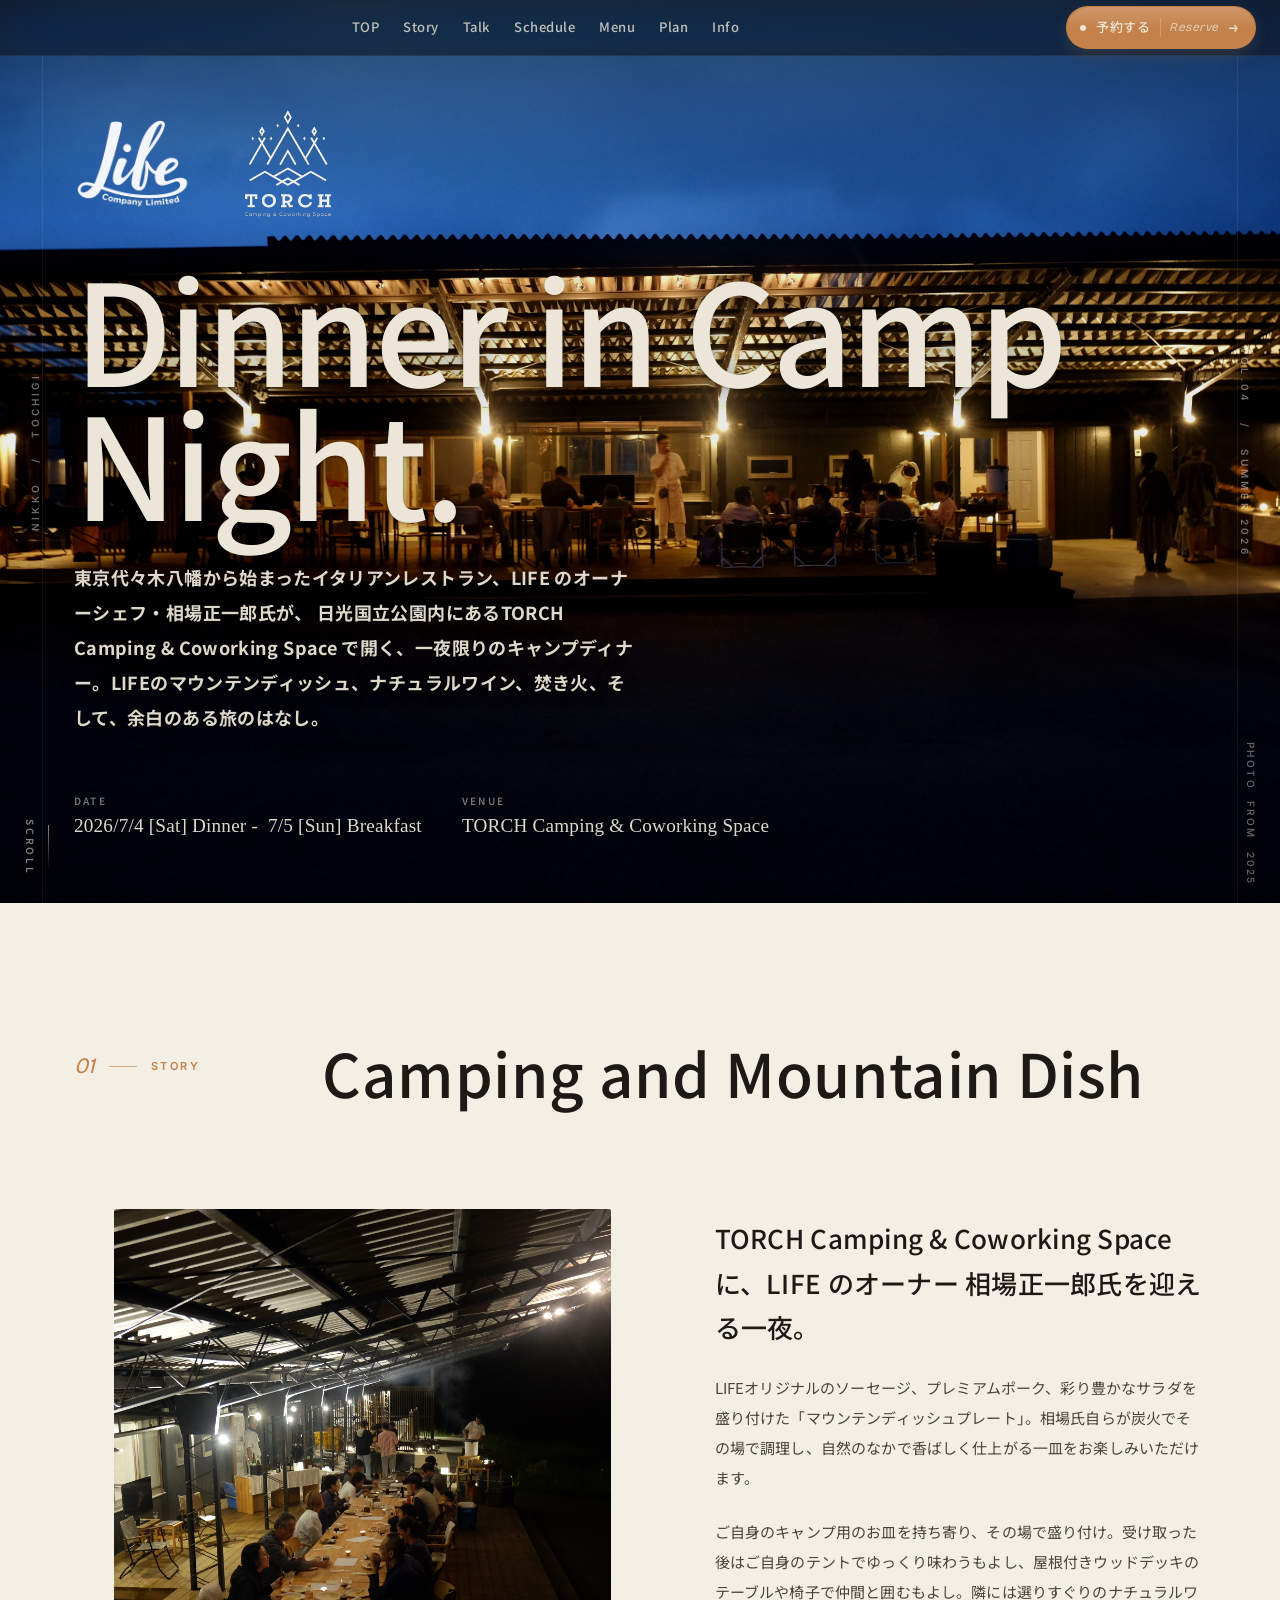
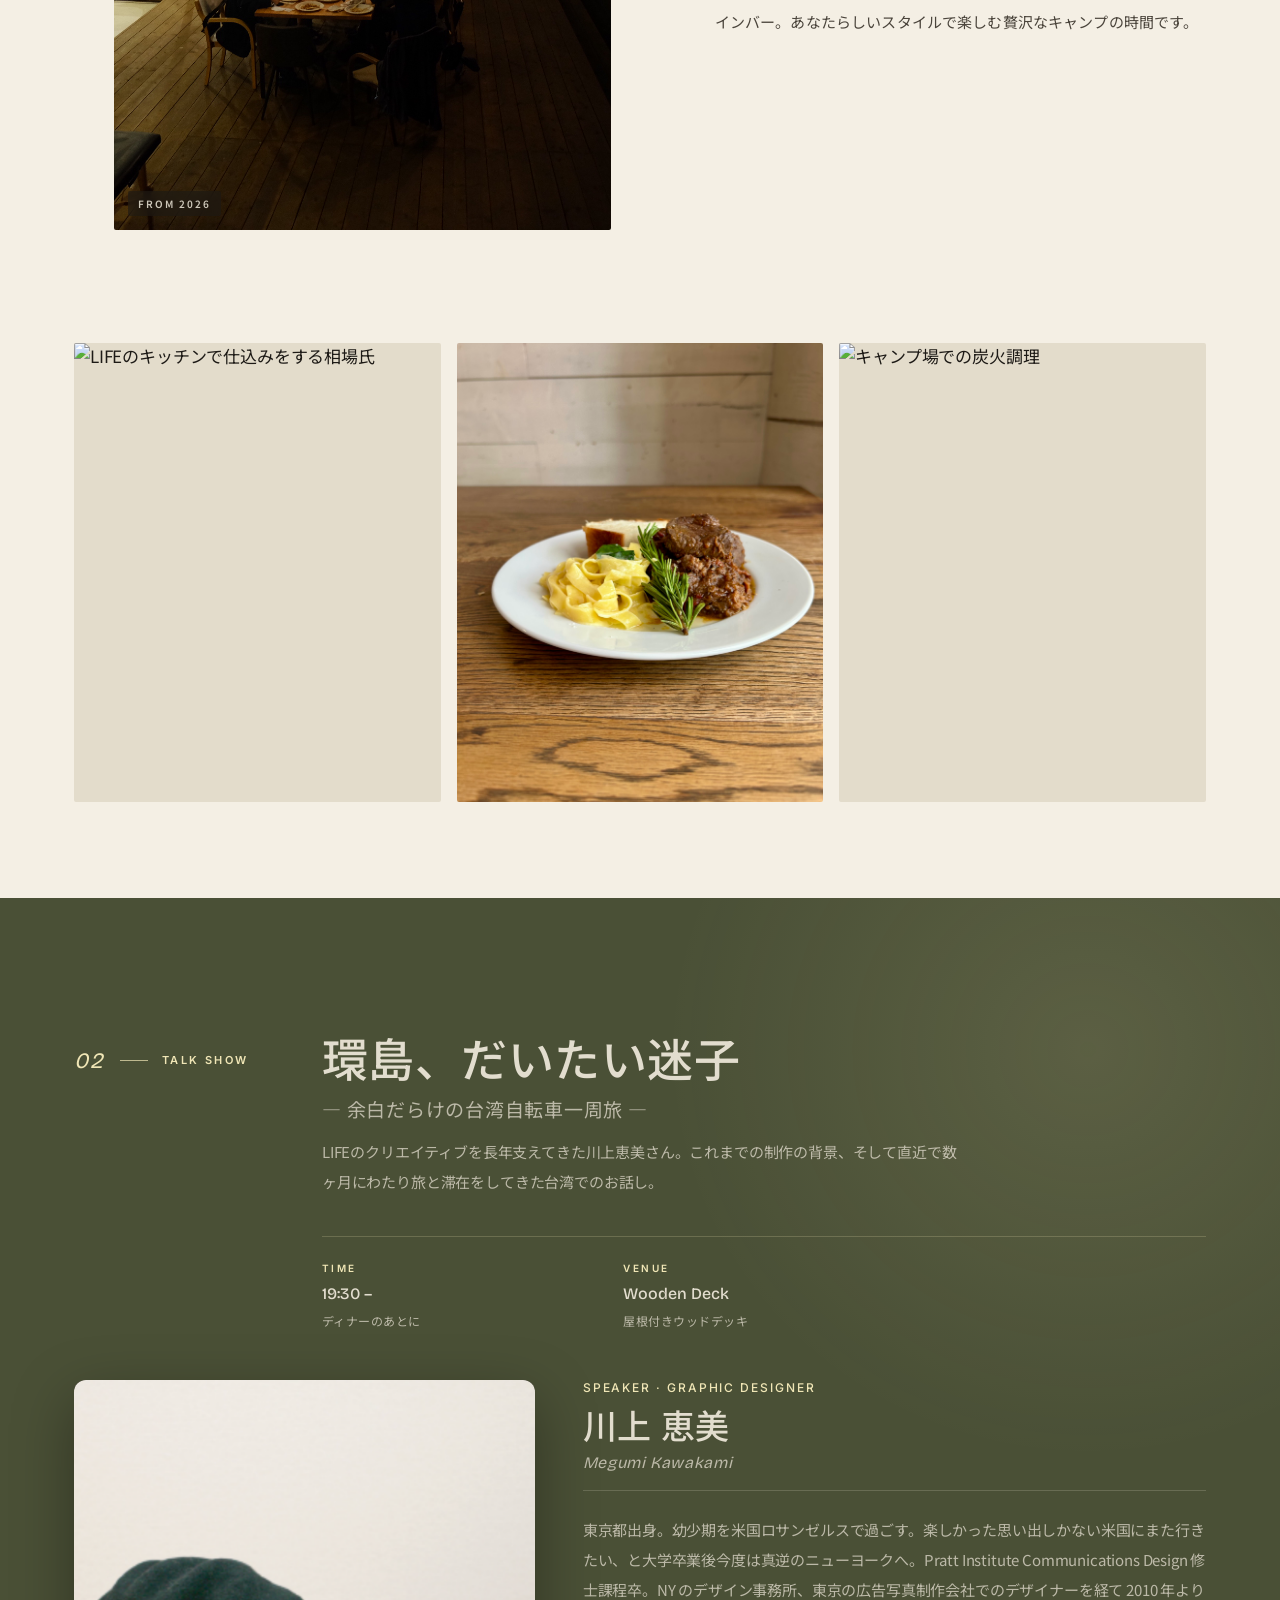
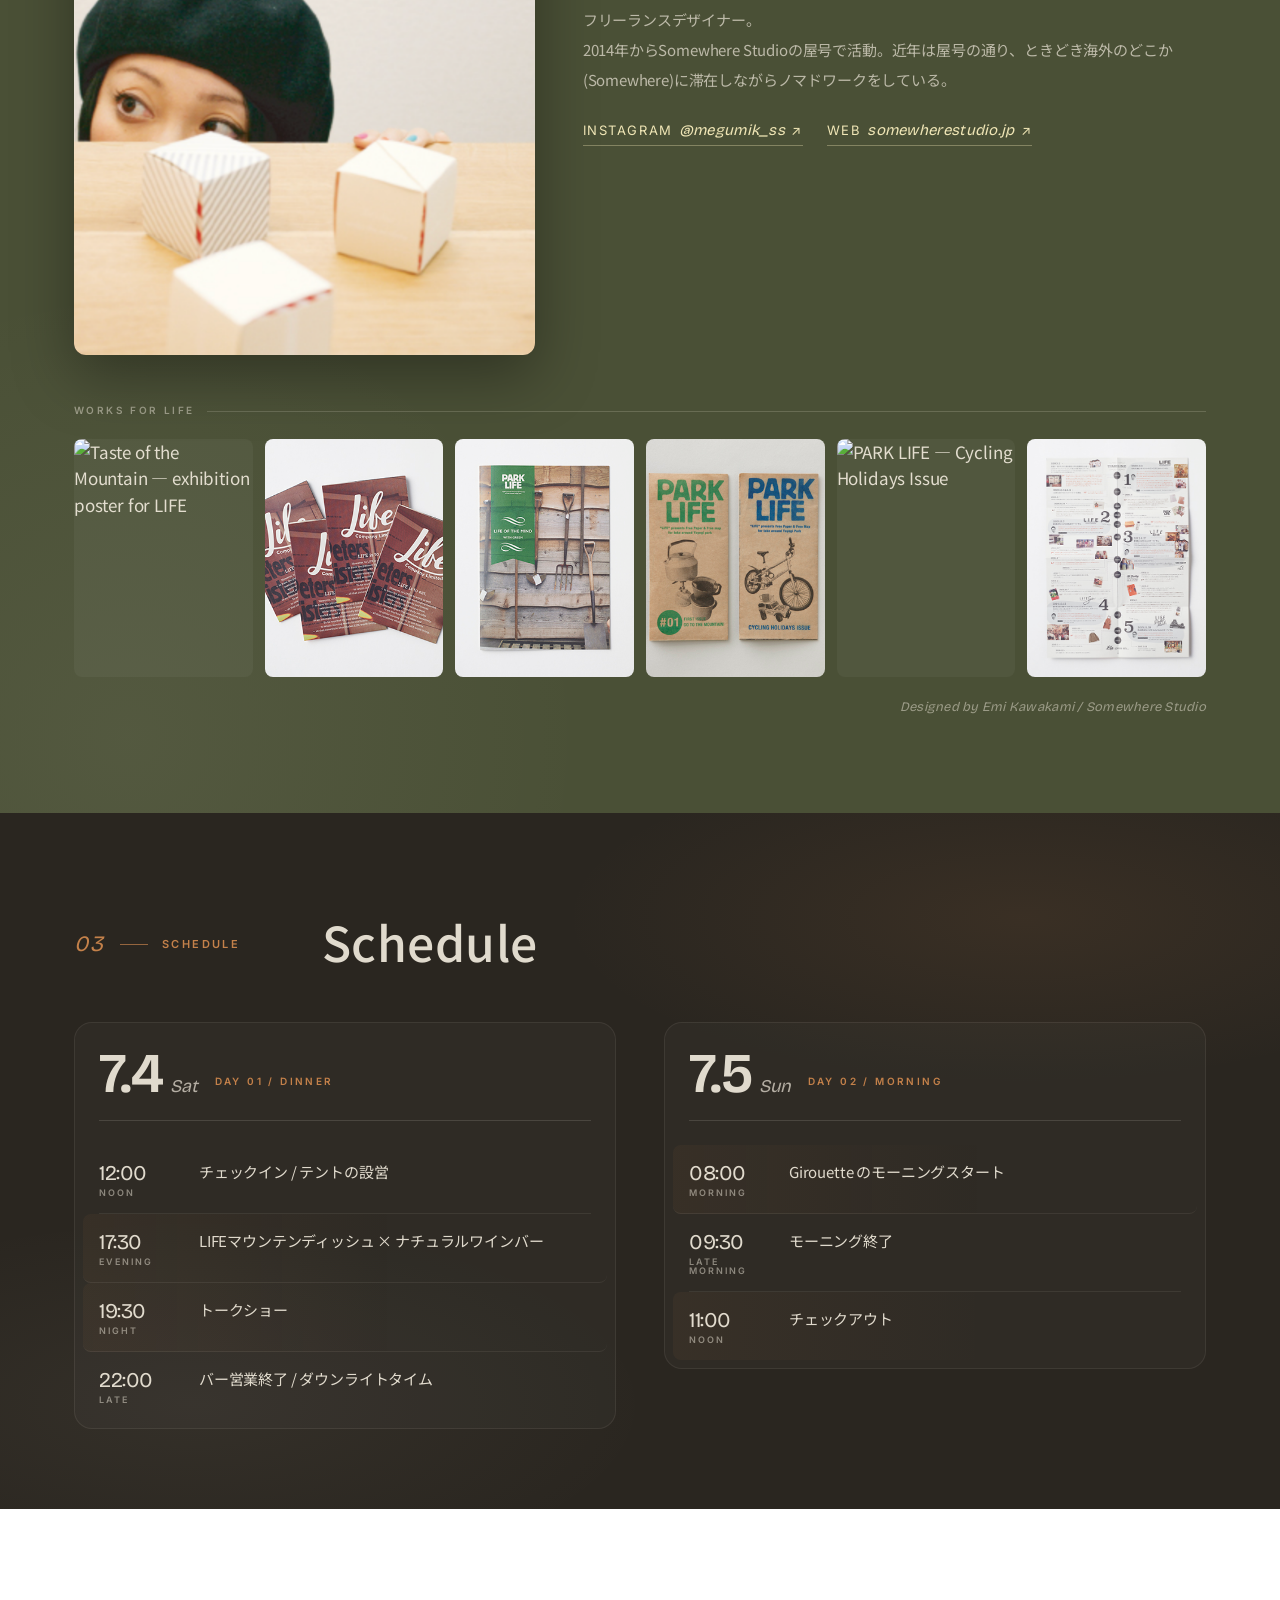
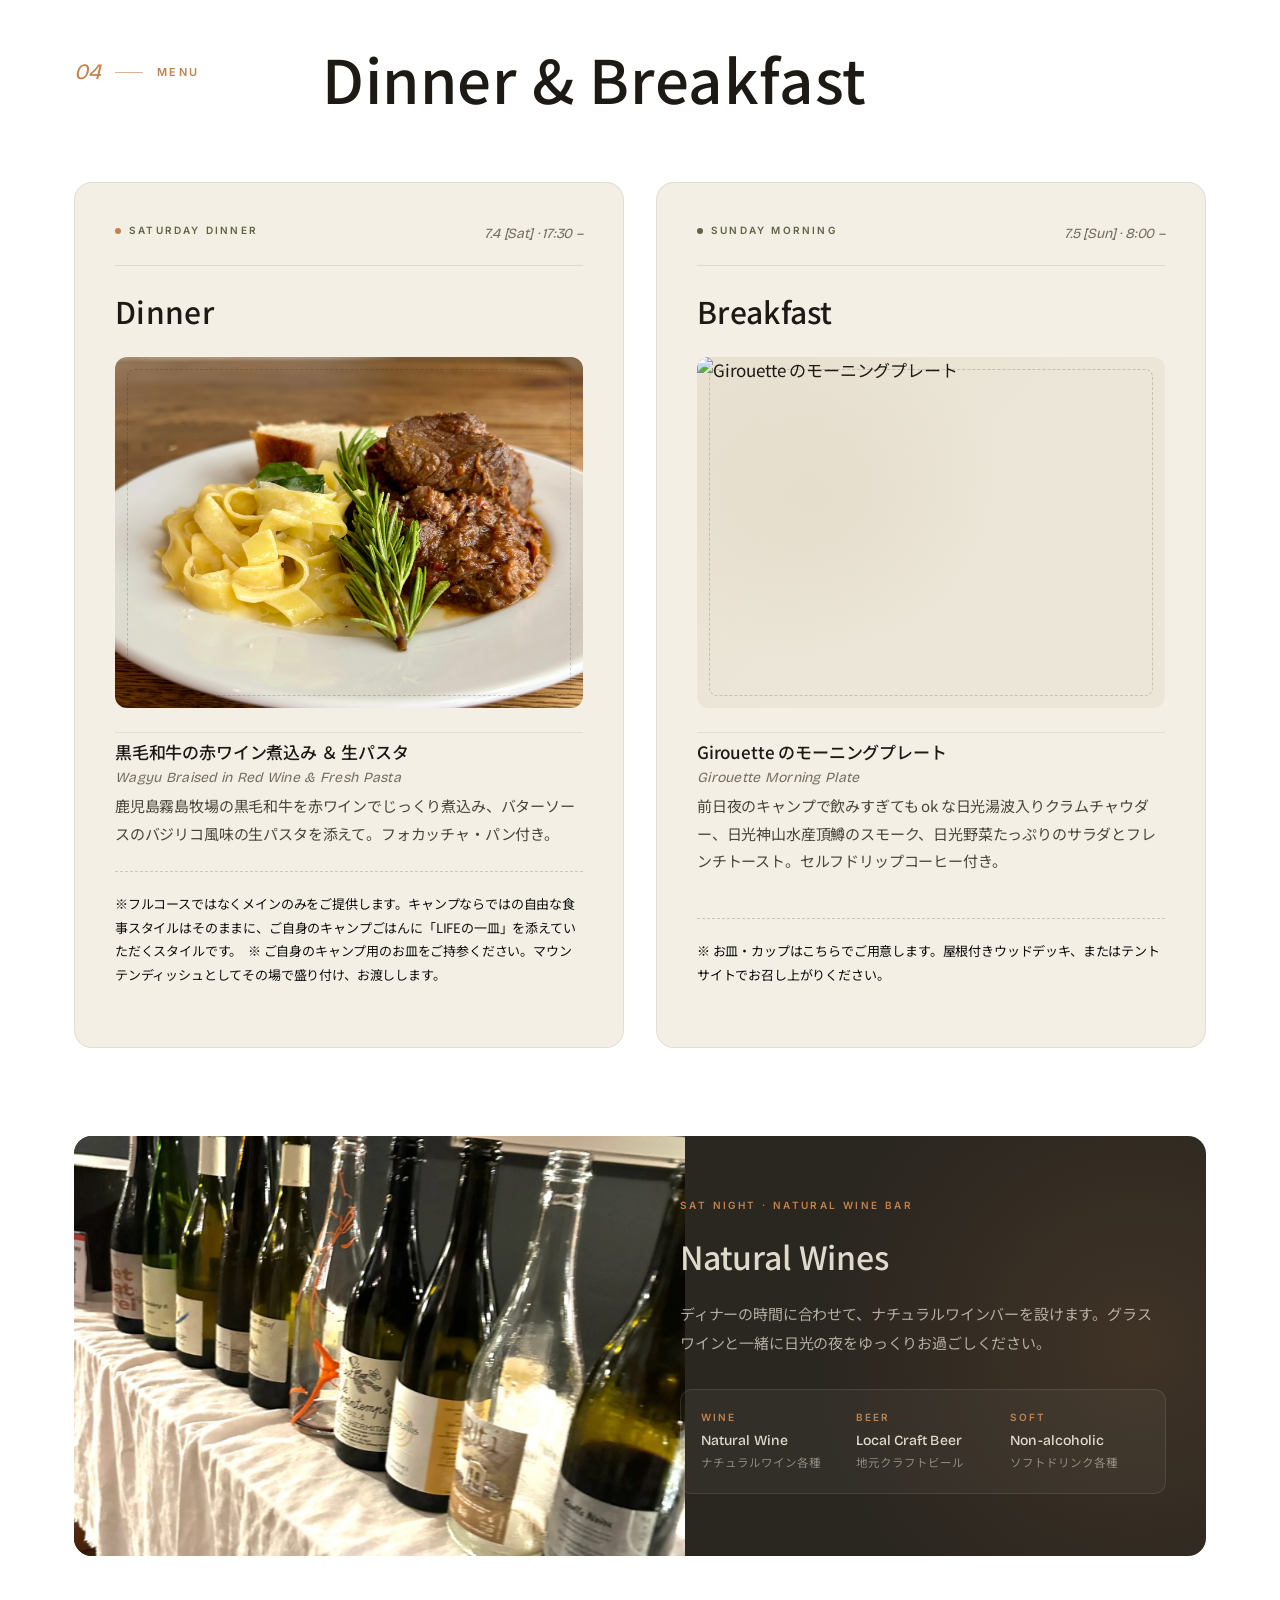
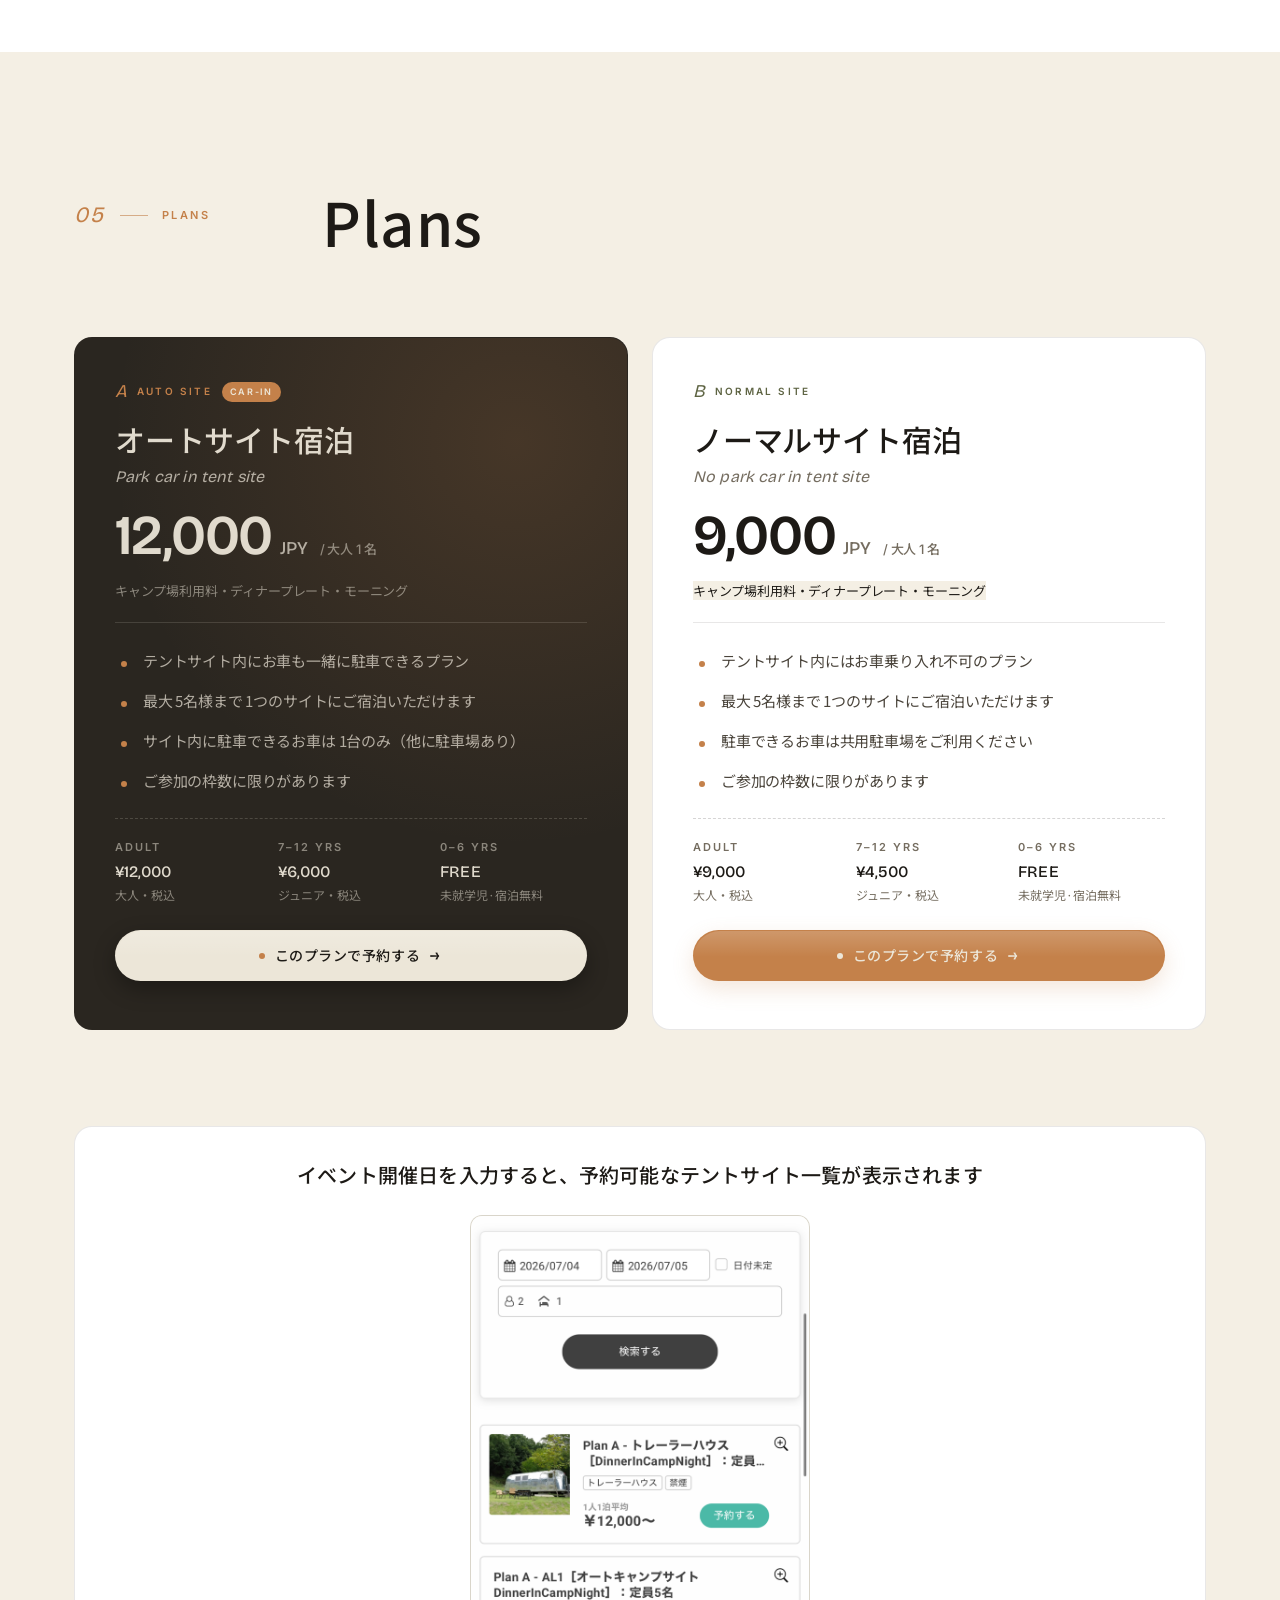
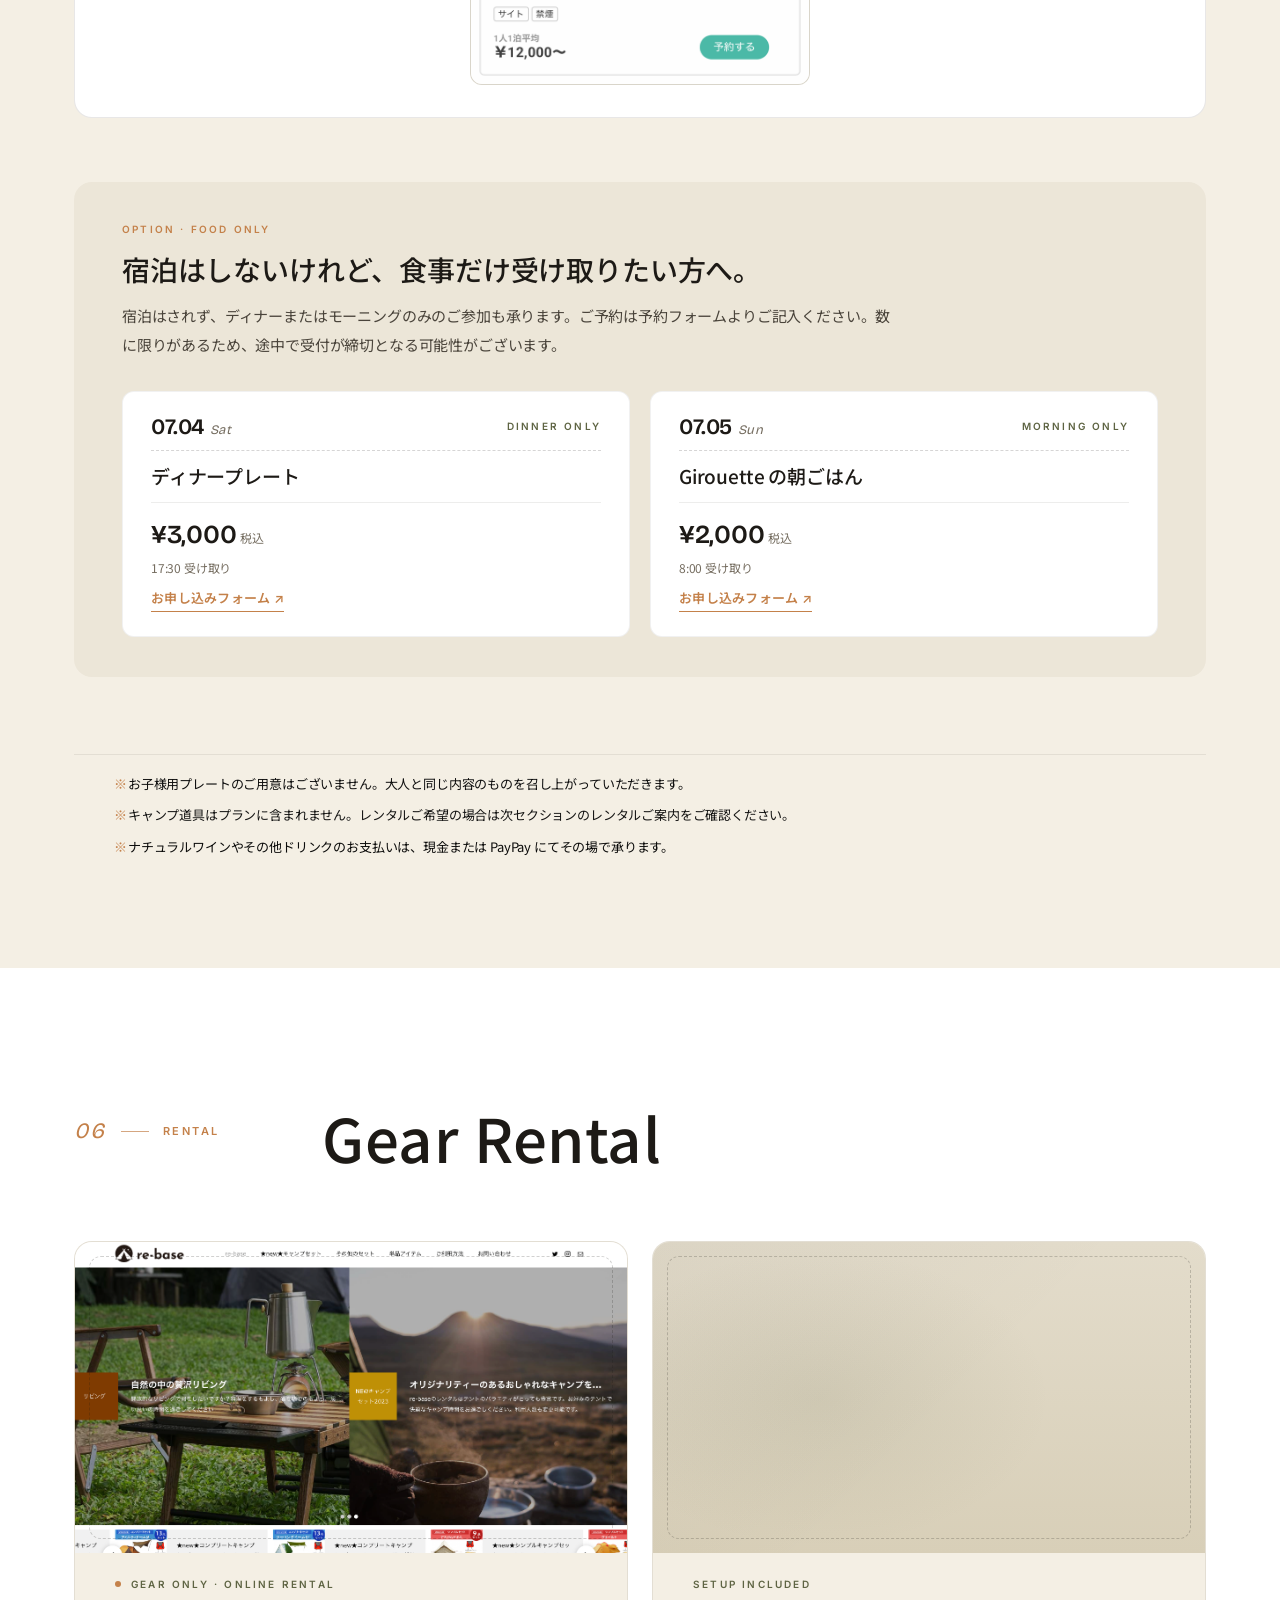
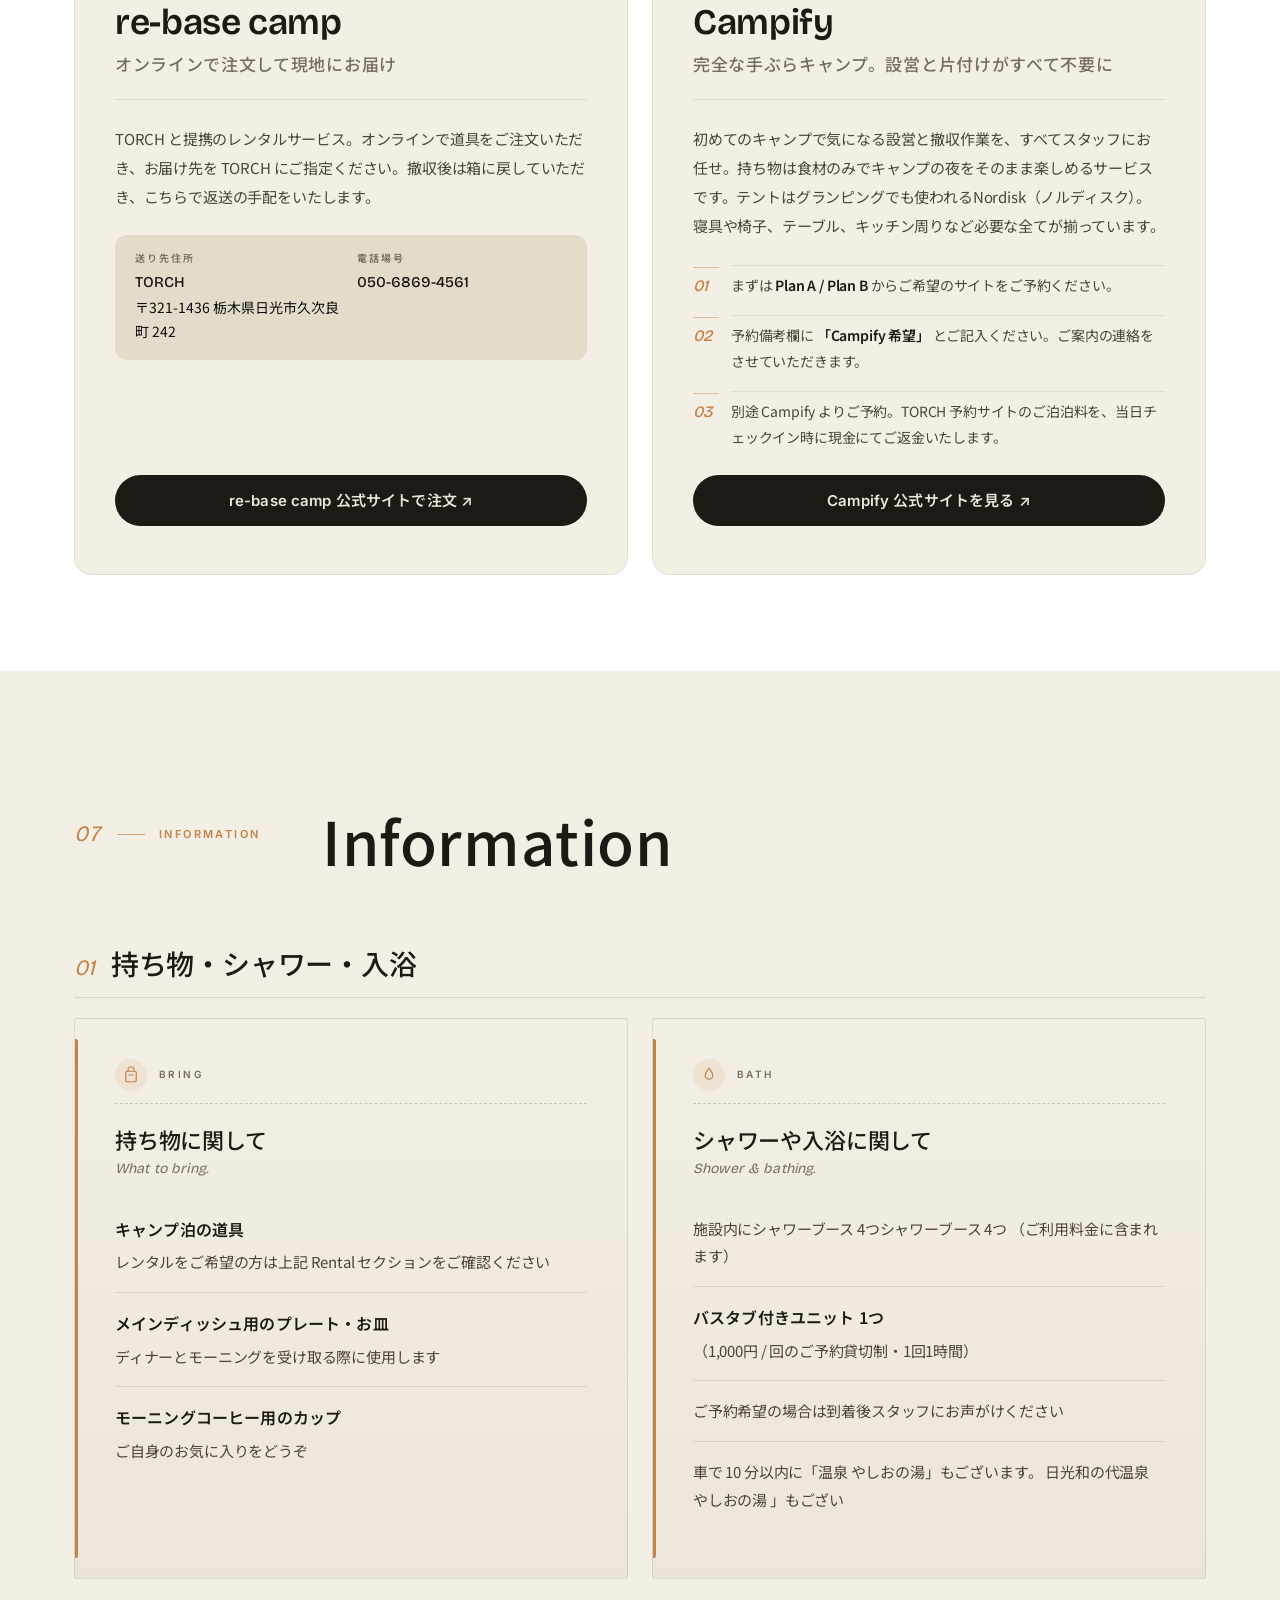
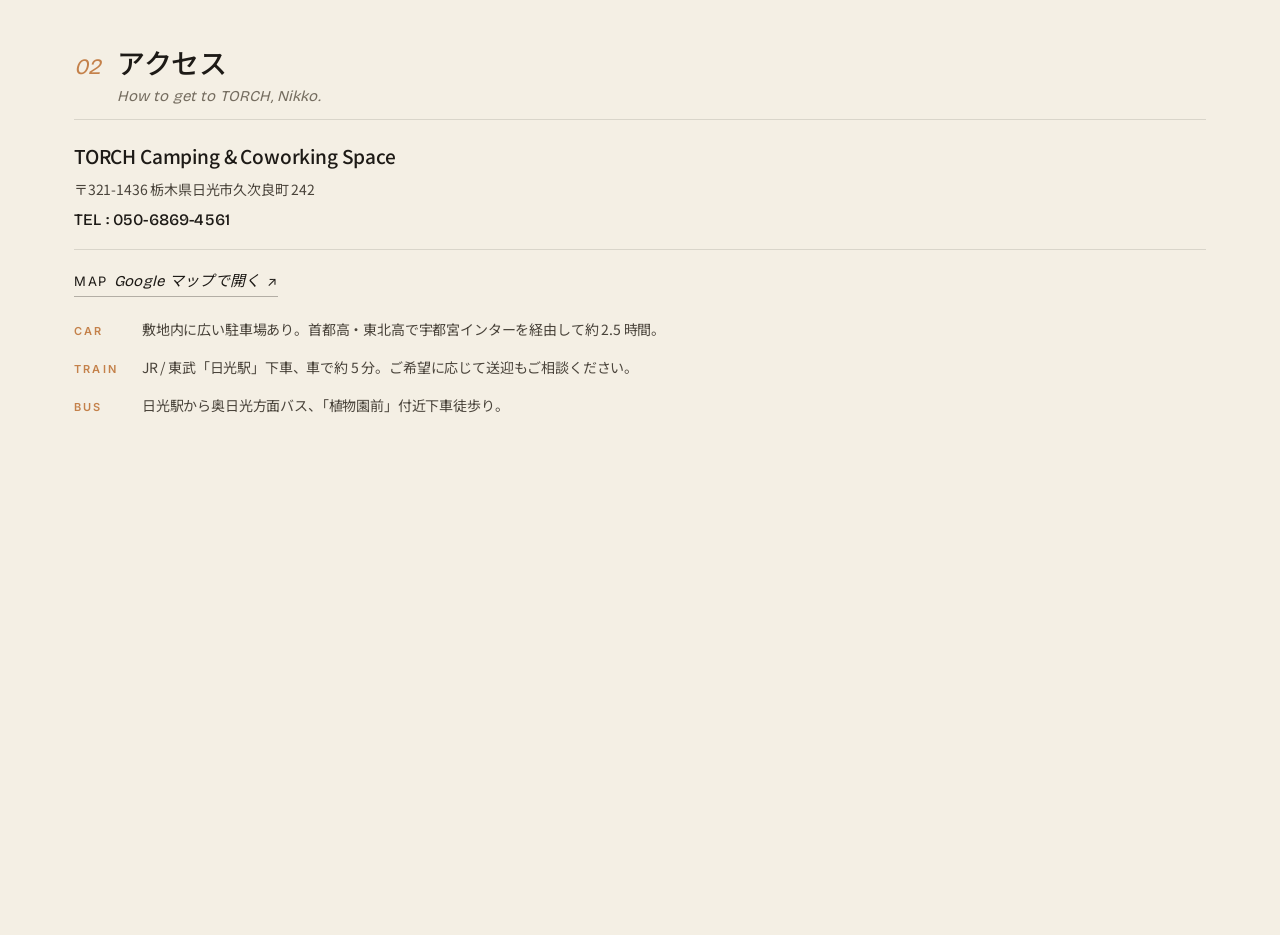
==== wix-embed.html @ 6f4ddfef "Nav: ドロワーのリンクをコンパクト化(28px→19px, 余白縮小)で全項目が収まるように Co-Authored-By: Claude Opus 4.8 <noreply@anthropic." ====
<!DOCTYPE html>
<html lang="ja">
<head>
<meta charset="UTF-8">
<meta name="viewport" content="width=device-width, initial-scale=1.0">
<title>LIFE × TORCH — Dinner in Camp Night</title>
<meta name="description" content="2026年7月4日(土)ディナー・7月5日(日)モーニング。TORCH Camping & Coworking Spaceにて、LIFE 相場正一郎氏によるイタリアンと、川上恵美氏のトークショー。">
<style>
/* ===== main.css ===== */
/* ============================================================
   LIFE × TORCH "Dinner in Camp Night" — Shared styles
   Built on Apple JP Design System, with earth-tone overlay.
   ============================================================ */

/* Bricolage Grotesque — refined-but-imperfect display sans (casual, warm).
   Zen Kaku Gothic Antique — warm humanist JP gothic (friendlier than mincho).
   Inter + Noto Sans JP — clean body. */
@import url('https://fonts.googleapis.com/css2?family=Bricolage+Grotesque:opsz,wght@10..48,300;10..48,400;10..48,500;10..48,600;10..48,700&family=Inter:wght@400;500;600;700&family=Noto+Sans+JP:wght@400;500;700&family=Zen+Kaku+Gothic+Antique:wght@400;500;700&display=swap');

:root {
  /* ---- Neutrals — pulled from LIFE interior:
         concrete, warm wood, cream wall, charcoal hardware ---- */
  --color-white:      #ffffff;
  --color-cream:      #ece6d8;          /* cream wall — warm off-white */
  --color-cream-soft: #f4efe4;          /* lighter cream, page bg */
  --color-paper:      #e3dccb;          /* warm paper accent */
  --color-concrete:   #b8b1a3;          /* the打ちっぱなし grey, slightly warm */
  --color-concrete-d: #8e887b;
  --color-charcoal:   #2a2620;          /* the pendant-lamp / frame black */
  --color-near-black: #1d1a16;          /* primary text — warm near-black */
  --color-pure-black: #000000;

  /* Warm grays for hierarchy */
  --color-gray-90: #1d1a16;
  --color-gray-70: #4a443b;
  --color-gray-50: #756d60;
  --color-gray-30: #9a9286;
  --color-gray-15: #cfc8b8;
  --color-gray-08: #e3dccb;

  --color-on-dark:           rgba(236,230,216,0.94);
  --color-on-dark-secondary: rgba(236,230,216,0.70);
  --color-on-dark-tertiary:  rgba(236,230,216,0.50);

  /* ---- Wood / firelight accents (warm earth) ---- */
  --color-wood:        #8a6a4a;         /* worn oak — chair/table tone */
  --color-wood-d:      #6b4f35;         /* darker walnut */
  --color-wood-l:      #a88562;         /* sun-on-wood */
  --color-ember:       #c4814a;         /* firelight glow */
  --color-ember-d:     #8a4f28;         /* charred ember */
  --color-olive:       #5e6443;         /* the plant-leaf green outside the window */
  --color-moss:        #767a52;
  --color-bone:        #d8cfb8;

  /* ---- Semantic surface ---- */
  --bg-canvas:      var(--color-cream-soft);
  --bg-section-alt: var(--color-cream);
  --bg-section-warm:var(--color-paper);
  --bg-hero-dark:   #1a1610;            /* warm charcoal — firelit room */

  --fg-primary:   var(--color-near-black);
  --fg-secondary: var(--color-gray-70);
  --fg-tertiary:  var(--color-gray-50);
  --fg-on-dark:   var(--color-on-dark);

  --hairline-light: 1px solid rgba(29,29,31,0.10);
  --hairline-warm:  1px solid rgba(107,58,31,0.18);
  --hairline-dark:  1px solid rgba(255,255,255,0.14);

  --bg-nav-translucent: rgba(245,241,234,0.78);
  --bg-nav-dark:        rgba(20,17,13,0.55);

  /* ---- Type ---- */
  /* Display: Bricolage Grotesque — soft, slightly imperfect, refined sans.
     JP display: Zen Kaku Gothic Antique — humanist gothic, warm and friendly.
     Body: Inter + Noto Sans JP. */
  --font-display:    "Bricolage Grotesque", "Noto Sans JP", "Inter", -apple-system, "Hiragino Kaku Gothic ProN", sans-serif;
  --font-display-jp: "Noto Sans JP", "Bricolage Grotesque", "Hiragino Kaku Gothic ProN", sans-serif;
  --font-sans:       "Inter", "Noto Sans JP", -apple-system, "Hiragino Kaku Gothic ProN", "Helvetica Neue", sans-serif;
  --font-jp:         "Noto Sans JP", "Inter", -apple-system, "Hiragino Kaku Gothic ProN", sans-serif;
  /* legacy aliases (kept so old selectors still resolve) */
  --font-serif:    var(--font-display);
  --font-serif-jp: var(--font-display-jp);

  --weight-regular: 400;
  --weight-medium:  500;
  --weight-semibold:600;
  --weight-bold:    700;

  /* ---- Spacing ---- */
  --space-1: 4px;  --space-2: 8px;  --space-3: 12px; --space-4: 16px;
  --space-5: 20px; --space-6: 24px; --space-8: 32px; --space-10: 40px;
  --space-12: 48px; --space-16: 64px; --space-20: 80px; --space-24: 96px;
  --space-32: 128px; --space-40: 160px;

  --content-max:      1180px;
  --content-max-narrow: 880px;
  --content-gutter:    24px;

  --radius-xs: 4px; --radius-sm: 8px; --radius-md: 12px;
  --radius-lg: 18px; --radius-xl: 28px; --radius-pill: 980px;

  --ease-apple: cubic-bezier(0.28, 0.11, 0.32, 1);
  --duration-fast: 150ms;
  --duration-base: 300ms;
  --duration-slow: 500ms;

  --z-nav: 100;
  --z-modal: 1000;
}

* { box-sizing: border-box; }

html, body {
  margin: 0;
  padding: 0;
  font-family: var(--font-sans);
  color: var(--fg-primary);
  background: var(--bg-canvas);
  font-size: 17px;
  line-height: 1.55;
  letter-spacing: -0.01em;
  -webkit-font-smoothing: antialiased;
  -moz-osx-font-smoothing: grayscale;
  width: 100%;
  max-width: 100%;
  overflow-x: hidden;
}

[lang="ja"], .lang-ja { font-family: var(--font-jp); line-height: 1.7; }

img { max-width: 100%; display: block; }

/* ============================================================
   NAV — fixed, translucent, switches modes via .is-on-dark
   ============================================================ */

/* ---- Hamburger button (mobile only) ---- */
.nav__burger {
  display: none;
  position: relative;
  width: 40px;
  height: 40px;
  background: transparent;
  border: 1px solid rgba(255,255,255,0.18);
  border-radius: 50%;
  padding: 0;
  cursor: pointer;
  -webkit-tap-highlight-color: transparent;
  transition: background var(--duration-fast) var(--ease-apple),
              border-color var(--duration-fast) var(--ease-apple);
}
.nav.is-light .nav__burger {
  border-color: rgba(29,26,22,0.18);
}
.nav__burger span {
  position: absolute;
  left: 50%;
  width: 16px;
  height: 1.5px;
  background: currentColor;
  border-radius: 1px;
  transform: translateX(-50%);
  transition: transform var(--duration-base) var(--ease-apple),
              opacity var(--duration-fast) var(--ease-apple),
              top var(--duration-base) var(--ease-apple);
}
.nav__burger span:nth-child(1) { top: 13px; }
.nav__burger span:nth-child(2) { top: 19px; }
.nav__burger span:nth-child(3) { top: 25px; }
.nav__burger[aria-expanded="true"] span:nth-child(1) { top: 19px; transform: translateX(-50%) rotate(45deg); }
.nav__burger[aria-expanded="true"] span:nth-child(2) { opacity: 0; }
.nav__burger[aria-expanded="true"] span:nth-child(3) { top: 19px; transform: translateX(-50%) rotate(-45deg); }

/* ---- Mobile drawer (full-screen overlay) ---- */
.nav__drawer {
  position: fixed;
  inset: 0;
  z-index: 99;
  background: #14110d;
  color: var(--color-on-dark);
  opacity: 0;
  visibility: hidden;
  transform: translateY(-8px);
  transition: opacity var(--duration-base) var(--ease-apple),
              transform var(--duration-base) var(--ease-apple),
              visibility 0s linear var(--duration-base);
  pointer-events: none;
}
.nav__drawer[aria-hidden="false"] {
  opacity: 1;
  visibility: visible;
  transform: translateY(0);
  pointer-events: auto;
  transition: opacity var(--duration-base) var(--ease-apple),
              transform var(--duration-base) var(--ease-apple),
              visibility 0s linear 0s;
}
.nav__drawer-inner {
  position: absolute;
  inset: 0;
  padding: 88px 24px 48px;
  display: flex;
  flex-direction: column;
  gap: 4px;
  align-items: flex-start;
  justify-content: flex-start;
}
.nav__drawer a {
  display: block;
  width: 100%;
  padding: 10px 4px;
  font-family: var(--font-display);
  font-size: 19px;
  font-weight: 500;
  letter-spacing: 0.02em;
  color: var(--color-cream);
  text-decoration: none;
  border-bottom: 1px solid rgba(236,230,216,0.10);
  transition: opacity var(--duration-fast) var(--ease-apple);
}
.nav__drawer a:active { opacity: 0.6; }
body.nav-drawer-open {
  overflow: hidden;
}

.nav {
  position: fixed;
  top: 0; left: 0; right: 0;
  z-index: var(--z-nav);
  height: 56px;
  display: flex;
  align-items: center;
  justify-content: space-between;
  padding: 0 var(--space-6);
  backdrop-filter: saturate(180%) blur(20px);
  -webkit-backdrop-filter: saturate(180%) blur(20px);
  background: var(--bg-nav-dark);
  color: var(--color-on-dark);
  transition: background var(--duration-base) var(--ease-apple),
              color var(--duration-base) var(--ease-apple);
  border-bottom: 1px solid rgba(255,255,255,0.06);
}
.nav.is-light {
  background: var(--bg-nav-translucent);
  color: var(--fg-primary);
  border-bottom-color: rgba(0,0,0,0.06);
}
.nav__brand {
  display: flex;
  align-items: center;
  gap: var(--space-3);
  font-family: var(--font-serif);
  font-size: 18px;
  font-weight: 500;
  letter-spacing: 0.02em;
}
.nav__brand .x {
  opacity: 0.5;
  font-style: italic;
  font-size: 14px;
  margin: 0 2px;
}
.nav__menu {
  display: flex;
  gap: var(--space-6);
  font-size: 13px;
  font-weight: 500;
  letter-spacing: 0.04em;
}
.nav__menu a {
  color: inherit;
  text-decoration: none;
  opacity: 0.85;
  transition: opacity var(--duration-fast) var(--ease-apple);
}
.nav__menu a:hover { opacity: 1; }

.nav__cta {
  position: relative;
  display: inline-flex;
  align-items: center;
  gap: 10px;
  padding: 10px 18px 10px 14px;
  border-radius: var(--radius-pill);
  background: var(--color-ember);
  color: var(--color-cream);
  font-family: var(--font-sans);
  font-size: 13px;
  font-weight: 600;
  letter-spacing: 0.02em;
  text-decoration: none;
  box-shadow: 0 6px 16px rgba(196,129,74,0.18);
  transition: transform var(--duration-fast) var(--ease-apple),
              background var(--duration-fast) var(--ease-apple),
              box-shadow var(--duration-base) var(--ease-apple);
  overflow: hidden;
}
.nav__cta::before {
  /* subtle inner highlight, top-half */
  content: "";
  position: absolute;
  inset: 1px 1px auto 1px;
  height: 50%;
  border-radius: var(--radius-pill) var(--radius-pill) 0 0;
  background: linear-gradient(180deg, rgba(255,255,255,0.18), transparent);
  pointer-events: none;
}
.nav__cta-dot {
  width: 6px;
  height: 6px;
  border-radius: 50%;
  background: var(--color-cream);
  box-shadow: 0 0 0 0 rgba(245,241,234,0.65);
  animation: navCtaPulse 2.4s ease-in-out infinite;
  position: relative;
  z-index: 1;
}
@keyframes navCtaPulse {
  0%, 100% { box-shadow: 0 0 0 0 rgba(245,241,234,0.55); }
  50%      { box-shadow: 0 0 0 6px rgba(245,241,234,0); }
}
.nav__cta-label {
  font-family: var(--font-display-jp);
  font-weight: 500;
  font-size: 13px;
  letter-spacing: 0.04em;
  position: relative;
  z-index: 1;
}
.nav__cta-en {
  font-family: var(--font-display);
  font-style: italic;
  font-weight: 400;
  font-size: 12px;
  letter-spacing: 0.04em;
  opacity: 0.75;
  padding-left: 8px;
  border-left: 1px solid rgba(245,241,234,0.32);
  position: relative;
  z-index: 1;
}
.nav__cta-arrow {
  font-family: var(--font-display);
  font-size: 14px;
  line-height: 1;
  position: relative;
  z-index: 1;
  transition: transform var(--duration-fast) var(--ease-apple);
}
.nav__cta:hover {
  background: var(--color-ember-d);
  transform: translateY(-1px);
  box-shadow: 0 10px 24px rgba(196,129,74,0.28);
}
.nav__cta:hover .nav__cta-arrow {
  transform: translateX(2px);
}
/* light nav (after hero) keeps the same ember treatment */
.nav.is-light .nav__cta { background: var(--color-ember); color: var(--color-cream); }
.nav.is-light .nav__cta:hover { background: var(--color-ember-d); }

@media (max-width: 720px) {
  .nav__cta { padding: 8px 14px 8px 12px; gap: 8px; }
  .nav__cta-en { display: none; }
}

@media (max-width: 720px) {
  .nav__menu { display: none; }
  .nav__spacer { display: none; }
  .nav__burger { display: block; }
}

/* ---- Nav "Back to top" — same style as menu links ---- */
.nav__spacer {
  /* invisible placeholder on the left, balancing the right-side CTA so the menu sits centered */
  width: 1px;
  height: 1px;
}
.nav__menu-top {
  /* same style as sibling menu links; no italic, no special styling */
}
.btn {
  display: inline-flex;
  align-items: center;
  justify-content: center;
  gap: 8px;
  padding: 14px 28px;
  border-radius: var(--radius-pill);
  font-family: var(--font-sans);
  font-size: 15px;
  font-weight: 600;
  letter-spacing: 0.005em;
  text-decoration: none;
  border: 1px solid transparent;
  cursor: pointer;
  transition: transform var(--duration-fast) var(--ease-apple),
              background var(--duration-fast) var(--ease-apple),
              opacity var(--duration-fast) var(--ease-apple);
}
.btn--primary {
  background: var(--color-near-black);
  color: var(--color-cream);
}
.btn--primary:hover { background: #000; transform: translateY(-1px); }
.btn--ghost {
  background: transparent;
  color: var(--color-on-dark);
  border-color: rgba(255,255,255,0.4);
}
.btn--ghost:hover { background: rgba(255,255,255,0.08); }
.btn--ghost-dark {
  background: transparent;
  color: var(--color-near-black);
  border-color: rgba(29,29,31,0.25);
}
.btn--ghost-dark:hover { background: rgba(29,29,31,0.05); }

/* ============================================================
   COMMON UTILITIES
   ============================================================ */
.eyebrow {
  font-size: 11px;
  font-weight: 600;
  letter-spacing: 0.18em;
  text-transform: uppercase;
  font-family: var(--font-sans);
}
.serif    { font-family: var(--font-display); }     /* legacy class — now display sans */
.serif-jp { font-family: var(--font-display-jp); }
.display    { font-family: var(--font-display); }
.display-jp { font-family: var(--font-display-jp); }
.italic   { font-style: italic; }

.divider {
  width: 32px;
  height: 1px;
  background: currentColor;
  opacity: 0.4;
  margin: 0;
}

/* fade-in on scroll (set by js) */
.reveal {
  opacity: 0;
  transform: translateY(12px);
  transition: opacity 700ms var(--ease-apple), transform 700ms var(--ease-apple);
}
.reveal.is-in { opacity: 1; transform: none; }


/* ===== hero.css ===== */
/* ============================================================
   HERO — first viewport
   Layout: full-bleed, dark, magazine-like.
   ============================================================ */

.hero {
  position: relative;
  width: 100%;
  min-height: 720px;
  background: var(--bg-hero-dark);
  color: var(--color-on-dark);
  overflow: hidden;
  isolation: isolate;
}

/* Backdrop placeholder: warm earth gradient (stand-in for real photo).
   Replace .hero__media with <img src="..." class="hero__photo"> when assets arrive. */
.hero__media {
  position: absolute;
  inset: 0;
  z-index: 0;
  background: #14110d;
  overflow: hidden;
}
.hero__photo {
  position: absolute;
  inset: 0;
  width: 100%;
  height: 100%;
  object-fit: cover;
  object-position: center 60%;
  /* gentle warm bias to harmonize with palette */
  filter: saturate(0.95) contrast(1.04) brightness(0.92);
  /* slow ken-burns drift */
  animation: heroDrift 24s ease-in-out infinite alternate;
  transform-origin: center center;
}
@keyframes heroDrift {
  0%   { transform: scale(1.04) translate(0, 0); }
  100% { transform: scale(1.10) translate(-1.5%, -1%); }
}
@media (prefers-reduced-motion: reduce) {
  .hero__photo { animation: none; transform: scale(1.04); }
}
/* Color-tone overlay — warm amber over cool blue twilight */
.hero__media::before {
  content: "";
  position: absolute; inset: 0;
  background:
    radial-gradient(ellipse 80% 60% at 50% 100%, rgba(31,24,18,0.55), transparent 60%),
    radial-gradient(ellipse 80% 60% at 50% 0%,   rgba(15,12,9,0.35),  transparent 60%);
  mix-blend-mode: multiply;
  pointer-events: none;
}
.hero__media::after {
  /* film grain via SVG, super subtle */
  content: "";
  position: absolute; inset: 0;
  background-image: url("data:image/svg+xml;utf8,<svg xmlns='http://www.w3.org/2000/svg' width='160' height='160'><filter id='n'><feTurbulence type='fractalNoise' baseFrequency='0.9' numOctaves='2' stitchTiles='stitch'/><feColorMatrix values='0 0 0 0 0  0 0 0 0 0  0 0 0 0 0  0 0 0 0.45 0'/></filter><rect width='100%' height='100%' filter='url(%23n)' opacity='0.6'/></svg>");
  opacity: 0.18;
  mix-blend-mode: overlay;
  pointer-events: none;
}
.hero__credit {
  position: absolute;
  bottom: 18px; right: 22px;
  z-index: 2;
  writing-mode: vertical-rl;
  font-family: var(--font-sans);
  font-size: 10px;
  font-weight: 500;
  letter-spacing: 0.24em;
  text-transform: uppercase;
  color: rgba(236,230,216,0.45);
}
@media (max-width: 720px) { .hero__credit { display: none; } }

/* Top scrim under nav for legibility */
.hero__scrim-top {
  position: absolute;
  top: 0; left: 0; right: 0;
  height: 220px;
  z-index: 1;
  background: linear-gradient(180deg, rgba(0,0,0,0.55), transparent);
  pointer-events: none;
}
/* Bottom scrim */
.hero__scrim-bottom {
  position: absolute;
  bottom: 0; left: 0; right: 0;
  height: 280px;
  z-index: 1;
  background: linear-gradient(0deg, rgba(0,0,0,0.55), transparent);
  pointer-events: none;
}

/* Content wrapper */
.hero__inner {
  position: relative;
  z-index: 2;
  max-width: var(--content-max);
  margin: 0 auto;
  padding: 120px var(--content-gutter) var(--space-16);
  min-height: 720px;
  display: grid;
  grid-template-rows: auto 1fr auto;
  gap: var(--space-12);
}
.hero__inner--compact {
  grid-template-rows: 1fr auto;
  gap: var(--space-10);
  padding-top: 96px;
}

/* Top bar — eyebrow + small meta */
.hero__top {
  display: flex;
  justify-content: space-between;
  align-items: center;
  gap: var(--space-6);
  color: var(--color-on-dark-secondary);
  font-size: 12px;
  letter-spacing: 0.16em;
}
.hero__eyebrow {
  display: inline-flex;
  align-items: center;
  gap: 10px;
  text-transform: uppercase;
  font-weight: 600;
}
.hero__eyebrow .dot {
  width: 6px; height: 6px; border-radius: 50%;
  background: var(--color-ember);
}
.hero__edition {
  font-family: var(--font-serif);
  font-style: italic;
  font-size: 14px;
  letter-spacing: 0.04em;
  opacity: 0.75;
  text-transform: none;
}

/* Center stack — title block */
.hero__title-block {
  align-self: center;
}
.hero__lockup {
  display: flex;
  align-items: center;
  gap: 24px;
  margin-bottom: var(--space-6);
}
.hero__lockup .x {
  font-family: var(--font-display);
  font-style: italic;
  font-weight: 300;
  font-size: 28px;
  letter-spacing: 0;
  opacity: 0.55;
  color: var(--color-on-dark);
}
.hero__logo {
  display: block;
  width: auto;
  opacity: 0.95;
}
.hero__logo--life  { height: 78px; }
.hero__logo--torch { height: 110px; }
@media (max-width: 720px) {
  .hero__lockup { gap: 14px; margin-bottom: var(--space-4); }
  .hero__lockup .x   { font-size: 21px; }
}

.hero__title {
  font-family: var(--font-display);
  font-weight: 500;
  font-size: clamp(56px, 11vw, 168px);
  line-height: 0.95;
  letter-spacing: -0.025em;
  color: var(--color-cream);
  margin: 0;
  font-variation-settings: "opsz" 48;
  text-shadow: 0 2px 30px rgba(0,0,0,0.45), 0 1px 3px rgba(0,0,0,0.35);
}
.hero__title .it {
  font-style: italic;
  font-weight: 400;
}
.hero__title .amp {
  font-style: italic;
  font-weight: 400;
  opacity: 0.62;
  margin: 0 0.06em;
  letter-spacing: -0.01em;
}
.hero__subtitle {
  font-family: var(--font-jp);
  font-weight: 700;
  font-size: clamp(15px, 1.6vw, 18px);
  letter-spacing: 0.02em;
  color: var(--color-on-dark);
  margin-top: var(--space-8);
  max-width: 560px;
  line-height: 1.95;
  text-shadow: 0 1px 2px rgba(0,0,0,0.55), 0 2px 16px rgba(0,0,0,0.5);
}

/* Bottom row — meta grid + CTAs */
.hero__bottom {
  display: grid;
  grid-template-columns: 1fr auto;
  gap: var(--space-10);
  align-items: end;
}
.hero__meta {
  display: grid;
  grid-template-columns: repeat(3, minmax(0, max-content));
  gap: var(--space-10);
}
.hero__meta-item {
  display: flex;
  flex-direction: column;
  gap: 6px;
  min-width: 0;
}
.hero__meta-label {
  font-size: 10px;
  letter-spacing: 0.22em;
  text-transform: uppercase;
  color: var(--color-on-dark-tertiary);
  font-weight: 600;
}
.hero__meta-value {
  font-family: var(--font-serif);
  font-size: clamp(17px, 1.5vw, 21px);
  line-height: 1.3;
  color: var(--color-on-dark);
  font-weight: 500;
  letter-spacing: 0.01em;
}
.hero__meta-value .small {
  font-family: var(--font-jp);
  font-style: normal;
  font-size: 13px;
  letter-spacing: 0.04em;
  opacity: 0.7;
  display: block;
  margin-top: 2px;
}

.hero__ctas {
  display: flex;
  gap: var(--space-3);
  flex-wrap: wrap;
}
.hero__cta {
  background: var(--color-cream);
  color: var(--color-near-black);
}
.hero__cta:hover { background: #fff; }

/* Scroll cue — pinned to the left side so it never overlaps meta/CTA */
.hero__cue {
  position: absolute;
  left: 22px;
  bottom: 28px;
  z-index: 3;
  display: flex;
  flex-direction: column;
  align-items: center;
  gap: 10px;
  color: rgba(236,230,216,0.55);
  font-size: 10px;
  letter-spacing: 0.28em;
  text-transform: uppercase;
  font-weight: 600;
  writing-mode: vertical-rl;
}
.hero__cue .line {
  width: 1px;
  height: 44px;
  background: linear-gradient(180deg, rgba(236,230,216,0.6), rgba(236,230,216,0));
  animation: cueLine 2.4s var(--ease-apple) infinite;
  transform-origin: top;
}
@media (max-width: 980px) {
  .hero__cue { display: none; }
}
@keyframes cueLine {
  0%   { transform: scaleY(0);   opacity: 0; }
  35%  { transform: scaleY(1);   opacity: 1; }
  100% { transform: scaleY(1);   opacity: 0; }
}

/* Decorative side rule, magazine spread feel */
.hero__rule-left,
.hero__rule-right {
  position: absolute;
  top: 56px; bottom: 0;
  z-index: 2;
  width: 1px;
  background: rgba(255,255,255,0.07);
  pointer-events: none;
}
.hero__rule-left  { left: max(28px, calc((100vw - var(--content-max))/2 - 8px)); }
.hero__rule-right { right: max(28px, calc((100vw - var(--content-max))/2 - 8px)); }

/* Vertical lockup labels along the rules */
.hero__vlabel {
  position: absolute;
  z-index: 2;
  writing-mode: vertical-rl;
  font-family: var(--font-sans);
  font-size: 10px;
  font-weight: 600;
  letter-spacing: 0.32em;
  text-transform: uppercase;
  color: rgba(255,255,255,0.42);
}
.hero__vlabel--l {
  top: 50%;
  left: max(14px, calc((100vw - var(--content-max))/2 - 22px));
  transform: translateY(-50%) rotate(180deg);
}
.hero__vlabel--r {
  top: 50%;
  right: max(14px, calc((100vw - var(--content-max))/2 - 22px));
  transform: translateY(-50%);
}

/* ---- Mobile (≤720px) ---- */
@media (max-width: 720px) {
  .hero { min-height: 600px; }
  .hero__inner {
    padding: 64px 20px 40px;
    gap: var(--space-8);
    grid-template-rows: 1fr auto;
    min-height: 600px;
  }
  /* ヘッダー直下にロゴを寄せ、余白を詰める */
  .hero__title-block { align-self: start; }

  /* Logo lockup — keep side by side, sized to read clearly */
  .hero__lockup {
    flex-direction: row;
    align-items: center;
    gap: 18px;
    margin-bottom: var(--space-5);
  }
  .hero__logo--life  { height: 64px !important; width: auto !important; }
  .hero__logo--torch { height: 84px !important; width: auto !important; }

  /* Title — 2-line wrap OK, readable size */
  .hero__title {
    font-size: clamp(44px, 13vw, 64px);
    line-height: 1.02;
    letter-spacing: -0.02em;
  }

  /* Subtitle — readable body size */
  .hero__subtitle {
    font-size: 14px;
    line-height: 1.85;
    margin-top: var(--space-5);
    letter-spacing: 0.02em;
  }

  /* Bottom row — stack meta over CTA */
  .hero__bottom {
    grid-template-columns: 1fr;
    gap: var(--space-6);
    align-items: stretch;
  }

  /* Meta — single column, breathable */
  .hero__meta {
    grid-template-columns: 1fr;
    gap: var(--space-4);
    width: 100%;
  }
  .hero__meta-label { font-size: 10px; }
  .hero__meta-value { font-size: 15px; line-height: 1.5; }

  /* CTAs — stacked, each 80% width, centered */
  .hero__ctas {
    flex-direction: column;
    align-items: center;
    gap: var(--space-3);
    width: 100%;
  }
  .hero__ctas .btn {
    width: 80%;
    flex: 0 0 auto;
    justify-content: center;
    padding: 14px 24px;
    font-size: 14px;
  }

  /* Hide editorial flourishes */
  .hero__rule-left, .hero__rule-right,
  .hero__vlabel { display: none; }
  .hero__cue { display: none; }
  .hero__credit { display: none; }
  .hero__top { font-size: 12px; }
  .hero__edition { font-size: 13px; }
}


/* ===== story.css ===== */
/* ============================================================
   STORY — concept + 川上恵美 talk show
   Light cream surface, magazine-style asymmetric spread.
   ============================================================ */

.story {
  background: var(--bg-canvas);
  color: var(--fg-primary);
  position: relative;
  overflow: hidden;
}

.story__inner {
  max-width: var(--content-max);
  margin: 0 auto;
  padding: var(--space-32) var(--content-gutter) var(--space-24);
  display: grid;
  gap: var(--space-20);
}

/* ---- Section header ---- */
.story__header {
  display: grid;
  grid-template-columns: 200px 1fr;
  gap: var(--space-12);
  align-items: start;
}
.story__eyebrow {
  display: flex;
  align-items: center;
  gap: 14px;
  font-family: var(--font-sans);
  font-size: 11px;
  font-weight: 600;
  letter-spacing: 0.22em;
  text-transform: uppercase;
  color: var(--color-ember);
  padding-top: 18px;
}
.story__eyebrow .num {
  font-family: var(--font-display);
  font-style: italic;
  font-weight: 400;
  font-size: 22px;
  letter-spacing: 0;
  color: var(--color-ember);
  text-transform: none;
}
.story__eyebrow .rule {
  width: 28px; height: 1px; background: var(--color-ember); opacity: 0.6;
}
.story__title {
  font-family: var(--font-display-jp);
  font-weight: 500;
  font-size: clamp(34px, 5vw, 60px);
  line-height: 1.35;
  letter-spacing: 0.01em;
  color: var(--color-near-black);
  margin: 0;
  max-width: 780px;
  white-space: nowrap;
}
.story__title .it {
  font-family: var(--font-display);
  font-style: italic;
  font-weight: 400;
  letter-spacing: -0.01em;
  color: var(--color-ember);
}
.story__title .br { display: block; }

/* ---- Concept block: asymmetric two-column ---- */
.story__concept {
  display: grid;
  grid-template-columns: 1.08fr 0.92fr;
  gap: var(--space-12) var(--space-16);
  align-items: start;
}
.story__media {
  position: relative;
  aspect-ratio: 4 / 5;
  background: var(--color-paper);
  border-radius: 2px;
  overflow: hidden;
}
.story__media img {
  width: 100%; height: 100%; object-fit: cover; display: block;
}
.story__media-tag {
  position: absolute;
  bottom: 14px; left: 14px;
  font-size: 10px;
  letter-spacing: 0.2em;
  text-transform: uppercase;
  color: rgba(236,230,216,0.85);
  background: rgba(29,26,22,0.55);
  backdrop-filter: blur(6px);
  padding: 5px 10px;
  border-radius: 2px;
  font-weight: 600;
}

.story__copy {
  display: flex;
  flex-direction: column;
  gap: var(--space-6);
  padding-top: var(--space-6);
  max-width: 560px;
}
.story__lead {
  font-family: var(--font-display-jp);
  font-weight: 500;
  font-size: clamp(20px, 2.2vw, 26px);
  line-height: 1.7;
  letter-spacing: 0.01em;
  color: var(--color-near-black);
  margin: 0;
}
.story__body {
  font-family: var(--font-jp);
  font-size: 15px;
  line-height: 2;
  letter-spacing: 0.01em;
  color: var(--color-gray-70);
  margin: 0;
}

/* ---- Pull quote ---- */
.story__quote {
  margin: var(--space-8) 0 0;
  padding: var(--space-8) 0 var(--space-8) var(--space-6);
  border-left: 2px solid var(--color-ember);
  font-family: var(--font-display-jp);
  font-weight: 500;
  font-size: clamp(18px, 1.7vw, 22px);
  line-height: 1.85;
  color: var(--color-near-black);
}
.story__quote-cite {
  display: block;
  margin-top: 14px;
  font-family: var(--font-sans);
  font-size: 12px;
  font-weight: 600;
  letter-spacing: 0.16em;
  text-transform: uppercase;
  color: var(--color-gray-50);
}

/* ---- Photo gallery: chef at work ---- */
.story__gallery {
  display: grid;
  grid-template-columns: repeat(3, 1fr);
  gap: var(--space-4);
  margin-top: var(--space-4);
}
.story__gallery-item {
  position: relative;
  margin: 0;
  aspect-ratio: 4 / 5;
  background: var(--color-paper);
  border-radius: 2px;
  overflow: hidden;
}
.story__gallery-item--tall {
  aspect-ratio: 4 / 5;
}
.story__gallery-item img {
  width: 100%;
  height: 100%;
  object-fit: cover;
  display: block;
  transition: transform 600ms ease;
}
.story__gallery-item:hover img {
  transform: scale(1.03);
}
.story__gallery-cap {
  position: absolute;
  bottom: 14px;
  left: 14px;
  font-family: var(--font-sans);
  font-size: 10px;
  letter-spacing: 0.2em;
  text-transform: uppercase;
  font-weight: 600;
  color: rgba(236, 230, 216, 0.92);
  background: rgba(29, 26, 22, 0.55);
  backdrop-filter: blur(6px);
  padding: 5px 10px;
  border-radius: 2px;
}

/* ---- Talk show subsection ---- */
.story__talk {
  margin-top: var(--space-12);
  padding: var(--space-16) var(--space-12);
  background: var(--color-paper);
  border-radius: var(--radius-lg);
  display: flex;
  flex-direction: column;
  gap: var(--space-10);
  align-items: stretch;
}
.story__talk-media {
  aspect-ratio: 16 / 10;
  background: linear-gradient(135deg, var(--color-bone), var(--color-concrete));
  border-radius: var(--radius-md);
  overflow: hidden;
  position: relative;
  display: flex;
  flex-direction: column;
  justify-content: space-between;
  padding: 14px;
  width: 100%;
  margin: 0 auto;
}
.story__talk-media img {
  width: 100%; height: 100%; object-fit: cover; display: block;
}
.story__talk-media-tag {
  font-family: var(--font-sans);
  font-size: 10px;
  letter-spacing: 0.2em;
  text-transform: uppercase;
  font-weight: 600;
  color: var(--color-gray-50);
  background: rgba(255,255,255,0.65);
  backdrop-filter: blur(6px);
  padding: 5px 10px;
  border-radius: 2px;
  align-self: flex-start;
}
.story__talk-media-hint {
  font-family: var(--font-jp);
  font-size: 13px;
  line-height: 1.6;
  color: var(--color-gray-50);
  text-align: right;
  align-self: flex-end;
}
.story__talk-eyebrow {
  font-family: var(--font-sans);
  font-size: 11px;
  font-weight: 600;
  letter-spacing: 0.22em;
  text-transform: uppercase;
  color: var(--color-olive);
  margin-bottom: 14px;
}
.story__talk-title {
  font-family: var(--font-display-jp);
  font-weight: 500;
  font-size: clamp(20px, 2.1vw, 27px);
  line-height: 1.45;
  color: var(--color-near-black);
  margin: 0 0 var(--space-3);
  text-wrap: balance;
}
.story__talk-subtitle {
  font-family: var(--font-display);
  font-style: italic;
  font-weight: 400;
  font-size: 17px;
  letter-spacing: 0.01em;
  color: var(--color-gray-50);
  margin: 0 0 var(--space-6);
}
.story__talk-body {
  font-family: var(--font-jp);
  font-size: 16px;
  line-height: 1.95;
  color: var(--color-gray-70);
  margin: 0 0 var(--space-6);
}
.story__talk-meta {
  display: flex;
  flex-wrap: wrap;
  gap: var(--space-4) var(--space-8);
  padding-top: var(--space-4);
  border-top: 1px solid rgba(29,26,22,0.10);
}
.story__talk-meta-item {
  display: flex;
  flex-direction: column;
  gap: 2px;
}
.story__talk-meta-item .k {
  font-size: 10px;
  letter-spacing: 0.2em;
  text-transform: uppercase;
  font-weight: 600;
  color: var(--color-gray-50);
}
.story__talk-meta-item .v {
  font-family: var(--font-display);
  font-size: 17px;
  font-weight: 500;
  color: var(--color-near-black);
}

/* ---- Mobile ---- */
@media (max-width: 860px) {
  .story__inner { padding: var(--space-20) 22px var(--space-16); gap: var(--space-12); }
  .story__header { grid-template-columns: 1fr; gap: var(--space-4); }
  .story__eyebrow { padding-top: 0; }
  .story__concept { grid-template-columns: 1fr; gap: var(--space-8); }
  .story__media { aspect-ratio: 4/5; max-height: 70vh; }
  .story__talk { grid-template-columns: 1fr; padding: var(--space-10) var(--space-6); gap: var(--space-8); }
  .story__talk-media { aspect-ratio: 4/3; }
  .story__gallery { grid-template-columns: 1fr 1fr; gap: var(--space-3); }
  .story__gallery-item { aspect-ratio: 4 / 5; }
  .story__gallery-cap { font-size: 10px; padding: 4px 8px; bottom: 10px; left: 10px; }
}

/* ---- Smartphone (≤720px) ---- */
@media (max-width: 720px) {
  .story__inner {
    padding: 64px 20px 48px;
    gap: var(--space-10);
  }

  /* Section title — single line, scaled to the viewport so it never wraps */
  .story__title {
    font-size: clamp(16px, 6vw, 38px);
    line-height: 1.4;
  }
  .story__title .br { display: inline; }

  /* Concept block */
  .story__concept { gap: var(--space-6); }
  .story__media { aspect-ratio: 4 / 5; max-height: none; }
  .story__copy { padding-top: 0; gap: var(--space-4); }
  .story__lead { font-size: 17px; line-height: 1.7; }
  .story__body { font-size: 13px; line-height: 1.95; }

  /* Photo gallery — single column for clarity */
  .story__gallery {
    grid-template-columns: 1fr;
    gap: var(--space-3);
  }
  .story__gallery-item { aspect-ratio: 4 / 3; }

  /* Sunday Morning block */
  .story__talk {
    margin-top: var(--space-6);
    padding: var(--space-6) var(--space-5);
    gap: var(--space-6);
  }
  .story__talk-media { aspect-ratio: 16 / 11; }
  .story__talk-eyebrow { font-size: 10px; letter-spacing: 0.18em; }
  .story__talk-title { font-size: 19px; line-height: 1.5; }
  .story__talk-subtitle { font-size: 14px; }
  .story__talk-body { font-size: 14.5px; line-height: 1.9; }
  .story__talk-meta { gap: var(--space-3) var(--space-5); }
  .story__talk-meta-item .v { font-size: 15px; }
}


/* ===== talk.css ===== */
/* ============================================================
   TALK — Special Talk Show by Emi Kawakami
   Editorial spread on warm dark surface — frames it as a marquee feature.
   ============================================================ */

.talk {
  background: #4a5036;
  color: var(--color-on-dark);
  position: relative;
  overflow: hidden;
}
.talk::before {
  content: "";
  position: absolute;
  inset: 0;
  background:
    radial-gradient(ellipse 55% 45% at 85% 10%, rgba(244,231,180,0.10), transparent 60%),
    radial-gradient(ellipse 60% 50% at 10% 95%, rgba(236,230,216,0.06), transparent 60%);
  pointer-events: none;
}

.talk__inner {
  position: relative;
  z-index: 1;
  max-width: var(--content-max);
  margin: 0 auto;
  padding: var(--space-32) var(--content-gutter) var(--space-24);
  display: flex;
  flex-direction: column;
  gap: var(--space-12);
}

/* ---- Section header (left-aligned, matches other sections) ---- */
.talk__header {
  display: grid;
  grid-template-columns: 200px 1fr;
  gap: var(--space-12);
  align-items: start;
}
.talk__eyebrow {
  display: flex;
  align-items: center;
  gap: 14px;
  font-family: var(--font-sans);
  font-size: 11px;
  font-weight: 600;
  letter-spacing: 0.22em;
  text-transform: uppercase;
  color: #f0e6b6;
  padding-top: 18px;
}
.talk__eyebrow .num {
  font-family: var(--font-display);
  font-style: italic;
  font-weight: 400;
  font-size: 22px;
  color: #f0e6b6;
  text-transform: none;
}
.talk__eyebrow .rule {
  width: 28px; height: 1px; background: #f0e6b6; opacity: 0.7;
}
.talk__eyebrow .pill {
  margin-left: 4px;
  font-size: 10px;
  letter-spacing: 0.2em;
  padding: 4px 10px;
  border-radius: 999px;
  background: rgba(240,230,182,0.18);
  color: #f4ebc4;
}
.talk__header-body {
  display: flex;
  flex-direction: column;
  gap: var(--space-4);
}
.talk__kicker {
  font-family: var(--font-display);
  font-style: italic;
  font-weight: 400;
  font-size: 17px;
  letter-spacing: 0.02em;
  color: #f0e6b6;
  margin: 0;
}
.talk__title {
  font-family: var(--font-display-jp);
  font-weight: 500;
  font-size: clamp(28px, 4vw, 46px);
  line-height: 1.35;
  letter-spacing: 0.01em;
  color: var(--color-on-dark);
  margin: 0;
  text-wrap: pretty;
}
.talk__title .sub {
  display: block;
  font-family: var(--font-display-jp);
  font-weight: 400;
  font-size: clamp(15px, 1.5vw, 19px);
  letter-spacing: 0.04em;
  color: var(--color-on-dark-secondary);
  margin-top: 8px;
}
.talk__intro {
  font-family: var(--font-jp);
  font-size: 15px;
  line-height: 1.95;
  color: var(--color-on-dark-secondary);
  max-width: 640px;
  margin: 0;
}

/* ---- Meta info bar — Time / Venue / Entry ---- */
.talk__meta {
  display: grid;
  grid-template-columns: repeat(3, 1fr);
  gap: var(--space-5);
  margin-top: var(--space-6);
  padding-top: var(--space-6);
  border-top: 1px solid rgba(240,230,182,0.20);
}
.talk__meta-item {
  display: flex;
  flex-direction: column;
  gap: 6px;
}
.talk__meta-item .k {
  font-family: var(--font-sans);
  font-size: 10px;
  font-weight: 600;
  letter-spacing: 0.24em;
  text-transform: uppercase;
  color: #f0e6b6;
}
.talk__meta-item .v {
  font-family: var(--font-display);
  font-weight: 500;
  font-size: 19px;
  letter-spacing: 0;
  color: var(--color-on-dark);
  display: flex;
  flex-direction: column;
  gap: 2px;
}
.talk__meta-item .v small {
  font-family: var(--font-jp);
  font-weight: 400;
  font-size: 12px;
  letter-spacing: 0.04em;
  color: var(--color-on-dark-secondary);
  margin-top: 2px;
}

/* ---- Feature: Portrait + Profile ---- */
.talk__feature {
  display: grid;
  grid-template-columns: 0.85fr 1.15fr;
  gap: var(--space-12);
  align-items: stretch;
}

.talk__portrait {
  position: relative;
  margin: 0;
  aspect-ratio: 4 / 5;
  background: var(--color-charcoal);
  border-radius: var(--radius-md);
  overflow: hidden;
  box-shadow: 0 20px 60px rgba(0,0,0,0.35);
}
.talk__portrait img {
  width: 100%;
  height: 100%;
  object-fit: cover;
  object-position: center 30%;
  display: block;
}
.talk__portrait-cap {
  position: absolute;
  bottom: 16px;
  left: 16px;
  display: inline-flex;
  flex-direction: column;
  gap: 2px;
  font-family: var(--font-sans);
  color: rgba(236,230,216,0.92);
  background: rgba(0,0,0,0.45);
  backdrop-filter: blur(8px);
  padding: 8px 14px;
  border-radius: 4px;
}
.talk__portrait-cap .ja {
  font-family: var(--font-display-jp);
  font-weight: 500;
  font-size: 15px;
  letter-spacing: 0.04em;
}
.talk__portrait-cap .en {
  font-family: var(--font-display);
  font-style: italic;
  font-weight: 400;
  font-size: 11px;
  letter-spacing: 0.06em;
  opacity: 0.7;
}

.talk__profile {
  display: flex;
  flex-direction: column;
  gap: var(--space-6);
}
.talk__profile-name {
  font-family: var(--font-display-jp);
  font-weight: 500;
  font-size: clamp(24px, 2.8vw, 34px);
  line-height: 1.3;
  letter-spacing: 0.02em;
  color: var(--color-on-dark);
  margin: 0;
  padding-bottom: var(--space-4);
  border-bottom: 1px solid rgba(236,230,216,0.18);
}
.talk__profile-name .role {
  display: block;
  font-family: var(--font-sans);
  font-weight: 500;
  font-size: 12px;
  letter-spacing: 0.16em;
  text-transform: uppercase;
  color: #f0e6b6;
  margin-bottom: 8px;
}
.talk__profile-name .en {
  display: block;
  font-family: var(--font-display);
  font-style: italic;
  font-weight: 400;
  font-size: 16px;
  letter-spacing: 0.04em;
  color: var(--color-on-dark-secondary);
  margin-top: 6px;
}
.talk__profile-bio {
  font-family: var(--font-jp);
  font-size: 14px;
  line-height: 2;
  color: var(--color-on-dark-secondary);
  margin: 0;
}
.talk__profile-links {
  display: flex;
  flex-wrap: wrap;
  gap: var(--space-4) var(--space-6);
}
.talk__profile-link {
  display: inline-flex;
  align-items: baseline;
  gap: 6px;
  font-family: var(--font-sans);
  font-size: 13px;
  letter-spacing: 0.12em;
  text-transform: uppercase;
  color: #f0e6b6;
  text-decoration: none;
  border-bottom: 1px solid rgba(240,230,182,0.35);
  padding-bottom: 3px;
  transition: opacity .2s ease, border-color .2s ease;
}
.talk__profile-link span {
  font-family: var(--font-display);
  font-style: italic;
  font-size: 15px;
  letter-spacing: 0.02em;
  text-transform: none;
}
.talk__profile-link:hover {
  opacity: 0.82;
  border-bottom-color: #f0e6b6;
}

/* ---- Works gallery ---- */
.talk__works {
  display: flex;
  flex-direction: column;
  gap: var(--space-5);
}
.talk__works-label {
  display: flex;
  align-items: center;
  gap: 12px;
  font-family: var(--font-sans);
  font-size: 10px;
  font-weight: 600;
  letter-spacing: 0.24em;
  text-transform: uppercase;
  color: var(--color-on-dark-tertiary);
}
.talk__works-label .rule {
  flex: 1;
  height: 1px;
  background: rgba(236,230,216,0.18);
}
.talk__works-grid {
  display: grid;
  grid-template-columns: repeat(6, 1fr);
  gap: var(--space-3);
}
.talk__works-item {
  margin: 0;
  position: relative;
  aspect-ratio: 3 / 4;
  background: rgba(255,255,255,0.04);
  border-radius: var(--radius-sm);
  overflow: hidden;
}
.talk__works-item img {
  width: 100%;
  height: 100%;
  object-fit: cover;
  display: block;
}
.talk__works-credit {
  font-family: var(--font-display);
  font-style: italic;
  font-weight: 400;
  font-size: 13px;
  color: var(--color-on-dark-tertiary);
  letter-spacing: 0.02em;
  margin: 0;
  text-align: right;
}

/* ---- Mobile ---- */
@media (max-width: 860px) {
  .talk__inner { padding: var(--space-20) 22px var(--space-16); gap: var(--space-8); }
  .talk__header { grid-template-columns: 1fr; gap: var(--space-4); }
  .talk__eyebrow { padding-top: 0; }
  .talk__feature { grid-template-columns: 1fr; gap: var(--space-8); }
  .talk__portrait { aspect-ratio: 4 / 3; }
  .talk__portrait img { object-position: center 25%; }
  .talk__works-grid { grid-template-columns: 1fr 1fr; gap: var(--space-3); }
  .talk__works-item { aspect-ratio: 4 / 5; }
  .talk__meta { grid-template-columns: 1fr; gap: var(--space-4); }
}

/* ---- Smartphone (≤720px) ---- */
@media (max-width: 720px) {
  .talk__inner {
    padding: 64px 20px 48px;
    gap: var(--space-8);
  }

  /* Header */
  .talk__title {
    font-size: clamp(24px, 6.5vw, 32px);
    line-height: 1.4;
  }
  .talk__title .sub {
    font-size: 14px;
    margin-top: 6px;
    letter-spacing: 0.02em;
  }
  .talk__kicker {
    font-size: 14px;
  }

  /* Meta (Time / Venue / Entry) — stack, with tighter spacing */
  .talk__meta {
    gap: var(--space-3);
    padding-top: var(--space-4);
    margin-top: var(--space-4);
  }
  .talk__meta-item {
    flex-direction: row;
    align-items: baseline;
    gap: var(--space-3);
    padding: var(--space-2) 0;
    border-bottom: 1px solid rgba(240,230,182,0.10);
  }
  .talk__meta-item:last-child { border-bottom: none; }
  .talk__meta-item .k {
    min-width: 60px;
    font-size: 10px;
  }
  .talk__meta-item .v {
    font-size: 15px;
    flex-direction: row;
    align-items: baseline;
    gap: 8px;
    flex-wrap: wrap;
  }
  .talk__meta-item .v small {
    font-size: 12px;
    margin-top: 0;
  }

  /* Portrait + Profile */
  .talk__feature {
    gap: var(--space-6);
  }
  .talk__portrait {
    aspect-ratio: 4 / 5;
  }
  .talk__portrait img {
    object-position: center 30%;
  }
  .talk__profile {
    gap: var(--space-5);
  }
  .talk__profile-name {
    font-size: 24px;
    line-height: 1.35;
    padding-bottom: var(--space-3);
  }
  .talk__profile-name .role {
    font-size: 11px;
    letter-spacing: 0.14em;
    margin-bottom: 6px;
  }
  .talk__profile-name .en {
    font-size: 14px;
    margin-top: 4px;
  }
  .talk__profile-bio {
    font-size: 14px;
    line-height: 1.95;
  }

  /* Works gallery — 2-column grid stays readable */
  .talk__works {
    gap: var(--space-4);
  }
  .talk__works-label {
    font-size: 10px;
    letter-spacing: 0.2em;
  }
  .talk__works-grid {
    grid-template-columns: 1fr 1fr;
    gap: var(--space-2);
  }
  .talk__works-item {
    aspect-ratio: 3 / 4;
  }
  .talk__works-credit {
    font-size: 12px;
    text-align: left;
  }
}


/* === 説明文サイズ統一: PC 15px / SP 13px (Storyと統一) === */
.talk__intro, .talk__profile-bio { font-size: 15px !important; }
@media (max-width: 720px) { .talk__intro, .talk__profile-bio { font-size: 13px !important; } }


/* ===== menu.css ===== */
/* ============================================================
   MENU — Dinner (LIFE) + Morning (HUT) + Natural Wine Bar
   Editorial menu card spread on warm paper surface.
   ============================================================ */

.menu {
  background: var(--color-white);
  color: var(--fg-primary);
  position: relative;
  overflow: hidden;
}

.menu__inner {
  max-width: var(--content-max);
  margin: 0 auto;
  padding: var(--space-32) var(--content-gutter) var(--space-24);
  display: grid;
  gap: var(--space-16);
}

/* ---- Section header (parity with Story) ---- */
.menu__header {
  display: grid;
  grid-template-columns: 200px 1fr;
  gap: var(--space-12);
  align-items: start;
}
.menu__eyebrow {
  display: flex;
  align-items: center;
  gap: 14px;
  font-family: var(--font-sans);
  font-size: 11px;
  font-weight: 600;
  letter-spacing: 0.22em;
  text-transform: uppercase;
  color: var(--color-ember);
  padding-top: 18px;
}
.menu__eyebrow .num {
  font-family: var(--font-display);
  font-style: italic;
  font-weight: 400;
  font-size: 22px;
  letter-spacing: 0;
  color: var(--color-ember);
  text-transform: none;
}
.menu__eyebrow .rule {
  width: 28px; height: 1px; background: var(--color-ember); opacity: 0.6;
}
.menu__title {
  font-family: var(--font-display-jp);
  font-weight: 500;
  font-size: clamp(34px, 5vw, 60px);
  line-height: 1.35;
  letter-spacing: 0.01em;
  color: var(--color-near-black);
  margin: 0;
  max-width: 820px;
  text-wrap: pretty;
}
.menu__title .it {
  font-family: var(--font-display);
  font-style: italic;
  font-weight: 400;
  color: var(--color-ember);
}

/* ---- Two-up card layout ---- */
.menu__pair {
  display: grid;
  grid-template-columns: 1fr 1fr;
  gap: var(--space-8);
  align-items: stretch;
}

/* ---- Menu card ---- */
.menu__card {
  background: var(--color-cream-soft);
  border: 1px solid rgba(29,26,22,0.08);
  border-radius: var(--radius-lg);
  padding: var(--space-10) var(--space-10) var(--space-12);
  display: flex;
  flex-direction: column;
  gap: var(--space-6);
  position: relative;
  overflow: hidden;
}

.menu__card-head {
  display: flex;
  align-items: flex-start;
  justify-content: space-between;
  gap: var(--space-4);
  padding-bottom: var(--space-5);
  border-bottom: 1px solid rgba(29,26,22,0.10);
}
.menu__card-tag {
  font-family: var(--font-sans);
  font-size: 10px;
  font-weight: 600;
  letter-spacing: 0.22em;
  text-transform: uppercase;
  color: var(--color-olive);
  display: inline-flex;
  align-items: center;
  gap: 8px;
}
.menu__card-tag .dot {
  width: 6px; height: 6px;
  border-radius: 50%;
  background: var(--color-ember);
}
.menu--morning .menu__card-tag .dot { background: var(--color-olive); }

.menu__card-when {
  font-family: var(--font-display);
  font-style: italic;
  font-weight: 400;
  font-size: 14px;
  color: var(--color-gray-50);
  white-space: nowrap;
}

.menu__card-title {
  font-family: var(--font-display-jp);
  font-weight: 500;
  font-size: clamp(24px, 2.6vw, 30px);
  line-height: 1.45;
  letter-spacing: 0.01em;
  color: var(--color-near-black);
  margin: 0;
  text-wrap: pretty;
}
.menu__card-subtitle {
  font-family: var(--font-display);
  font-style: italic;
  font-weight: 400;
  font-size: 16px;
  color: var(--color-gray-50);
  margin: -2px 0 0;
}
.menu__card-by {
  font-family: var(--font-sans);
  font-size: 13px;
  font-weight: 600;
  letter-spacing: 0.16em;
  text-transform: uppercase;
  color: var(--color-wood-d);
  margin: 0;
}

/* ---- Dish photo placeholder ---- */
.menu__card-media {
  position: relative;
  margin: 0;
  aspect-ratio: 4 / 3;
  background:
    linear-gradient(135deg, rgba(196,129,74,0.08), transparent 55%),
    radial-gradient(ellipse 70% 80% at 75% 60%, rgba(196,129,74,0.10), transparent 60%),
    var(--color-paper);
  border-radius: var(--radius-md);
  overflow: hidden;
  isolation: isolate;
}
.menu__card-media--morning {
  background:
    linear-gradient(135deg, rgba(216,207,184,0.20), transparent 55%),
    radial-gradient(ellipse 70% 80% at 25% 40%, rgba(216,207,184,0.32), transparent 60%),
    var(--color-cream);
}
.menu__card-media::before {
  content: "";
  position: absolute;
  inset: 12px;
  border: 1px dashed rgba(29,26,22,0.18);
  border-radius: var(--radius-sm);
  pointer-events: none;
}
.menu__card-media img {
  width: 100%;
  height: 100%;
  object-fit: cover;
  display: block;
}
.menu__card-media-tag {
  position: absolute;
  top: 18px;
  left: 18px;
  font-family: var(--font-sans);
  font-size: 10px;
  font-weight: 600;
  letter-spacing: 0.22em;
  text-transform: uppercase;
  color: rgba(29,26,22,0.55);
  background: rgba(255,255,255,0.65);
  backdrop-filter: blur(6px);
  padding: 5px 10px;
  border-radius: 999px;
}
.menu__card-media-hint {
  position: absolute;
  inset: 0;
  display: grid;
  place-items: center;
  text-align: center;
  font-family: var(--font-display-jp);
  font-weight: 400;
  font-size: 13px;
  line-height: 1.85;
  color: rgba(29,26,22,0.40);
  letter-spacing: 0.02em;
  padding: 24px;
}

/* ---- Dish list ---- */
.menu__list {
  list-style: none;
  margin: 0;
  padding: 0;
  display: flex;
  flex-direction: column;
  gap: var(--space-5);
}
.menu__item {
  display: grid;
  grid-template-columns: 38px 1fr;
  gap: var(--space-4);
  align-items: baseline;
}
.menu__item--solo {
  grid-template-columns: 1fr;
}
.menu__item-num {
  font-family: var(--font-display);
  font-style: italic;
  font-weight: 400;
  font-size: 16px;
  color: var(--color-ember);
  letter-spacing: 0.02em;
  border-top: 1px solid rgba(196,129,74,0.45);
  padding-top: 6px;
}
.menu__item-body {
  border-top: 1px solid rgba(29,26,22,0.08);
  padding-top: 6px;
}
.menu__item-name {
  font-family: var(--font-display-jp);
  font-weight: 500;
  font-size: 17px;
  line-height: 1.5;
  color: var(--color-near-black);
  margin: 0 0 4px;
}
.menu__item-name .en {
  display: block;
  font-family: var(--font-display);
  font-style: italic;
  font-weight: 400;
  font-size: 14px;
  letter-spacing: 0.02em;
  color: var(--color-gray-50);
  margin-top: 2px;
}
.menu__item-desc {
  font-family: var(--font-jp);
  font-size: 13.5px;
  line-height: 1.85;
  color: var(--color-gray-70);
  margin: 0;
}

/* ---- Footnote inside card ---- */
.menu__card-note {
  margin-top: auto;
  padding-top: var(--space-5);
  border-top: 1px dashed rgba(29,26,22,0.18);
  font-family: var(--font-jp);
  font-size: 13px;
  line-height: 1.8;
  color: var(--color-gray-50);
}

/* ---- Natural Wine Bar — full-width strip with photo placeholder ---- */
.menu__wine {
  margin-top: var(--space-6);
  padding: 0;
  background: var(--color-charcoal);
  color: var(--color-on-dark);
  border-radius: var(--radius-lg);
  display: grid;
  grid-template-columns: 1fr 1fr;
  gap: 0;
  align-items: stretch;
  position: relative;
  overflow: hidden;
}

/* Long-table photo placeholder (cloth + bottles + cooler + glasses)
   16:10 panel; replace inner contents with <img> once asset arrives. */
.menu__wine-media {
  position: relative;
  margin: 0;
  min-height: 420px;
  aspect-ratio: 16 / 11;
  background:
    /* highlight on the cloth, slightly warm */
    linear-gradient(135deg, rgba(236,230,216,0.06), transparent 55%),
    /* table cloth tone */
    repeating-linear-gradient(45deg, rgba(255,255,255,0.018) 0 6px, transparent 6px 12px),
    radial-gradient(ellipse at 65% 70%, rgba(196,129,74,0.18), transparent 60%),
    linear-gradient(180deg, #221c14 0%, #14110d 100%);
  overflow: hidden;
  isolation: isolate;
}
.menu__wine-media::before {
  /* dashed inset to read as "placeholder" until photo arrives */
  content: "";
  position: absolute;
  inset: 14px;
  border: 1px dashed rgba(236,230,216,0.18);
  border-radius: var(--radius-md);
  pointer-events: none;
}
/* Real photo in place — drop the placeholder styling and fill the frame */
.menu__wine-media--live { background: none; }
.menu__wine-media--live::before { display: none; }
.menu__wine-media img {
  position: absolute;
  inset: 0;
  width: 100%;
  height: 100%;
  object-fit: cover;
  display: block;
}
.menu__wine-media-tag {
  position: absolute;
  top: 22px; left: 22px;
  font-family: var(--font-sans);
  font-size: 10px;
  font-weight: 600;
  letter-spacing: 0.22em;
  text-transform: uppercase;
  color: rgba(236,230,216,0.55);
  background: rgba(0,0,0,0.3);
  padding: 5px 10px;
  border-radius: 999px;
}
.menu__wine-media-hint {
  position: absolute;
  inset: 0;
  display: grid;
  place-items: center;
  text-align: center;
  font-family: var(--font-display-jp);
  font-weight: 400;
  font-size: 14px;
  line-height: 1.85;
  color: rgba(236,230,216,0.45);
  padding: 24px;
  letter-spacing: 0.02em;
}

.menu__wine-body-wrap {
  position: relative;
  padding: var(--space-12) var(--space-10);
  display: flex;
  flex-direction: column;
  gap: var(--space-5);
  justify-content: center;
}
.menu__wine-body-wrap::before {
  /* subtle warm vignette to evoke firelight */
  content: "";
  position: absolute;
  inset: 0;
  background: radial-gradient(circle at 88% 50%, rgba(196,129,74,0.14), transparent 60%);
  pointer-events: none;
}
.menu__wine-body-wrap > * { position: relative; z-index: 1; }

.menu__wine-tag {
  font-family: var(--font-sans);
  font-size: 10px;
  font-weight: 600;
  letter-spacing: 0.24em;
  text-transform: uppercase;
  color: var(--color-ember);
  margin: 0;
}
.menu__wine-title {
  font-family: var(--font-display-jp);
  font-weight: 500;
  font-size: clamp(24px, 2.6vw, 32px);
  line-height: 1.4;
  color: var(--color-on-dark);
  margin: 0;
  text-wrap: pretty;
}
.menu__wine-title .en {
  display: block;
  font-family: var(--font-display);
  font-style: italic;
  font-weight: 400;
  font-size: 17px;
  color: var(--color-on-dark-secondary);
  margin-top: 6px;
  letter-spacing: 0.01em;
}
.menu__wine-body {
  font-family: var(--font-jp);
  font-size: 15px;
  line-height: 1.95;
  color: var(--color-on-dark-secondary);
  margin: 0;
}

.menu__wine-list {
  display: grid;
  grid-template-columns: repeat(3, 1fr);
  gap: var(--space-3) var(--space-5);
  padding: var(--space-5);
  background: rgba(255,255,255,0.04);
  border: 1px solid rgba(255,255,255,0.10);
  border-radius: var(--radius-md);
  margin-top: var(--space-3);
}
.menu__wine-item {
  display: flex;
  flex-direction: column;
  gap: 4px;
}
.menu__wine-item .k {
  font-family: var(--font-sans);
  font-size: 10px;
  font-weight: 600;
  letter-spacing: 0.2em;
  text-transform: uppercase;
  color: var(--color-ember);
}
.menu__wine-item .v {
  font-family: var(--font-display);
  font-weight: 500;
  font-size: 15px;
  color: var(--color-on-dark);
  letter-spacing: 0.005em;
}
.menu__wine-item .v small {
  display: block;
  font-family: var(--font-jp);
  font-weight: 400;
  font-size: 11.5px;
  color: var(--color-on-dark-tertiary);
  letter-spacing: 0;
  margin-top: 2px;
}

/* ---- Mobile (≤860px) ---- */
@media (max-width: 860px) {
  .menu__inner { padding: var(--space-20) 22px var(--space-16); gap: var(--space-10); }
  .menu__header { grid-template-columns: 1fr; gap: var(--space-4); }
  .menu__eyebrow { padding-top: 0; }
  .menu__pair { grid-template-columns: 1fr; gap: var(--space-6); }
  .menu__card { padding: var(--space-8); }
  .menu__wine { grid-template-columns: 1fr; }
  .menu__wine-media { min-height: 280px; aspect-ratio: 4/3; }
  .menu__wine-body-wrap { padding: var(--space-8); gap: var(--space-4); }
  .menu__wine-list { grid-template-columns: 1fr; padding: var(--space-5); }
}

/* ---- Smartphone (≤720px) ---- */
@media (max-width: 720px) {
  .menu__inner {
    padding: 64px 20px 48px;
    gap: var(--space-8);
  }

  /* Section title */
  .menu__title {
    font-size: clamp(28px, 7vw, 38px);
    line-height: 1.4;
  }

  /* Dinner & Morning cards */
  .menu__pair { gap: var(--space-5); }
  .menu__card {
    padding: var(--space-6);
    gap: var(--space-5);
    border-radius: var(--radius-md);
  }
  .menu__card-head {
    flex-direction: column;
    align-items: flex-start;
    gap: 8px;
  }
  .menu__card-tag {
    font-size: 10px;
    letter-spacing: 0.18em;
  }
  .menu__card-when {
    font-size: 14px;
  }
  .menu__card-title {
    font-size: 21px;
    line-height: 1.45;
  }
  .menu__card-subtitle {
    font-size: 14px;
  }
  .menu__card-by {
    font-size: 11px;
    letter-spacing: 0.12em;
  }

  /* Items list */
  .menu__list { gap: var(--space-3); }
  .menu__item {
    grid-template-columns: 32px 1fr;
    gap: var(--space-3);
    padding: var(--space-3) 0;
  }
  /* Solo items have no number column — keep them full-width so the
     text doesn't get squeezed into the 32px column on mobile. */
  .menu__item--solo {
    grid-template-columns: 1fr;
  }
  .menu__item-num {
    font-size: 15px;
  }
  .menu__item-name {
    font-size: 16px;
    line-height: 1.45;
  }
  .menu__item-name .en {
    display: block;
    margin-top: 2px;
    font-size: 12px;
    letter-spacing: 0.01em;
  }
  .menu__item-desc {
    font-size: 13.5px !important;
    line-height: 1.85;
  }

  .menu__card-note {
    font-size: 12px;
    line-height: 1.85;
    padding-top: var(--space-3);
  }

  /* Wine bar — single column, full bleed */
  .menu__wine {
    border-radius: var(--radius-md);
  }
  .menu__wine-media {
    min-height: 200px;
    aspect-ratio: 4 / 3;
  }
  .menu__wine-media-tag {
    font-size: 9px;
    padding: 5px 9px;
  }
  .menu__wine-media-hint {
    font-size: 13px;
  }
  .menu__wine-body-wrap {
    padding: var(--space-6);
    gap: var(--space-4);
  }
  .menu__wine-tag {
    font-size: 10px;
  }
  .menu__wine-title {
    font-size: 22px;
    line-height: 1.5;
  }
  .menu__wine-title .en {
    font-size: 14px;
    margin-top: 6px;
  }
  .menu__wine-body {
    font-size: 14.5px;
    line-height: 1.9;
  }
  .menu__wine-list {
    padding: var(--space-4);
    gap: var(--space-3);
  }
  .menu__wine-item {
    flex-direction: row;
    align-items: baseline;
    gap: var(--space-3);
  }
  .menu__wine-item .k {
    min-width: 50px;
  }
  .menu__wine-item .v {
    flex: 1;
    font-size: 14px;
  }
  .menu__wine-item .v small {
    display: block;
    font-size: 12px;
    margin-top: 2px;
  }
}


/* === 説明文サイズ統一: PC 15px / SP 13px (Storyと統一) === */
.menu__item-desc, .menu__wine-body { font-size: 15px !important; }
@media (max-width: 720px) { .menu__item-desc, .menu__wine-body { font-size: 13px !important; } }


/* ===== plans.css ===== */
/* ============================================================
   PLANS — Plan A / Plan B + food-only add-ons
   Editorial pricing cards on warm canvas.
   ============================================================ */

.plans {
  background: var(--bg-canvas);
  color: var(--fg-primary);
  position: relative;
  overflow: hidden;
  scroll-margin-top: 64px;
}

.plans__inner {
  max-width: var(--content-max);
  margin: 0 auto;
  padding: var(--space-32) var(--content-gutter) var(--space-24);
  display: grid;
  gap: var(--space-16);
}

/* ---- Section header ---- */
.plans__header {
  display: grid;
  grid-template-columns: 200px 1fr;
  gap: var(--space-12);
  align-items: start;
}
.plans__eyebrow {
  display: flex;
  align-items: center;
  gap: 14px;
  font-family: var(--font-sans);
  font-size: 11px;
  font-weight: 600;
  letter-spacing: 0.22em;
  text-transform: uppercase;
  color: var(--color-ember);
  padding-top: 18px;
}
.plans__eyebrow .num {
  font-family: var(--font-display);
  font-style: italic;
  font-weight: 400;
  font-size: 22px;
  color: var(--color-ember);
  text-transform: none;
}
.plans__eyebrow .rule {
  width: 28px; height: 1px; background: var(--color-ember); opacity: 0.6;
}
.plans__title {
  font-family: var(--font-display-jp);
  font-weight: 500;
  font-size: clamp(34px, 5vw, 60px);
  line-height: 1.35;
  letter-spacing: 0.01em;
  color: var(--color-near-black);
  margin: 0 0 var(--space-3);
  max-width: 820px;
  text-wrap: pretty;
}
.plans__title .it {
  font-family: var(--font-display);
  font-style: italic;
  font-weight: 400;
  color: var(--color-ember);
}
.plans__lead {
  font-family: var(--font-jp);
  font-size: 16px;
  line-height: 1.95;
  color: var(--color-gray-70);
  margin: 0;
  max-width: 720px;
}

/* ---- Plan card pair ---- */
.plans__pair {
  display: grid;
  grid-template-columns: 1fr 1fr;
  gap: var(--space-6);
  align-items: stretch;
}

.plan {
  position: relative;
  background: var(--color-white);
  border: 1px solid rgba(29,26,22,0.10);
  border-radius: var(--radius-lg);
  padding: var(--space-10) var(--space-10) var(--space-12);
  display: flex;
  flex-direction: column;
  gap: var(--space-6);
  overflow: hidden;
}
.plan--featured {
  background: var(--color-charcoal);
  color: var(--color-on-dark);
  border-color: transparent;
}
.plan--featured::before {
  content: "";
  position: absolute;
  inset: 0;
  background: radial-gradient(circle at 80% 15%, rgba(196,129,74,0.18), transparent 55%);
  pointer-events: none;
}
.plan > * { position: relative; z-index: 1; }

/* Plan header — code + title + price */
.plan__head {
  display: flex;
  flex-direction: column;
  gap: var(--space-3);
  padding-bottom: var(--space-5);
  border-bottom: 1px solid rgba(29,26,22,0.10);
}
.plan--featured .plan__head { border-bottom-color: rgba(236,230,216,0.14); }

.plan__code {
  display: inline-flex;
  align-items: center;
  gap: 10px;
  font-family: var(--font-sans);
  font-size: 10px;
  font-weight: 600;
  letter-spacing: 0.22em;
  text-transform: uppercase;
  color: var(--color-olive);
}
.plan--featured .plan__code { color: var(--color-ember); }
.plan__code .num {
  font-family: var(--font-display);
  font-style: italic;
  font-size: 18px;
  font-weight: 400;
  letter-spacing: 0;
  text-transform: none;
}
.plan__code .badge {
  font-size: 9px;
  font-weight: 600;
  letter-spacing: 0.18em;
  background: var(--color-ember);
  color: var(--color-cream);
  padding: 3px 8px;
  border-radius: 999px;
}

.plan__title {
  font-family: var(--font-display-jp);
  font-weight: 500;
  font-size: clamp(24px, 2.4vw, 30px);
  line-height: 1.4;
  color: var(--color-near-black);
  margin: 0;
}
.plan--featured .plan__title { color: var(--color-on-dark); }
.plan__title .en {
  display: block;
  font-family: var(--font-display);
  font-style: italic;
  font-weight: 400;
  font-size: 16px;
  letter-spacing: 0.01em;
  color: var(--color-gray-50);
  margin-top: 6px;
}
.plan--featured .plan__title .en { color: var(--color-on-dark-secondary); }

/* Price block */
.plan__price {
  display: flex;
  align-items: baseline;
  gap: 8px;
  margin-top: var(--space-2);
}
.plan__price-amount {
  font-family: var(--font-display);
  font-weight: 600;
  font-size: clamp(40px, 4.6vw, 56px);
  line-height: 1;
  letter-spacing: -0.02em;
  color: var(--color-near-black);
}
.plan--featured .plan__price-amount { color: var(--color-on-dark); }
.plan__price-currency {
  font-family: var(--font-display);
  font-weight: 500;
  font-size: 18px;
  color: var(--color-gray-50);
}
.plan--featured .plan__price-currency { color: var(--color-on-dark-secondary); }
.plan__price-unit {
  font-family: var(--font-sans);
  font-size: 13px;
  font-weight: 500;
  color: var(--color-gray-50);
  margin-left: 4px;
}
.plan--featured .plan__price-unit { color: var(--color-on-dark-tertiary); }
.plan__price-note {
  font-family: var(--font-jp);
  font-size: 13px;
  color: var(--color-gray-50);
  margin: 4px 0 0;
}
.plan--featured .plan__price-note { color: var(--color-on-dark-tertiary); }

/* Feature list */
.plan__features {
  list-style: none;
  margin: 0;
  padding: 0;
  display: flex;
  flex-direction: column;
  gap: var(--space-3);
}
.plan__features li {
  display: grid;
  grid-template-columns: 18px 1fr;
  gap: 10px;
  align-items: baseline;
  font-family: var(--font-jp);
  font-size: 15px;
  line-height: 1.85;
  color: var(--color-gray-70);
}
.plan--featured .plan__features li { color: var(--color-on-dark-secondary); }
.plan__features li::before {
  content: "";
  width: 6px;
  height: 6px;
  margin-top: 9px;
  background: var(--color-ember);
  border-radius: 50%;
  display: block;
  justify-self: center;
}

/* Pricing detail (adult / child) */
.plan__pricing {
  margin-top: auto;
  padding-top: var(--space-5);
  border-top: 1px dashed rgba(29,26,22,0.18);
  display: grid;
  grid-template-columns: 1fr 1fr 1fr;
  gap: var(--space-4);
}
.plan--featured .plan__pricing { border-top-color: rgba(236,230,216,0.18); }
.plan__pricing-item {
  display: flex;
  flex-direction: column;
  gap: 4px;
}
.plan__pricing-item .k {
  font-family: var(--font-sans);
  font-size: 11px;
  font-weight: 600;
  letter-spacing: 0.18em;
  text-transform: uppercase;
  color: var(--color-gray-50);
}
.plan--featured .plan__pricing-item .k { color: var(--color-on-dark-tertiary); }
.plan__pricing-item .v {
  font-family: var(--font-display);
  font-weight: 500;
  font-size: 17px;
  color: var(--color-near-black);
  letter-spacing: 0.005em;
}
.plan--featured .plan__pricing-item .v { color: var(--color-on-dark); }
.plan__pricing-item .v small {
  display: block;
  font-family: var(--font-jp);
  font-size: 12px;
  font-weight: 400;
  color: var(--color-gray-50);
  letter-spacing: 0;
}
.plan--featured .plan__pricing-item .v small { color: var(--color-on-dark-tertiary); }

/* CTA */
.plan__cta {
  display: inline-flex;
  align-items: center;
  justify-content: center;
  gap: 8px;
  padding: 14px 24px;
  border-radius: var(--radius-pill);
  font-family: var(--font-sans);
  font-size: 15px;
  font-weight: 600;
  letter-spacing: 0.01em;
  background: var(--color-near-black);
  color: var(--color-cream);
  text-decoration: none;
  border: 1px solid transparent;
  margin-top: var(--space-3);
  transition: transform var(--duration-fast) var(--ease-apple),
              background var(--duration-fast) var(--ease-apple);
}
.plan__cta:hover { transform: translateY(-1px); background: #000; }
.plan--featured .plan__cta {
  background: var(--color-cream);
  color: var(--color-near-black);
}
.plan--featured .plan__cta:hover { background: #fff; }

/* ---- In-card reservation CTA (each plan has its own) ---- */
.plan__cta-card {
  position: relative;
  display: inline-flex;
  align-items: center;
  justify-content: center;
  gap: 10px;
  margin-top: auto;
  padding: 14px 22px 14px 18px;
  border-radius: var(--radius-pill);
  background: var(--color-ember);
  color: var(--color-cream);
  font-family: var(--font-sans);
  font-size: 14px;
  font-weight: 600;
  letter-spacing: 0.02em;
  text-decoration: none;
  box-shadow: 0 8px 22px rgba(196,129,74,0.20);
  transition: transform var(--duration-fast) var(--ease-apple),
              background var(--duration-fast) var(--ease-apple),
              box-shadow var(--duration-base) var(--ease-apple);
  overflow: hidden;
  align-self: stretch;
}
.plan__cta-card::before {
  content: "";
  position: absolute;
  inset: 1px 1px auto 1px;
  height: 50%;
  border-radius: var(--radius-pill) var(--radius-pill) 0 0;
  background: linear-gradient(180deg, rgba(255,255,255,0.18), transparent);
  pointer-events: none;
}
.plan__cta-card-dot {
  width: 6px;
  height: 6px;
  border-radius: 50%;
  background: var(--color-cream);
  position: relative;
  z-index: 1;
}
.plan__cta-card-label {
  font-family: var(--font-display-jp);
  font-weight: 500;
  font-size: 14px;
  letter-spacing: 0.04em;
  position: relative;
  z-index: 1;
}
.plan__cta-card-arrow {
  font-family: var(--font-display);
  font-size: 15px;
  line-height: 1;
  position: relative;
  z-index: 1;
  transition: transform var(--duration-fast) var(--ease-apple);
}
.plan__cta-card:hover {
  background: var(--color-ember-d);
  transform: translateY(-1px);
  box-shadow: 0 12px 28px rgba(196,129,74,0.32);
}
.plan__cta-card:hover .plan__cta-card-arrow {
  transform: translateX(2px);
}
/* Featured (Plan A / dark card) variant — cream button against dark */
.plan--featured .plan__cta-card {
  background: var(--color-cream);
  color: var(--color-near-black);
  box-shadow: 0 8px 22px rgba(0,0,0,0.32);
}
.plan--featured .plan__cta-card-dot {
  background: var(--color-ember);
}
.plan--featured .plan__cta-card:hover {
  background: #fff;
  box-shadow: 0 12px 28px rgba(0,0,0,0.42);
}

/* ---- Unified Reserva CTA — single entry to external reservation system ---- */
.plans__reserve {
  margin-top: var(--space-4);
  background: #6b4f35;
  color: var(--color-on-dark);
  border-radius: var(--radius-lg);
  padding: var(--space-10) var(--space-12);
  display: grid;
  grid-template-columns: 1.4fr auto;
  gap: var(--space-10);
  align-items: center;
  position: relative;
  overflow: hidden;
}
.plans__reserve::before {
  content: "";
  position: absolute;
  inset: 0;
  background: radial-gradient(circle at 85% 50%, rgba(196,129,74,0.18), transparent 60%);
  pointer-events: none;
}
.plans__reserve > * { position: relative; z-index: 1; }

.plans__reserve-copy {
  display: flex;
  flex-direction: column;
  gap: var(--space-3);
  max-width: 560px;
}
.plans__reserve-tag {
  font-family: var(--font-sans);
  font-size: 10px;
  font-weight: 600;
  letter-spacing: 0.24em;
  text-transform: uppercase;
  color: var(--color-ember);
}
.plans__reserve-title {
  font-family: var(--font-display-jp);
  font-weight: 500;
  font-size: clamp(22px, 2.4vw, 28px);
  line-height: 1.45;
  color: var(--color-on-dark);
  margin: 0;
  text-wrap: pretty;
}
.plans__reserve-body {
  font-family: var(--font-jp);
  font-size: 15px;
  line-height: 1.95;
  color: var(--color-on-dark-secondary);
  margin: 0;
}

.plans__reserve-cta {
  position: relative;
  display: inline-flex;
  align-items: center;
  gap: 14px;
  padding: 18px 28px 18px 22px;
  border-radius: var(--radius-pill);
  background: var(--color-ember);
  color: var(--color-cream);
  text-decoration: none;
  font-family: var(--font-sans);
  letter-spacing: 0.02em;
  box-shadow: 0 10px 24px rgba(196,129,74,0.28);
  transition: transform var(--duration-fast) var(--ease-apple),
              background var(--duration-fast) var(--ease-apple),
              box-shadow var(--duration-base) var(--ease-apple);
  overflow: hidden;
}
.plans__reserve-cta::before {
  /* same top highlight as nav__cta */
  content: "";
  position: absolute;
  inset: 1px 1px auto 1px;
  height: 50%;
  border-radius: var(--radius-pill) var(--radius-pill) 0 0;
  background: linear-gradient(180deg, rgba(255,255,255,0.18), transparent);
  pointer-events: none;
}
.plans__reserve-cta-dot {
  position: relative;
  z-index: 1;
  width: 8px;
  height: 8px;
  border-radius: 50%;
  background: var(--color-cream);
  box-shadow: 0 0 0 0 rgba(245,241,234,0.65);
  animation: navCtaPulse 2.4s ease-in-out infinite;
}
.plans__reserve-cta-label {
  position: relative;
  z-index: 1;
  font-family: var(--font-display-jp);
  font-weight: 500;
  font-size: 17px;
  letter-spacing: 0.04em;
}
.plans__reserve-cta-en {
  position: relative;
  z-index: 1;
  font-family: var(--font-display);
  font-style: italic;
  font-weight: 400;
  font-size: 14px;
  letter-spacing: 0.04em;
  opacity: 0.75;
  padding-left: 12px;
  border-left: 1px solid rgba(245,241,234,0.32);
}
.plans__reserve-cta-arrow {
  position: relative;
  z-index: 1;
  font-family: var(--font-display);
  font-size: 17px;
  line-height: 1;
  transition: transform var(--duration-fast) var(--ease-apple);
}
.plans__reserve-cta:hover {
  background: var(--color-ember-d);
  transform: translateY(-2px);
  box-shadow: 0 14px 32px rgba(196,129,74,0.36);
}
.plans__reserve-cta:hover .plans__reserve-cta-arrow {
  transform: translateX(2px);
}

/* ---- Food-only add-on strip ---- */
.plans__addon {
  background: var(--color-cream);
  border-radius: var(--radius-lg);
  padding: var(--space-10) var(--space-12);
  display: flex;
  flex-direction: column;
  gap: var(--space-8);
}
.plans__addon-head {
  max-width: 780px;
}
.plans__addon-tag {
  font-family: var(--font-sans);
  font-size: 10px;
  font-weight: 600;
  letter-spacing: 0.22em;
  text-transform: uppercase;
  color: var(--color-ember);
  margin-bottom: var(--space-3);
}
.plans__addon-title {
  font-family: var(--font-display-jp);
  font-weight: 500;
  font-size: clamp(22px, 2.4vw, 28px);
  line-height: 1.45;
  color: var(--color-near-black);
  margin: 0 0 var(--space-3);
  text-wrap: pretty;
}
.plans__addon-body {
  font-family: var(--font-jp);
  font-size: 13.5px;
  line-height: 1.9;
  color: var(--color-gray-70);
  margin: 0;
}
.plans__addon-list {
  display: grid;
  grid-template-columns: 1fr 1fr;
  gap: var(--space-5);
}
.plans__addon-item {
  background: var(--color-white);
  border-radius: var(--radius-md);
  padding: var(--space-6) var(--space-7, 28px);
  display: flex;
  flex-direction: column;
  gap: var(--space-3);
  border: 1px solid rgba(29,26,22,0.06);
}
.plans__addon-item-head {
  display: flex;
  align-items: center;
  gap: var(--space-4);
  padding-bottom: var(--space-3);
  border-bottom: 1px dashed rgba(29,26,22,0.18);
}
.plans__addon-item .day {
  font-family: var(--font-display);
  font-weight: 600;
  font-size: 22px;
  letter-spacing: -0.02em;
  color: var(--color-near-black);
  line-height: 1;
  display: inline-flex;
  align-items: baseline;
  gap: 6px;
}
.plans__addon-item .day small {
  font-family: var(--font-display);
  font-style: italic;
  font-weight: 400;
  font-size: 13px;
  color: var(--color-gray-50);
  letter-spacing: 0.04em;
}
.plans__addon-item .k {
  font-family: var(--font-sans);
  font-size: 10px;
  font-weight: 600;
  letter-spacing: 0.22em;
  text-transform: uppercase;
  color: var(--color-olive);
  margin-left: auto;
}
.plans__addon-item .v {
  font-family: var(--font-display-jp);
  font-weight: 500;
  font-size: 19px;
  color: var(--color-near-black);
  line-height: 1.4;
}
.plans__addon-item-desc {
  font-family: var(--font-jp);
  font-size: 13px;
  line-height: 1.75;
  color: var(--color-gray-70);
  margin: 0;
}
.plans__addon-item-foot {
  display: flex;
  flex-direction: column;
  align-items: flex-start;
  gap: 4px;
  margin-top: auto;
  padding-top: var(--space-3);
  border-top: 1px solid rgba(29,26,22,0.08);
}
.plans__addon-item .price {
  font-family: var(--font-display);
  font-weight: 600;
  font-size: 26px;
  color: var(--color-near-black);
  letter-spacing: -0.01em;
}
.plans__addon-item .price small {
  font-family: var(--font-jp);
  font-weight: 400;
  font-size: 12px;
  color: var(--color-gray-50);
  margin-left: 4px;
  letter-spacing: 0;
}
.plans__addon-item .when {
  font-family: var(--font-jp);
  font-size: 12px;
  line-height: 1.5;
  color: var(--color-gray-50);
  text-align: left;
}

/* CTA for Food Only — same family as plans__reserve-cta but a touch lighter */
.plans__addon-cta {
  position: relative;
  display: inline-flex;
  align-self: flex-start;
  align-items: center;
  gap: 12px;
  padding: 14px 24px 14px 20px;
  border-radius: var(--radius-pill);
  background: var(--color-near-black);
  color: var(--color-cream);
  font-family: var(--font-sans);
  font-size: 14px;
  font-weight: 600;
  letter-spacing: 0.02em;
  text-decoration: none;
  box-shadow: 0 8px 22px rgba(29,26,22,0.18);
  transition: transform var(--duration-fast) var(--ease-apple),
              background var(--duration-fast) var(--ease-apple),
              box-shadow var(--duration-base) var(--ease-apple);
  overflow: hidden;
}
.plans__addon-cta::before {
  content: "";
  position: absolute;
  inset: 1px 1px auto 1px;
  height: 50%;
  border-radius: var(--radius-pill) var(--radius-pill) 0 0;
  background: linear-gradient(180deg, rgba(255,255,255,0.10), transparent);
  pointer-events: none;
}
.plans__addon-cta-dot {
  width: 6px;
  height: 6px;
  border-radius: 50%;
  background: var(--color-ember);
  position: relative;
  z-index: 1;
}
.plans__addon-cta-label {
  font-family: var(--font-display-jp);
  font-weight: 500;
  font-size: 14px;
  letter-spacing: 0.04em;
  position: relative;
  z-index: 1;
}
.plans__addon-cta-en {
  font-family: var(--font-display);
  font-style: italic;
  font-weight: 400;
  font-size: 13px;
  letter-spacing: 0.04em;
  opacity: 0.7;
  padding-left: 10px;
  border-left: 1px solid rgba(245,241,234,0.32);
  position: relative;
  z-index: 1;
}
.plans__addon-cta-arrow {
  font-family: var(--font-display);
  font-size: 15px;
  line-height: 1;
  position: relative;
  z-index: 1;
  transition: transform var(--duration-fast) var(--ease-apple);
}
.plans__addon-cta:hover {
  background: #000;
  transform: translateY(-1px);
  box-shadow: 0 12px 28px rgba(29,26,22,0.28);
}
.plans__addon-cta:hover .plans__addon-cta-arrow {
  transform: translateX(2px);
}

/* ---- Notes ---- */
.plans__notes {
  font-family: var(--font-jp);
  font-size: 13px;
  line-height: 1.95;
  color: var(--color-gray-50);
  display: flex;
  flex-direction: column;
  gap: 6px;
  padding-top: var(--space-4);
  border-top: 1px solid rgba(29,26,22,0.08);
}
.plans__notes li {
  list-style: none;
  padding-left: 14px;
  position: relative;
}
.plans__notes li::before {
  content: "※";
  position: absolute;
  left: 0;
  top: 0;
  color: var(--color-ember);
}

/* ---- Mobile ---- */
@media (max-width: 860px) {
  .plans__inner { padding: var(--space-20) 22px var(--space-16); gap: var(--space-10); }
  .plans__header { grid-template-columns: 1fr; gap: var(--space-4); }
  .plans__eyebrow { padding-top: 0; }
  .plans__pair { grid-template-columns: 1fr; gap: var(--space-5); }
  .plan { padding: var(--space-8); }
  .plan__pricing { grid-template-columns: 1fr; gap: var(--space-3); }
  .plans__reserve {
    grid-template-columns: 1fr;
    padding: var(--space-8);
    gap: var(--space-6);
    text-align: left;
  }
  .plans__reserve-cta {
    width: 100%;
    justify-content: center;
    padding: 16px 22px;
  }
  .plans__reserve-cta-en { display: none; }
  .plans__addon { padding: var(--space-8); gap: var(--space-6); }
  .plans__addon-list { grid-template-columns: 1fr; gap: var(--space-4); }
  .plans__addon-item { padding: var(--space-5); }
  .plans__addon-cta { align-self: stretch; justify-content: center; padding: 14px 20px; }
  .plans__addon-cta-en { display: none; }
}

/* ---- Smartphone (≤720px) ---- */
@media (max-width: 720px) {
  .plans__inner {
    padding: 64px 20px 48px;
    gap: var(--space-8);
  }

  /* Section title */
  .plans__title {
    font-size: clamp(28px, 7vw, 38px);
    line-height: 1.4;
  }
  .plans__lead {
    font-size: 14px;
    line-height: 1.9;
  }

  /* Plan A / B cards */
  .plans__pair { gap: var(--space-4); }
  .plan {
    padding: var(--space-6);
    gap: var(--space-5);
    border-radius: var(--radius-md);
  }
  .plan__code {
    font-size: 11px;
    gap: 8px;
  }
  .plan__code .num {
    font-size: 22px;
  }
  .plan__title {
    font-size: 21px;
    line-height: 1.45;
  }
  .plan__title .en {
    font-size: 13px;
    margin-top: 4px;
  }
  .plan__price-amount {
    font-size: 38px;
  }
  .plan__price-currency {
    font-size: 14px;
  }
  .plan__price-unit {
    font-size: 12px;
  }
  .plan__price-note {
    font-size: 12px;
    line-height: 1.6;
  }
  .plan__features {
    font-size: 14px;
    line-height: 1.85;
  }
  .plan__features li { padding-left: 22px; }
  /* コンパクト表示: ラベル｜金額｜注記 を1行に */
  .plan__pricing { grid-template-columns: 1fr; gap: 0; }
  .plan__pricing-item {
    display: grid;
    grid-template-columns: 76px 1fr;
    align-items: baseline;
    gap: 10px;
    padding: 9px 0;
    border-bottom: 1px solid rgba(29,26,22,0.10);
  }
  .plan--featured .plan__pricing-item { border-bottom-color: rgba(236,230,216,0.14); }
  .plan__pricing-item .k { padding-top: 0; }
  .plan__pricing-item .v {
    font-size: 16px;
  }
  .plan__pricing-item .v small {
    display: inline;
    margin-left: 8px;
    font-size: 11px;
  }

  /* Reservation CTA */
  .plans__reserve {
    padding: var(--space-6);
    gap: var(--space-5);
  }
  .plans__reserve-title {
    font-size: 21px;
    line-height: 1.5;
  }
  .plans__reserve-body {
    font-size: 14px;
    line-height: 1.85;
  }
  .plans__reserve-cta-label {
    font-size: 14px;
  }

  /* Food-only add-on */
  .plans__addon {
    padding: var(--space-6);
    gap: var(--space-5);
  }
  .plans__addon-title {
    font-size: 22px;
    line-height: 1.5;
  }
  .plans__addon-body {
    font-size: 13.5px !important;
    line-height: 1.85;
  }
  .plans__addon-item {
    padding: var(--space-5);
    gap: var(--space-3);
  }
  .plans__addon-item-head {
    gap: var(--space-3);
    padding-bottom: var(--space-2);
  }
  .plans__addon-item .day {
    font-size: 19px;
  }
  .plans__addon-item .day small {
    font-size: 12px;
  }
  .plans__addon-item .k {
    font-size: 9px;
    letter-spacing: 0.18em;
  }
  .plans__addon-item .v {
    font-size: 17px;
  }
  .plans__addon-item-desc {
    font-size: 13px !important;
    line-height: 1.75;
  }
  .plans__addon-item .price {
    font-size: 22px;
  }
  .plans__addon-item .when {
    font-size: 12px;
  }
  .plans__addon-cta-label {
    font-size: 14px;
  }

  /* Notes */
  .plans__notes {
    font-size: 12.5px;
    line-height: 1.85;
    gap: var(--space-2);
  }
}


/* === 説明文サイズ統一: PC 15px / SP 13px (Storyと統一) === */
.plans__lead, .plans__reserve-body, .plans__addon-body,
.plan__features li { font-size: 15px !important; }
@media (max-width: 720px) {
  .plans__lead, .plans__reserve-body, .plans__addon-body,
  .plan__features li { font-size: 13px !important; }
}


/* === How to reserve（予約システムの使い方） === */
.plans__howto {
  margin-top: var(--space-8);
  padding: var(--space-8);
  background: var(--color-white);
  border: 1px solid rgba(29,26,22,0.10);
  border-radius: var(--radius-lg);
}
.plans__howto-title {
  font-family: var(--font-display-jp);
  font-weight: 500;
  font-size: clamp(16px, 1.7vw, 20px);
  line-height: 1.6;
  letter-spacing: 0.01em;
  color: var(--color-near-black);
  margin: 0 0 var(--space-6);
  text-align: center;
}
.plans__howto-grid {
  display: grid;
  grid-template-columns: 290px 1fr;
  gap: var(--space-8);
  align-items: start;
}
.plans__howto-media {
  margin: 0 auto;
  max-width: 340px;
  border-radius: var(--radius-md);
  overflow: hidden;
  border: 1px solid rgba(29,26,22,0.12);
  background: var(--color-cream-soft);
}
.plans__howto-media img { width: 100%; height: auto; display: block; }
.plans__howto-steps {
  list-style: none;
  margin: 0;
  padding: 0;
  display: flex;
  flex-direction: column;
  gap: var(--space-5);
}
.plans__howto-steps li {
  display: grid;
  grid-template-columns: 28px 1fr;
  gap: var(--space-3);
  align-items: start;
}
.plans__howto-steps .n {
  width: 26px; height: 26px;
  border-radius: 50%;
  background: var(--color-ember);
  color: #fff;
  font-family: var(--font-display);
  font-size: 13px;
  font-weight: 600;
  display: grid;
  place-items: center;
}
.plans__howto-steps div {
  font-family: var(--font-jp);
  font-size: 15px;
  line-height: 1.7;
  color: var(--color-gray-70);
}
.plans__howto-steps strong {
  display: block;
  font-weight: 700;
  color: var(--color-near-black);
  margin-bottom: 2px;
}
@media (max-width: 720px) {
  .plans__howto { padding: var(--space-5); }
  .plans__howto-title { font-size: 16px; line-height: 1.6; margin-bottom: var(--space-4); text-align: left; }
  .plans__howto-grid { grid-template-columns: 1fr; gap: var(--space-5); }
  .plans__howto-media { max-width: 260px; margin: 0 auto; }
  .plans__howto-steps div { font-size: 13px; }
}


/* === Food Only 各アイテムの申し込みテキストリンク === */
.plans__addon-item-link {
  display: inline-flex;
  align-items: center;
  gap: 5px;
  align-self: flex-start;
  margin-top: 6px;
  font-family: var(--font-sans);
  font-size: 13px;
  font-weight: 600;
  letter-spacing: 0.02em;
  color: var(--color-ember);
  text-decoration: none;
  border-bottom: 1px solid currentColor;
  padding-bottom: 2px;
  transition: opacity .2s ease;
}
.plans__addon-item-link:hover { opacity: 0.7; }


/* ===== schedule.css ===== */
/* ============================================================
   SCHEDULE — Compact two-column timeline
   Day 01 (Sat / Dinner) | Day 02 (Sun / Morning) side-by-side.
   ============================================================ */

.schedule {
  background: var(--color-charcoal);
  color: var(--color-on-dark);
  position: relative;
  overflow: hidden;
}
.schedule::before {
  content: "";
  position: absolute;
  inset: 0;
  background:
    radial-gradient(ellipse 60% 40% at 80% 15%,  rgba(196,129,74,0.10), transparent 60%),
    radial-gradient(ellipse 60% 45% at 15% 85%,  rgba(216,207,184,0.06), transparent 60%);
  pointer-events: none;
}

.schedule__inner {
  position: relative;
  z-index: 1;
  max-width: var(--content-max);
  margin: 0 auto;
  padding: var(--space-24) var(--content-gutter) var(--space-20);
  display: flex;
  flex-direction: column;
  gap: var(--space-12);
}

/* ---- Section header (left-aligned, matches other sections) ---- */
.schedule__header {
  display: grid;
  grid-template-columns: 200px 1fr;
  gap: var(--space-12);
  align-items: start;
  text-align: left;
}
.schedule__eyebrow {
  display: flex;
  align-items: center;
  gap: 14px;
  font-family: var(--font-sans);
  font-size: 11px;
  font-weight: 600;
  letter-spacing: 0.22em;
  text-transform: uppercase;
  color: var(--color-ember);
  padding-top: 18px;
}
.schedule__eyebrow .num {
  font-family: var(--font-display);
  font-style: italic;
  font-weight: 400;
  font-size: 22px;
  color: var(--color-ember);
  text-transform: none;
}
.schedule__eyebrow .rule {
  width: 28px; height: 1px; background: var(--color-ember); opacity: 0.7;
}
.schedule__title {
  font-family: var(--font-display-jp);
  font-weight: 500;
  font-size: clamp(28px, 4vw, 48px);
  line-height: 1.35;
  letter-spacing: 0.01em;
  color: var(--color-on-dark);
  margin: 0;
  text-wrap: pretty;
}
.schedule__title .it {
  font-family: var(--font-display);
  font-style: italic;
  font-weight: 400;
  color: var(--color-ember);
}

/* ---- Two-column day grid ---- */
.schedule__days {
  display: grid;
  grid-template-columns: 1fr 1fr;
  gap: var(--space-12);
  align-items: start;
}

/* Subtle vertical divider between days on desktop */
.schedule__days::before {
  content: "";
  grid-column: 1 / -1;
  grid-row: 1 / -1;
  display: none;
}

.schedule__day {
  display: flex;
  flex-direction: column;
  gap: var(--space-6);
  padding: var(--space-6) var(--space-6) var(--space-2);
  background: rgba(255,255,255,0.025);
  border: 1px solid rgba(236,230,216,0.08);
  border-radius: var(--radius-lg);
}

/* ---- Day header — compact horizontal layout ---- */
.schedule__day-head {
  display: grid;
  grid-template-columns: auto 1fr;
  gap: var(--space-4);
  align-items: center;
  padding-bottom: var(--space-5);
  border-bottom: 1px solid rgba(236,230,216,0.14);
}
.schedule__day-date {
  font-family: var(--font-display);
  font-weight: 600;
  font-size: clamp(40px, 4.4vw, 56px);
  line-height: 0.95;
  letter-spacing: -0.03em;
  color: var(--color-on-dark);
  margin: 0;
  display: flex;
  align-items: baseline;
  gap: 8px;
  grid-row: 1 / span 2;
}
.schedule__day-date .sub {
  font-family: var(--font-display);
  font-style: italic;
  font-weight: 400;
  font-size: clamp(15px, 1.4vw, 18px);
  letter-spacing: 0.01em;
  color: var(--color-on-dark-secondary);
}
.schedule__day-tagline {
  font-family: var(--font-display-jp);
  font-weight: 400;
  font-size: 15px;
  color: var(--color-on-dark-secondary);
  letter-spacing: 0.04em;
  align-self: end;
}
.schedule__day-label {
  font-family: var(--font-sans);
  font-size: 10px;
  font-weight: 600;
  letter-spacing: 0.24em;
  text-transform: uppercase;
  color: var(--color-ember);
  align-self: start;
}

/* Hide the day media placeholders entirely — saves vertical space */
.schedule__day-media { display: none; }

/* ---- Items list ---- */
.schedule__items {
  list-style: none;
  margin: 0;
  padding: 0;
  display: flex;
  flex-direction: column;
}

.schedule__item {
  display: grid;
  grid-template-columns: 84px 1fr;
  gap: var(--space-4);
  padding: var(--space-4) 0;
  align-items: start;
  border-bottom: 1px solid rgba(236,230,216,0.08);
}
.schedule__item:last-child { border-bottom: none; }

.schedule__item-time {
  font-family: var(--font-display);
  font-weight: 400;
  font-size: clamp(17px, 1.7vw, 21px);
  line-height: 1;
  letter-spacing: -0.02em;
  color: var(--color-on-dark);
  display: flex;
  flex-direction: column;
  gap: 4px;
  padding-top: 2px;
}
.schedule__item-time .ampm {
  font-family: var(--font-sans);
  font-size: 9px;
  font-weight: 600;
  letter-spacing: 0.22em;
  text-transform: uppercase;
  color: var(--color-on-dark-tertiary);
}

.schedule__item-body {
  display: flex;
  flex-direction: column;
  gap: 4px;
}
.schedule__item-title {
  font-family: var(--font-display-jp);
  font-weight: 400;
  font-size: clamp(13px, 1.2vw, 15px);
  line-height: 1.45;
  color: var(--color-on-dark);
  margin: 0;
  text-wrap: pretty;
}
.schedule__item-en {
  font-family: var(--font-display);
  font-style: italic;
  font-weight: 400;
  font-size: 13px;
  color: var(--color-on-dark-secondary);
  letter-spacing: 0.01em;
  margin: 0;
}
.schedule__item-desc {
  font-family: var(--font-jp);
  font-size: 12.5px;
  line-height: 1.75;
  color: var(--color-on-dark-tertiary);
  margin: 2px 0 0;
}

/* Featured row — slightly more prominent */
.schedule__item--key .schedule__item-title {
  color: var(--color-on-dark);
}
.schedule__item--key {
  background:
    linear-gradient(90deg, rgba(196,129,74,0.06), transparent 60%);
  margin: 0 calc(-1 * var(--space-4));
  padding-left: var(--space-4);
  padding-right: var(--space-4);
  border-radius: var(--radius-sm);
}

/* Spacer no longer needed */
.schedule__gap { display: none; }

/* ---- Footnote at bottom ---- */
.schedule__footnote {
  margin-top: 0;
  padding: var(--space-5) var(--space-6);
  background: rgba(255,255,255,0.04);
  border: 1px solid rgba(255,255,255,0.10);
  border-radius: var(--radius-md);
  font-family: var(--font-jp);
  font-size: 12.5px;
  line-height: 1.85;
  color: var(--color-on-dark-secondary);
  display: grid;
  grid-template-columns: auto 1fr;
  gap: var(--space-5);
  align-items: start;
}
.schedule__footnote-label {
  font-family: var(--font-sans);
  font-size: 10px;
  font-weight: 600;
  letter-spacing: 0.22em;
  text-transform: uppercase;
  color: var(--color-ember);
  padding-top: 3px;
}

/* ---- Mobile ---- */
@media (max-width: 860px) {
  .schedule__inner { padding: var(--space-20) 22px var(--space-16); gap: var(--space-8); }
  .schedule__header { grid-template-columns: 1fr; gap: var(--space-4); }
  .schedule__eyebrow { padding-top: 0; }
  .schedule__days { grid-template-columns: 1fr; gap: var(--space-6); }
  .schedule__day { padding: var(--space-5); }
  .schedule__day-head {
    grid-template-columns: auto 1fr;
    gap: var(--space-3);
    padding-bottom: var(--space-4);
  }
  .schedule__item {
    grid-template-columns: 72px 1fr;
    gap: var(--space-3);
    padding: var(--space-3) 0;
  }
  .schedule__item-time { font-size: 18px; }
  .schedule__item--key {
    margin: 0 calc(-1 * var(--space-3));
    padding: var(--space-3);
  }
  .schedule__footnote { grid-template-columns: 1fr; gap: var(--space-2); padding: var(--space-5); }
}

/* ---- Smartphone (≤720px) ---- */
@media (max-width: 720px) {
  .schedule__inner {
    padding: 64px 20px 48px;
    gap: var(--space-6);
  }

  /* Section title */
  .schedule__title {
    font-size: clamp(28px, 7vw, 38px);
    line-height: 1.4;
  }

  /* Day card */
  .schedule__days { gap: var(--space-5); }
  .schedule__day {
    padding: var(--space-5) var(--space-4);
    gap: var(--space-4);
    border-radius: var(--radius-md);
  }

  /* Day header */
  .schedule__day-head {
    grid-template-columns: auto 1fr;
    grid-template-rows: auto auto;
    column-gap: var(--space-3);
    row-gap: 4px;
    padding-bottom: var(--space-3);
  }
  .schedule__day-date {
    font-size: 36px;
    grid-row: 1 / span 2;
  }
  .schedule__day-date .sub {
    font-size: 13px;
  }
  .schedule__day-tagline {
    font-size: 13px;
    align-self: end;
  }
  .schedule__day-label {
    font-size: 9px;
    letter-spacing: 0.2em;
  }

  /* Timeline items */
  .schedule__item {
    grid-template-columns: 64px 1fr;
    gap: var(--space-3);
    padding: var(--space-3) 0;
  }
  .schedule__item-time {
    font-size: 17px;
  }
  .schedule__item-time .ampm {
    font-size: 9px;
    letter-spacing: 0.18em;
  }
  .schedule__item-title {
    font-size: 13px;
    line-height: 1.5;
  }
  .schedule__item-en {
    font-size: 11.5px;
  }
  .schedule__item-desc {
    font-size: 13px !important;
    line-height: 1.85;
  }

  .schedule__item--key {
    margin: 0 calc(-1 * var(--space-3));
    padding: var(--space-3);
  }
}


/* ===== rental.css ===== */
/* ============================================================
   RENTAL — re-base camp + Campify
   Two service cards on warm canvas.
   ============================================================ */

.rental {
  background: var(--color-white);
  color: var(--fg-primary);
  position: relative;
  overflow: hidden;
}

.rental__inner {
  max-width: var(--content-max);
  margin: 0 auto;
  padding: var(--space-32) var(--content-gutter) var(--space-24);
  display: flex;
  flex-direction: column;
  gap: var(--space-16);
}

/* ---- Section header (left-aligned, matches other sections) ---- */
.rental__header {
  display: grid;
  grid-template-columns: 200px 1fr;
  gap: var(--space-12);
  align-items: start;
  text-align: left;
  max-width: none;
  margin: 0;
}
.rental__eyebrow {
  display: flex;
  align-items: center;
  gap: 14px;
  font-family: var(--font-sans);
  font-size: 11px;
  font-weight: 600;
  letter-spacing: 0.22em;
  text-transform: uppercase;
  color: var(--color-ember);
  padding-top: 18px;
}
.rental__eyebrow .num {
  font-family: var(--font-display);
  font-style: italic;
  font-weight: 400;
  font-size: 22px;
  color: var(--color-ember);
  text-transform: none;
}
.rental__eyebrow .rule {
  width: 28px; height: 1px; background: var(--color-ember); opacity: 0.7;
}
.rental__title {
  font-family: var(--font-display-jp);
  font-weight: 500;
  font-size: clamp(34px, 5vw, 60px);
  line-height: 1.35;
  letter-spacing: 0.01em;
  color: var(--color-near-black);
  margin: 0;
  text-wrap: pretty;
}
.rental__title .it {
  font-family: var(--font-display);
  font-style: italic;
  font-weight: 400;
  color: var(--color-ember);
}
.rental__header-body {
  display: flex;
  flex-direction: column;
  gap: var(--space-6);
}
.rental__lead {
  font-family: var(--font-jp);
  font-size: 15px;
  line-height: 1.95;
  color: var(--color-gray-70);
  margin: 0;
  display: flex;
  flex-direction: column;
  gap: var(--space-4);
}
.rental__lead p {
  margin: 0;
}
.rental__lead-bullets {
  list-style: none;
  margin: 0;
  padding: 0;
  display: grid;
  grid-template-columns: 1fr 1fr;
  gap: var(--space-3) var(--space-6);
}
.rental__lead-bullets li {
  padding: var(--space-4) var(--space-5);
  background: rgba(196,129,74,0.06);
  border-left: 2px solid var(--color-ember);
  border-radius: var(--radius-sm);
  font-size: 14px;
  line-height: 1.7;
  color: var(--color-gray-70);
}
.rental__lead-bullets strong {
  display: block;
  font-family: var(--font-display-jp);
  font-weight: 600;
  font-size: 15px;
  color: var(--color-near-black);
  margin-bottom: 2px;
  letter-spacing: 0.01em;
}

/* ---- Service card pair ---- */
.rental__pair {
  display: grid;
  grid-template-columns: 1fr 1fr;
  gap: var(--space-6);
  align-items: stretch;
}

.rental-card {
  position: relative;
  background: var(--color-cream-soft);
  border: 1px solid rgba(29,26,22,0.08);
  border-radius: var(--radius-lg);
  padding: var(--space-10) var(--space-10) var(--space-12);
  display: flex;
  flex-direction: column;
  gap: var(--space-6);
  overflow: hidden;
}

/* Photo placeholder at top of card */
.rental-card__media {
  position: relative;
  margin: calc(-1 * var(--space-10)) calc(-1 * var(--space-10)) 0;
  aspect-ratio: 16 / 9;
  background:
    linear-gradient(135deg, rgba(29,26,22,0.04), transparent 55%),
    radial-gradient(ellipse 70% 80% at 70% 60%, rgba(196,129,74,0.10), transparent 60%),
    linear-gradient(180deg, var(--color-bone) 0%, var(--color-paper) 100%);
  isolation: isolate;
  overflow: hidden;
}
.rental-card__media--alt {
  background:
    linear-gradient(135deg, rgba(29,26,22,0.04), transparent 55%),
    radial-gradient(ellipse 70% 80% at 30% 50%, rgba(94,100,67,0.10), transparent 60%),
    linear-gradient(180deg, var(--color-paper) 0%, var(--color-bone) 100%);
}
.rental-card__media::before {
  content: "";
  position: absolute;
  inset: 14px;
  border: 1px dashed rgba(29,26,22,0.20);
  border-radius: var(--radius-md);
  pointer-events: none;
}
.rental-card__media-tag {
  position: absolute;
  top: 22px; left: 22px;
  font-family: var(--font-sans);
  font-size: 10px;
  font-weight: 600;
  letter-spacing: 0.22em;
  text-transform: uppercase;
  color: var(--color-gray-50);
  background: rgba(255,255,255,0.55);
  padding: 5px 10px;
  border-radius: 999px;
}
.rental-card__media-hint {
  position: absolute;
  inset: 0;
  display: grid;
  place-items: center;
  text-align: center;
  font-family: var(--font-display-jp);
  font-weight: 400;
  font-size: 14px;
  line-height: 1.85;
  color: var(--color-gray-50);
  letter-spacing: 0.02em;
  padding: 24px;
}

.rental-card__head {
  display: flex;
  flex-direction: column;
  gap: var(--space-3);
  padding-bottom: var(--space-5);
  border-bottom: 1px solid rgba(29,26,22,0.10);
}

.rental-card__tag {
  display: inline-flex;
  align-items: center;
  gap: 10px;
  font-family: var(--font-sans);
  font-size: 10px;
  font-weight: 600;
  letter-spacing: 0.22em;
  text-transform: uppercase;
  color: var(--color-olive);
}
.rental-card__tag .dot {
  width: 6px; height: 6px; border-radius: 50%;
  background: var(--color-ember);
}

.rental-card__brand {
  font-family: var(--font-display);
  font-weight: 600;
  font-size: clamp(28px, 3vw, 36px);
  line-height: 1.05;
  letter-spacing: -0.01em;
  color: var(--color-near-black);
  margin: 0;
}
.rental-card__brand .ja {
  display: block;
  font-family: var(--font-display-jp);
  font-weight: 500;
  font-size: 17px;
  color: var(--color-gray-50);
  letter-spacing: 0.04em;
  margin-top: 8px;
}

/* Body */
.rental-card__body {
  font-family: var(--font-jp);
  font-size: 15px;
  line-height: 1.95;
  color: var(--color-gray-70);
  margin: 0;
}

/* Steps list */
.rental-card__steps {
  list-style: none;
  margin: 0;
  padding: 0;
  display: flex;
  flex-direction: column;
  gap: var(--space-4);
}
.rental-card__step {
  display: grid;
  grid-template-columns: 26px 1fr;
  gap: var(--space-3);
  align-items: baseline;
}
.rental-card__step-num {
  font-family: var(--font-display);
  font-style: italic;
  font-weight: 500;
  font-size: 16px;
  color: var(--color-ember);
  border-top: 1px solid rgba(196,129,74,0.45);
  padding-top: 6px;
}
.rental-card__step-body {
  font-family: var(--font-jp);
  font-size: 13.5px;
  line-height: 1.9;
  color: var(--color-gray-70);
  border-top: 1px solid rgba(29,26,22,0.08);
  padding-top: 6px;
}
.rental-card__step-body strong {
  font-weight: 600;
  color: var(--color-near-black);
}

/* Address / contact block (re-base only) */
.rental-card__addr {
  background: var(--color-paper);
  border-radius: var(--radius-md);
  padding: var(--space-4) var(--space-5);
  display: grid;
  grid-template-columns: 1fr 1fr;
  gap: var(--space-3);
}
.rental-card__addr-item {
  display: flex;
  flex-direction: column;
  gap: 4px;
}
.rental-card__addr-item .k {
  font-family: var(--font-sans);
  font-size: 10px;
  font-weight: 600;
  letter-spacing: 0.2em;
  text-transform: uppercase;
  color: var(--color-gray-50);
}
.rental-card__addr-item .v {
  font-family: var(--font-display);
  font-weight: 500;
  font-size: 15px;
  color: var(--color-near-black);
  letter-spacing: 0;
}
.rental-card__addr-item .v small {
  display: block;
  font-family: var(--font-jp);
  font-weight: 400;
  font-size: 11.5px;
  color: var(--color-gray-50);
  margin-top: 2px;
}

/* CTA */
.rental-card__cta {
  display: inline-flex;
  align-items: center;
  justify-content: center;
  gap: 8px;
  margin-top: auto;
  padding: 14px 24px;
  border-radius: var(--radius-pill);
  font-family: var(--font-sans);
  font-size: 15px;
  font-weight: 600;
  letter-spacing: 0.01em;
  background: var(--color-near-black);
  color: var(--color-cream);
  text-decoration: none;
  transition: transform var(--duration-fast) var(--ease-apple),
              background var(--duration-fast) var(--ease-apple);
}
.rental-card__cta:hover { transform: translateY(-1px); background: #000; }
.rental-card__cta--ghost {
  background: transparent;
  color: var(--color-near-black);
  border: 1px solid rgba(29,26,22,0.25);
}
.rental-card__cta--ghost:hover {
  background: rgba(29,26,22,0.05);
}

/* ---- Notes ---- */
.rental__notes {
  font-family: var(--font-jp);
  font-size: 13px;
  line-height: 1.95;
  color: var(--color-gray-50);
  display: flex;
  flex-direction: column;
  gap: 6px;
  padding-top: var(--space-4);
  border-top: 1px solid rgba(29,26,22,0.08);
}
.rental__notes li {
  list-style: none;
  padding-left: 14px;
  position: relative;
}
.rental__notes li::before {
  content: "※";
  position: absolute;
  left: 0;
  top: 0;
  color: var(--color-ember);
}

/* ---- Mobile ---- */
@media (max-width: 860px) {
  .rental__inner { padding: var(--space-20) 22px var(--space-16); gap: var(--space-10); }
  .rental__header { grid-template-columns: 1fr; gap: var(--space-4); }
  .rental__eyebrow { padding-top: 0; }
  .rental__pair { grid-template-columns: 1fr; gap: var(--space-5); }
  .rental-card { padding: var(--space-8); }
  .rental-card__media {
    margin: calc(-1 * var(--space-8)) calc(-1 * var(--space-8)) 0;
    aspect-ratio: 4 / 3;
  }
  .rental-card__addr { grid-template-columns: 1fr; gap: var(--space-3); }
}

/* ---- Smartphone (≤720px) ---- */
@media (max-width: 720px) {
  .rental__inner {
    padding: 64px 20px 48px;
    gap: var(--space-6);
  }

  /* Section title */
  .rental__title {
    font-size: clamp(28px, 7vw, 38px);
    line-height: 1.4;
  }

  /* Service cards */
  .rental__pair { gap: var(--space-5); }
  .rental-card {
    padding: var(--space-6);
    gap: var(--space-5);
    border-radius: var(--radius-md);
  }
  .rental-card__media {
    margin: calc(-1 * var(--space-6)) calc(-1 * var(--space-6)) 0;
    aspect-ratio: 4 / 3;
    min-height: 0;
  }
  .rental-card__media-tag {
    font-size: 9px;
    padding: 5px 9px;
  }
  .rental-card__media-hint {
    font-size: 13px;
  }
  .rental-card__tag {
    font-size: 10px;
    letter-spacing: 0.18em;
  }
  .rental-card__brand {
    font-size: 24px;
    line-height: 1.3;
  }
  .rental-card__brand .ja {
    font-size: 14px;
    line-height: 1.6;
    margin-top: 4px;
  }
  .rental-card__body {
    font-size: 14px;
    line-height: 1.9;
  }

  /* Steps */
  .rental-card__steps { gap: var(--space-3); }
  .rental-card__step {
    grid-template-columns: 28px 1fr;
    gap: var(--space-3);
    padding: var(--space-3) 0;
  }
  .rental-card__step-num {
    font-size: 13px;
  }
  .rental-card__step-body {
    font-size: 13.5px !important;
    line-height: 1.85;
  }

  /* Address block */
  .rental-card__addr { gap: var(--space-3); }
  .rental-card__addr-item {
    flex-direction: row;
    align-items: baseline;
    gap: var(--space-3);
  }
  .rental-card__addr-item .k {
    min-width: 64px;
    font-size: 10px;
  }
  .rental-card__addr-item .v {
    flex: 1;
    font-size: 14px;
  }
  .rental-card__addr-item .v small {
    display: block;
    margin-top: 2px;
  }

  /* CTA */
  .rental-card__cta {
    padding: 14px 22px;
    font-size: 14px;
    text-align: center;
    justify-content: center;
  }
}


/* === 説明文サイズ統一: PC 15px / SP 13px (Storyと統一) === */
.rental__lead, .rental-card__body { font-size: 15px !important; }
@media (max-width: 720px) { .rental__lead, .rental-card__body { font-size: 13px !important; } }


/* ===== info.css ===== */
/* ============================================================
   INFO — Bring / Shower / awesometoday / Access / Cancellation
   ============================================================ */

.info {
  background: var(--bg-canvas);
  color: var(--fg-primary);
  position: relative;
  overflow: hidden;
}

.info__inner {
  max-width: var(--content-max);
  margin: 0 auto;
  padding: var(--space-32) var(--content-gutter) var(--space-24);
  display: flex;
  flex-direction: column;
  gap: var(--space-16);
}

/* ---- Section header (left-aligned, matches other sections) ---- */
.info__header {
  display: grid;
  grid-template-columns: 200px 1fr;
  gap: var(--space-12);
  align-items: start;
  text-align: left;
  max-width: none;
  margin: 0;
}
.info__eyebrow {
  display: flex;
  align-items: center;
  gap: 14px;
  font-family: var(--font-sans);
  font-size: 11px;
  font-weight: 600;
  letter-spacing: 0.22em;
  text-transform: uppercase;
  color: var(--color-ember);
  padding-top: 18px;
}
.info__eyebrow .num {
  font-family: var(--font-display);
  font-style: italic;
  font-weight: 400;
  font-size: 22px;
  color: var(--color-ember);
  text-transform: none;
}
.info__eyebrow .rule {
  width: 28px; height: 1px; background: var(--color-ember); opacity: 0.7;
}
.info__title {
  font-family: var(--font-display-jp);
  font-weight: 500;
  font-size: clamp(34px, 5vw, 60px);
  line-height: 1.35;
  letter-spacing: 0.01em;
  color: var(--color-near-black);
  margin: 0;
  text-wrap: pretty;
}
.info__title .it {
  font-family: var(--font-display);
  font-style: italic;
  font-weight: 400;
  color: var(--color-ember);
}

/* ---- Subsection title ---- */
.info-block {
  display: flex;
  flex-direction: column;
  gap: var(--space-5);
}
.info-block__head {
  display: flex;
  align-items: baseline;
  gap: var(--space-4);
  padding-bottom: var(--space-3);
  border-bottom: 1px solid rgba(29,26,22,0.12);
}
.info-block__num {
  font-family: var(--font-display);
  font-style: italic;
  font-weight: 400;
  font-size: 22px;
  color: var(--color-ember);
}
.info-block__title {
  font-family: var(--font-display-jp);
  font-weight: 500;
  font-size: clamp(22px, 2.2vw, 28px);
  line-height: 1.4;
  color: var(--color-near-black);
  margin: 0;
  text-wrap: pretty;
}
.info-block__title .en {
  display: block;
  font-family: var(--font-display);
  font-style: italic;
  font-weight: 400;
  font-size: 15px;
  letter-spacing: 0.01em;
  color: var(--color-gray-50);
  margin-top: 4px;
}

/* ---- Bring + Shower: two-column on warm paper ---- */
.info__essentials {
  display: grid;
  grid-template-columns: 1fr 1fr;
  gap: var(--space-6);
}
.info-card {
  position: relative;
  background:
    linear-gradient(180deg, var(--color-cream-soft) 0%, var(--color-cream) 100%);
  border: 1px solid rgba(29,26,22,0.10);
  border-radius: 2px;
  padding: var(--space-10) var(--space-10) var(--space-12);
  display: flex;
  flex-direction: column;
  gap: var(--space-5);
}
.info-card::before {
  /* left accent rail — like a notebook spine */
  content: "";
  position: absolute;
  top: var(--space-5);
  bottom: var(--space-5);
  left: 0;
  width: 3px;
  background: var(--color-ember);
  border-radius: 0 2px 2px 0;
}
.info-card__kicker {
  display: flex;
  align-items: center;
  gap: 12px;
  padding-bottom: var(--space-3);
  border-bottom: 1px dashed rgba(29,26,22,0.20);
}
.info-card__icon {
  display: inline-flex;
  align-items: center;
  justify-content: center;
  width: 32px;
  height: 32px;
  border-radius: 50%;
  background: rgba(196,129,74,0.10);
  color: var(--color-ember);
  flex-shrink: 0;
}
.info-card__icon svg {
  width: 18px;
  height: 18px;
}
.info-card__kicker .num {
  font-family: var(--font-display);
  font-style: italic;
  font-weight: 500;
  font-size: 26px;
  letter-spacing: -0.01em;
  color: var(--color-ember);
  line-height: 1;
}
.info-card__kicker .label {
  font-family: var(--font-sans);
  font-size: 10px;
  font-weight: 600;
  letter-spacing: 0.24em;
  text-transform: uppercase;
  color: var(--color-gray-50);
}
.info-card__title {
  font-family: var(--font-display-jp);
  font-weight: 500;
  font-size: 22px;
  line-height: 1.4;
  color: var(--color-near-black);
  margin: 0;
}
.info-card__title .en {
  display: block;
  font-family: var(--font-display);
  font-style: italic;
  font-weight: 400;
  font-size: 14px;
  letter-spacing: 0.01em;
  color: var(--color-gray-50);
  margin-top: 4px;
}

/* Plain editorial list */
.info-checklist {
  list-style: none;
  margin: 0;
  padding: 0;
  display: flex;
  flex-direction: column;
}
.info-checklist li {
  padding: var(--space-4) 0;
  border-bottom: 1px solid rgba(29,26,22,0.10);
  font-family: var(--font-jp);
  font-size: 15px;
  line-height: 1.85;
  color: var(--color-gray-70);
}
.info-checklist li:last-child { border-bottom: none; }
.info-checklist li strong:first-child {
  display: block;
  font-family: var(--font-display-jp);
  font-weight: 600;
  font-size: 16px;
  color: var(--color-near-black);
  margin-bottom: 4px;
  letter-spacing: 0.01em;
}

.info-card__note {
  margin-top: auto;
  padding: var(--space-4) var(--space-5);
  background: rgba(196,129,74,0.08);
  border-radius: var(--radius-sm);
  font-family: var(--font-jp);
  font-size: 13px;
  line-height: 1.85;
  color: var(--color-gray-70);
  border-left: 2px solid var(--color-ember);
}

/* ---- awesometoday — feature row ---- */
.info-feature {
  display: flex;
  flex-direction: column;
  gap: var(--space-8);
  padding: var(--space-12);
  background: var(--color-paper);
  border-radius: var(--radius-lg);
}
.info-feature__media {
  position: relative;
  aspect-ratio: 16 / 10;
  border-radius: var(--radius-md);
  overflow: hidden;
  background:
    linear-gradient(135deg, rgba(94,100,67,0.18), transparent 55%),
    radial-gradient(ellipse 70% 80% at 30% 60%, rgba(216,207,184,0.4), transparent 60%),
    var(--color-bone);
  isolation: isolate;
}
.info-feature__media::before {
  content: "";
  position: absolute;
  inset: 14px;
  border: 1px dashed rgba(29,26,22,0.20);
  border-radius: var(--radius-sm);
}
.info-feature__media-tag {
  position: absolute;
  top: 22px; left: 22px;
  font-family: var(--font-sans);
  font-size: 10px;
  font-weight: 600;
  letter-spacing: 0.22em;
  text-transform: uppercase;
  color: var(--color-gray-50);
  background: rgba(255,255,255,0.55);
  padding: 5px 10px;
  border-radius: 999px;
}
.info-feature__media-hint {
  position: absolute;
  inset: 0;
  display: grid;
  place-items: center;
  text-align: center;
  font-family: var(--font-display-jp);
  font-size: 14px;
  color: var(--color-gray-50);
  letter-spacing: 0.02em;
  padding: 24px;
}
.info-feature__copy {
  display: flex;
  flex-direction: column;
  gap: var(--space-4);
}
.info-feature__tag {
  font-family: var(--font-sans);
  font-size: 10px;
  font-weight: 600;
  letter-spacing: 0.22em;
  text-transform: uppercase;
  color: var(--color-olive);
}
.info-feature__brand {
  font-family: var(--font-display);
  font-weight: 600;
  font-size: clamp(36px, 4vw, 48px);
  line-height: 1;
  letter-spacing: -0.02em;
  color: var(--color-near-black);
  margin: 0;
}
.info-feature__sub {
  font-family: var(--font-display);
  font-style: italic;
  font-weight: 400;
  font-size: 16px;
  color: var(--color-gray-50);
  margin: 0;
}
.info-feature__body {
  font-family: var(--font-jp);
  font-size: 15px;
  line-height: 1.95;
  color: var(--color-gray-70);
  margin: 0;
}
.info-feature__addr {
  font-family: var(--font-display);
  font-size: 15px;
  letter-spacing: 0.005em;
  color: var(--color-near-black);
  padding-top: var(--space-3);
  border-top: 1px solid rgba(29,26,22,0.12);
}
.info-feature__addr small {
  display: block;
  font-family: var(--font-jp);
  font-size: 13px;
  color: var(--color-gray-50);
  margin-top: 4px;
  letter-spacing: 0;
}
.info-feature__links {
  display: flex;
  gap: var(--space-3);
  flex-wrap: wrap;
}
.info-feature__link {
  font-family: var(--font-sans);
  font-size: 14px;
  font-weight: 600;
  letter-spacing: 0.04em;
  color: var(--color-near-black);
  text-decoration: none;
  padding: 8px 14px;
  border-radius: var(--radius-pill);
  border: 1px solid rgba(29,26,22,0.2);
  transition: background var(--duration-fast) var(--ease-apple);
}
.info-feature__link:hover { background: rgba(29,26,22,0.05); }

/* ---- Access ---- */
.info-access {
  display: flex;
  flex-direction: column;
  gap: var(--space-8);
}
.info-access__map {
  position: relative;
  aspect-ratio: 16 / 10;
  border-radius: var(--radius-lg);
  overflow: hidden;
  background:
    /* faux topo lines */
    repeating-linear-gradient(45deg, rgba(29,26,22,0.04) 0 1px, transparent 1px 8px),
    radial-gradient(ellipse 60% 50% at 50% 50%, rgba(94,100,67,0.18), transparent 65%),
    var(--color-bone);
  border: 1px solid rgba(29,26,22,0.10);
}
.info-access__map::before {
  content: "";
  position: absolute;
  inset: 14px;
  border: 1px dashed rgba(29,26,22,0.18);
  border-radius: var(--radius-md);
}
/* Live embedded map: fill the frame, drop the faux placeholder styling */
.info-access__map--live {
  background: none;
}
.info-access__map--live::before { display: none; }
.info-access__map iframe {
  position: absolute;
  inset: 0;
  width: 100%;
  height: 100%;
  border: 0;
  display: block;
}
.info-access__map-tag {
  position: absolute;
  top: 22px; left: 22px;
  font-family: var(--font-sans);
  font-size: 10px;
  font-weight: 600;
  letter-spacing: 0.22em;
  text-transform: uppercase;
  color: var(--color-gray-50);
  background: rgba(255,255,255,0.7);
  padding: 5px 10px;
  border-radius: 999px;
}
.info-access__pin {
  position: absolute;
  top: 50%; left: 50%;
  transform: translate(-50%, -50%);
  display: flex;
  flex-direction: column;
  align-items: center;
  gap: 8px;
}
.info-access__pin-dot {
  width: 14px; height: 14px;
  border-radius: 50%;
  background: var(--color-ember);
  box-shadow: 0 0 0 5px rgba(196,129,74,0.18),
              0 6px 14px rgba(0,0,0,0.18);
}
.info-access__pin-label {
  font-family: var(--font-display);
  font-weight: 600;
  font-size: 15px;
  letter-spacing: 0.01em;
  color: var(--color-near-black);
  background: rgba(255,255,255,0.85);
  padding: 6px 14px;
  border-radius: 999px;
  backdrop-filter: blur(6px);
}
.info-access__details {
  display: flex;
  flex-direction: column;
  gap: var(--space-5);
}
.info-access__addr {
  display: flex;
  flex-direction: column;
  gap: 6px;
  padding-bottom: var(--space-4);
  border-bottom: 1px solid rgba(29,26,22,0.12);
}
.info-access__addr .name {
  font-family: var(--font-display-jp);
  font-weight: 500;
  font-size: 19px;
  color: var(--color-near-black);
}
.info-access__addr .line {
  font-family: var(--font-jp);
  font-size: 13.5px;
  line-height: 1.7;
  color: var(--color-gray-70);
}
.info-access__addr .tel {
  font-family: var(--font-display);
  font-size: 16px;
  font-weight: 500;
  color: var(--color-near-black);
  letter-spacing: 0.01em;
}
/* Map text link — mirrors the Talk-section profile links (dark variant) */
.info-access__links {
  display: flex;
  flex-wrap: wrap;
  gap: var(--space-4) var(--space-6);
}
.info-access__link {
  display: inline-flex;
  align-items: baseline;
  gap: 6px;
  font-family: var(--font-sans);
  font-size: 13px;
  letter-spacing: 0.12em;
  text-transform: uppercase;
  color: var(--color-near-black);
  text-decoration: none;
  border-bottom: 1px solid rgba(29,26,22,0.30);
  padding-bottom: 3px;
  transition: opacity .2s ease, border-color .2s ease;
}
.info-access__link span {
  font-family: var(--font-display);
  font-style: italic;
  font-size: 15px;
  letter-spacing: 0.02em;
  text-transform: none;
}
.info-access__link:hover {
  opacity: 0.72;
  border-bottom-color: var(--color-near-black);
}
.info-access__transport {
  display: flex;
  flex-direction: column;
  gap: var(--space-3);
}
.info-access__transport-item {
  display: grid;
  grid-template-columns: 56px 1fr;
  gap: var(--space-3);
  align-items: baseline;
}
.info-access__transport-item .k {
  font-family: var(--font-sans);
  font-size: 11px;
  font-weight: 600;
  letter-spacing: 0.2em;
  text-transform: uppercase;
  color: var(--color-ember);
}
.info-access__transport-item .v {
  font-family: var(--font-jp);
  font-size: 13.5px;
  line-height: 1.85;
  color: var(--color-gray-70);
}
.info-access__transport-item .v strong {
  font-weight: 600;
  color: var(--color-near-black);
}

/* ---- Cancellation policy — plain text ---- */
.info-cancel {
  display: flex;
  flex-direction: column;
  gap: var(--space-5);
  max-width: 760px;
  font-family: var(--font-jp);
  font-size: 15px;
  line-height: 1.9;
  color: var(--color-gray-70);
}
.info-cancel__text {
  margin: 0;
}
.info-cancel__dl {
  margin: 0;
  padding: 0;
}
.info-cancel__dl-row {
  display: flex;
  gap: var(--space-4);
  padding: 4px 0;
}
.info-cancel__dl-row dt,
.info-cancel__dl-row dd {
  margin: 0;
  padding: 0;
  line-height: 1.5;
  font-size: 15px;
  color: var(--color-gray-70);
}
.info-cancel__dl-row dt {
  flex: 0 0 220px;
}
.info-cancel__dl-row dd {
  flex: 1;
}
@media (max-width: 720px) {
  .info-cancel__dl-row dt { flex: 0 0 auto; }
}

/* ---- Mobile ---- */
@media (max-width: 860px) {
  .info__inner { padding: var(--space-20) 22px var(--space-16); gap: var(--space-12); }
  .info__header { grid-template-columns: 1fr; gap: var(--space-4); }
  .info__eyebrow { padding-top: 0; }
  .info__essentials { grid-template-columns: 1fr; gap: var(--space-5); }
  .info-card { padding: var(--space-8); }
  .info-feature { padding: var(--space-8); gap: var(--space-6); }
  .info-feature__media { aspect-ratio: 4/3; }
  .info-access__map { aspect-ratio: 4/3; }
}

/* ---- Smartphone (≤720px) ---- */
@media (max-width: 720px) {
  .info__inner {
    padding: 64px 20px 48px;
    gap: var(--space-8);
  }

  /* Section title */
  .info__title {
    font-size: clamp(26px, 6.5vw, 34px);
    line-height: 1.4;
  }

  /* Block headers (01 持ち物… / 02 アクセス / 03 キャンセル) */
  .info-block { gap: var(--space-5); }
  .info-block__head {
    gap: var(--space-3);
    padding-bottom: var(--space-3);
  }
  .info-block__num {
    font-size: 19px;
  }
  .info-block__title {
    font-size: 19px;
    line-height: 1.45;
  }
  .info-block__title .en {
    font-size: 13px;
    margin-top: 4px;
  }

  /* Bring / Bath cards */
  .info__essentials { gap: var(--space-4); }
  .info-card {
    padding: var(--space-5);
    gap: var(--space-4);
    border-radius: var(--radius-md);
  }
  .info-card__kicker {
    padding-bottom: var(--space-3);
  }
  .info-card__icon {
    width: 28px;
    height: 28px;
  }
  .info-card__icon svg {
    width: 16px;
    height: 16px;
  }
  .info-card__title {
    font-size: 18px;
    line-height: 1.45;
  }
  .info-card__title .en {
    font-size: 12.5px;
    margin-top: 4px;
  }

  /* Checklist items */
  .info-checklist li {
    padding: var(--space-3) 0;
    font-size: 13.5px;
    line-height: 1.85;
  }
  .info-checklist li strong:first-child {
    font-size: 15px;
    margin-bottom: 4px;
  }

  /* Bring/Bath note */
  .info-card__note {
    padding: var(--space-3) var(--space-4);
    font-size: 12.5px !important;
    line-height: 1.85;
  }

  /* Access */
  .info-access { gap: var(--space-5); }
  .info-access__map {
    aspect-ratio: 4 / 3;
    min-height: 0;
  }
  .info-access__map-tag {
    font-size: 9px;
    padding: 5px 9px;
  }
  .info-access__pin-label {
    font-size: 13px;
  }
  .info-access__details { gap: var(--space-5); }
  .info-access__addr .name {
    font-size: 16px;
  }
  .info-access__addr .line {
    font-size: 14px !important;
  }
  .info-access__addr .tel {
    font-size: 14px;
  }
  .info-access__transport-item {
    flex-direction: row;
    align-items: baseline;
    gap: var(--space-3);
    padding: var(--space-3) 0;
  }
  .info-access__transport-item .k {
    min-width: 52px;
    font-size: 10px;
  }
  .info-access__transport-item .v {
    flex: 1;
    font-size: 14px !important;
    line-height: 1.85;
  }

  /* Cancellation Policy */
  .info-cancel { gap: var(--space-4); }
  .info-cancel__text {
    font-size: 13.5px;
    line-height: 1.9;
  }
  .info-cancel__dl {
    padding: var(--space-4) var(--space-5);
    border-radius: var(--radius-md);
  }
  .info-cancel__dl-row {
    padding: 5px 0;
    gap: var(--space-3);
  }
  .info-cancel__dl-row dt {
    font-size: 13.5px;
  }
  .info-cancel__dl-row dd {
    font-size: 15px;
  }
}


/* === 説明文サイズ統一: PC 15px / SP 13px (Storyと統一) === */
.info-cancel__text { font-size: 15px !important; }
@media (max-width: 720px) { .info-cancel__text { font-size: 13px !important; } }

</style>
</head>
<body style="font-family: &quot;Noto Sans JP&quot;">

<!-- =========================================================
     NAV
     ========================================================= -->
<nav class="nav" id="nav">
  <button class="nav__burger" id="nav-burger" aria-label="メニューを開く" aria-expanded="false" aria-controls="nav-drawer">
    <span aria-hidden="true"></span>
    <span aria-hidden="true"></span>
    <span aria-hidden="true"></span>
  </button>
  <span class="nav__spacer" aria-hidden="true"></span>
  <div class="nav__menu">
    <a href="#top" class="nav__menu-top" aria-label="ページの最上段へ戻る">TOP</a>
    <a href="#story">Story</a>
    <a href="#talk">Talk</a>
    <a href="#schedule">Schedule</a>
    <a href="#menu">Menu</a>
    <a href="#plan">Plan</a>
    <a href="#info">Info</a>
  </div>
  <a href="#plan" class="nav__cta">
    <span class="nav__cta-dot" aria-hidden="true"></span>
    <span class="nav__cta-label" lang="ja">予約する</span>
    <span class="nav__cta-en">Reserve</span>
    <span class="nav__cta-arrow" aria-hidden="true">→</span>
  </a>
</nav>

<!-- Mobile drawer -->
<div class="nav__drawer" id="nav-drawer" aria-hidden="true">
  <div class="nav__drawer-inner">
    <a href="#top">TOP</a>
    <a href="#story">Story</a>
    <a href="#talk">Talk</a>
    <a href="#schedule">Schedule</a>
    <a href="#menu">Menu</a>
    <a href="#plan">Plan</a>
    <a href="#rental">Rental</a>
    <a href="#info">Info</a>
  </div>
</div>

<!-- =========================================================
     HERO
     ========================================================= -->
<header class="hero" id="top">

  <div class="hero__media" aria-hidden="true">
    <img class="hero__photo" src="https://daisukehukuda.github.io/life_evnet_2026/assets/hero-twilight.jpg" alt="" loading="eager" decoding="async">
  </div>
  <span class="hero__credit">PHOTO  FROM　2025</span>
  <div class="hero__scrim-top"  aria-hidden="true"></div>
  <div class="hero__scrim-bottom" aria-hidden="true"></div>

  <span class="hero__rule-left"  aria-hidden="true"></span>
  <span class="hero__rule-right" aria-hidden="true"></span>
  <span class="hero__vlabel hero__vlabel--l">NIKKO &nbsp; / &nbsp; TOCHIGI</span>
  <span class="hero__vlabel hero__vlabel--r">VOL.04   /   SUMMER 2026</span>

  <div class="hero__inner hero__inner--compact">

    <!-- center title block -->
    <div class="hero__title-block">
      <div class="hero__lockup">
        <img class="hero__logo hero__logo--life"  src="https://daisukehukuda.github.io/life_evnet_2026/assets/logo-life-white.png"  alt="LIFE" style="width: 120px; height: 120px">
        <img class="hero__logo hero__logo--torch" src="https://daisukehukuda.github.io/life_evnet_2026/assets/logo-torch-white.png" alt="TORCH Camping & Coworking Space" style="height: 140px; width: 140px">
      </div>

      <h1 class="hero__title" style="font-family: &quot;Noto Sans JP&quot;">Dinner
in Camp
Night.</h1>

      <p class="hero__subtitle" lang="ja">東京代々木八幡から始まったイタリアンレストラン、LIFE のオーナーシェフ・相場正一郎氏が、 日光国立公園内にあるTORCH Camping &amp; Coworking Space で開く、一夜限りのキャンプディナー。LIFEのマウンテンディッシュ、ナチュラルワイン、焚き火、そして、余白のある旅のはなし。</p>
    </div>

    <!-- bottom row -->
    <div class="hero__bottom">
      <div class="hero__meta">
        <div class="hero__meta-item">
          <span class="hero__meta-label">Date</span>
          <span class="hero__meta-value" style="font-family: &quot;Helvetica Neue&quot;">2026/7/4 [Sat] Dinner -  7/5 [Sun] Breakfast</span>
        </div>
        <div class="hero__meta-item">
          <span class="hero__meta-label">Venue</span>
          <span class="hero__meta-value" style="font-family: &quot;Helvetica Neue&quot;">TORCH Camping &amp; Coworking Space</span>
        </div>
      </div>

    </div>

  </div><!-- /.hero__inner -->

  <div class="hero__cue" aria-hidden="true">
    <span class="line"></span>
    <span>Scroll</span>
  </div>
</header>

<!-- =========================================================
     ② STORY
     ========================================================= -->
<section class="story" id="story" style="color: rgb(29, 26, 22)">
  <div class="story__inner">

    <!-- Section header -->
    <header class="story__header reveal">
      <div class="story__eyebrow">
        <span class="num">01</span>
        <span class="rule"></span>
        <span>Story</span>
      </div>
      <h2 class="story__title" lang="ja"><span style="color: rgb(29, 26, 22)">Camping and Mountain Dish</span></h2>
    </header>

    <!-- Concept: image + copy -->
    <div class="story__concept reveal">
      <figure class="story__media">
        <img src="https://daisukehukuda.github.io/life_evnet_2026/assets/hero-table.jpg" alt="" loading="lazy" decoding="async">
        <figcaption class="story__media-tag">FROM 2026</figcaption>
      </figure>
      <div class="story__copy">
        <p class="story__lead" lang="ja">TORCH Camping &amp; Coworking Spaceに、LIFE のオーナー 相場正一郎氏を迎える一夜。</p>
        <p class="story__body" lang="ja">
          LIFEオリジナルのソーセージ、プレミアムポーク、彩り豊かなサラダを盛り付けた「マウンテンディッシュプレート」。相場氏自らが炭火でその場で調理し、自然のなかで香ばしく仕上がる一皿をお楽しみいただけます。
        </p>
        <p class="story__body" lang="ja">ご自身のキャンプ用のお皿を持ち寄り、その場で盛り付け。受け取った後はご自身のテントでゆっくり味わうもよし、屋根付きウッドデッキのテーブルや椅子で仲間と囲むもよし。隣には選りすぐりのナチュラルワインバー。あなたらしいスタイルで楽しむ贅沢なキャンプの時間です。</p>
      </div>
    </div>

    <!-- Photo gallery: chef at work -->
    <div class="story__gallery reveal" aria-label="Chef Aiba at work">
      <figure class="story__gallery-item">
        <img src="https://daisukehukuda.github.io/life_evnet_2026/assets/story-prep.jpg" alt="LIFEのキッチンで仕込みをする相場氏" loading="lazy" decoding="async">
      </figure>
      <figure class="story__gallery-item">
        <img src="https://daisukehukuda.github.io/life_evnet_2026/assets/story-plate.jpg" alt="LIFE Mountain Dish" loading="lazy" decoding="async">
      </figure>
      <figure class="story__gallery-item">
        <img src="https://daisukehukuda.github.io/life_evnet_2026/assets/story-camp.jpg" alt="キャンプ場での炭火調理" loading="lazy" decoding="async">
      </figure>
    </div>

    <!-- Sunday morning subsection -->

  </div>
</section>

<!-- =========================================================
     TALK SHOW — by Emi Kawakami
     ========================================================= -->
<section class="talk" id="talk">
  <div class="talk__inner">

    <header class="talk__header reveal">
      <div class="talk__eyebrow">
        <span class="num">02</span>
        <span class="rule"></span>
        <span>Talk Show</span>
      </div>
      <div class="talk__header-body">
        <h2 class="talk__title" lang="ja">環島、だいたい迷子<span class="sub">— 余白だらけの台湾自転車一周旅 —</span></h2>

        <p class="talk__intro" lang="ja">LIFEのクリエイティブを長年支えてきた川上恵美さん。これまでの制作の背景、そして直近で数ヶ月にわたり旅と滞在をしてきた台湾でのお話し。</p>

        <div class="talk__meta" aria-label="開催情報">
          <div class="talk__meta-item">
            <span class="k">Time</span>
            <span class="v" style="font-size: 16px">19:30 –<small lang="ja">ディナーのあとに</small></span>
          </div>
          <div class="talk__meta-item">
            <span class="k">Venue</span>
            <span class="v" style="font-size: 16px">Wooden Deck<small lang="ja">屋根付きウッドデッキ</small></span>
          </div>
        </div>
      </div>
    </header>

    <!-- Portrait + profile -->
    <div class="talk__feature reveal">
      <figure class="talk__portrait">
        <img src="https://daisukehukuda.github.io/life_evnet_2026/assets/talk-kawakami.png" alt="川上恵美 ポートレート" loading="lazy" decoding="async">
      </figure>

      <div class="talk__profile">
        <h3 class="talk__profile-name" lang="ja">
          <span class="role">Speaker · Graphic Designer</span>
          川上 恵美
          <span class="en">Megumi Kawakami</span>
        </h3>
        <p class="talk__profile-bio" lang="ja">東京都出身。幼少期を米国ロサンゼルスで過ごす。楽しかった思い出しかない米国にまた行きたい、と大学卒業後今度は真逆のニューヨークへ。Pratt Institute Communications Design 修士課程卒。NY のデザイン事務所、東京の広告写真制作会社でのデザイナーを経て 2010 年よりフリーランスデザイナー。<br>2014年からSomewhere Studioの屋号で活動。近年は屋号の通り、ときどき海外のどこか(Somewhere)に滞在しながらノマドワークをしている。</p>
        <div class="talk__profile-links">
          <a href="https://www.instagram.com/megumik_ss/" target="_blank" rel="noopener" class="talk__profile-link">Instagram <span>@megumik_ss</span> ↗</a>
          <a href="http://somewherestudio.jp/" target="_blank" rel="noopener" class="talk__profile-link">Web <span>somewherestudio.jp</span> ↗</a>
        </div>
      </div>
    </div>

    <!-- Works gallery -->
    <div class="talk__works reveal">
      <div class="talk__works-label">
        <span>WORKS FOR LIFE</span>
        <span class="rule" aria-hidden="true"></span>
      </div>
      <div class="talk__works-grid">
        <figure class="talk__works-item">
          <img src="https://daisukehukuda.github.io/life_evnet_2026/assets/talk-poster.png" alt="Taste of the Mountain — exhibition poster for LIFE" loading="lazy" decoding="async">
        </figure>
        <figure class="talk__works-item">
          <img src="https://daisukehukuda.github.io/life_evnet_2026/assets/talk-work-01.jpg" alt="LIFE 年表ブックレット" loading="lazy" decoding="async">
        </figure>
        <figure class="talk__works-item">
          <img src="https://daisukehukuda.github.io/life_evnet_2026/assets/talk-work-02.jpg" alt="PARK LIFE — Life of the Mind with Green" loading="lazy" decoding="async">
        </figure>
        <figure class="talk__works-item">
          <img src="https://daisukehukuda.github.io/life_evnet_2026/assets/talk-work-03.jpg" alt="LIFE Company Limited papers" loading="lazy" decoding="async">
        </figure>
        <figure class="talk__works-item">
          <img src="https://daisukehukuda.github.io/life_evnet_2026/assets/talk-work-04.png" alt="PARK LIFE — Cycling Holidays Issue" loading="lazy" decoding="async">
        </figure>
        <figure class="talk__works-item">
          <img src="https://daisukehukuda.github.io/life_evnet_2026/assets/talk-work-05.jpg" alt="LIFE Timeline — 年表" loading="lazy" decoding="async">
        </figure>
      </div>
      <p class="talk__works-credit">Designed by Emi Kawakami / Somewhere Studio</p>
    </div>

  </div>
</section>

<!-- =========================================================
     ③ SCHEDULE
     ========================================================= -->
<section class="schedule" id="schedule">
  <div class="schedule__inner">

    <header class="schedule__header reveal">
      <div class="schedule__eyebrow">
        <span class="num">03</span>
        <span class="rule"></span>
        <span>Schedule</span>
      </div>
      <h2 class="schedule__title" lang="ja">Schedule</h2>
    </header>

    <div class="schedule__days">

    <!-- ===== Day 1 — 7.4 Saturday / Dinner ===== -->
    <article class="schedule__day reveal">
      <header class="schedule__day-head">
        <h3 class="schedule__day-date">7.4<span class="sub">Sat</span></h3>
        <span class="schedule__day-tagline" lang="ja">
</span>
        <span class="schedule__day-label">Day 01 / Dinner</span>
      </header>

      <figure class="schedule__day-media" aria-label="Day 1 photo — to be supplied">
        <span class="schedule__day-media-tag">Photo · 2025 / Day 1</span>
        <span class="schedule__day-media-hint" lang="ja">7.4 ディナーの写真<br>後日差し替え</span>
      </figure>

      <ol class="schedule__items">

        <li class="schedule__item">
          <div class="schedule__item-time">12:00<span class="ampm">Noon</span></div>
          <div class="schedule__item-body">
            <h4 class="schedule__item-title" lang="ja">チェックイン / テントの設営</h4>
          </div>
        </li>

        <li class="schedule__item schedule__item--key">
          <div class="schedule__item-time">17:30<span class="ampm">Evening</span></div>
          <div class="schedule__item-body">
            <h4 class="schedule__item-title" lang="ja">LIFEマウンテンディッシュ × ナチュラルワインバー</h4>
          </div>
        </li>

        <li class="schedule__item schedule__item--key">
          <div class="schedule__item-time">19:30<span class="ampm">Night</span></div>
          <div class="schedule__item-body">
            <h4 class="schedule__item-title" lang="ja">トークショー</h4>
          </div>
        </li>

        <li class="schedule__item">
          <div class="schedule__item-time">22:00<span class="ampm">Late</span></div>
          <div class="schedule__item-body">
            <h4 class="schedule__item-title" lang="ja">バー営業終了 / ダウンライトタイム</h4>
          </div>
        </li>

      </ol>
    </article>

    <div class="schedule__gap" aria-hidden="true"></div>

    <!-- ===== Day 2 — 7.5 Sunday / Morning ===== -->
    <article class="schedule__day reveal">
      <header class="schedule__day-head">
        <h3 class="schedule__day-date">7.5<span class="sub">Sun</span></h3>
        <span class="schedule__day-tagline" lang="ja">
</span>
        <span class="schedule__day-label">Day 02 / Morning</span>
      </header>

      <figure class="schedule__day-media schedule__day-media--morning" aria-label="Day 2 photo — to be supplied">
        <span class="schedule__day-media-tag">Photo · 2025 / Day 2</span>
        <span class="schedule__day-media-hint" lang="ja">7.5 モーニングの写真<br>後日差し替え</span>
      </figure>

      <ol class="schedule__items">

        <li class="schedule__item schedule__item--key">
          <div class="schedule__item-time">08:00<span class="ampm">Morning</span></div>
          <div class="schedule__item-body">
            <h4 class="schedule__item-title" lang="ja">Girouette のモーニングスタート</h4>
          </div>
        </li>

        <li class="schedule__item">
          <div class="schedule__item-time">09:30<span class="ampm">Late Morning</span></div>
          <div class="schedule__item-body">
            <h4 class="schedule__item-title" lang="ja">モーニング終了</h4>
          </div>
        </li>

        <li class="schedule__item schedule__item--key">
          <div class="schedule__item-time">11:00<span class="ampm">Noon</span></div>
          <div class="schedule__item-body">
            <h4 class="schedule__item-title" lang="ja">チェックアウト</h4>
          </div>
        </li>

      </ol>
    </article>

    </div><!-- /.schedule__days -->

  </div>
</section>

<!-- =========================================================
     ④ MENU
     ========================================================= -->
<section class="menu" id="menu">
  <div class="menu__inner">

    <!-- Section header -->
    <header class="menu__header reveal">
      <div class="menu__eyebrow">
        <span class="num">04</span>
        <span class="rule"></span>
        <span>Menu</span>
      </div>
      <h2 class="menu__title" lang="ja">Dinner &amp; Breakfast</h2>
    </header>

    <!-- Pair of cards: Dinner + Morning -->
    <div class="menu__pair reveal">

      <!-- DINNER — LIFE -->
      <article class="menu__card menu--dinner">
        <div class="menu__card-head">
          <span class="menu__card-tag"><span class="dot"></span>Saturday Dinner</span>
          <span class="menu__card-when">7.4 [Sat] · 17:30 –</span>
        </div>

        <div>
          <h3 class="menu__card-title" lang="ja">Dinner</h3>
          <p class="menu__card-by">
</p>
        </div>

        <figure class="menu__card-media" aria-label="鹿児島霧島牧場 黒毛和牛の赤ワイン煮込み＆生パスタ">
          <img src="https://daisukehukuda.github.io/life_evnet_2026/assets/menu-dinner.jpg" alt="黒毛和牛の赤ワイン煮込みと生パスタ" loading="lazy" decoding="async">
        </figure>

        <ol class="menu__list">
          <li class="menu__item menu__item--solo">
            <div class="menu__item-body">
              <p class="menu__item-name" lang="ja">黒毛和牛の赤ワイン煮込み ＆ 生パスタ<span class="en">Wagyu Braised in Red Wine &amp; Fresh Pasta</span></p>
              <p class="menu__item-desc" lang="ja">鹿児島霧島牧場の黒毛和牛を赤ワインでじっくり煮込み、バターソースのバジリコ風味の生パスタを添えて。フォカッチャ・パン付き。</p>
            </div>
          </li>
        </ol>

        <p class="menu__card-note" lang="ja"><span style="color: rgb(15, 15, 15)">※フルコースではなくメインのみをご提供します。キャンプならではの自由な食事スタイルはそのままに、ご自身のキャンプごはんに「LIFEの一皿」を添えていただくスタイルです。

 ※ ご自身のキャンプ用のお皿をご持参ください。マウンテンディッシュとしてその場で盛り付け、お渡しします。</span></p>
      </article>

      <!-- MORNING — Girouette -->
      <article class="menu__card menu--morning">
        <div class="menu__card-head">
          <span class="menu__card-tag"><span class="dot"></span>Sunday Morning</span>
          <span class="menu__card-when">7.5 [Sun] · 8:00 –</span>
        </div>

        <div>
          <h3 class="menu__card-title" lang="ja">Breakfast</h3>
          <p class="menu__card-by">
</p>
        </div>

        <figure class="menu__card-media menu__card-media--morning" aria-label="Girouette のモーニングプレート">
          <img src="https://daisukehukuda.github.io/life_evnet_2026/assets/menu-morning.jpg" alt="Girouette のモーニングプレート" loading="lazy" decoding="async">
        </figure>

        <ol class="menu__list">
          <li class="menu__item menu__item--solo">
            <div class="menu__item-body">
              <p class="menu__item-name" lang="ja">Girouette のモーニングプレート<span class="en">Girouette Morning Plate</span></p>
              <p class="menu__item-desc" lang="ja">前日夜のキャンプで飲みすぎても ok な日光湯波入りクラムチャウダー、日光神山水産頂鱒のスモーク、日光野菜たっぷりのサラダとフレンチトースト。セルフドリップコーヒー付き。</p>
            </div>
          </li>
        </ol>

        <p class="menu__card-note" lang="ja"><span style="color: rgb(10, 10, 9)">※ お皿・カップはこちらでご用意します。屋根付きウッドデッキ、またはテントサイトでお召し上がりください。</span></p>
      </article>

    </div>

    <!-- Natural Wine Bar — full-width strip -->
    <aside class="menu__wine reveal">
      <figure class="menu__wine-media menu__wine-media--live" aria-label="Natural Wine Bar — クロスをかけた長テーブルに並んだナチュラルワインのボトル">
        <img src="https://daisukehukuda.github.io/life_evnet_2026/assets/menu-wine.jpg" alt="長テーブルに並んだナチュラルワインのボトル" loading="lazy" decoding="async">
      </figure>
      <div class="menu__wine-body-wrap">
        <div class="menu__wine-tag">Sat Night · Natural Wine Bar</div>
        <h3 class="menu__wine-title" lang="ja">Natural Wines</h3>
        <p class="menu__wine-body" lang="ja">ディナーの時間に合わせて、ナチュラルワインバーを設けます。グラスワインと一緒に日光の夜をゆっくりお過ごしください。</p>

        <div class="menu__wine-list">
          <div class="menu__wine-item">
            <span class="k">Wine</span>
            <span class="v" style="font-size: 14px">Natural Wine<small lang="ja">ナチュラルワイン各種</small></span>
          </div>
          <div class="menu__wine-item">
            <span class="k">Beer</span>
            <span class="v" style="font-size: 14px">Local Craft Beer<small lang="ja">地元クラフトビール</small></span>
          </div>
          <div class="menu__wine-item">
            <span class="k">Soft</span>
            <span class="v" style="font-size: 14px">Non-alcoholic<small lang="ja">ソフトドリンク各種</small></span>
          </div>
        </div>
      </div>
    </aside>

  </div>
</section>

<!-- =========================================================
     ⑤ PLANS
     ========================================================= -->
<section class="plans" id="plan">
  <div class="plans__inner">

    <header class="plans__header reveal">
      <div class="plans__eyebrow">
        <span class="num">05</span>
        <span class="rule"></span>
        <span>Plans</span>
      </div>
      <div>
        <h2 class="plans__title" lang="ja">Plans</h2>
      </div>
    </header>

    <!-- Plan A & B -->
    <div class="plans__pair reveal">

      <!-- Plan A — featured (with car) -->
      <article class="plan plan--featured">
        <div class="plan__head">
          <span class="plan__code">
            <span class="num">A</span>
            <span>Auto Site</span>
            <span class="badge">Car-In</span>
          </span>
          <h3 class="plan__title" lang="ja">オートサイト宿泊<span class="en">Park car in tent site</span></h3>
          <div class="plan__price">
            <span class="plan__price-amount">12,000</span>
            <span class="plan__price-currency">JPY</span>
            <span class="plan__price-unit">/ 大人 1 名</span>
          </div>
          <p class="plan__price-note" lang="ja">キャンプ場利用料・ディナープレート・モーニング</p>
        </div>

        <ul class="plan__features" lang="ja">
          <li>テントサイト内にお車も一緒に駐車できるプラン</li>
          <li>最大 5名様まで 1つのサイトにご宿泊いただけます</li>
          <li>サイト内に駐車できるお車は 1台のみ（他に駐車場あり）</li>
          <li>ご参加の枠数に限りがあります</li>
        </ul>

        <div class="plan__pricing">
          <div class="plan__pricing-item">
            <span class="k">Adult</span>
            <span class="v" style="font-size: 16px">¥12,000<small lang="ja">大人・税込</small></span>
          </div>
          <div class="plan__pricing-item">
            <span class="k">7–12 yrs</span>
            <span class="v" style="font-size: 16px">¥6,000<small lang="ja">ジュニア・税込</small></span>
          </div>
          <div class="plan__pricing-item">
            <span class="k">0–6 yrs</span>
            <span class="v" style="font-size: 16px">FREE<small lang="ja">未就学児·宿泊無料</small></span>
          </div>
        </div>

        <a href="https://reserva.be/torchnikko" target="_blank" rel="noopener" class="plan__cta-card">
          <span class="plan__cta-card-dot" aria-hidden="true"></span>
          <span class="plan__cta-card-label" lang="ja">このプランで予約する</span>
          <span class="plan__cta-card-arrow" aria-hidden="true">→</span>
        </a>

      </article>

      <!-- Plan B — standard -->
      <article class="plan">
        <div class="plan__head">
          <span class="plan__code">
            <span class="num">B</span>
            <span>Normal Site</span>
          </span>
          <h3 class="plan__title" lang="ja">ノーマルサイト宿泊<span class="en">No park car in tent site</span></h3>
          <div class="plan__price">
            <span class="plan__price-amount">9,000</span>
            <span class="plan__price-currency">JPY</span>
            <span class="plan__price-unit">/ 大人 1 名</span>
          </div>
          <p class="plan__price-note" lang="ja"><span style="color: #1d1a16; background-color: rgb(244, 239, 228)">キャンプ場利用料・ディナープレート・モーニング</span></p>
        </div>

        <ul class="plan__features" lang="ja">
          <li style="font-size: 14px">テントサイト内にはお車乗り入れ不可のプラン</li>
          <li>最大 5名様まで 1つのサイトにご宿泊いただけます</li>
          <li>駐車できるお車は共用駐車場をご利用ください</li>
          <li>ご参加の枠数に限りがあります</li>
        </ul>

        <div class="plan__pricing">
          <div class="plan__pricing-item">
            <span class="k">Adult</span>
            <span class="v" style="font-size: 16px">¥9,000<small lang="ja">大人・税込</small></span>
          </div>
          <div class="plan__pricing-item">
            <span class="k">7–12 yrs</span>
            <span class="v" style="font-size: 16px">¥4,500<small lang="ja">ジュニア・税込</small></span>
          </div>
          <div class="plan__pricing-item">
            <span class="k">0–6 yrs</span>
            <span class="v" style="font-size: 16px">FREE<small lang="ja">未就学児·宿泊無料</small></span>
          </div>
        </div>

        <a href="https://reserva.be/torchnikko" target="_blank" rel="noopener" class="plan__cta-card">
          <span class="plan__cta-card-dot" aria-hidden="true"></span>
          <span class="plan__cta-card-label" lang="ja">このプランで予約する</span>
          <span class="plan__cta-card-arrow" aria-hidden="true">→</span>
        </a>

      </article>

    </div>

    <!-- How to reserve -->
    <div class="plans__howto reveal">
      <h3 class="plans__howto-title" lang="ja">イベント開催日を入力すると、予約可能なテントサイト一覧が表示されます</h3>
      <figure class="plans__howto-media">
        <img src="https://daisukehukuda.github.io/life_evnet_2026/assets/reserve-howto.png" alt="予約システムの入力画面の例" loading="lazy" decoding="async">
      </figure>
    </div>

    <!-- Food-only add-on -->
    <aside class="plans__addon reveal">
      <div class="plans__addon-head">
        <div class="plans__addon-tag">Option · Food Only</div>
        <h3 class="plans__addon-title" lang="ja">宿泊はしないけれど、食事だけ受け取りたい方へ。</h3>
        <p class="plans__addon-body" lang="ja">宿泊はされず、ディナーまたはモーニングのみのご参加も承ります。ご予約は予約フォームよりご記入ください。数に限りがあるため、途中で受付が締切となる可能性がございます。</p>
      </div>

      <div class="plans__addon-list">
        <div class="plans__addon-item">
          <div class="plans__addon-item-head">
            <span class="day">07.04<small>Sat</small></span>
            <span class="k">Dinner Only</span>
          </div>
          <span class="v" lang="ja">ディナープレート</span>
          <div class="plans__addon-item-foot">
            <span class="price">¥3,000<small lang="ja">税込</small></span>
            <span class="when" lang="ja">17:30 受け取り</span>
            <a href="https://forms.gle/6qfE3vmEtVgUuPUp7" target="_blank" rel="noopener" class="plans__addon-item-link" lang="ja">お申し込みフォーム ↗</a>
          </div>
        </div>
        <div class="plans__addon-item">
          <div class="plans__addon-item-head">
            <span class="day">07.05<small>Sun</small></span>
            <span class="k">Morning Only</span>
          </div>
          <span class="v" lang="ja">Girouette の朝ごはん</span>
          <div class="plans__addon-item-foot">
            <span class="price">¥2,000<small lang="ja">税込</small></span>
            <span class="when" lang="ja">8:00 受け取り</span>
            <a href="https://forms.gle/VkYroSUvP9fGx7og8" target="_blank" rel="noopener" class="plans__addon-item-link" lang="ja">お申し込みフォーム ↗</a>
          </div>
        </div>
      </div>

    </aside>

    <!-- Notes -->
    <ul class="plans__notes" lang="ja">
      <li style="color: rgb(15, 15, 15)">お子様用プレートのご用意はございません。大人と同じ内容のものを召し上がっていただきます。</li>
      <li style="color: rgb(21, 21, 20)">キャンプ道具はプランに含まれません。レンタルご希望の場合は次セクションのレンタルご案内をご確認ください。</li>
      <li style="color: rgb(12, 12, 11)">ナチュラルワインやその他ドリンクのお支払いは、現金または PayPay にてその場で承ります。</li>
    </ul>

  </div>
</section>

<!-- =========================================================
     ⑦ RENTAL
     ========================================================= -->
<section class="rental" id="rental">
  <div class="rental__inner">

    <header class="rental__header reveal">
      <div class="rental__eyebrow">
        <span class="num">06</span>
        <span class="rule"></span>
        <span>Rental</span>
      </div>
      <div class="rental__header-body">
        <h2 class="rental__title" lang="ja">Gear Rental</h2>
      </div>
    </header>

    <!-- Service pair -->
    <div class="rental__pair reveal">

      <!-- re-base camp -->
      <article class="rental-card">
        <figure class="rental-card__media" aria-label="re-base camp レンタル道具">
          <img src="https://daisukehukuda.github.io/life_evnet_2026/assets/rental-rebase.jpg" alt="re-base camp のレンタル道具" loading="lazy" decoding="async">
        </figure>

        <div class="rental-card__head">
          <span class="rental-card__tag"><span class="dot"></span>Gear Only · Online Rental</span>
          <h3 class="rental-card__brand">re-base camp<span class="ja" lang="ja">オンラインで注文して現地にお届け</span></h3>
        </div>

        <p class="rental-card__body" lang="ja">TORCH と提携のレンタルサービス。オンラインで道具をご注文いただき、お届け先を TORCH にご指定ください。撤収後は箱に戻していただき、こちらで返送の手配をいたします。

</p>

        <div class="rental-card__addr">
          <div class="rental-card__addr-item">
            <span class="k">送り先住所</span>
            <span class="v">TORCH<small lang="ja" style="font-size: 14px"><span style="color: rgb(12, 12, 11)">〒321-1436 栃木県日光市久次良町 242</span></small></span>
          </div>
          <div class="rental-card__addr-item">
            <span class="k">電話場号</span>
            <span class="v">050-6869-4561<small lang="ja" style="font-size: 14px">
</small></span>
          </div>
        </div>

        <a href="https://www.re-base.camp/" target="_blank" rel="noopener" class="rental-card__cta">re-base camp 公式サイトで注文 ↗</a>
      </article>

      <!-- Campify -->
      <article class="rental-card">
        <figure class="rental-card__media rental-card__media--alt" aria-label="Campify 手ぶらキャンプ">
          <img src="https://daisukehukuda.github.io/life_evnet_2026/assets/rental-campify.jpg" alt="Campify の手ぶらキャンプ" loading="lazy" decoding="async">
        </figure>

        <div class="rental-card__head">
          <span class="rental-card__tag">SETUP INCLUDED</span>
          <h3 class="rental-card__brand">Campify<span class="ja" lang="ja">完全な手ぶらキャンプ。設営と片付けがすべて不要に</span></h3>
        </div>

        <p class="rental-card__body" lang="ja">初めてのキャンプで気になる設営と撤収作業を、すべてスタッフにお任せ。持ち物は食材のみでキャンプの夜をそのまま楽しめるサービスです。テントはグランピングでも使われるNordisk（ノルディスク）。寝具や椅子、テーブル、キッチン周りなど必要な全てが揃っています。</p>

        <ol class="rental-card__steps">
          <li class="rental-card__step">
            <span class="rental-card__step-num">01</span>
            <div class="rental-card__step-body" lang="ja" style="font-size: 14px">まずは <strong>Plan A / Plan B</strong> からご希望のサイトをご予約ください。</div>
          </li>
          <li class="rental-card__step">
            <span class="rental-card__step-num">02</span>
            <div class="rental-card__step-body" lang="ja" style="font-size: 14px">予約備考欄に <strong>「Campify 希望」</strong> とご記入ください。ご案内の連絡をさせていただきます。</div>
          </li>
          <li class="rental-card__step">
            <span class="rental-card__step-num">03</span>
            <div class="rental-card__step-body" lang="ja" style="font-size: 14px">別途 Campify よりご予約。TORCH 予約サイトのご泊泊料を、当日チェックイン時に現金にてご返金いたします。</div>
          </li>
        </ol>

        <a href="https://campify.jp/" target="_blank" rel="noopener" class="rental-card__cta">Campify 公式サイトを見る ↗</a>
      </article>

    </div>

    <!-- Notes removed -->

  </div>
</section>


<!-- =========================================================
     ⑦ INFO — Bring / Shower / Access / Cancellation
     ========================================================= -->
<section class="info" id="info">
  <div class="info__inner">

    <header class="info__header reveal">
      <div class="info__eyebrow">
        <span class="num">07</span>
        <span class="rule"></span>
        <span>Information</span>
      </div>
      <h2 class="info__title" lang="ja">Information</h2>
    </header>

    <!-- ===== Bring + Shower ===== -->
    <div class="info-block reveal">
      <header class="info-block__head">
        <span class="info-block__num">01</span>
        <h3 class="info-block__title" lang="ja">持ち物・シャワー・入浴</h3>
      </header>

      <div class="info__essentials">
        <!-- Bring -->
        <article class="info-card">
          <div class="info-card__kicker">
            <span class="info-card__icon" aria-hidden="true">
              <svg viewBox="0 0 24 24" fill="none" stroke="currentColor" stroke-width="1.6" stroke-linecap="round" stroke-linejoin="round"><path d="M8 7V5a4 4 0 0 1 8 0v2"/><rect x="5" y="7" width="14" height="14" rx="2"/><path d="M9 12h6"/></svg>
            </span>
            <span class="label">Bring</span>
          </div>
          <h4 class="info-card__title" lang="ja">持ち物に関して<span class="en">What to bring.</span></h4>
          <ul class="info-checklist" lang="ja">
            <li><span><strong>キャンプ泊の道具</strong>レンタルをご希望の方は上記 Rental セクションをご確認ください</span></li>
            <li><span><strong>メインディッシュ用のプレート・お皿</strong>ディナーとモーニングを受け取る際に使用します</span></li>
            <li><span><strong>モーニングコーヒー用のカップ</strong>ご自身のお気に入りをどうぞ</span></li>
          </ul>
        </article>

        <!-- Shower -->
        <article class="info-card">
          <div class="info-card__kicker">
            <span class="info-card__icon" aria-hidden="true">
              <svg viewBox="0 0 24 24" fill="none" stroke="currentColor" stroke-width="1.6" stroke-linecap="round" stroke-linejoin="round"><path d="M12 3c-3 4-5 6.5-5 9.5a5 5 0 0 0 10 0C17 9.5 15 7 12 3z"/></svg>
            </span>
            <span class="label">Bath</span>
          </div>
          <h4 class="info-card__title" lang="ja">シャワーや入浴に関して<span class="en">Shower & bathing.</span></h4>
          <ul class="info-checklist" lang="ja">
            <li><span>施設内にシャワーブース 4つシャワーブース 4つ
（ご利用料金に含まれます）</span></li>
            <li><span><strong>バスタブ付きユニット 1つ</strong>（1,000円 / 回のご予約貸切制・1回1時間）</span></li>
            <li><span>ご予約希望の場合は到着後スタッフにお声がけください</span></li>
            <li><span>車で 10 分以内に「温泉 やしおの湯」もございます。
日光和の代温泉 やしおの湯
」もござい</span></li>
          </ul>
        </article>
      </div>
    </div>

    <!-- ===== Access ===== -->
    <div class="info-block reveal">
      <header class="info-block__head">
        <span class="info-block__num">02</span>
        <h3 class="info-block__title" lang="ja">アクセス<span class="en">How to get to TORCH, Nikko.</span></h3>
      </header>

      <div class="info-access">
        <div class="info-access__details">
          <div class="info-access__addr">
            <span class="name" lang="ja">TORCH Camping &amp; Coworking Space</span>
            <span class="line" lang="ja" style="font-size: 14px">〒321-1436 栃木県日光市久次良町 242</span>
            <span class="tel">TEL : 050-6869-4561</span>
          </div>

          <div class="info-access__links">
            <a href="https://share.google/9shxoOkYMCzBehPVC" target="_blank" rel="noopener" class="info-access__link">Map <span>Google マップで開く</span> ↗</a>
          </div>
          <div class="info-access__transport">
            <div class="info-access__transport-item">
              <span class="k">Car</span>
              <span class="v" lang="ja" style="font-size: 14px">敷地内に広い駐車場あり。首都高・東北高で宇都宮インターを経由して約 2.5 時間。</span>
            </div>
            <div class="info-access__transport-item">
              <span class="k">Train</span>
              <span class="v" lang="ja" style="font-size: 14px">JR / 東武「日光駅」下車、車で約 5 分。ご希望に応じて送迎もご相談ください。</span>
            </div>
            <div class="info-access__transport-item">
              <span class="k">Bus</span>
              <span class="v" lang="ja" style="font-size: 14px">日光駅から奥日光方面バス、「植物園前」付近下車徒歩り。</span>
            </div>
          </div>
        </div>
      </div>
    </div>

    <!-- ===== Cancellation Policy ===== -->
    <div class="info-block reveal">
      <header class="info-block__head">
        <span class="info-block__num">03</span>
        <h3 class="info-block__title" lang="ja">キャンセルポリシー<span class="en">Cancellation policy.</span></h3>
      </header>

      <div class="info-cancel">
        <p class="info-cancel__text" lang="ja">Dinner in Camp Night のご予約をキャンセルされる場合、下記のキャンセル料金が発生いたします。雨天の場合もキャンセル料は発生いたしますのでご注意ください。</p>

        <dl class="info-cancel__dl" lang="ja">
          <div class="info-cancel__dl-row">
            <dt>ご利用日の 3 日前から</dt>
            <dd>料金の 30%</dd>
          </div>
          <div class="info-cancel__dl-row">
            <dt>ご利用日の前日</dt>
            <dd>料金の 50%</dd>
          </div>
          <div class="info-cancel__dl-row">
            <dt>ご利用日の当日</dt>
            <dd>料金の 100%</dd>
          </div>
        </dl>

        <p class="info-cancel__text" lang="ja">ただし、台風や警報発令時など、安全にご利用いただけないと判断した場合はキャンセル料は発生いたしません。気象状況の影響が心配される場合は、7月1日 15:00 までに実施の可否、及びキャンセル料の有無を判断させていただきます。</p>
      </div>
    </div>

  </div>
</section>

<!-- =========================================================
     SCRIPTS
     ========================================================= -->
<script>
  // Nav: stays dark over the hero, switches to light when scrolled past it.
  (function () {
    const nav  = document.getElementById('nav');
    const hero = document.querySelector('.hero');
    if (!nav || !hero) return;

    const onScroll = () => {
      const heroBottom = hero.getBoundingClientRect().bottom;
      // switch to light when the hero is mostly out of view
      if (heroBottom < 80) nav.classList.add('is-light');
      else nav.classList.remove('is-light');
    };
    window.addEventListener('scroll', onScroll, { passive: true });
    onScroll();
  })();

  // Mobile drawer (hamburger)
  (function () {
    const burger = document.getElementById('nav-burger');
    const drawer = document.getElementById('nav-drawer');
    if (!burger || !drawer) return;

    const close = () => {
      burger.setAttribute('aria-expanded', 'false');
      burger.setAttribute('aria-label', 'メニューを開く');
      drawer.setAttribute('aria-hidden', 'true');
      document.body.classList.remove('nav-drawer-open');
    };
    const open = () => {
      burger.setAttribute('aria-expanded', 'true');
      burger.setAttribute('aria-label', 'メニューを閉じる');
      drawer.setAttribute('aria-hidden', 'false');
      document.body.classList.add('nav-drawer-open');
    };

    burger.addEventListener('click', () => {
      const expanded = burger.getAttribute('aria-expanded') === 'true';
      if (expanded) close(); else open();
    });

    // Close when any drawer link is clicked
    drawer.querySelectorAll('a').forEach(a => {
      a.addEventListener('click', close);
    });

    // Close on Escape
    document.addEventListener('keydown', (e) => {
      if (e.key === 'Escape') close();
    });
  })();

  // Reveal on scroll
  (function () {
    const els = document.querySelectorAll('.reveal');
    if (!('IntersectionObserver' in window) || !els.length) {
      els.forEach(e => e.classList.add('is-in'));
      return;
    }
    const io = new IntersectionObserver((entries) => {
      entries.forEach(e => {
        if (e.isIntersecting) {
          e.target.classList.add('is-in');
          io.unobserve(e.target);
        }
      });
    }, { threshold: 0.15 });
    els.forEach(e => io.observe(e));
  })();
</script>

</body>
</html>
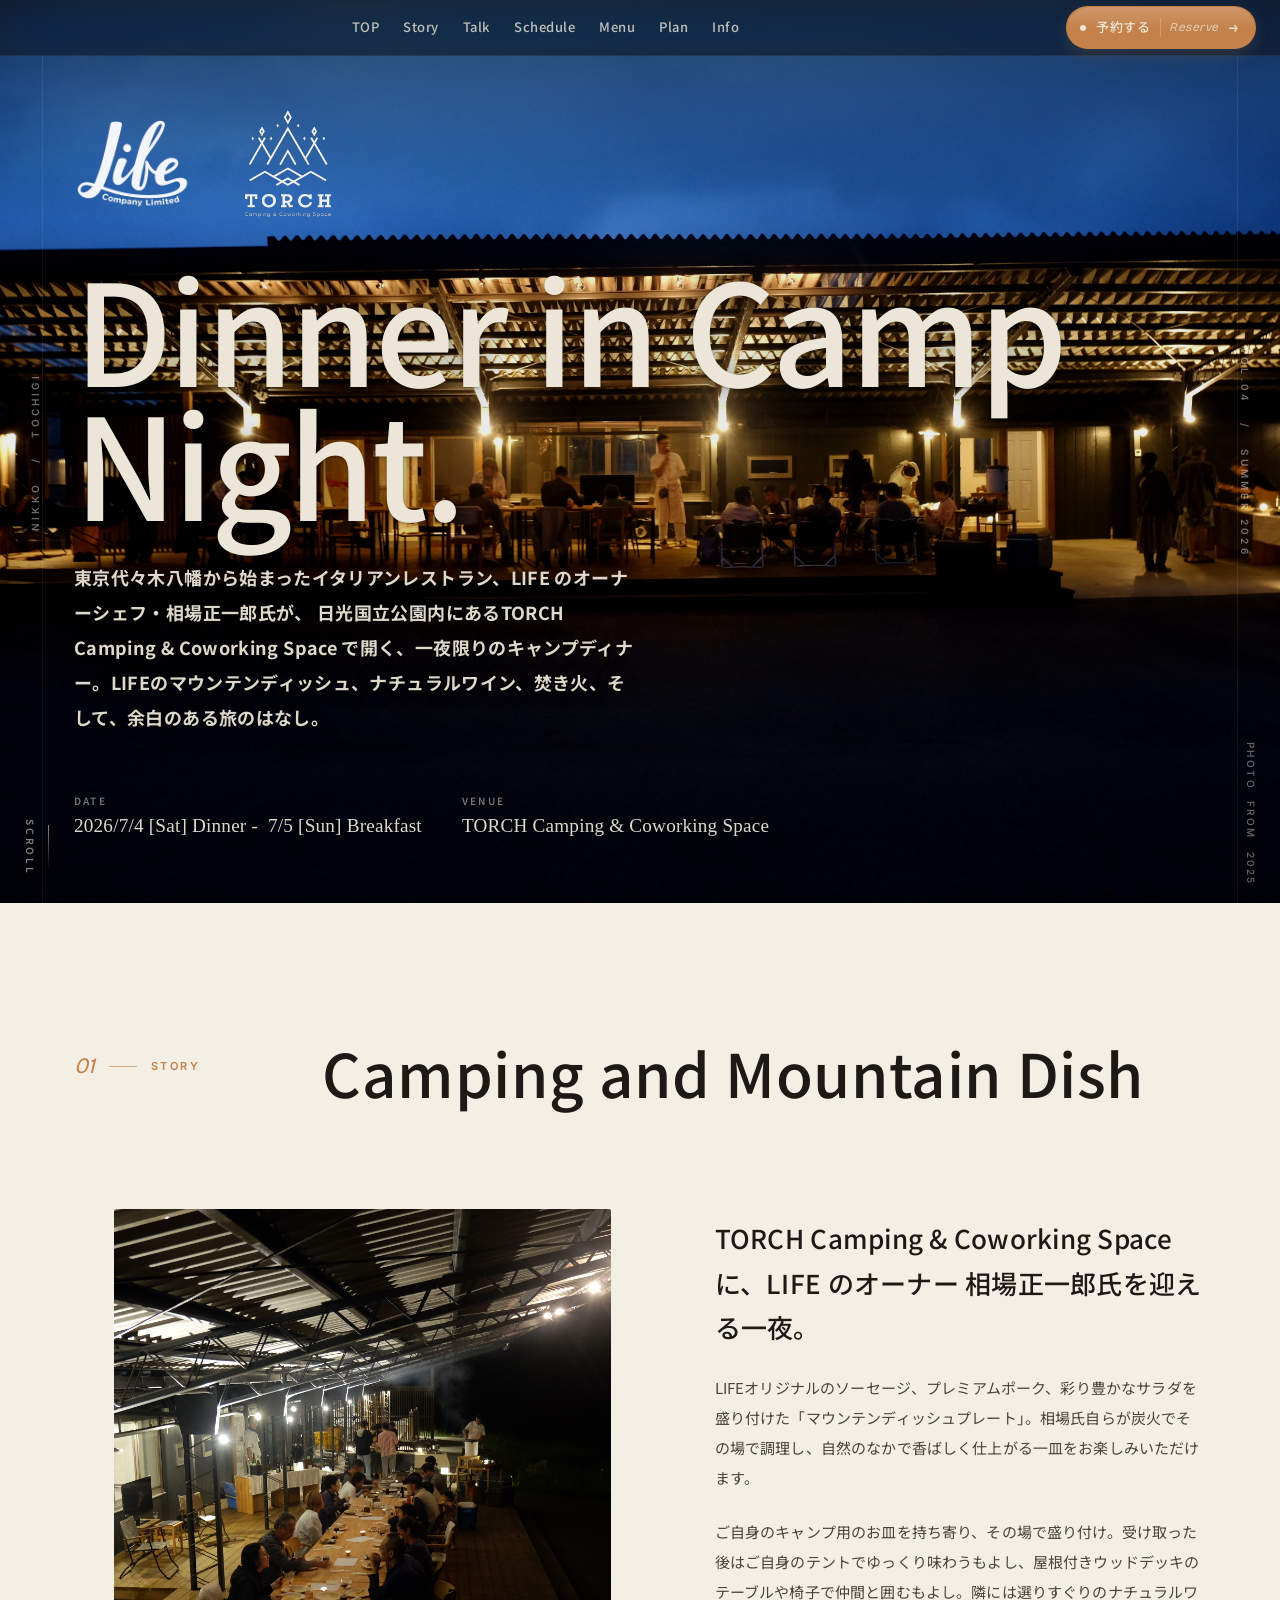
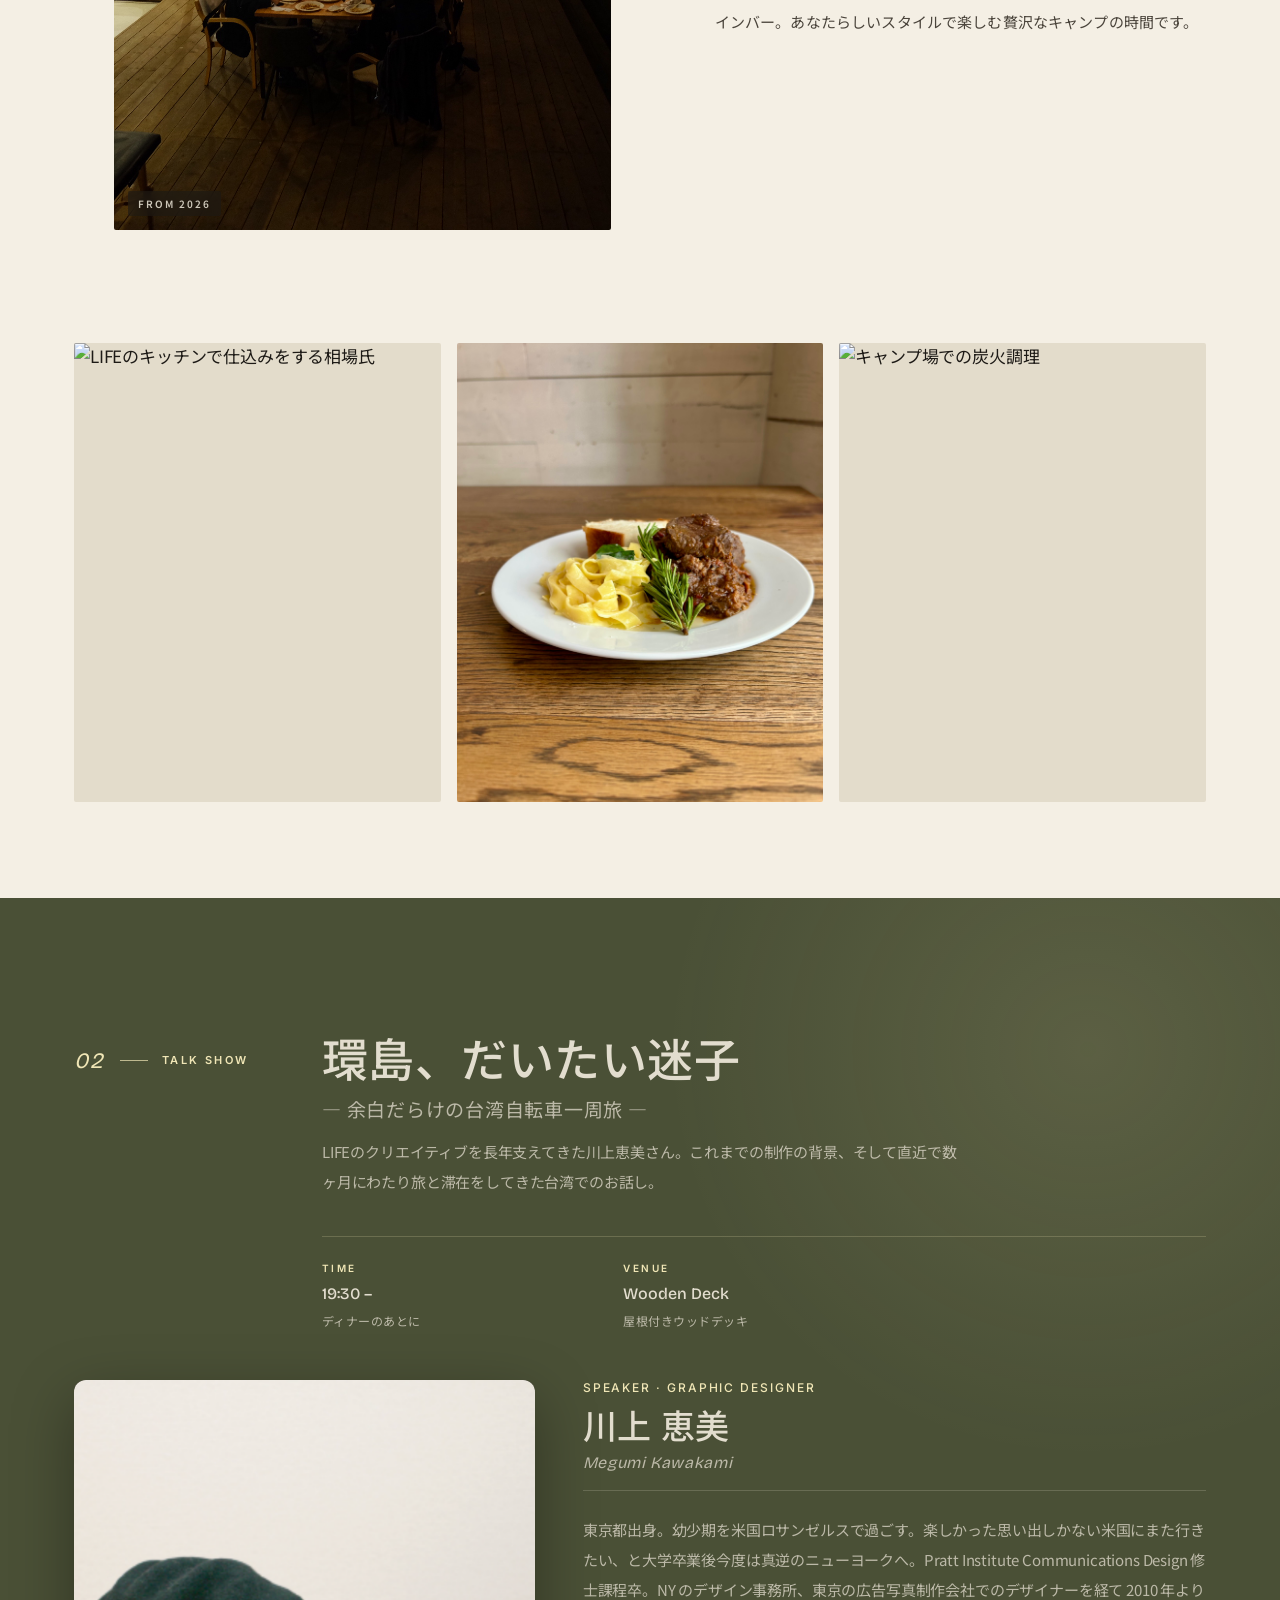
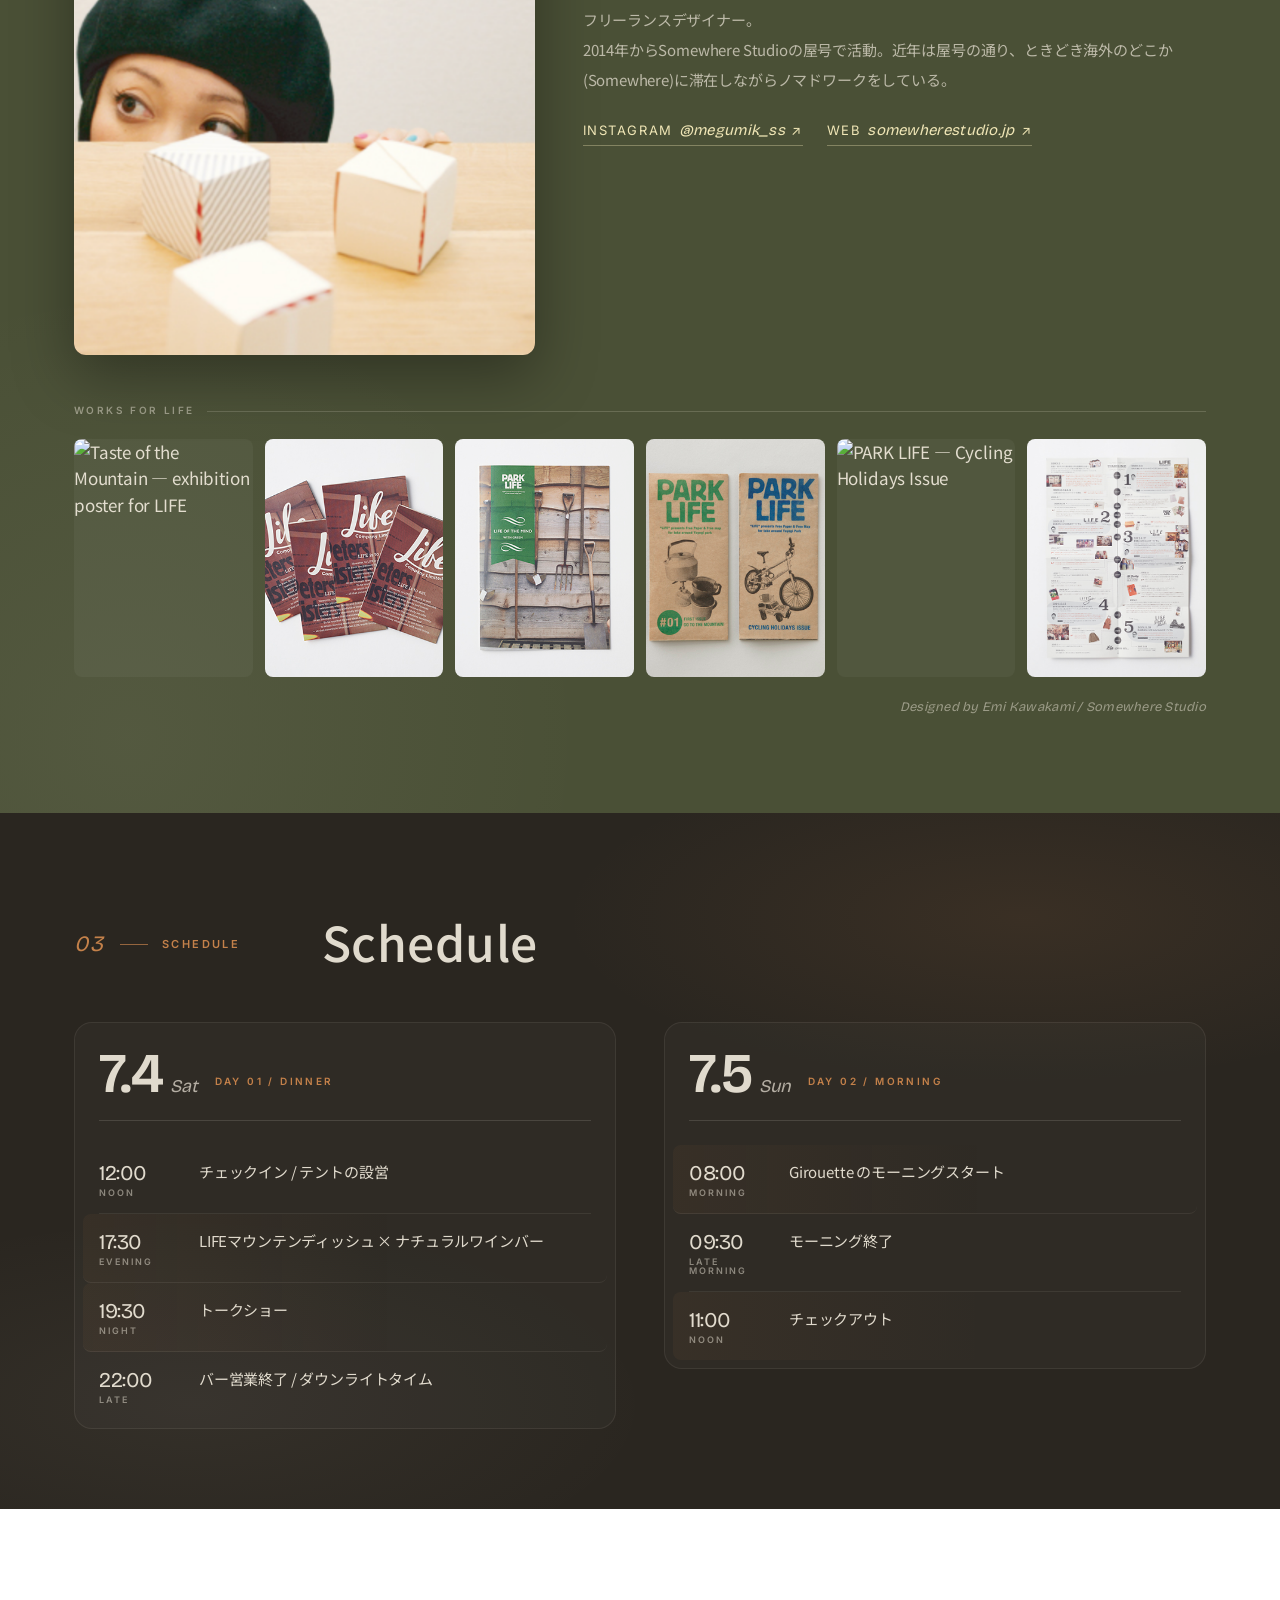
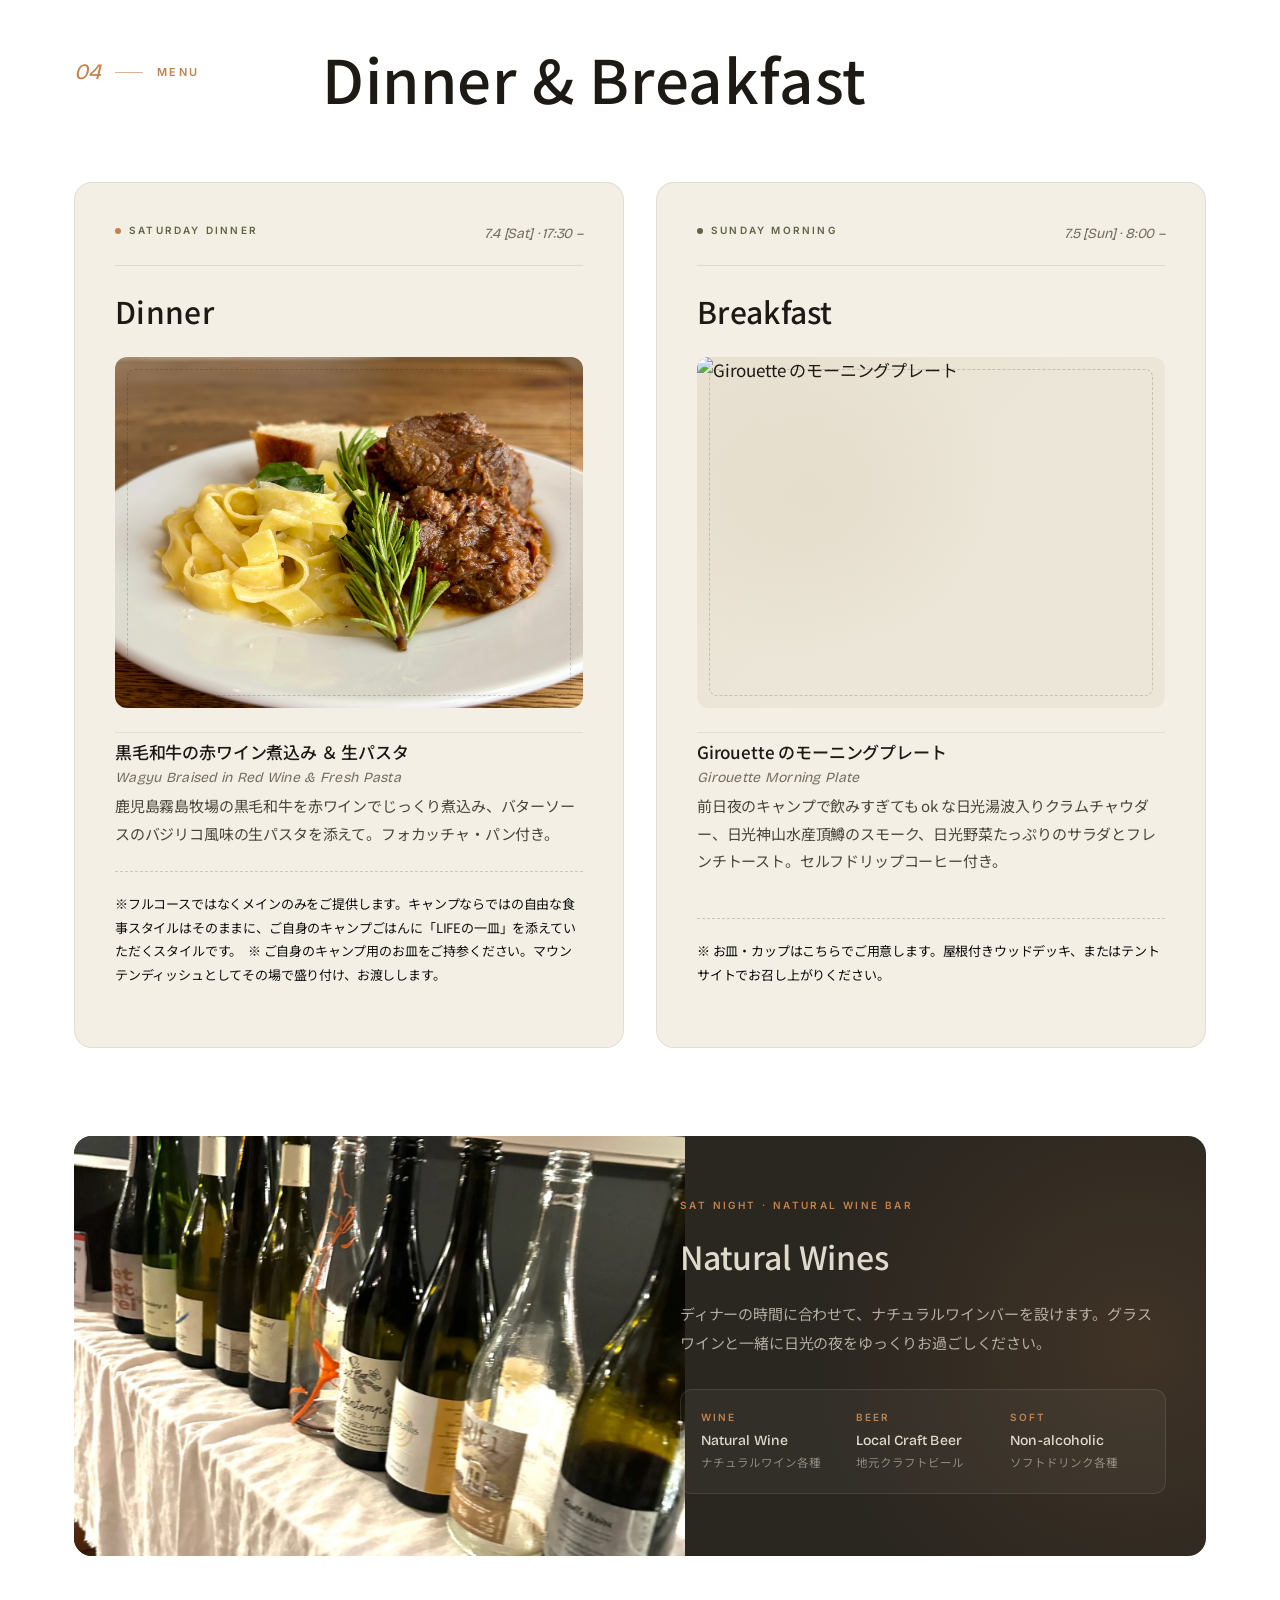
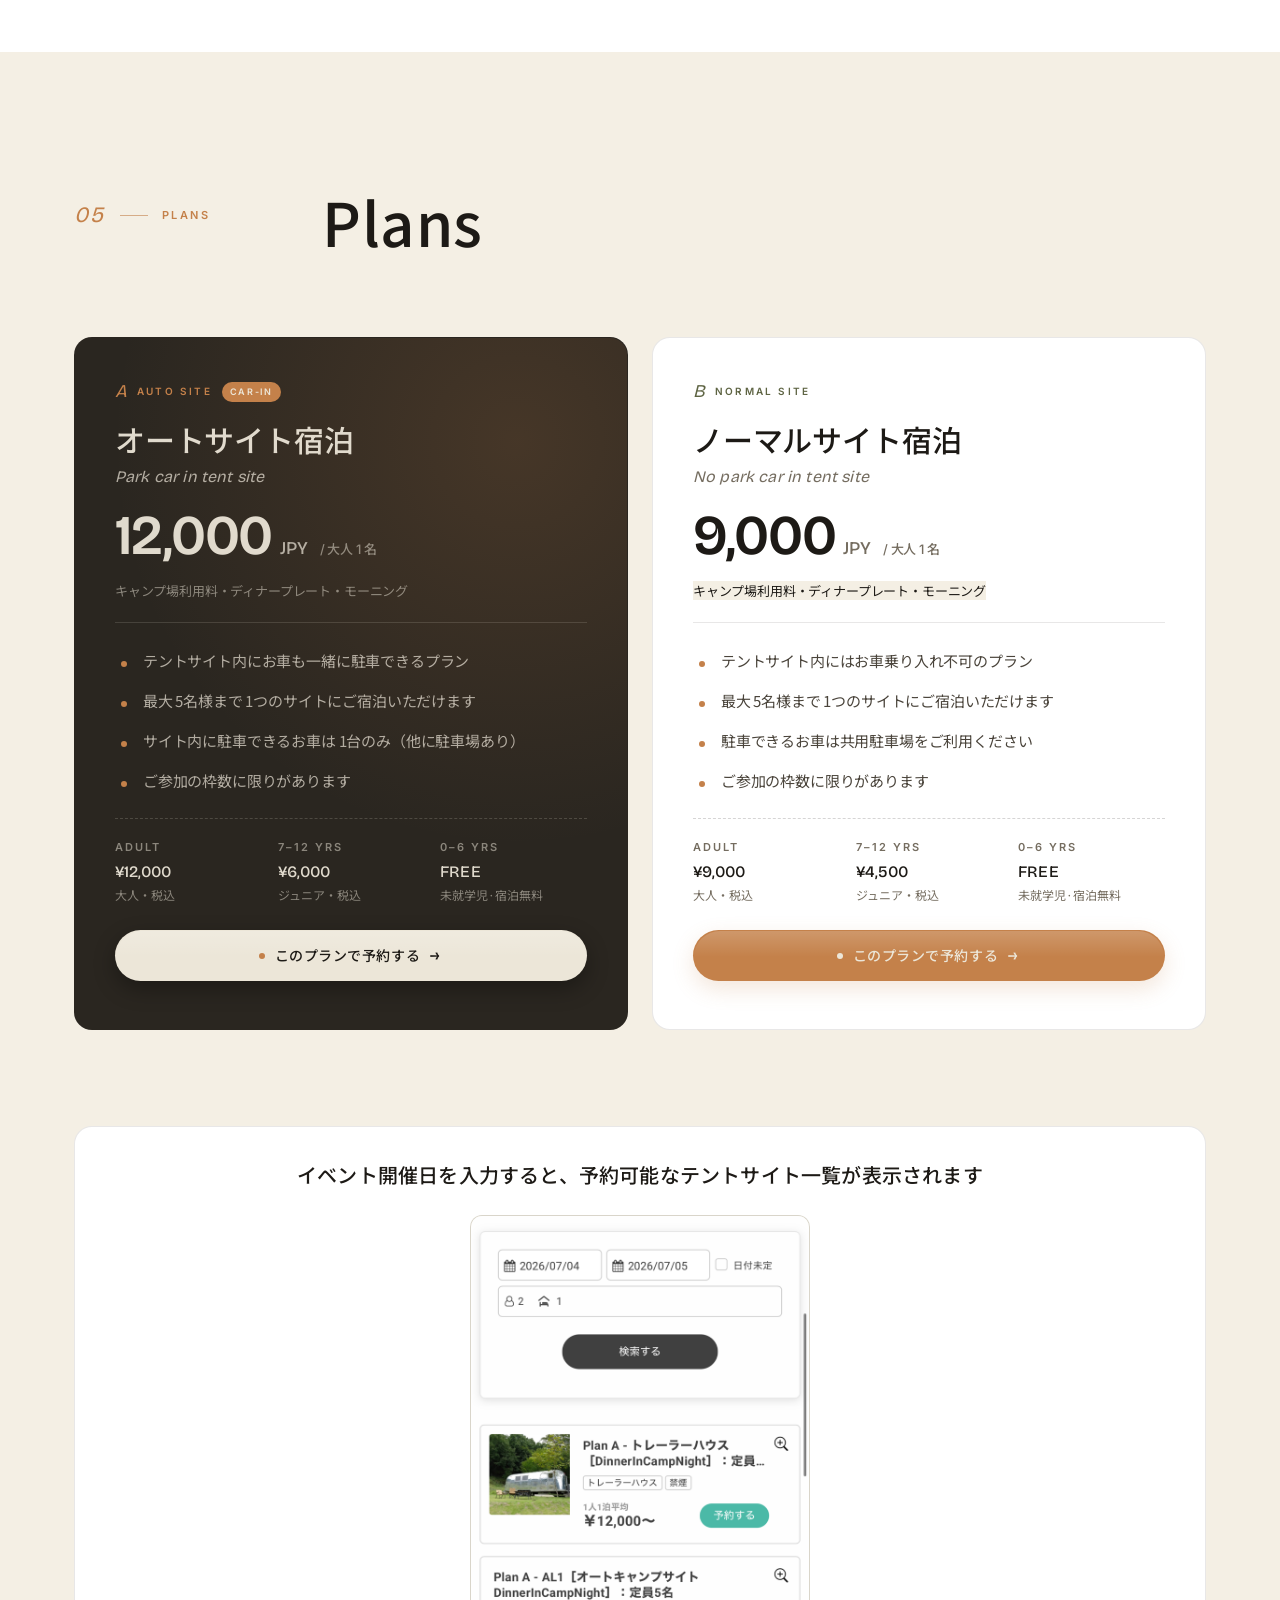
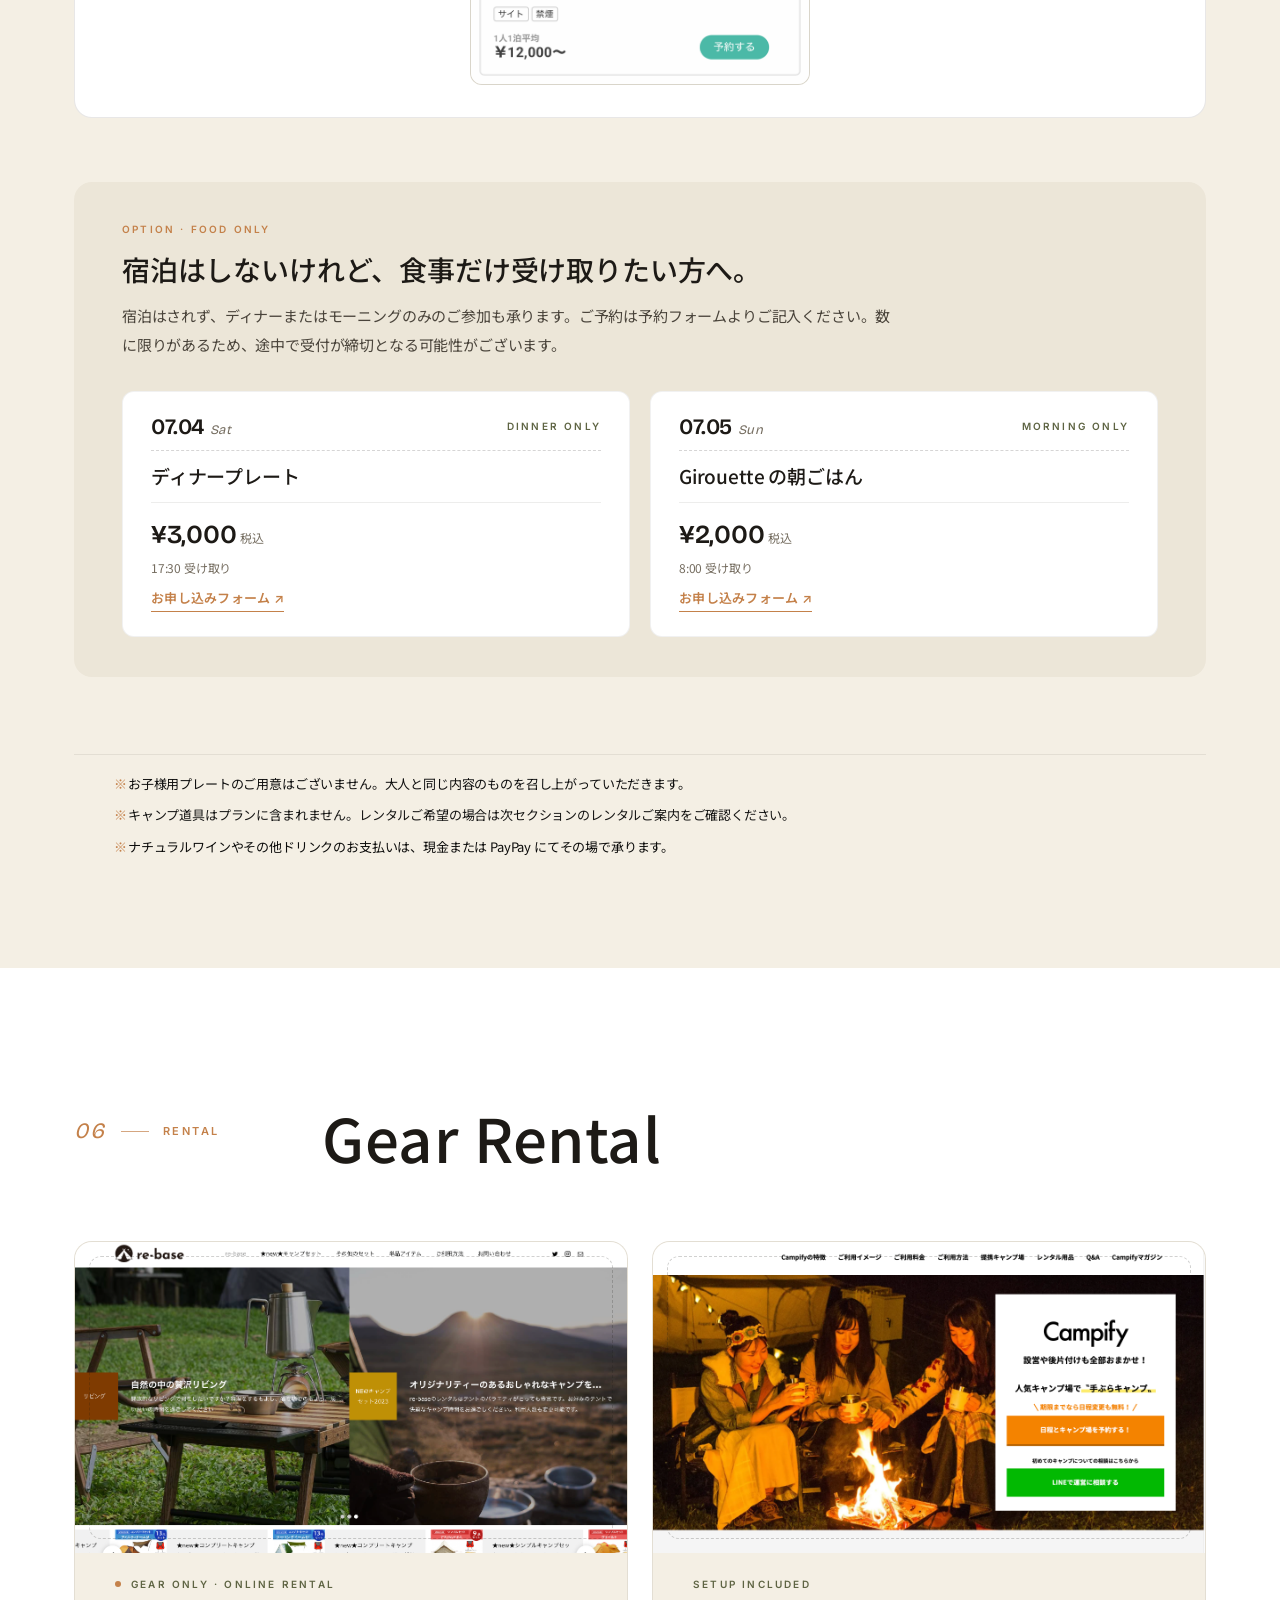
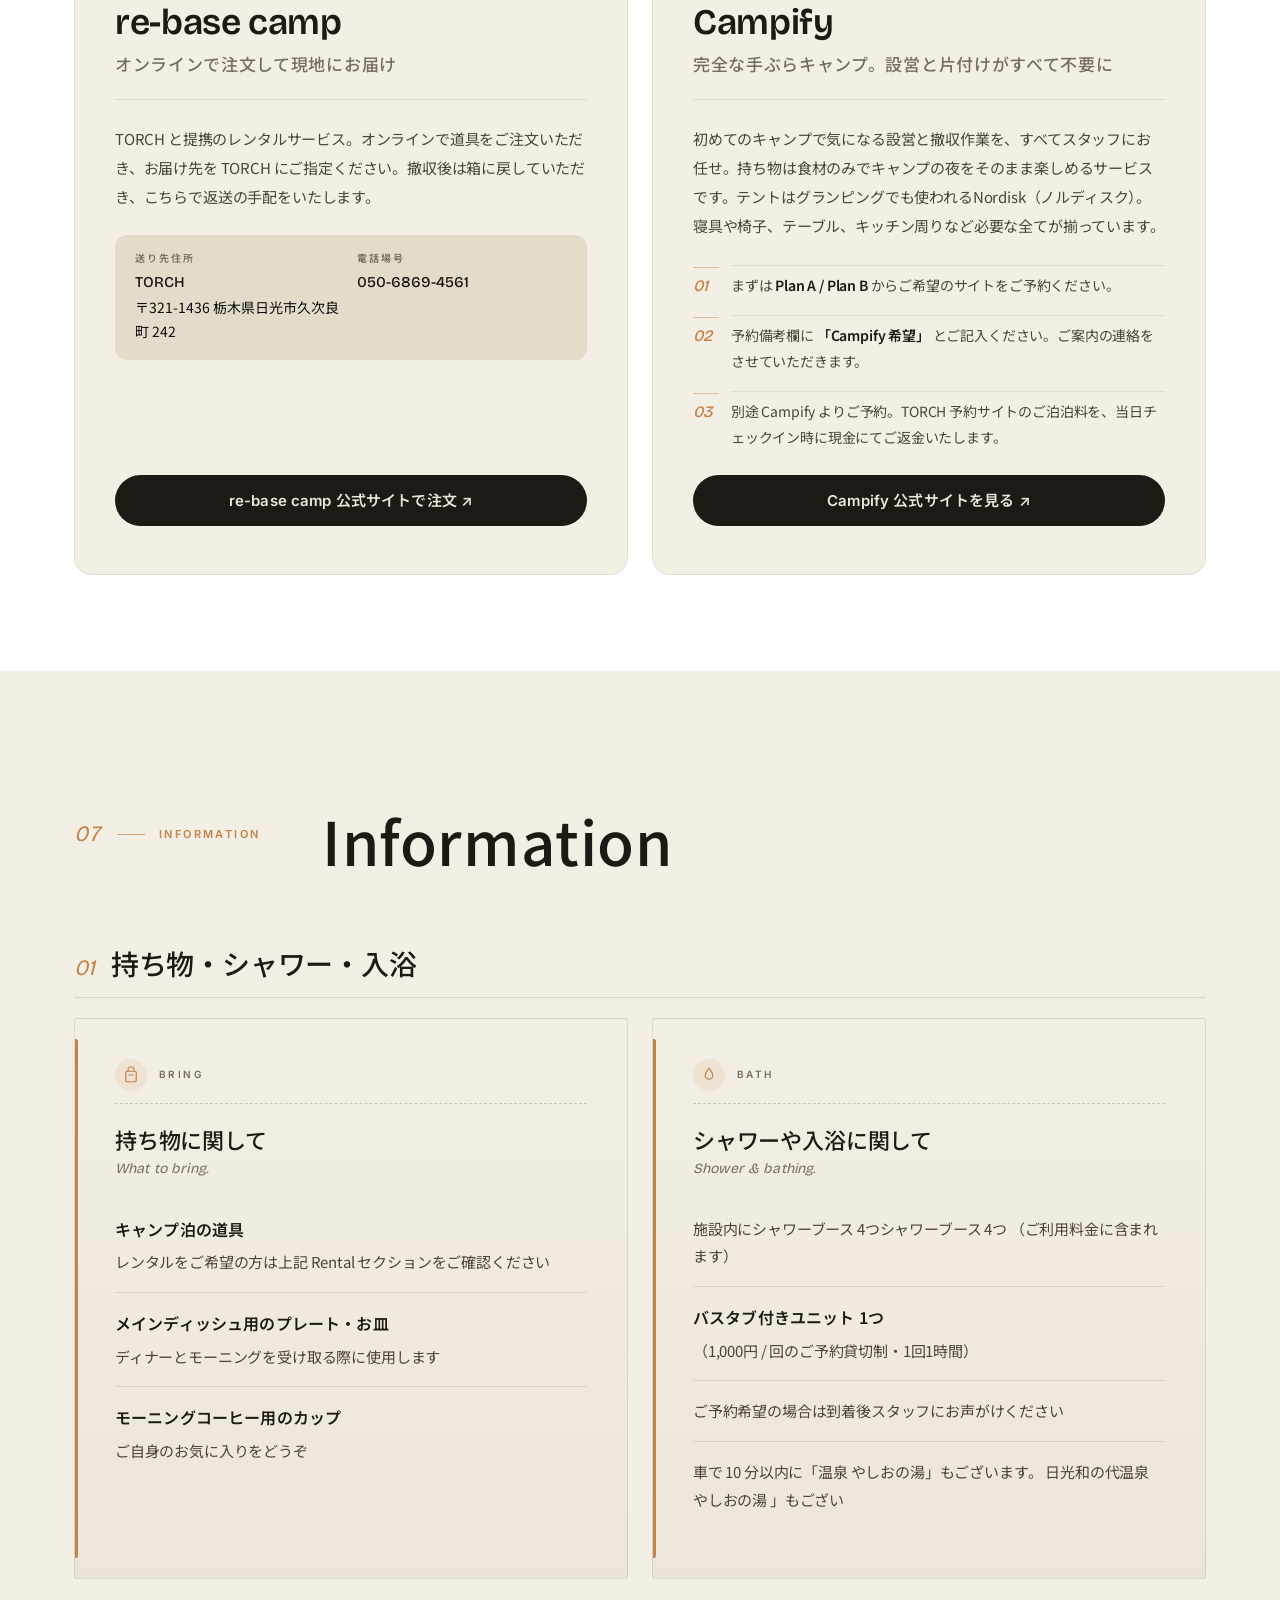
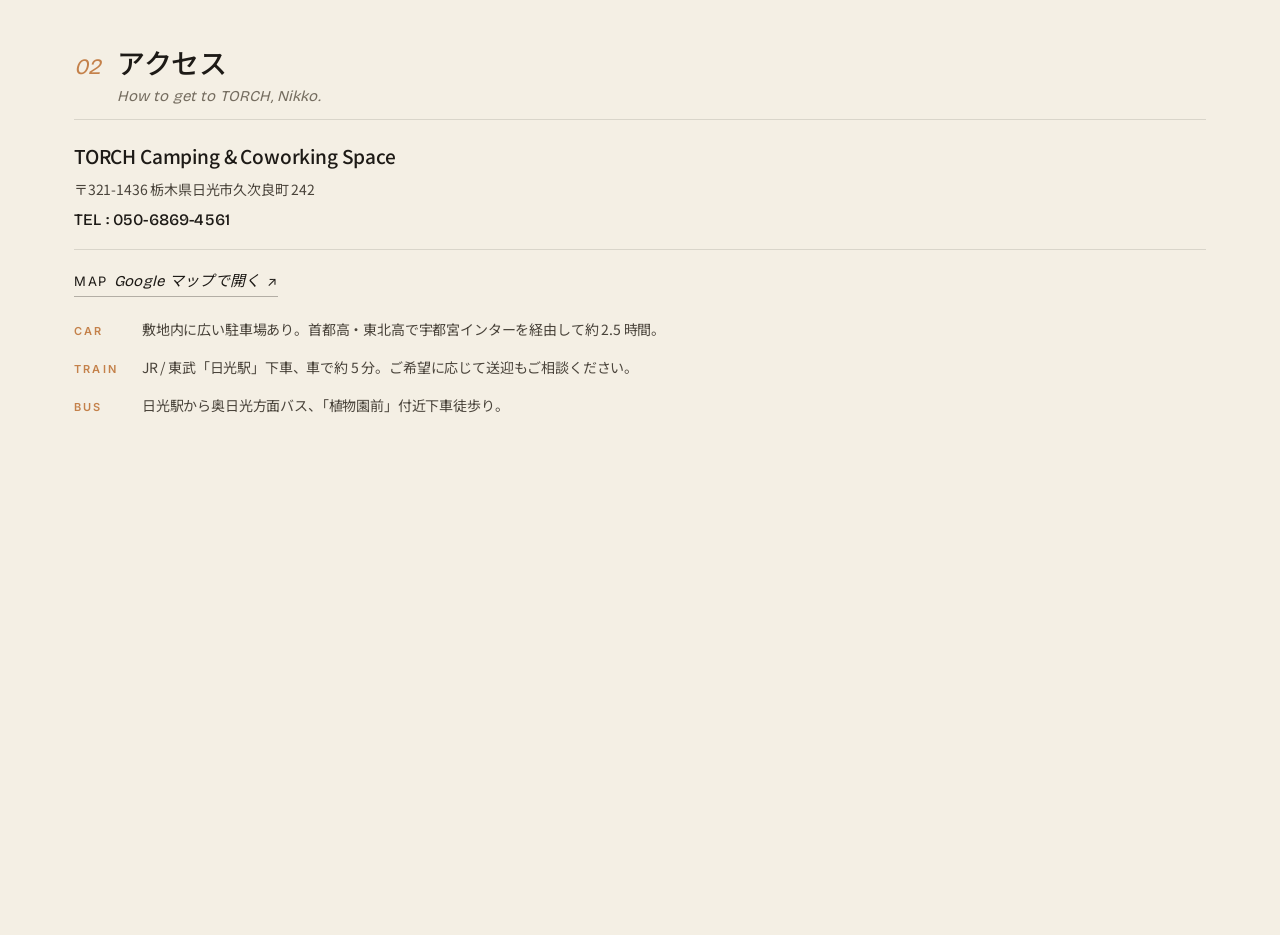
==== commit 3b2389a8: "Nav: ドロワーのリンクをさらに小さく(19px→15px, 余白さらに縮小) Co-Authored-By: Claude Opus 4.8 <noreply@anthropic.com>" ====
--- a/wix-embed.html
+++ b/wix-embed.html
@@ -209,9 +209,9 @@
 .nav__drawer a {
   display: block;
   width: 100%;
-  padding: 10px 4px;
-  font-family: var(--font-display);
-  font-size: 19px;
+  padding: 6px 4px;
+  font-family: var(--font-display);
+  font-size: 15px;
   font-weight: 500;
   letter-spacing: 0.02em;
   color: var(--color-cream);
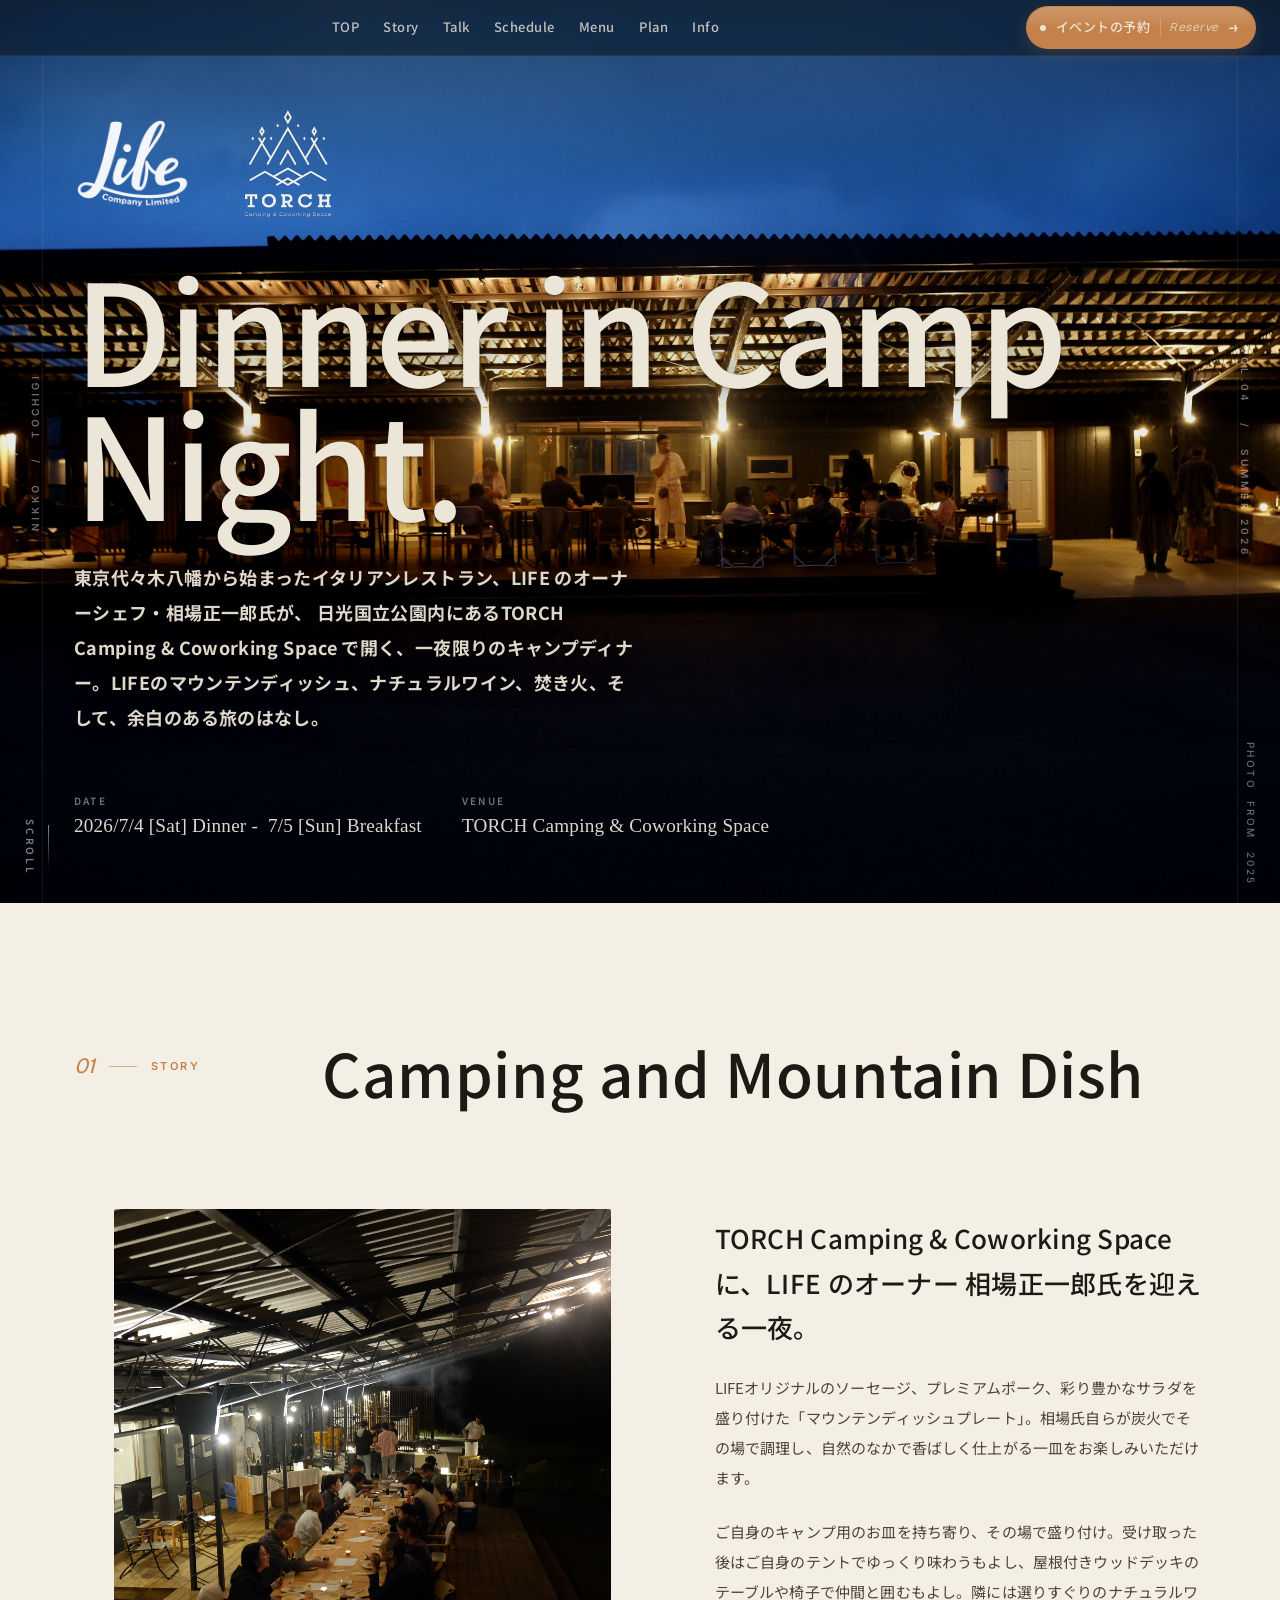
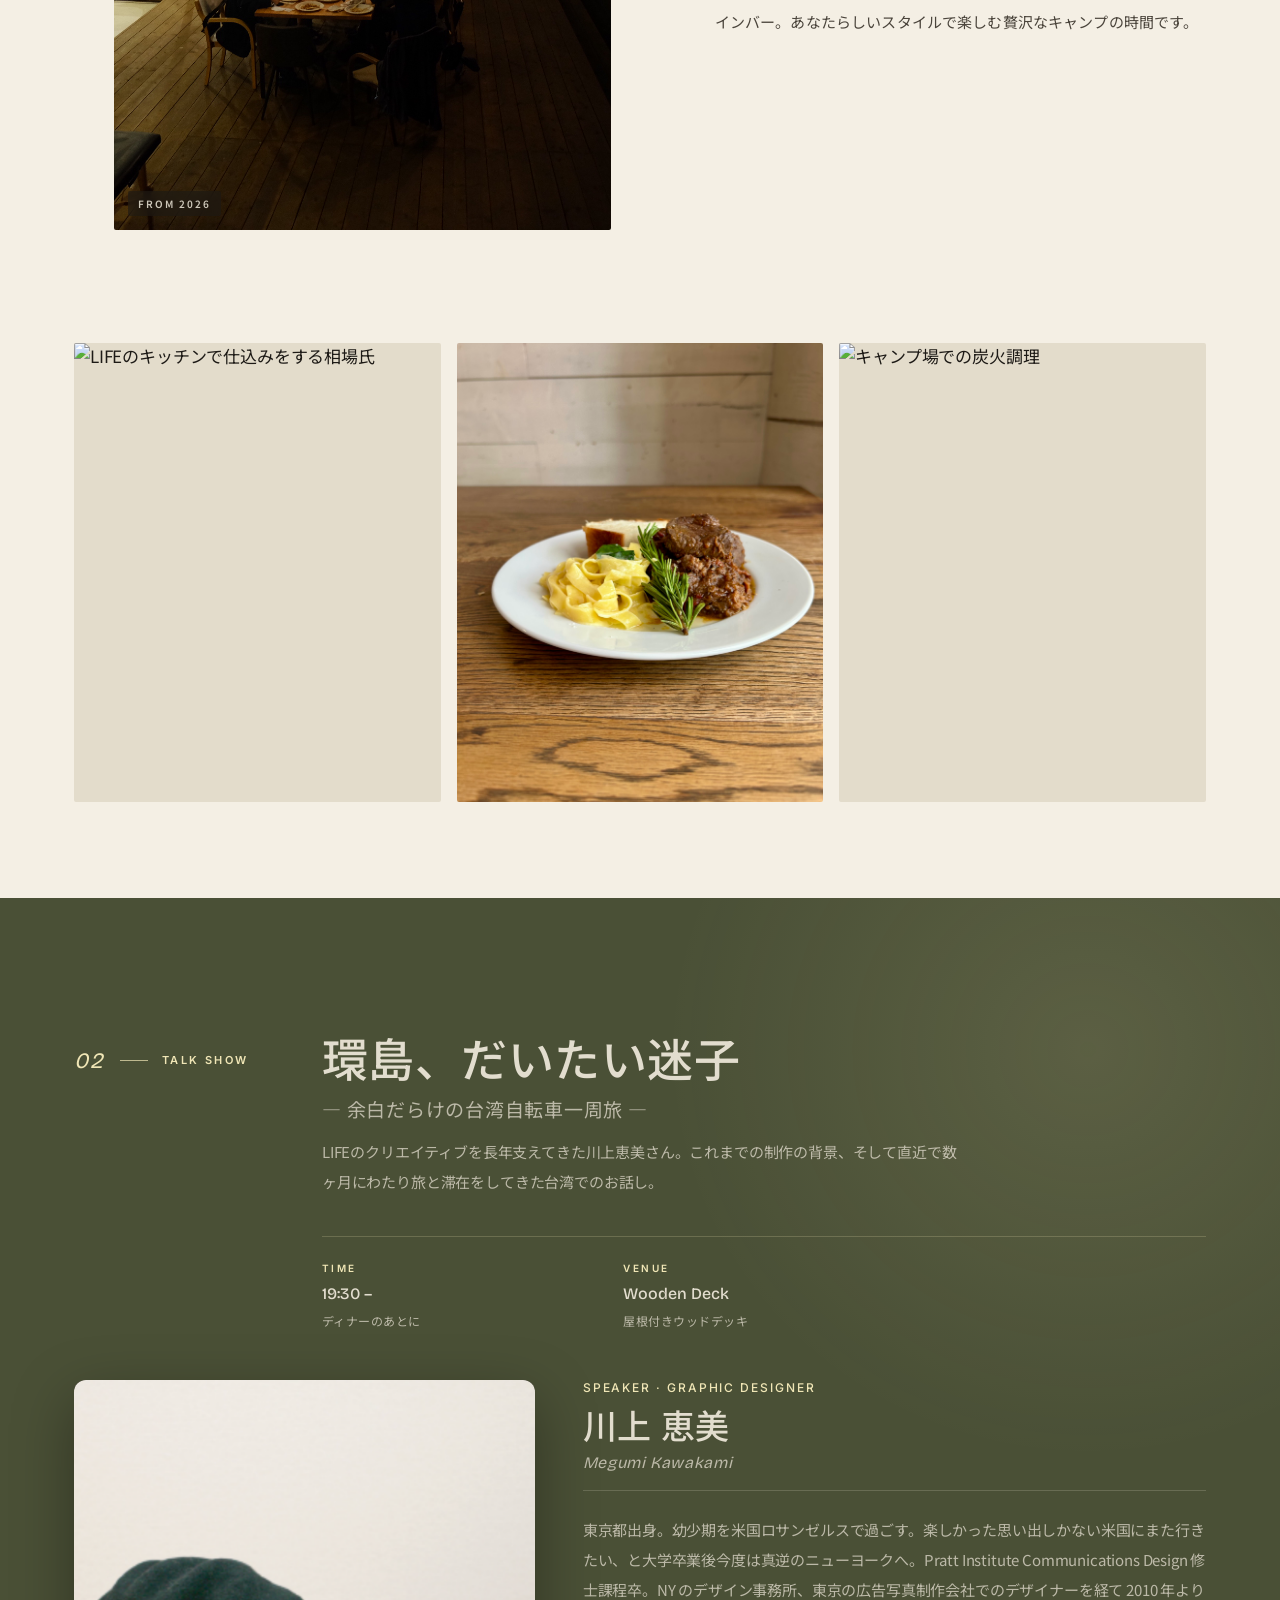
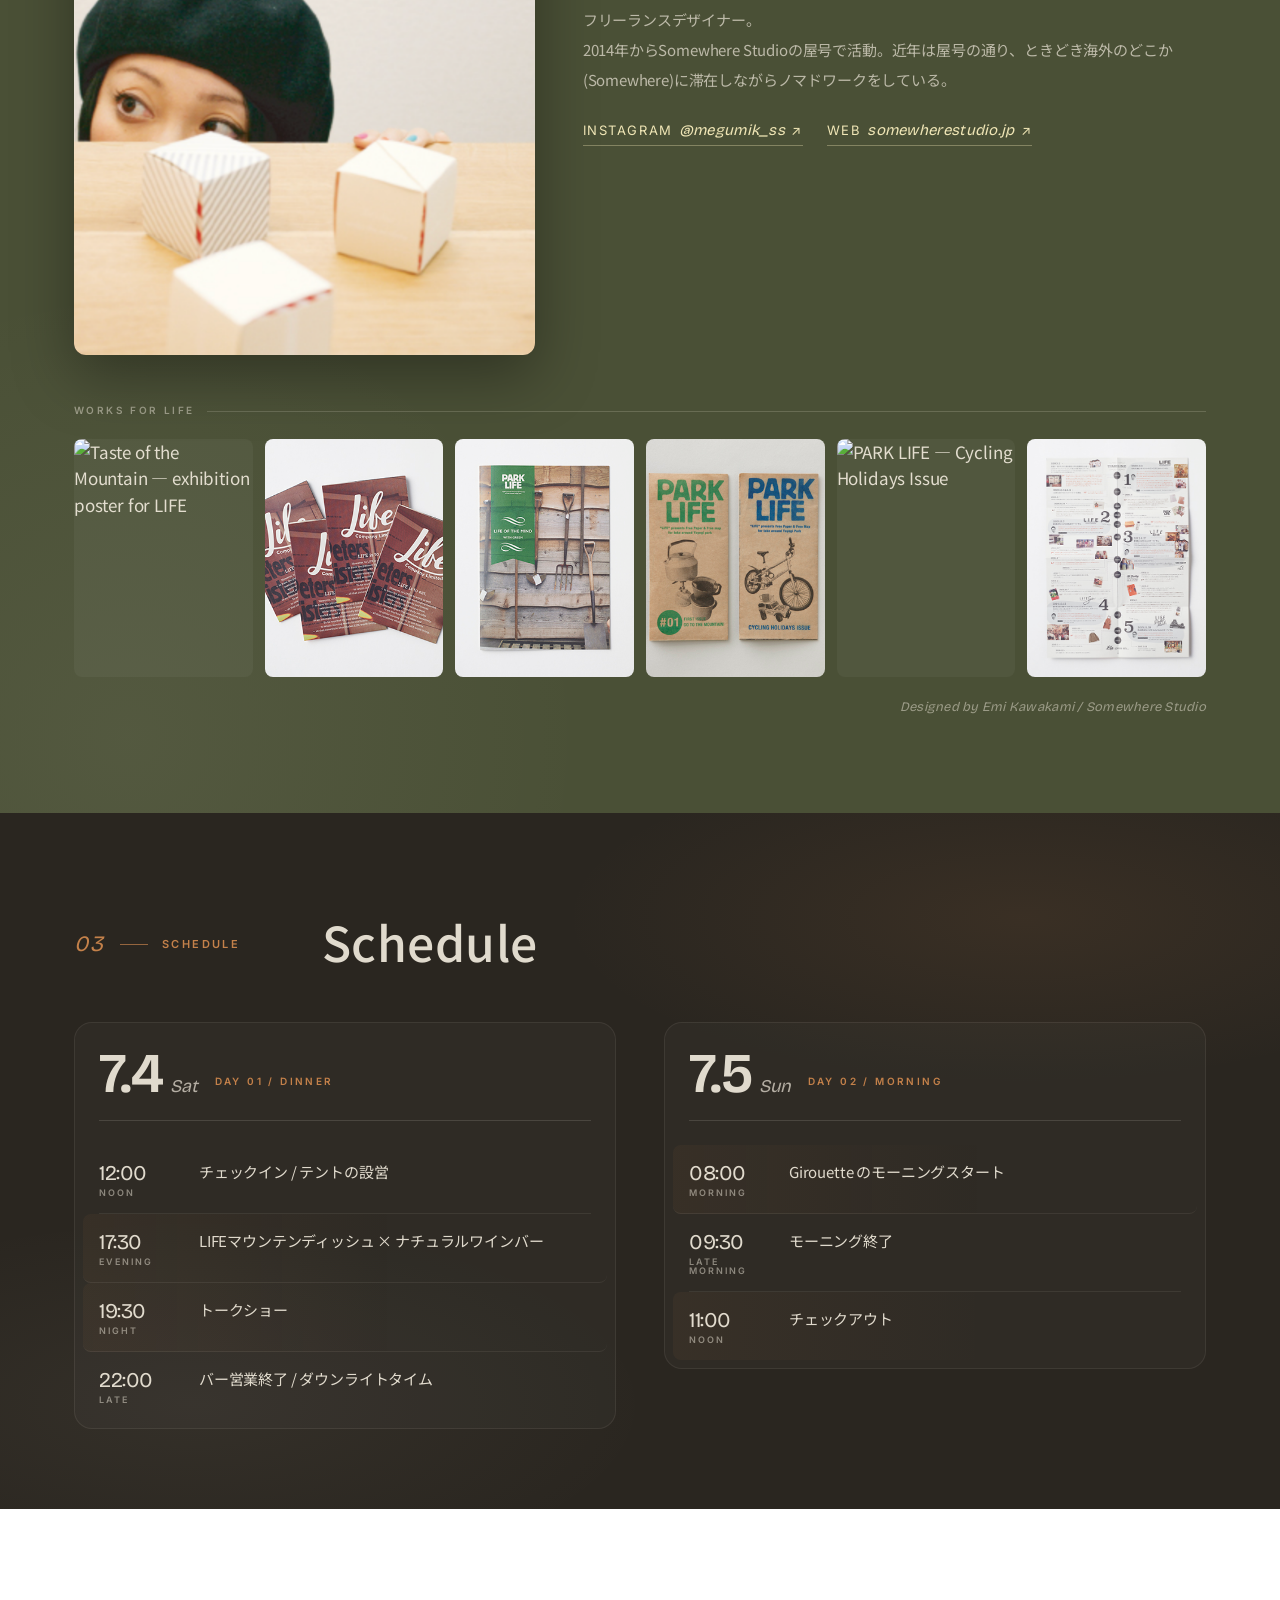
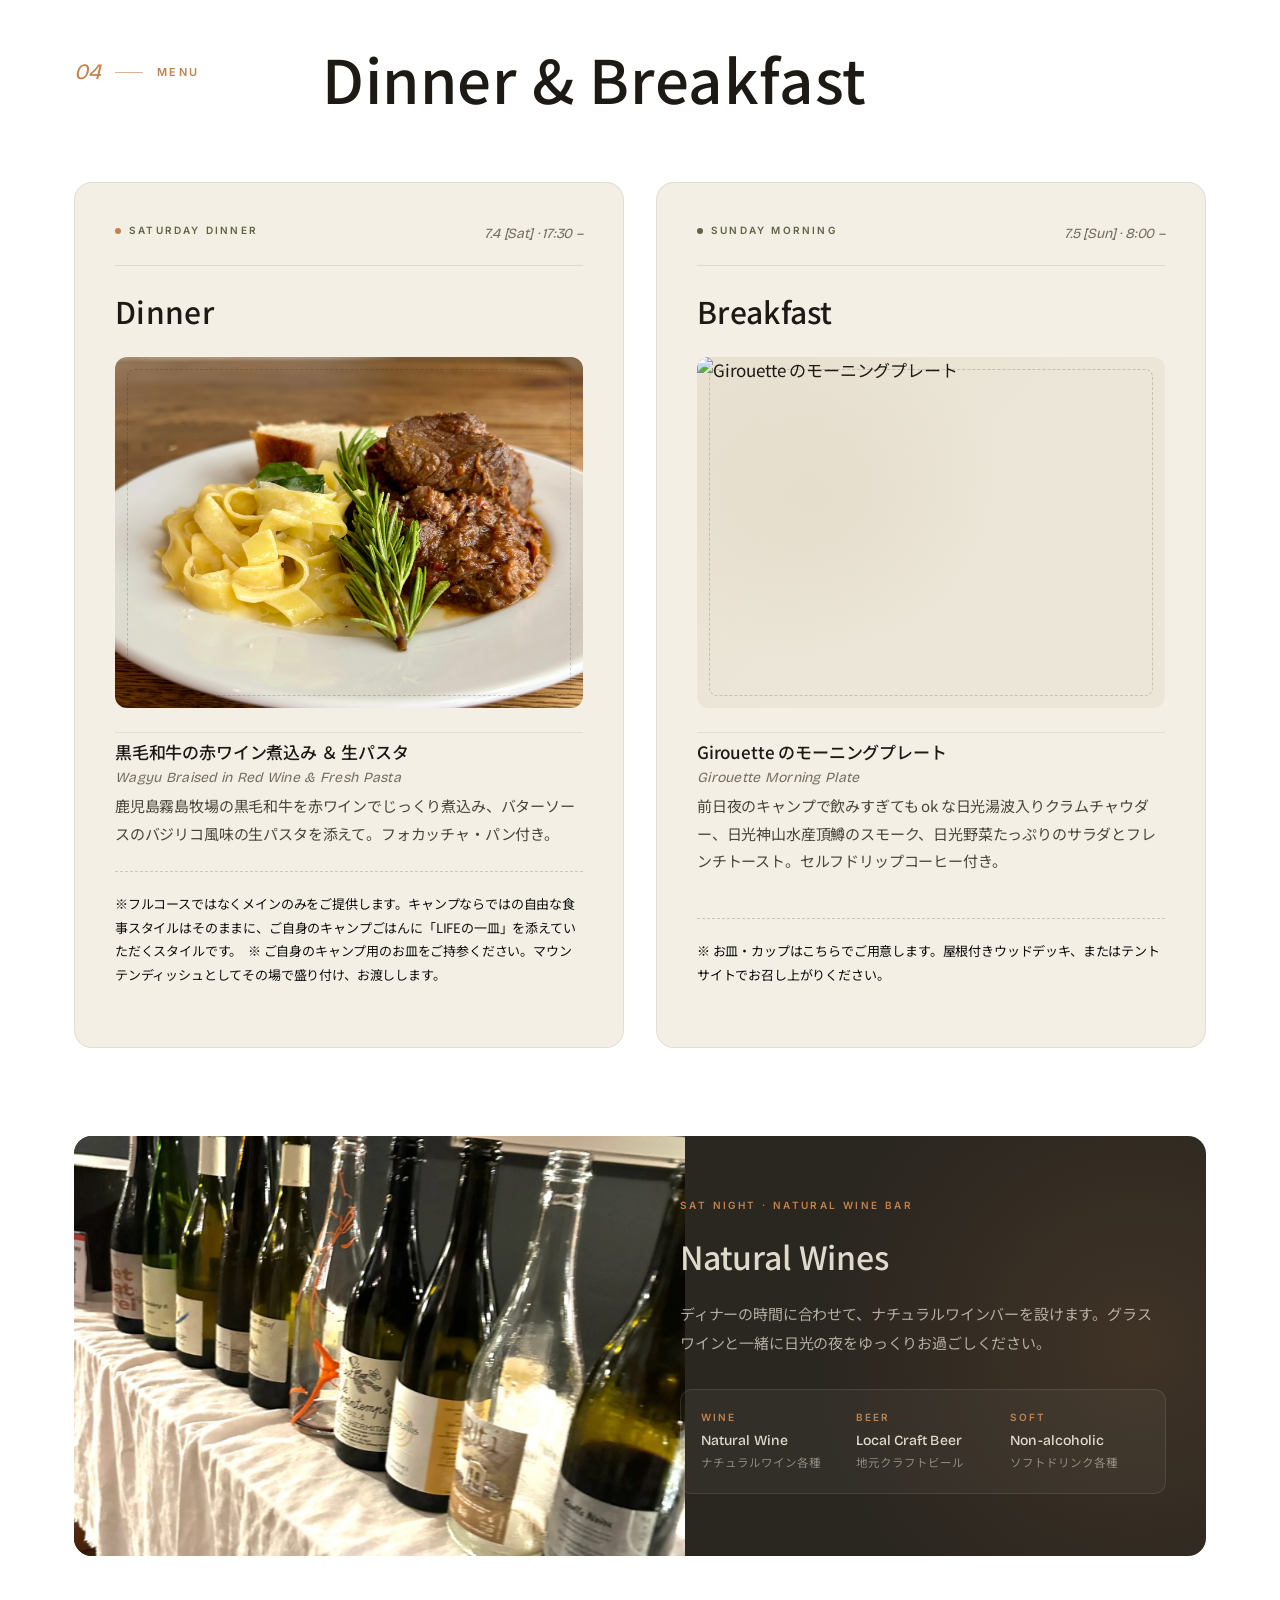
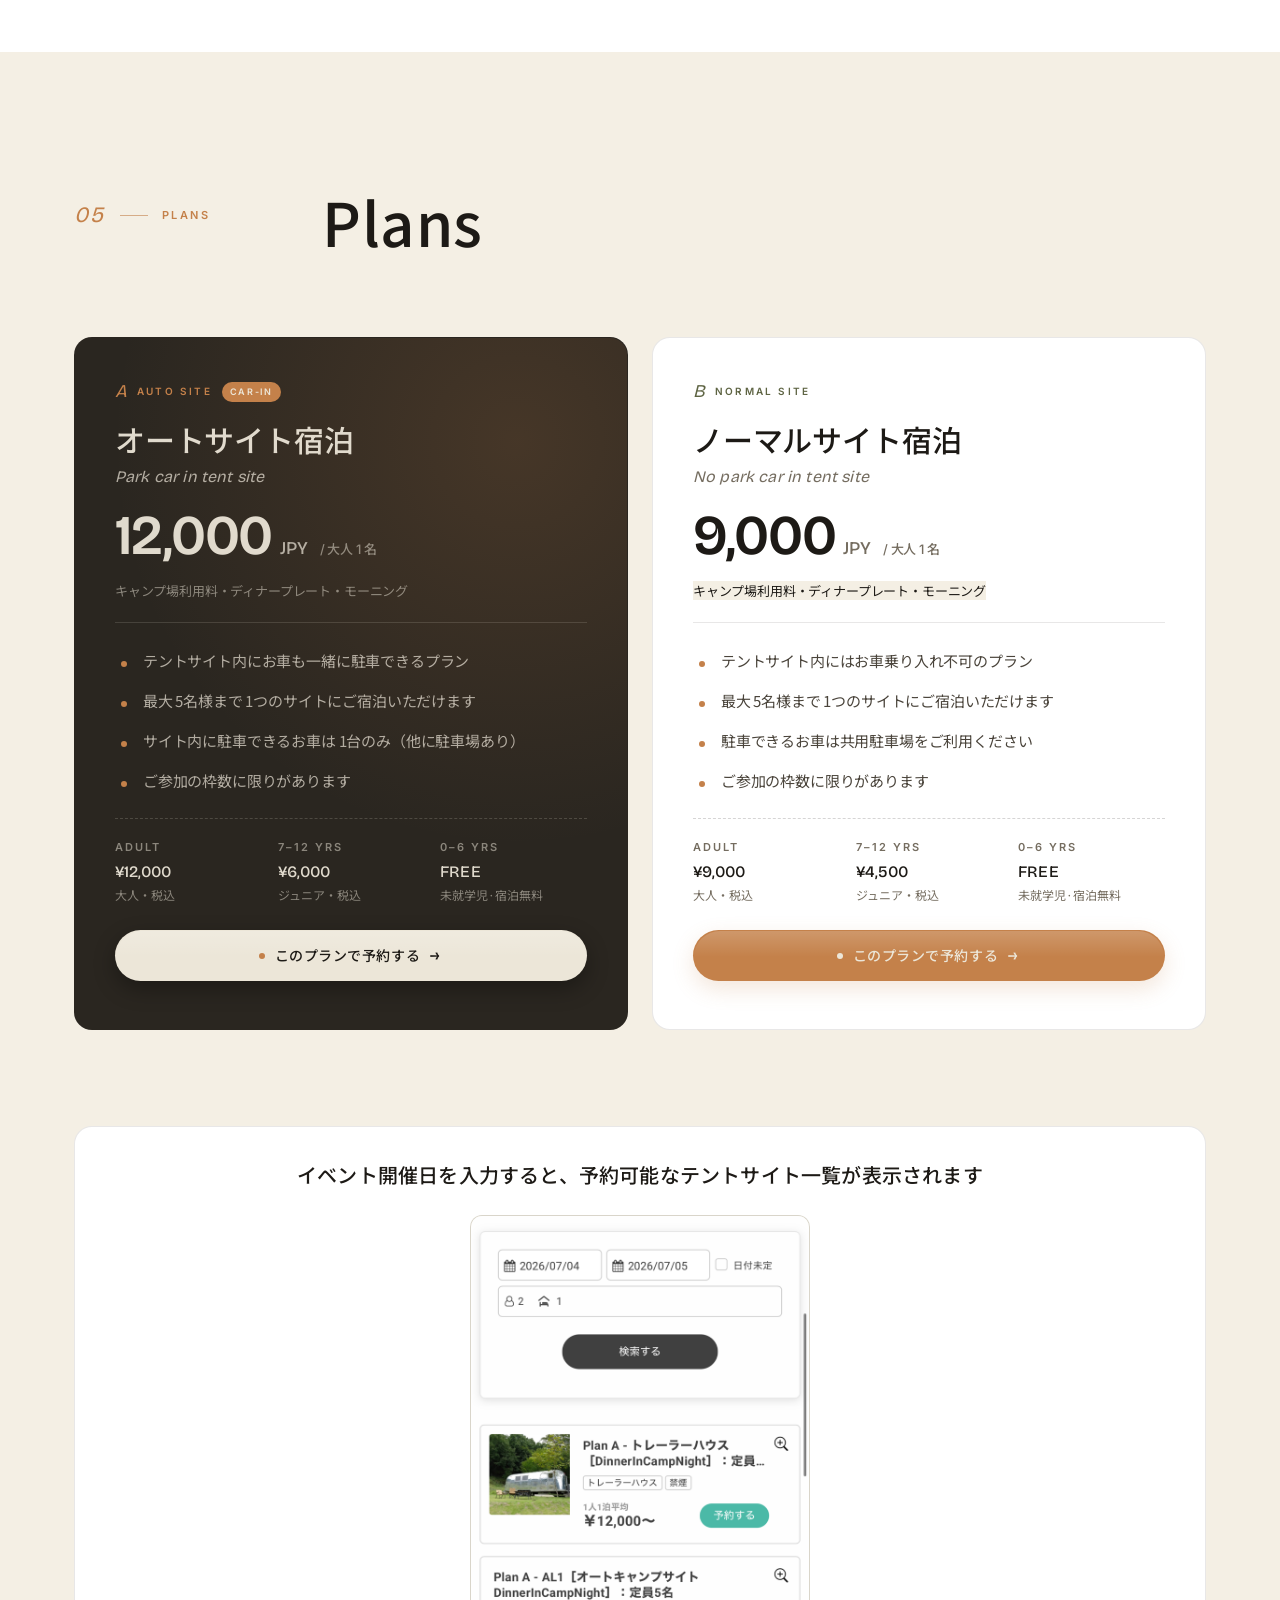
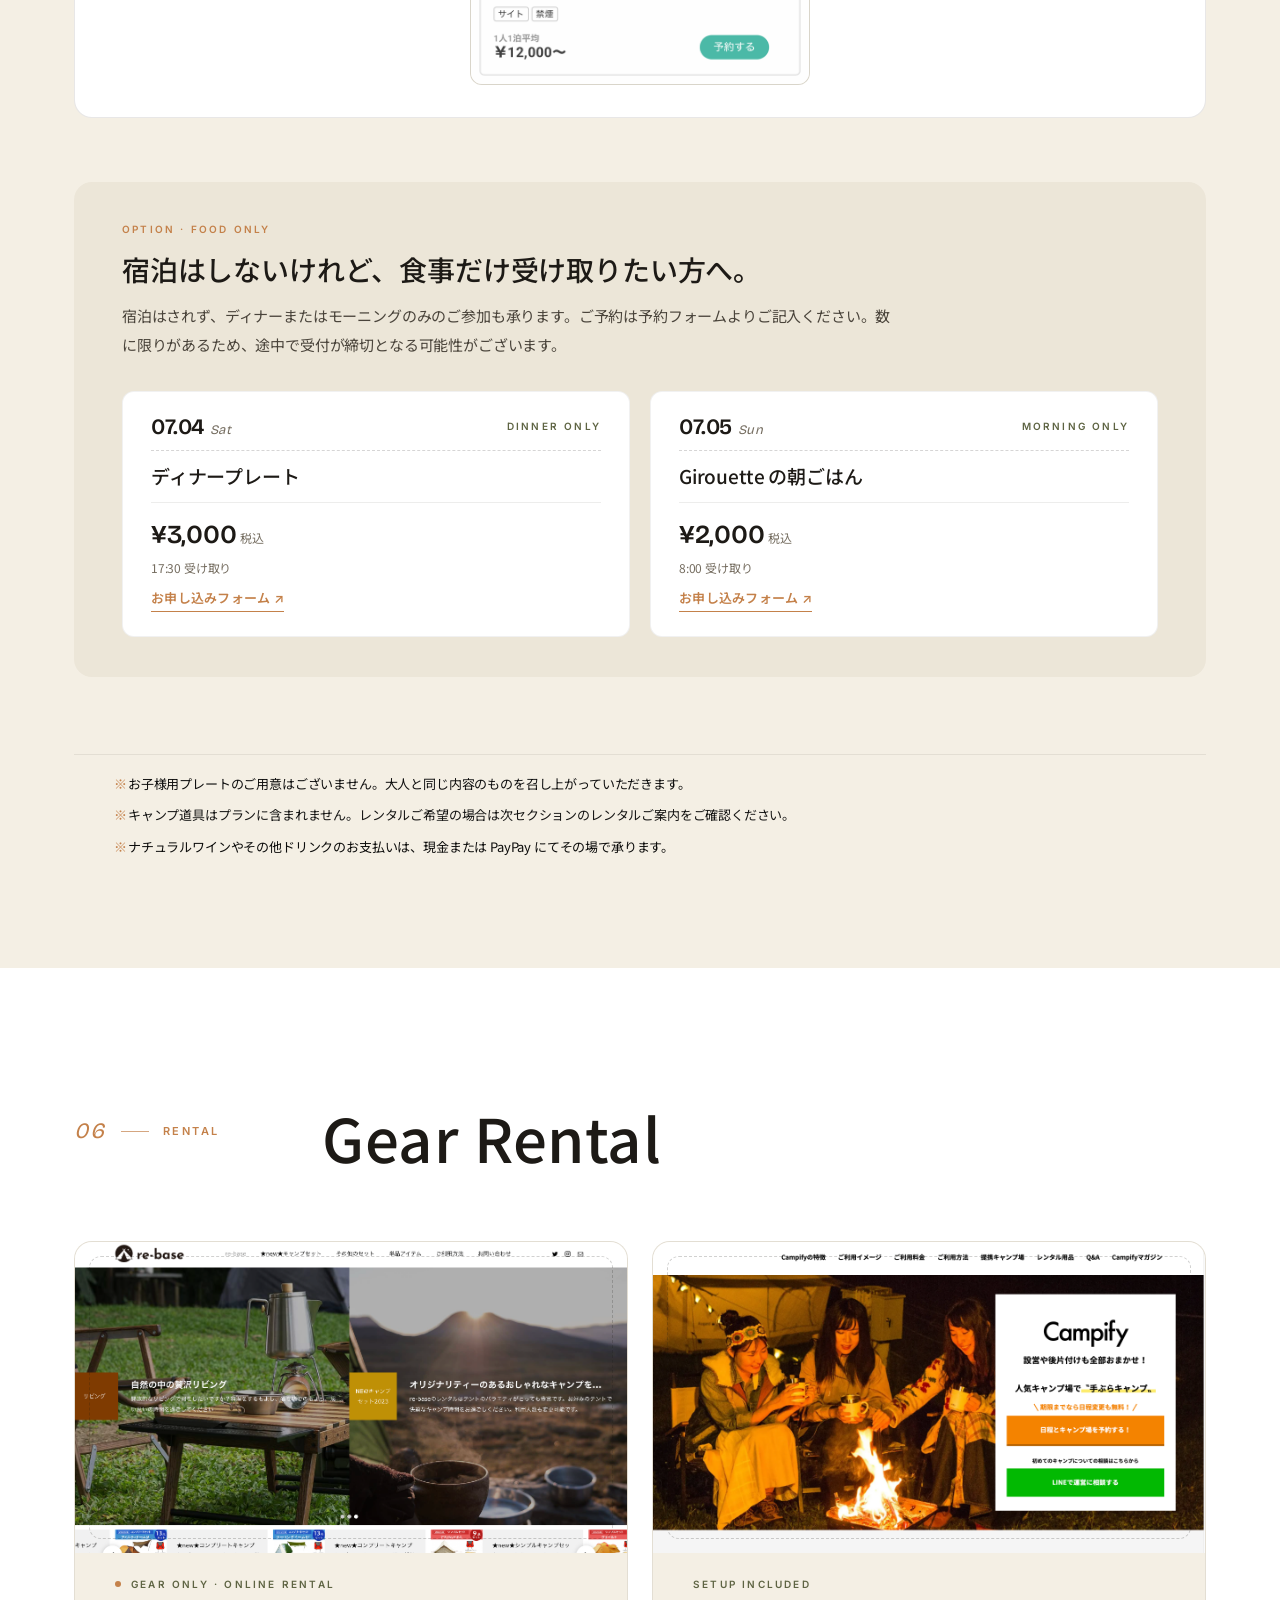
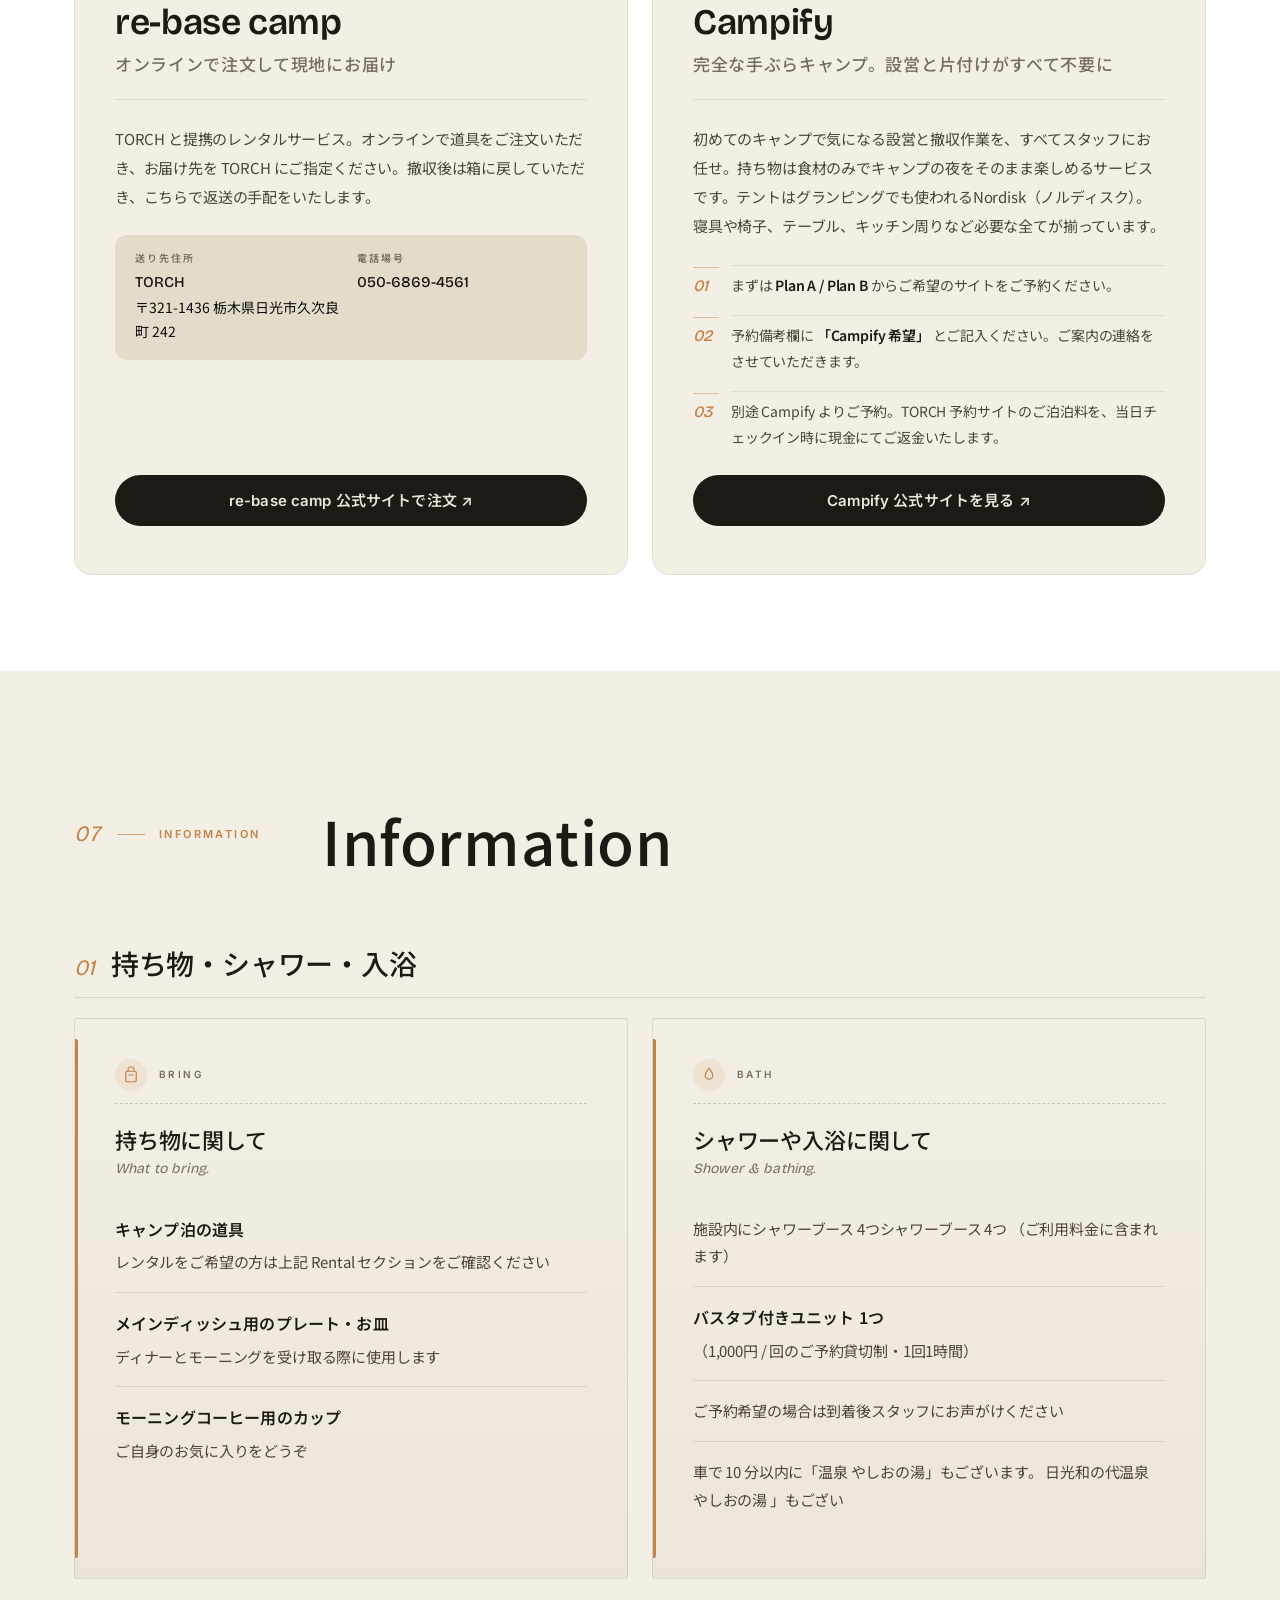
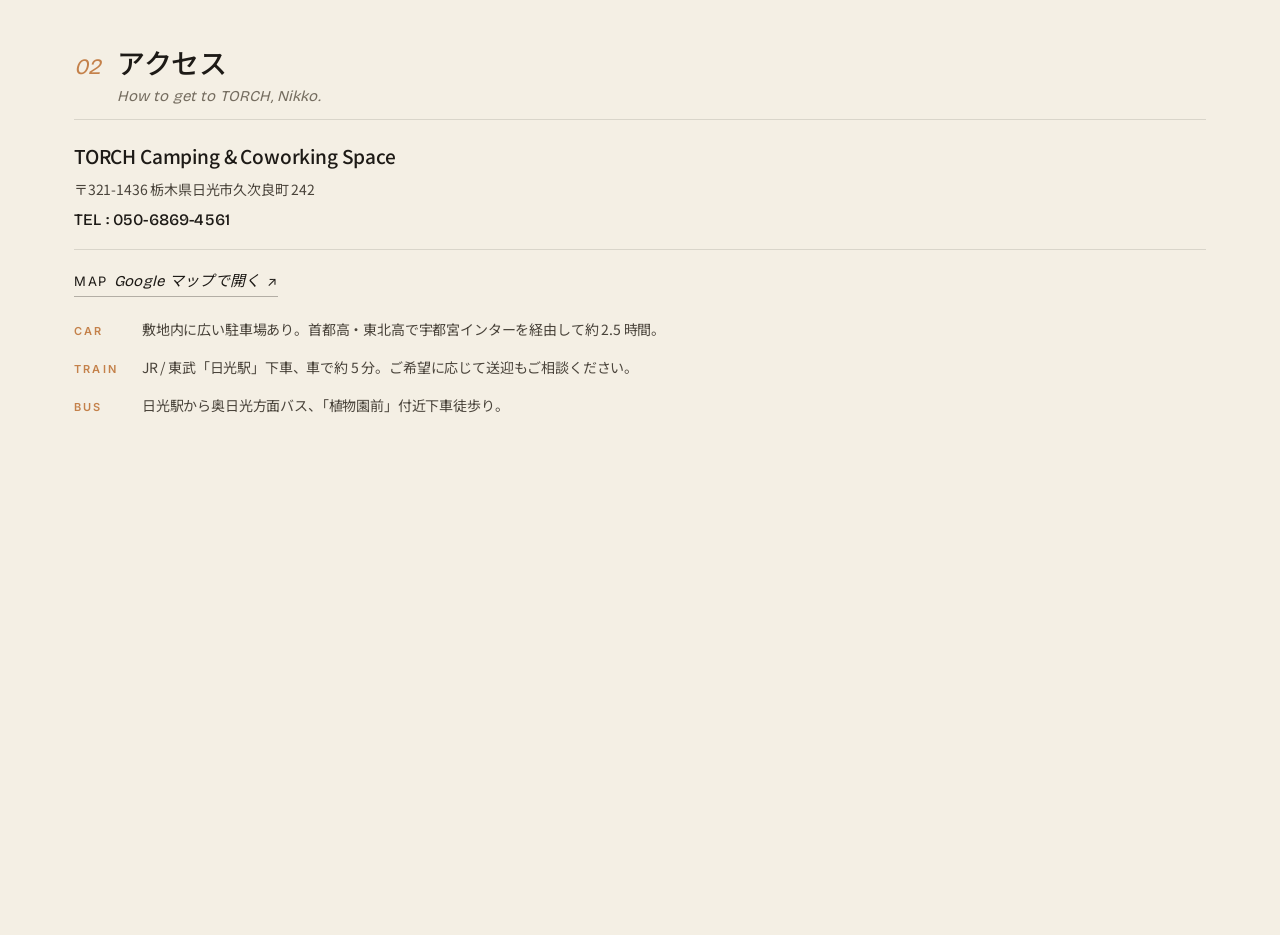
==== commit ca6047a9: "Nav予約ボタン: 予約URL設定(新規タブ)・ドット点滅アニメ削除・文言を「イベントの予約」に変更 Co-Authored-By: Claude Opus 4.8 <noreply@anthropi" ====
--- a/wix-embed.html
+++ b/wix-embed.html
@@ -311,8 +311,6 @@
   height: 6px;
   border-radius: 50%;
   background: var(--color-cream);
-  box-shadow: 0 0 0 0 rgba(245,241,234,0.65);
-  animation: navCtaPulse 2.4s ease-in-out infinite;
   position: relative;
   z-index: 1;
 }
@@ -4938,9 +4936,9 @@
     <a href="#plan">Plan</a>
     <a href="#info">Info</a>
   </div>
-  <a href="#plan" class="nav__cta">
+  <a href="https://reserva.be/torchnikko" target="_blank" rel="noopener" class="nav__cta">
     <span class="nav__cta-dot" aria-hidden="true"></span>
-    <span class="nav__cta-label" lang="ja">予約する</span>
+    <span class="nav__cta-label" lang="ja">イベントの予約</span>
     <span class="nav__cta-en">Reserve</span>
     <span class="nav__cta-arrow" aria-hidden="true">→</span>
   </a>
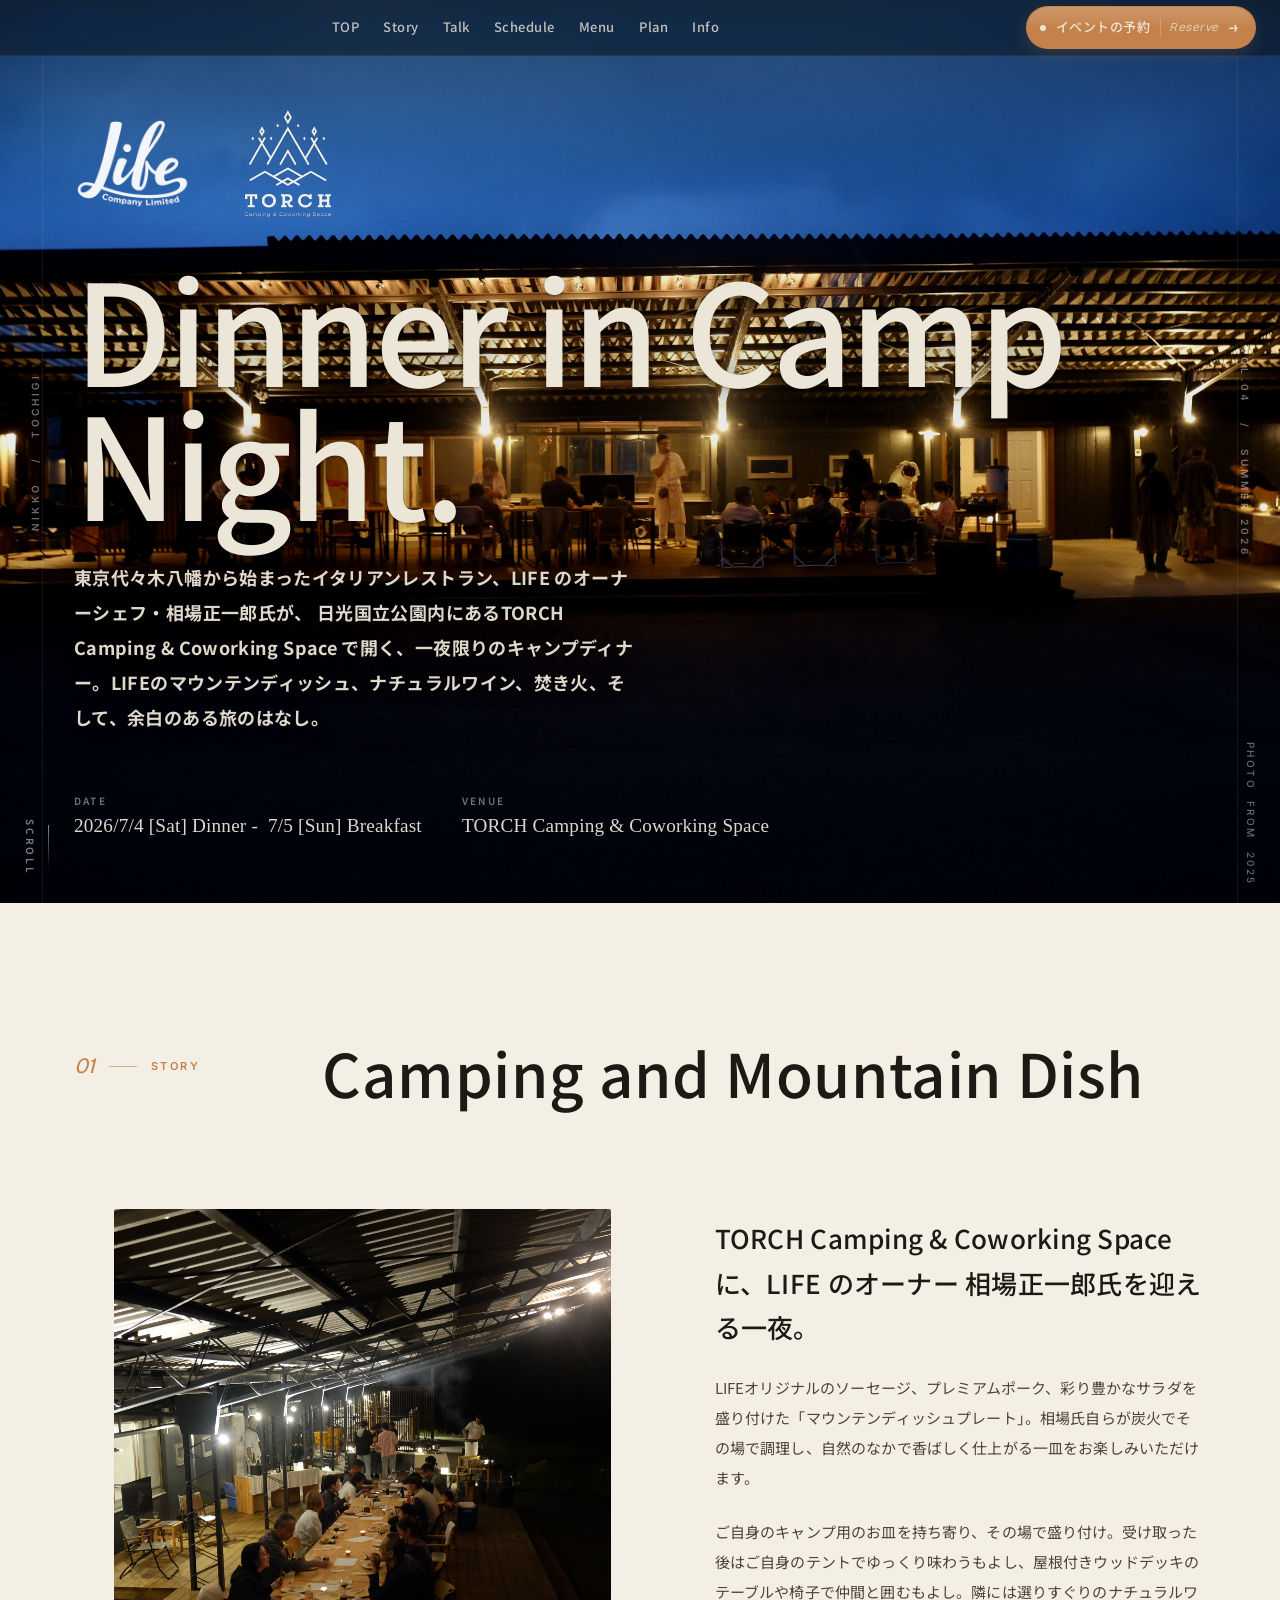
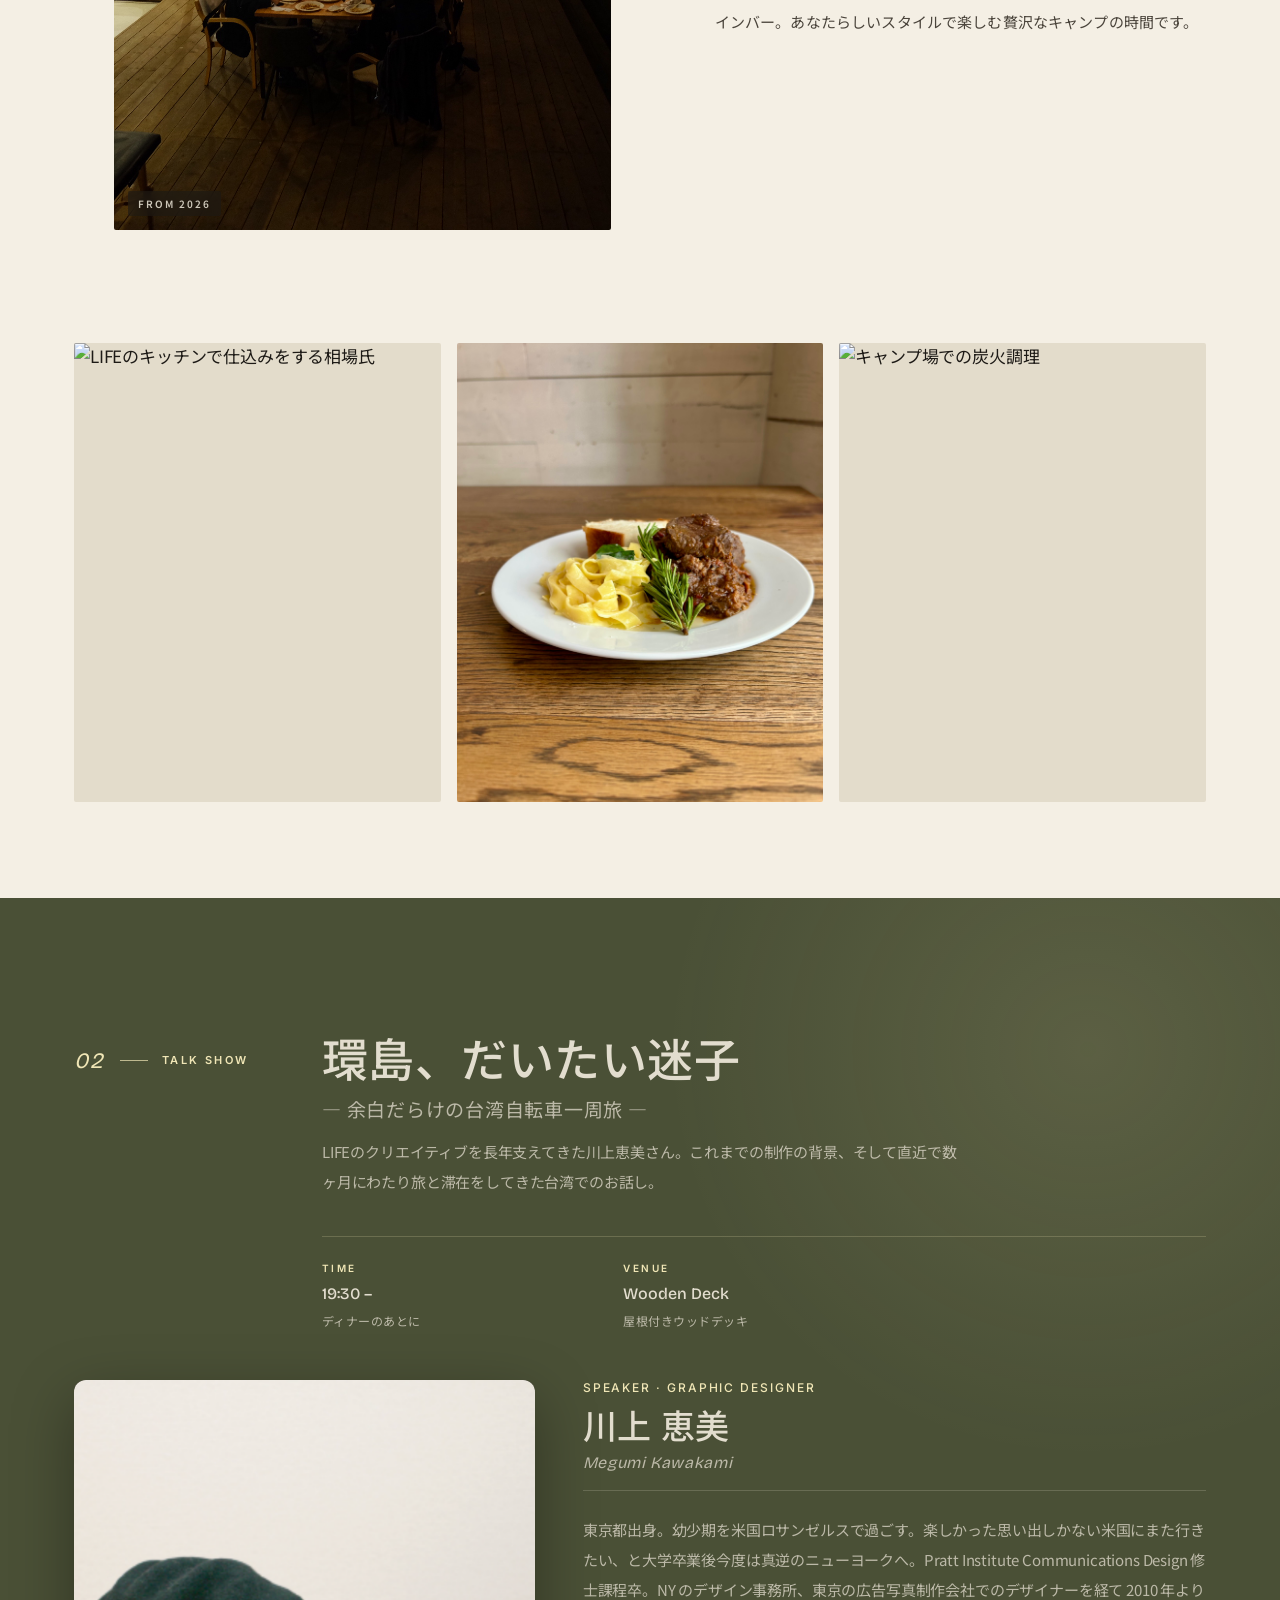
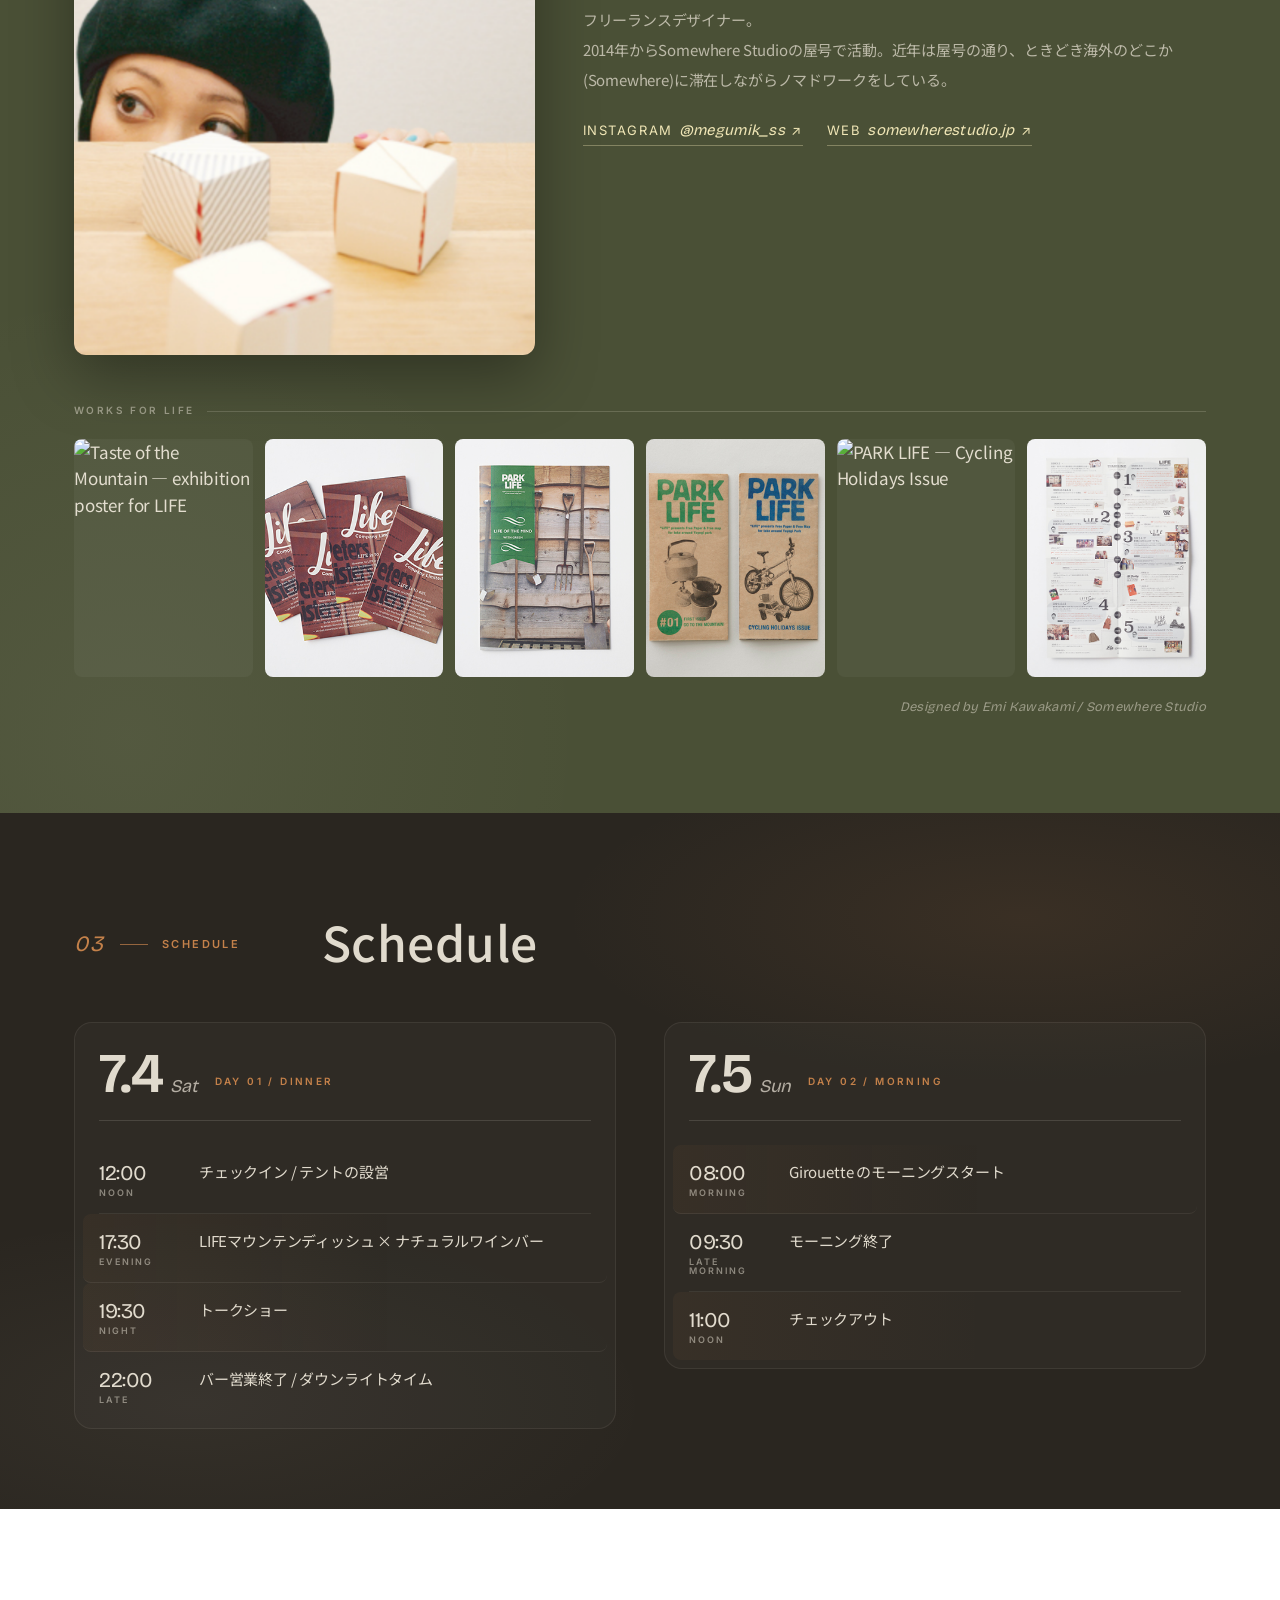
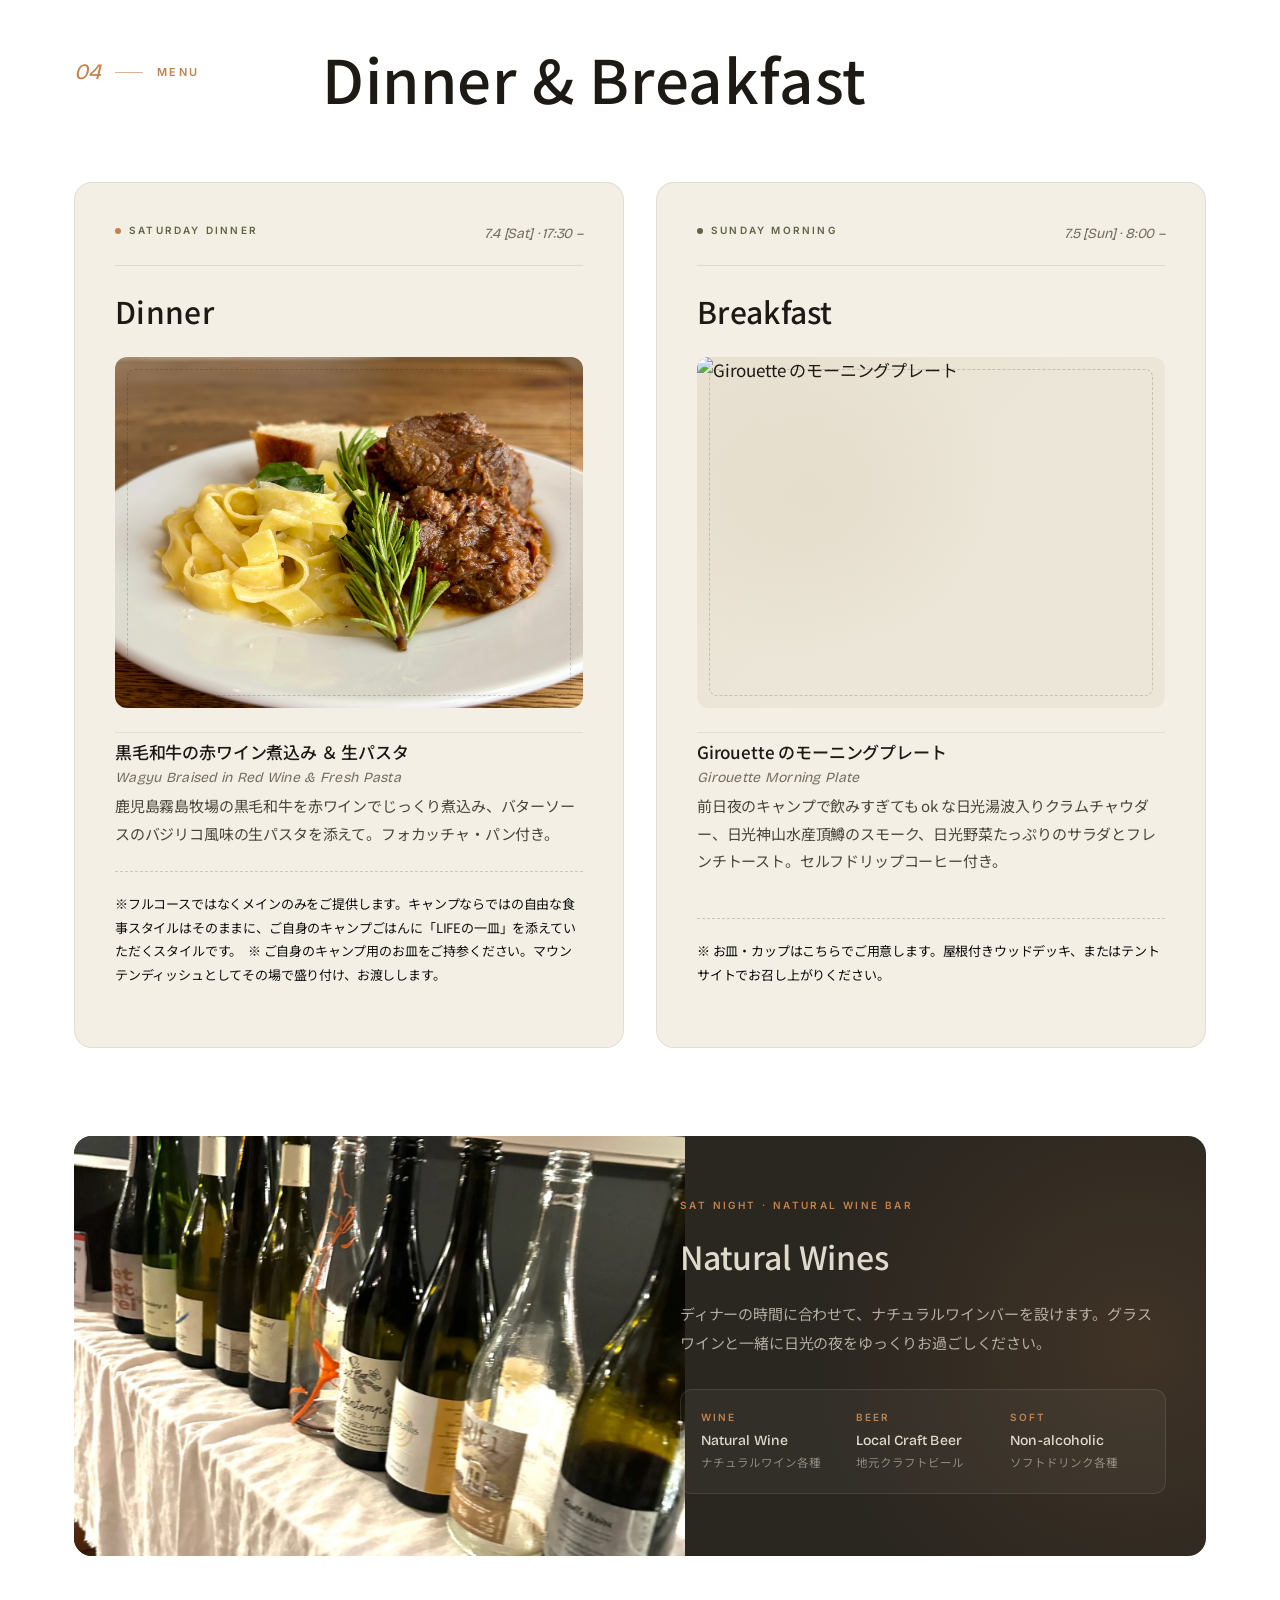
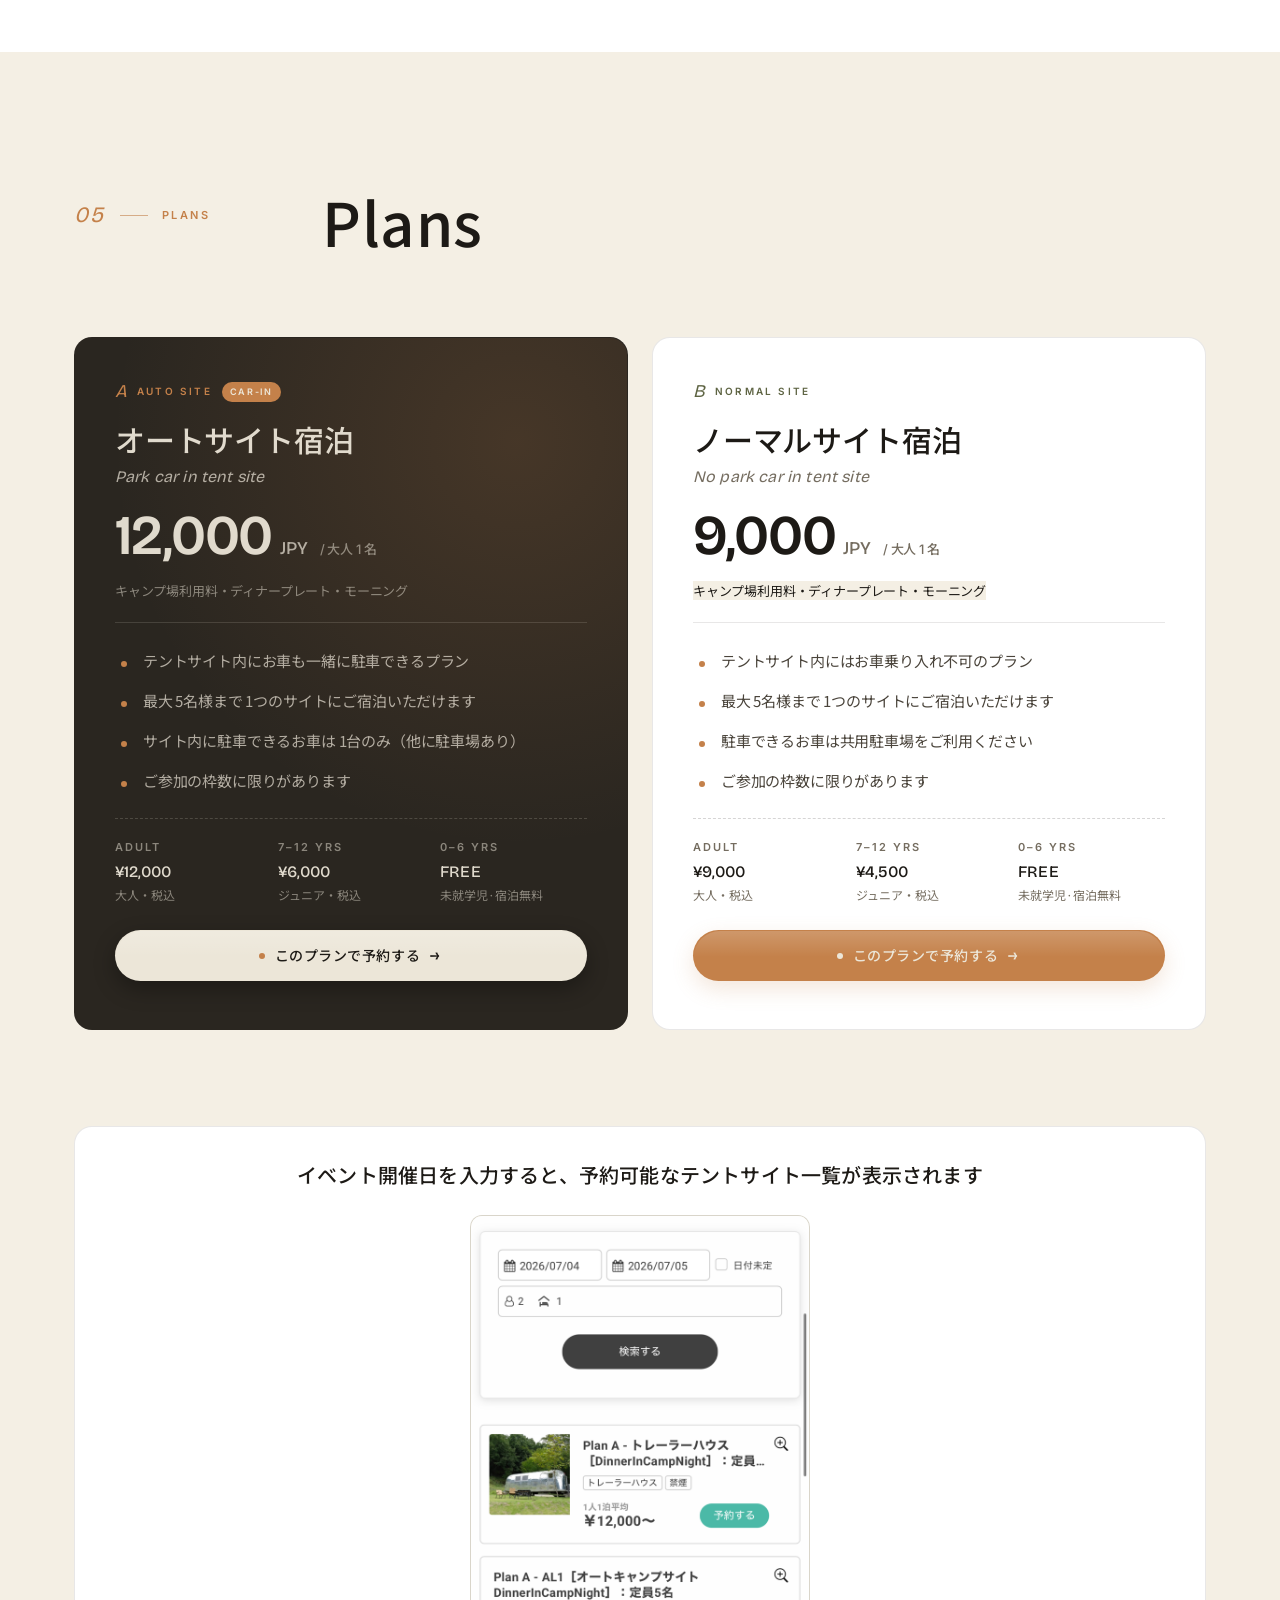
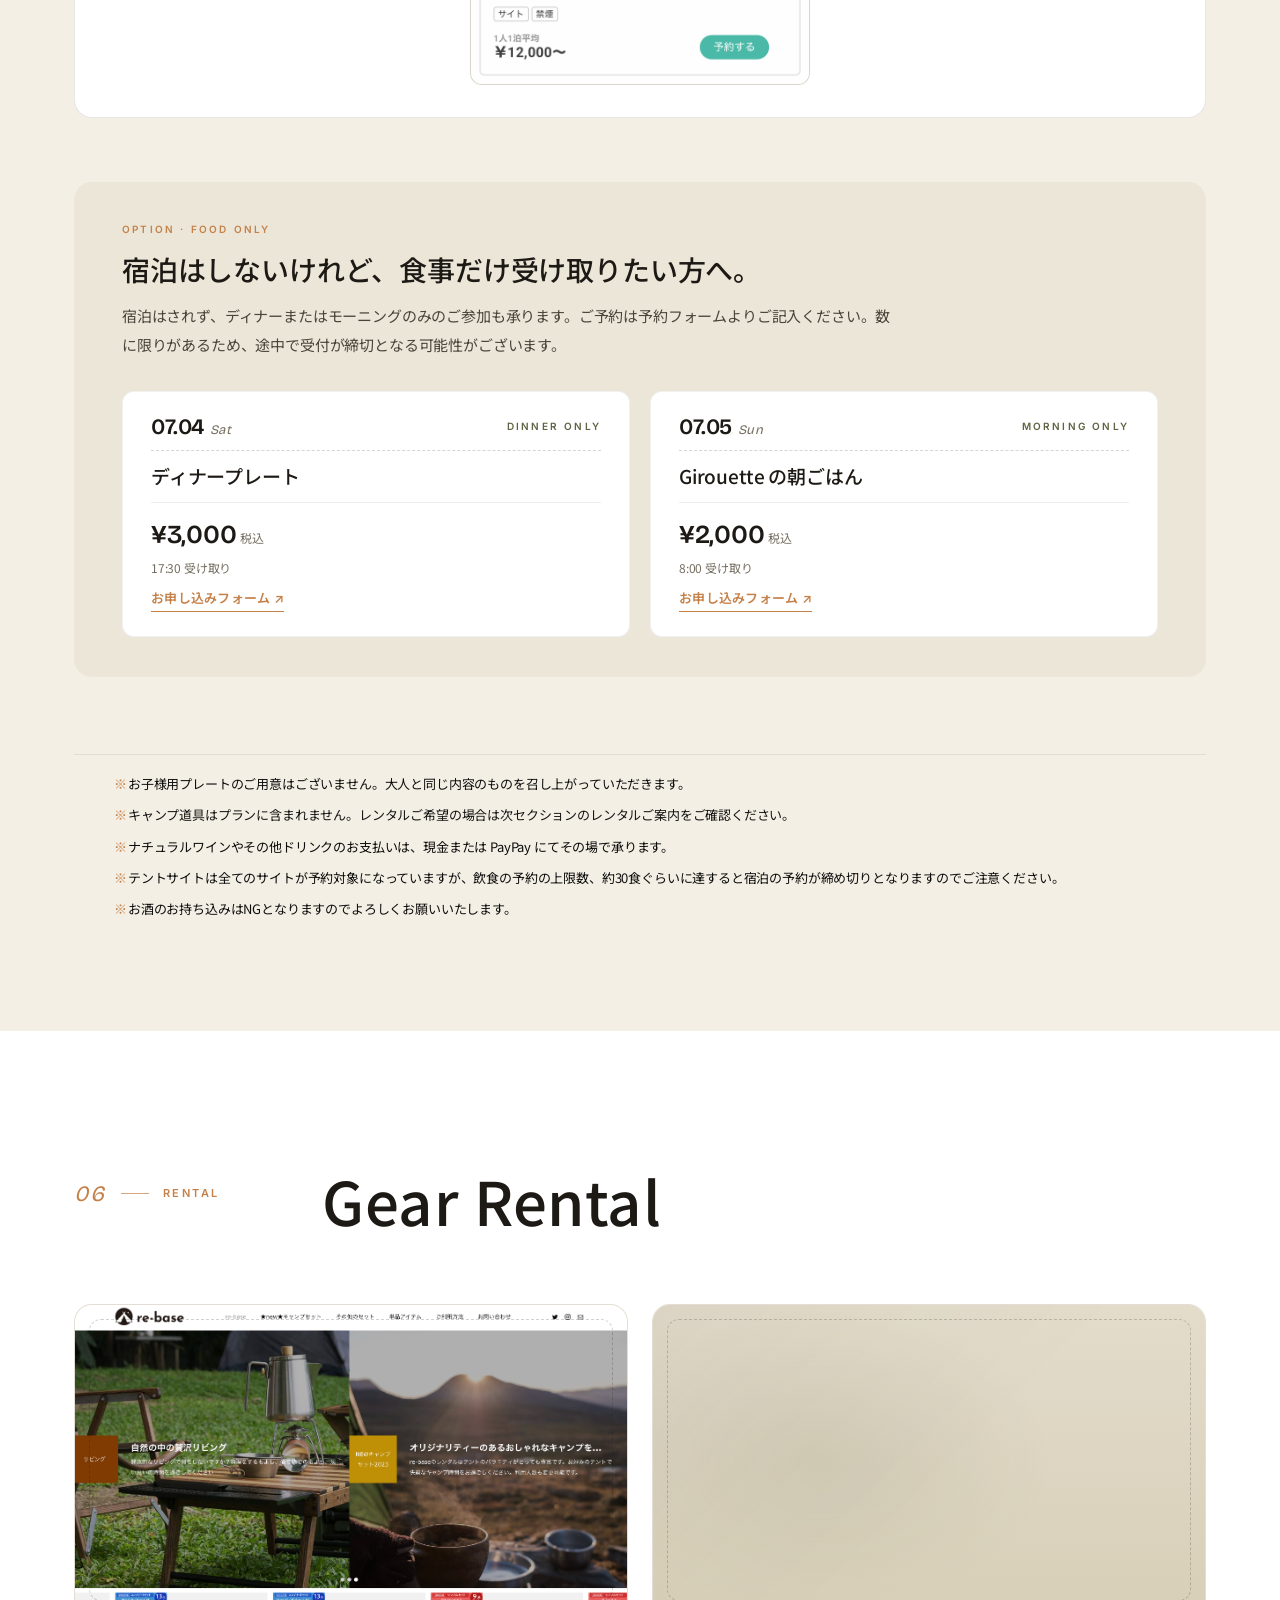
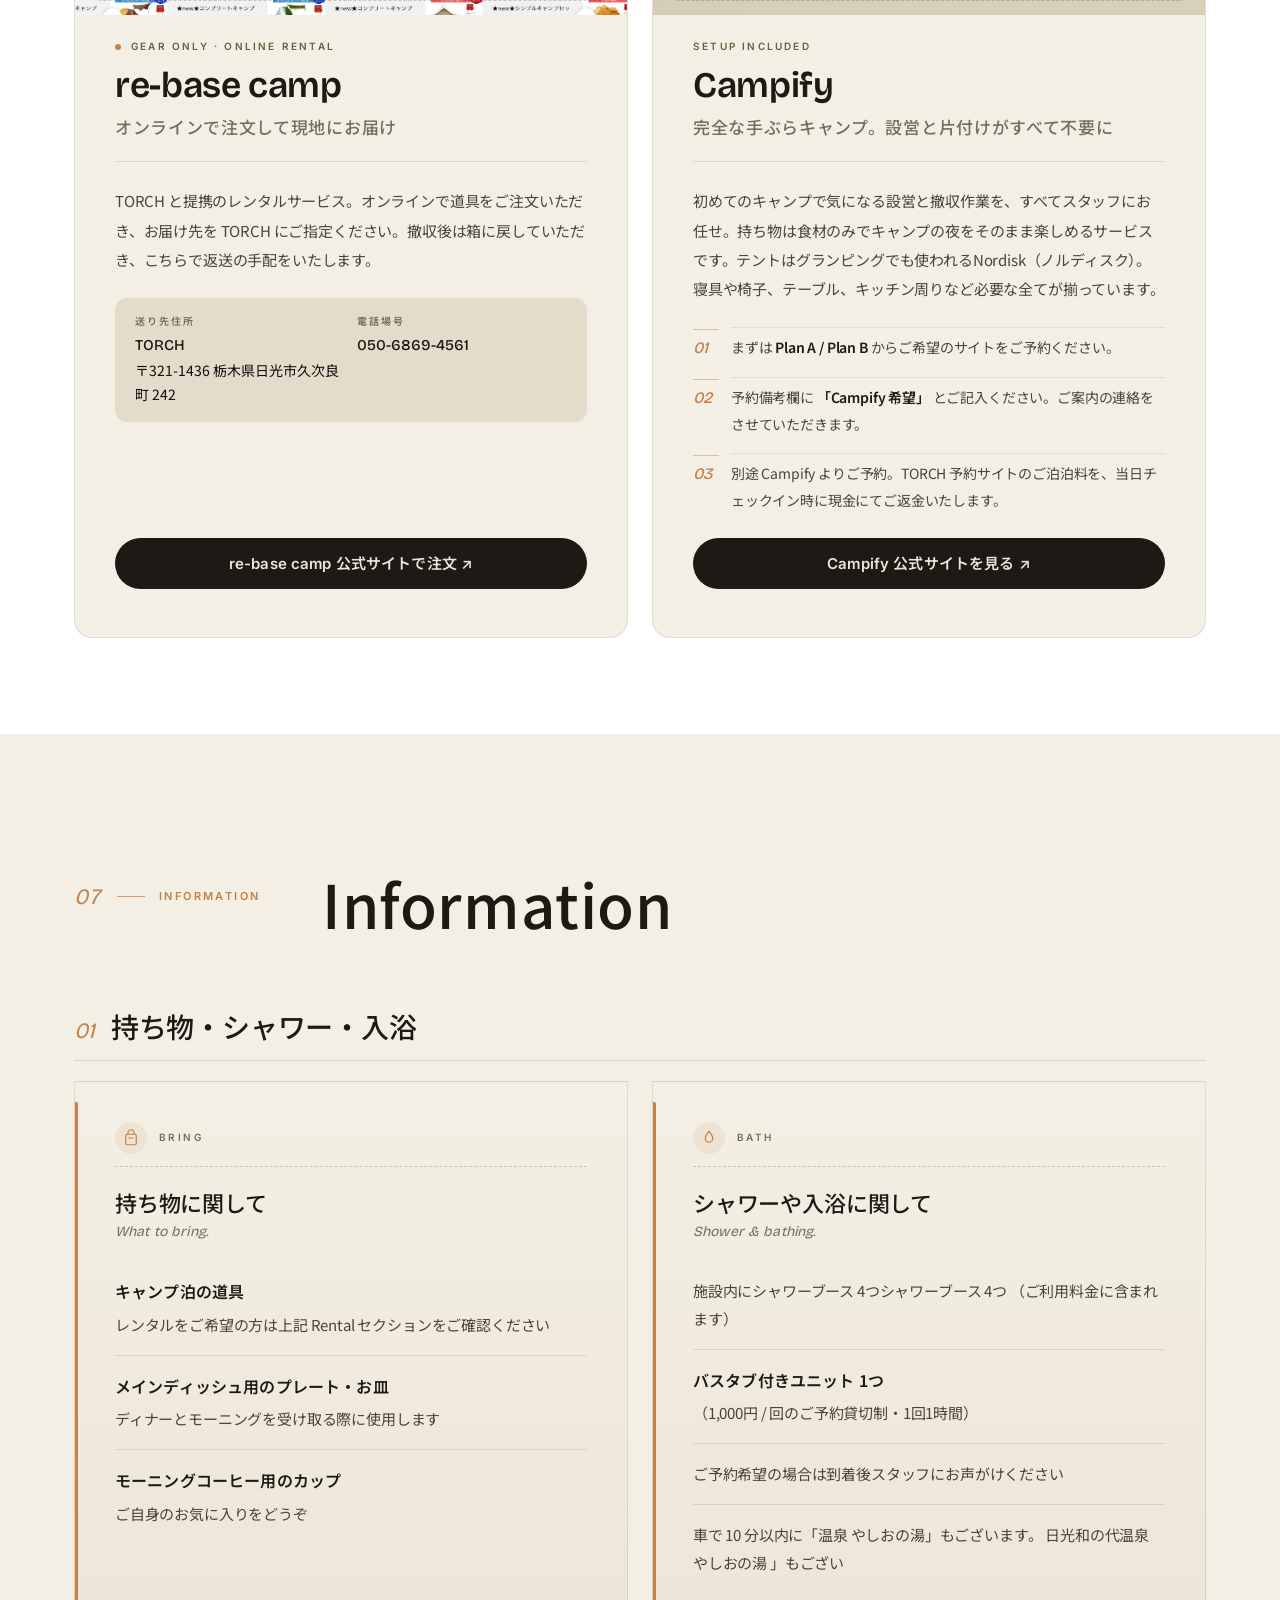
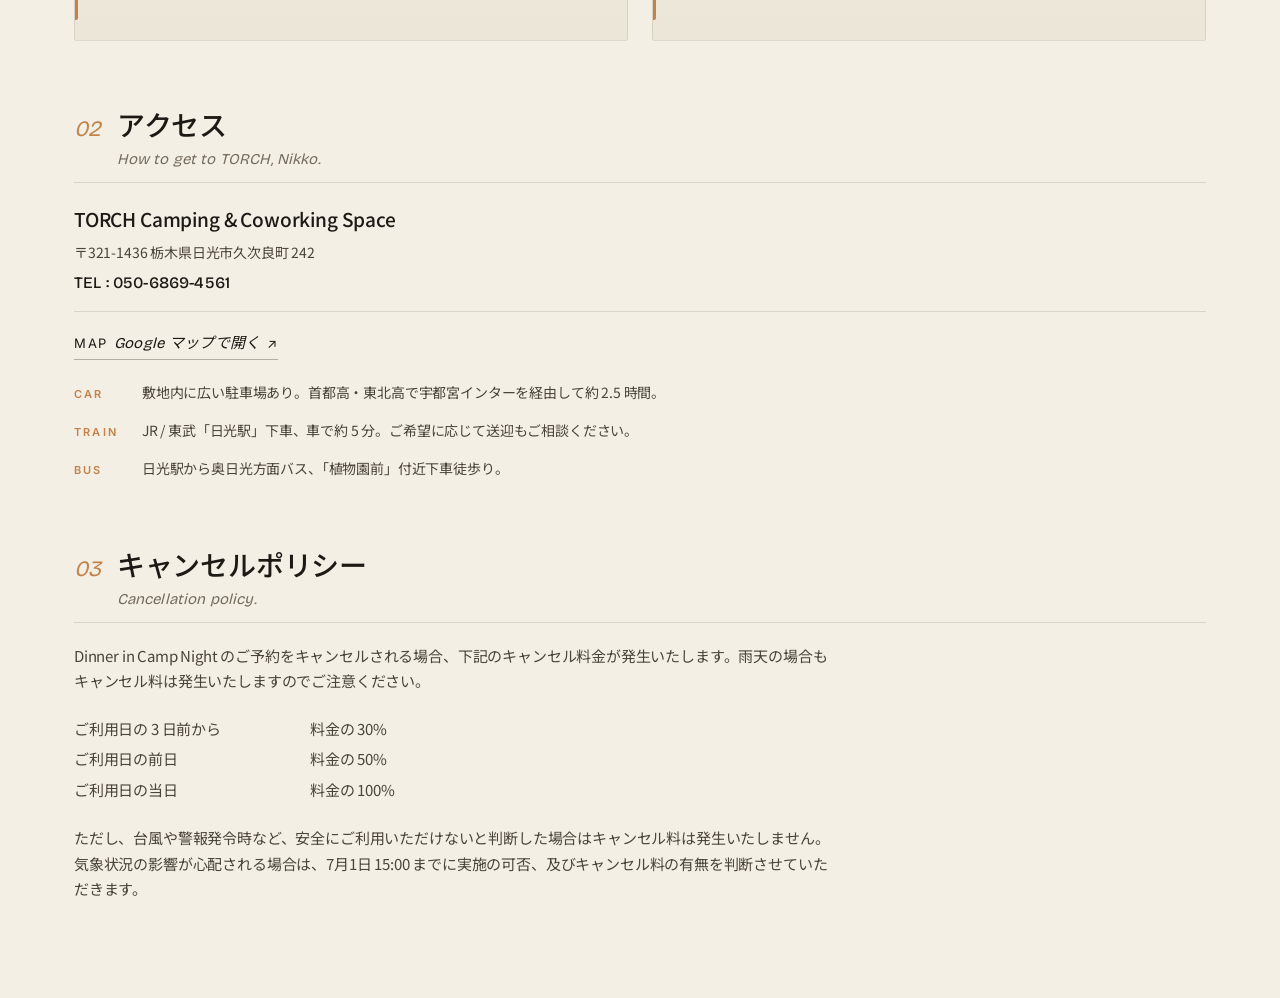
==== commit e2db866d: "Plans注意書き: 飲食上限(約30食で宿泊締切)とお酒持ち込みNGの2項目を追加 Co-Authored-By: Claude Opus 4.8 <noreply@anthropic.com>" ====
--- a/wix-embed.html
+++ b/wix-embed.html
@@ -5532,6 +5532,8 @@
       <li style="color: rgb(15, 15, 15)">お子様用プレートのご用意はございません。大人と同じ内容のものを召し上がっていただきます。</li>
       <li style="color: rgb(21, 21, 20)">キャンプ道具はプランに含まれません。レンタルご希望の場合は次セクションのレンタルご案内をご確認ください。</li>
       <li style="color: rgb(12, 12, 11)">ナチュラルワインやその他ドリンクのお支払いは、現金または PayPay にてその場で承ります。</li>
+      <li style="color: rgb(15, 15, 15)">テントサイトは全てのサイトが予約対象になっていますが、飲食の予約の上限数、約30食ぐらいに達すると宿泊の予約が締め切りとなりますのでご注意ください。</li>
+      <li style="color: rgb(15, 15, 15)">お酒のお持ち込みはNGとなりますのでよろしくお願いいたします。</li>
     </ul>
 
   </div>
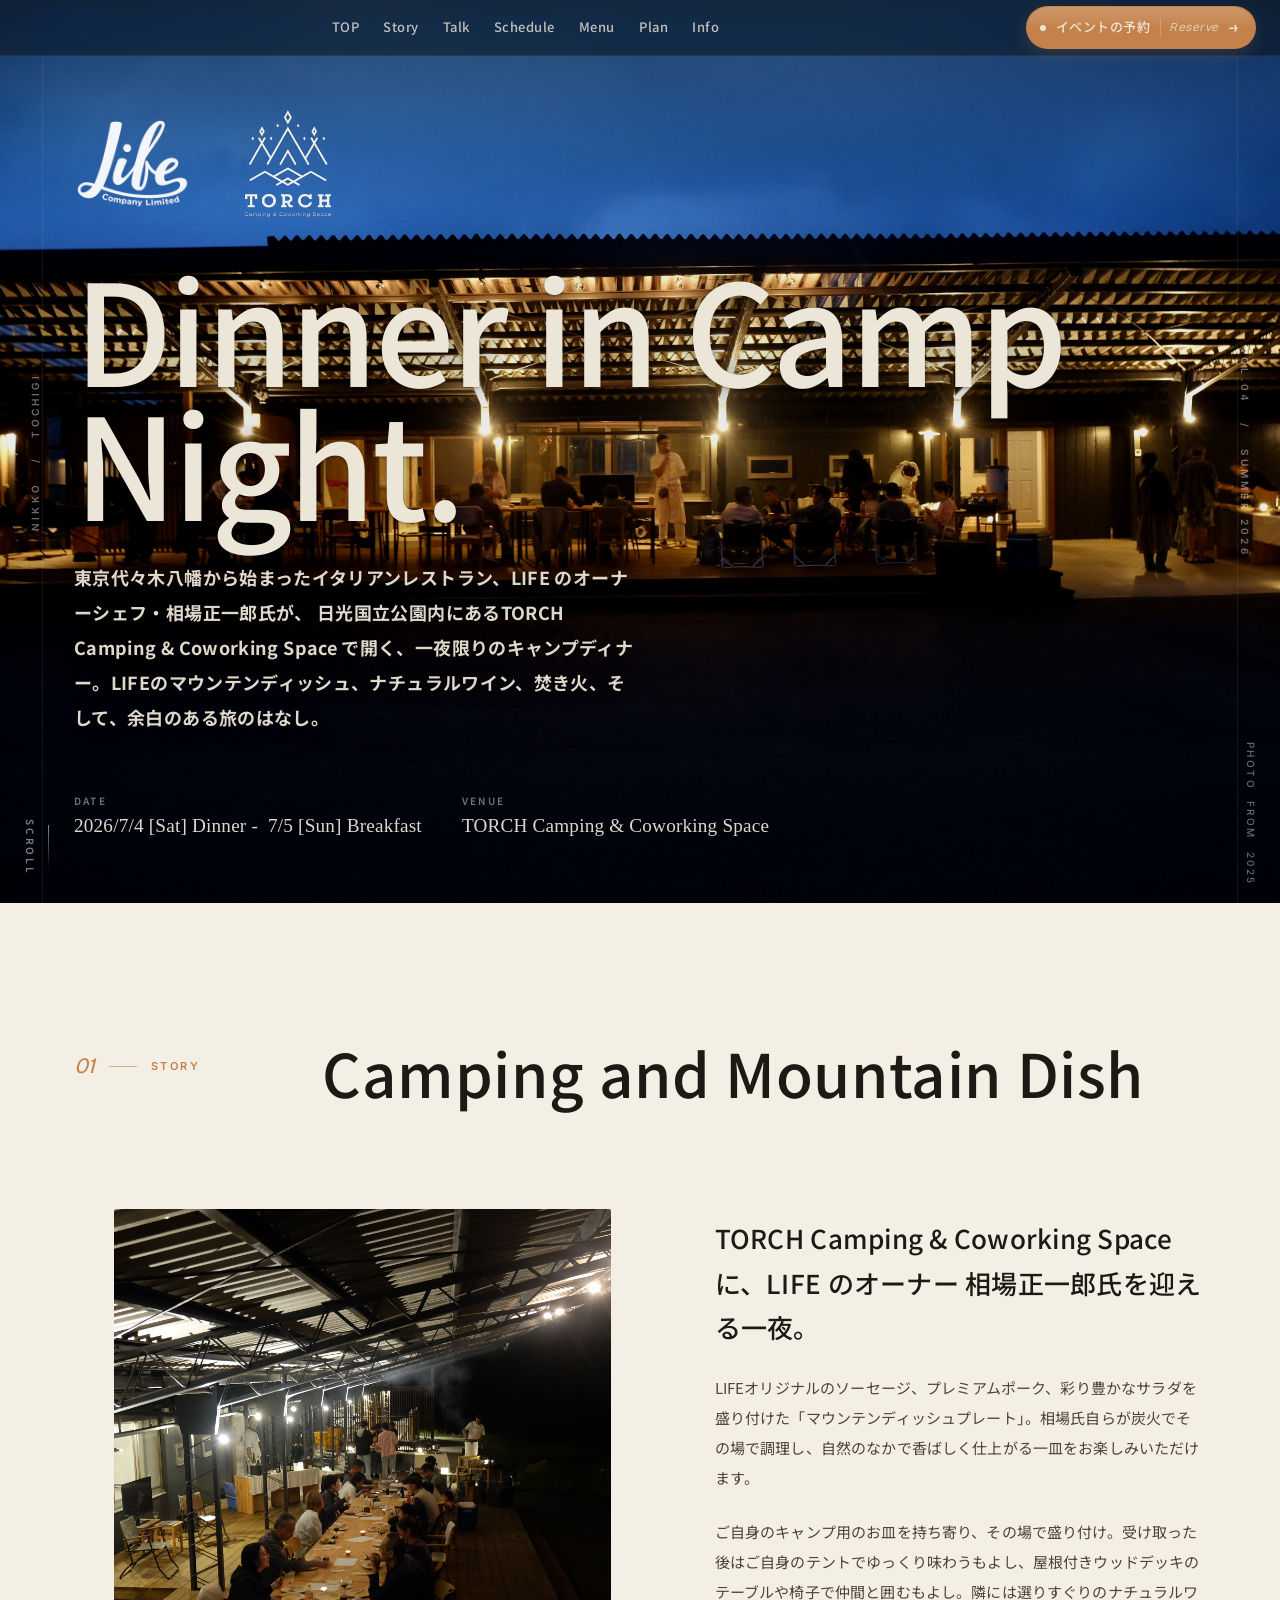
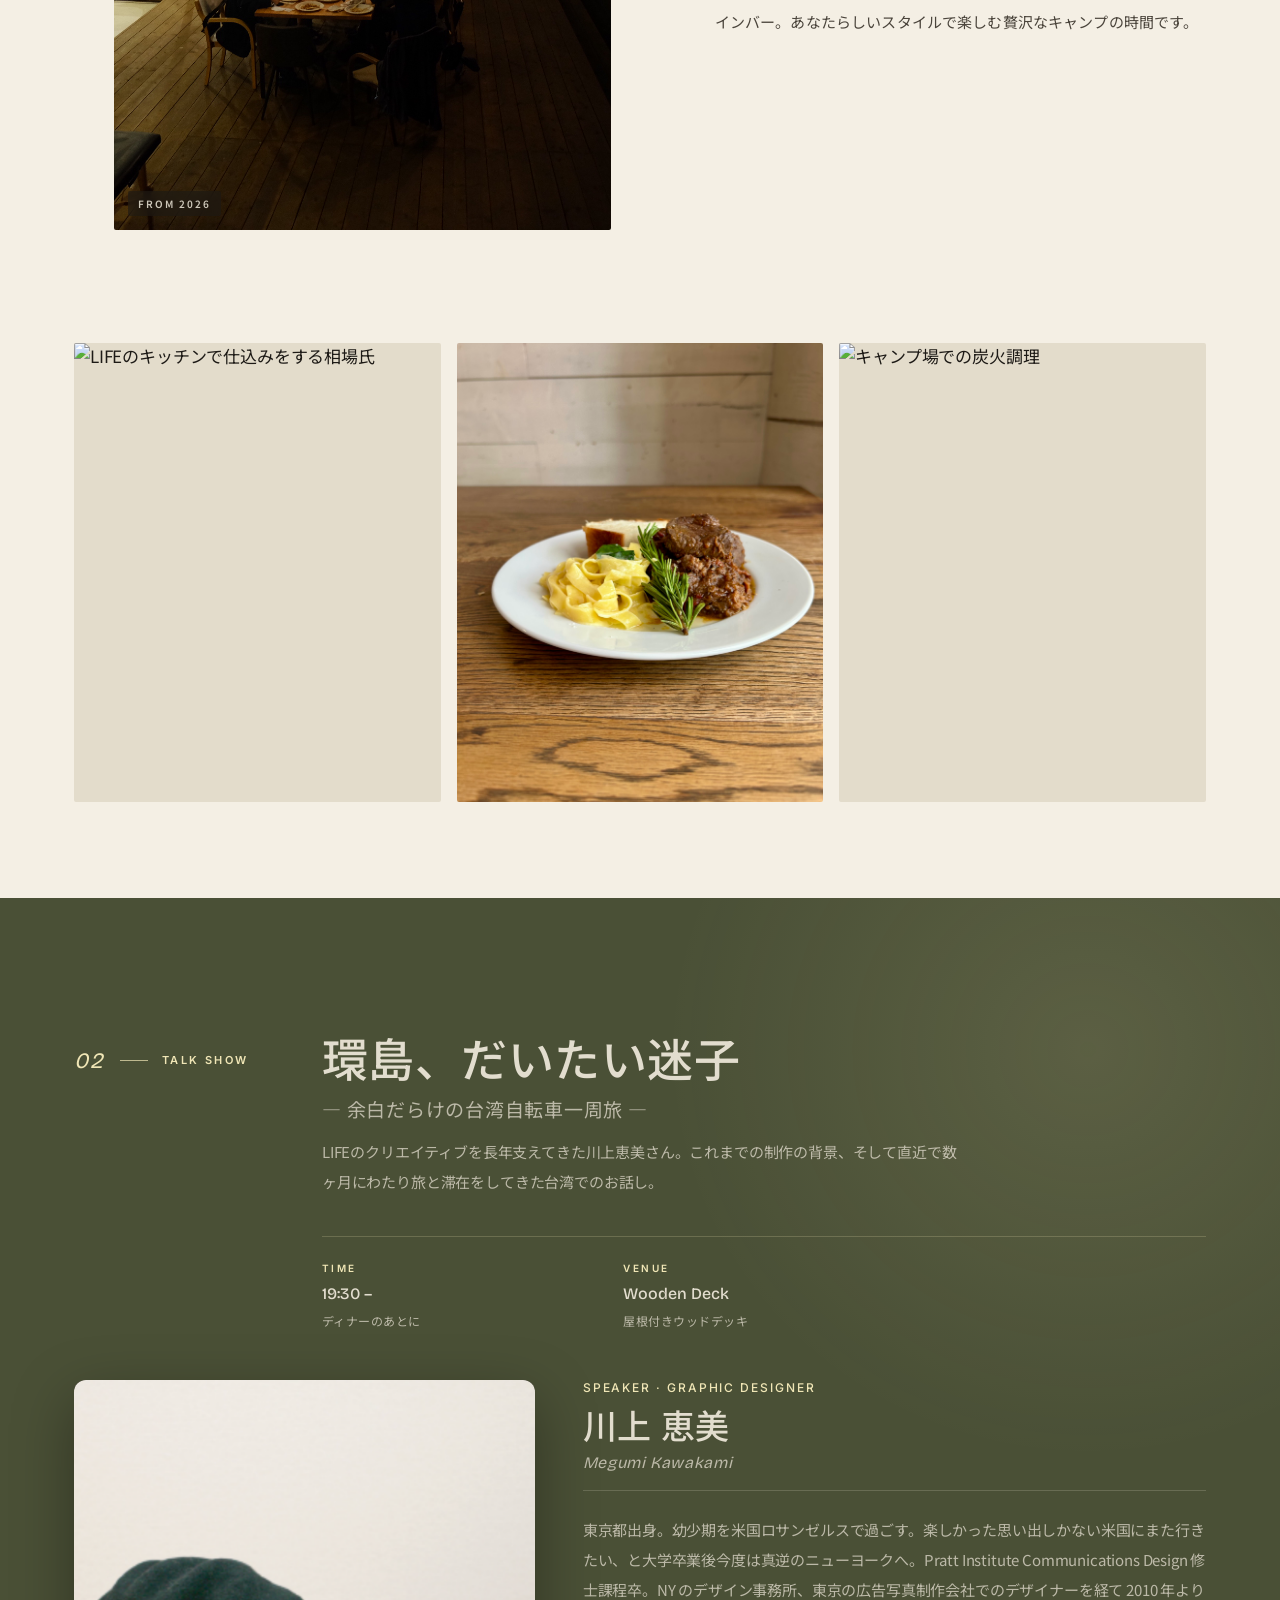
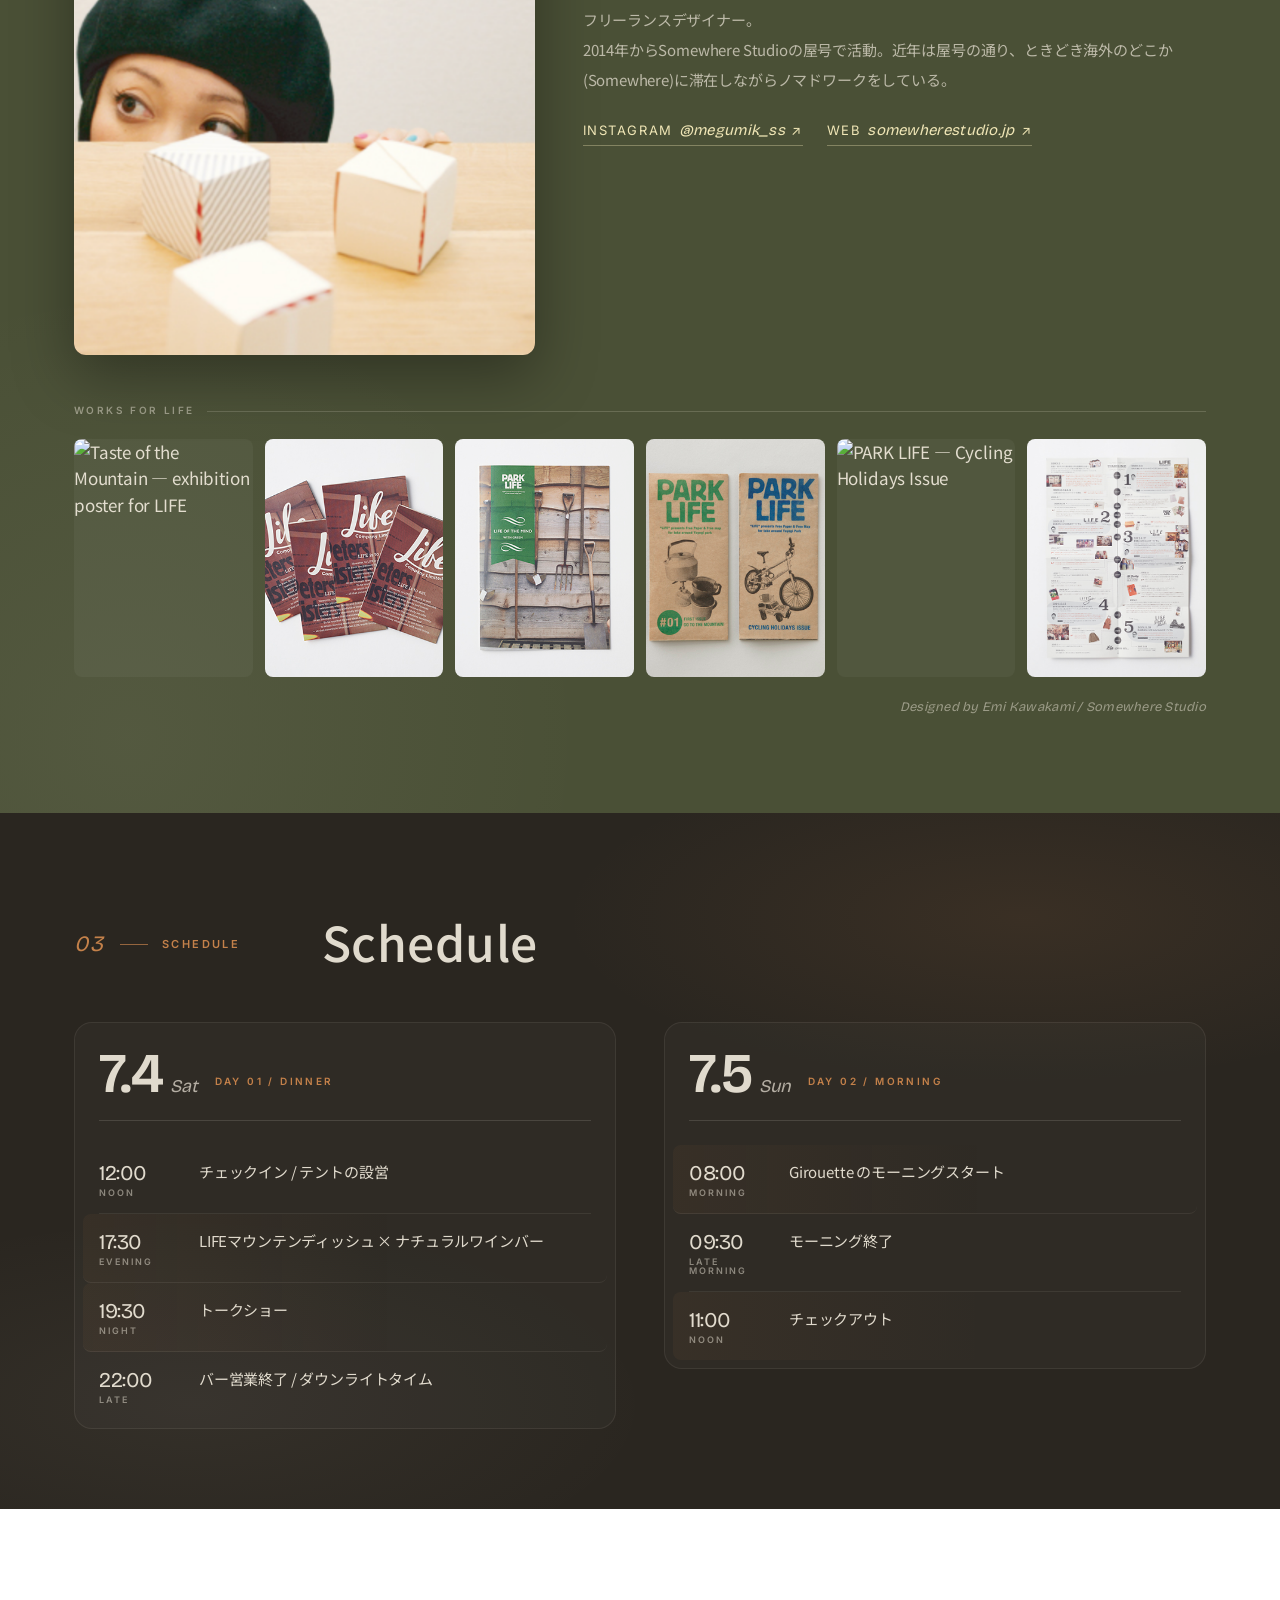
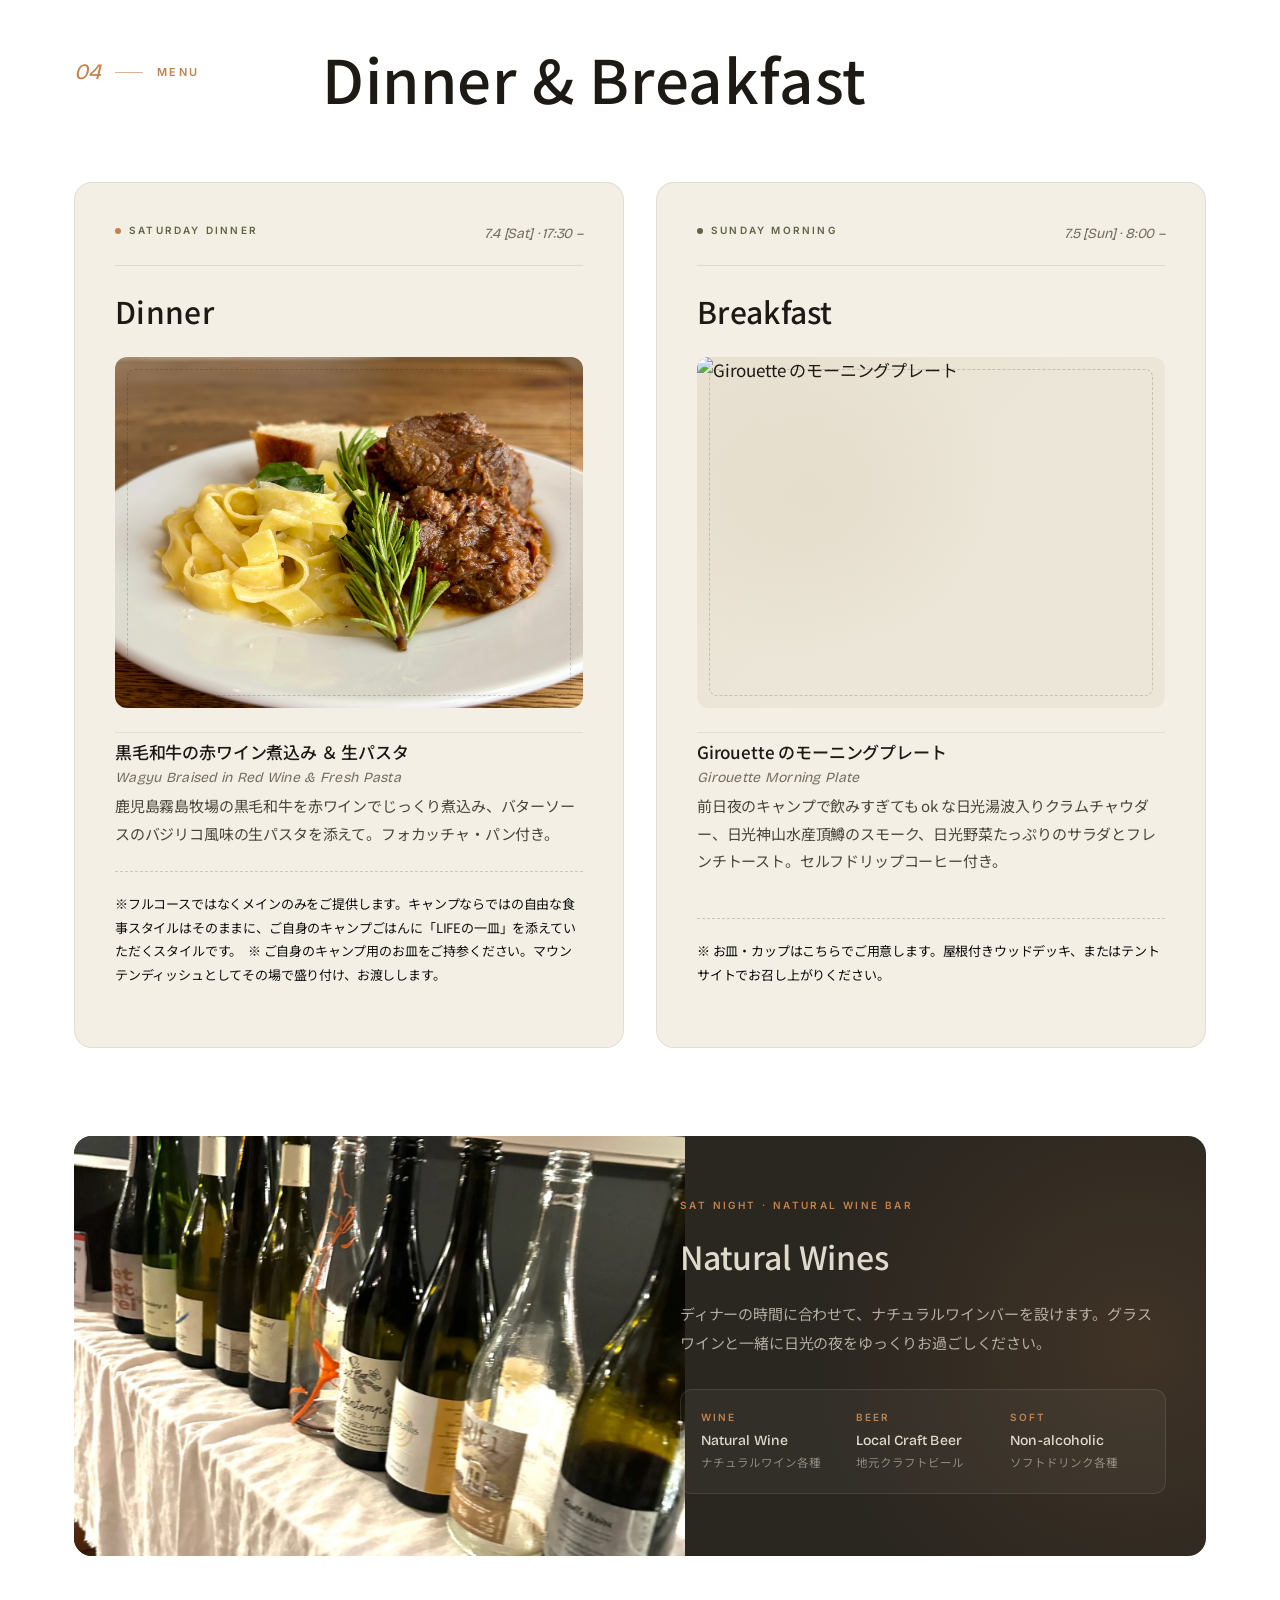
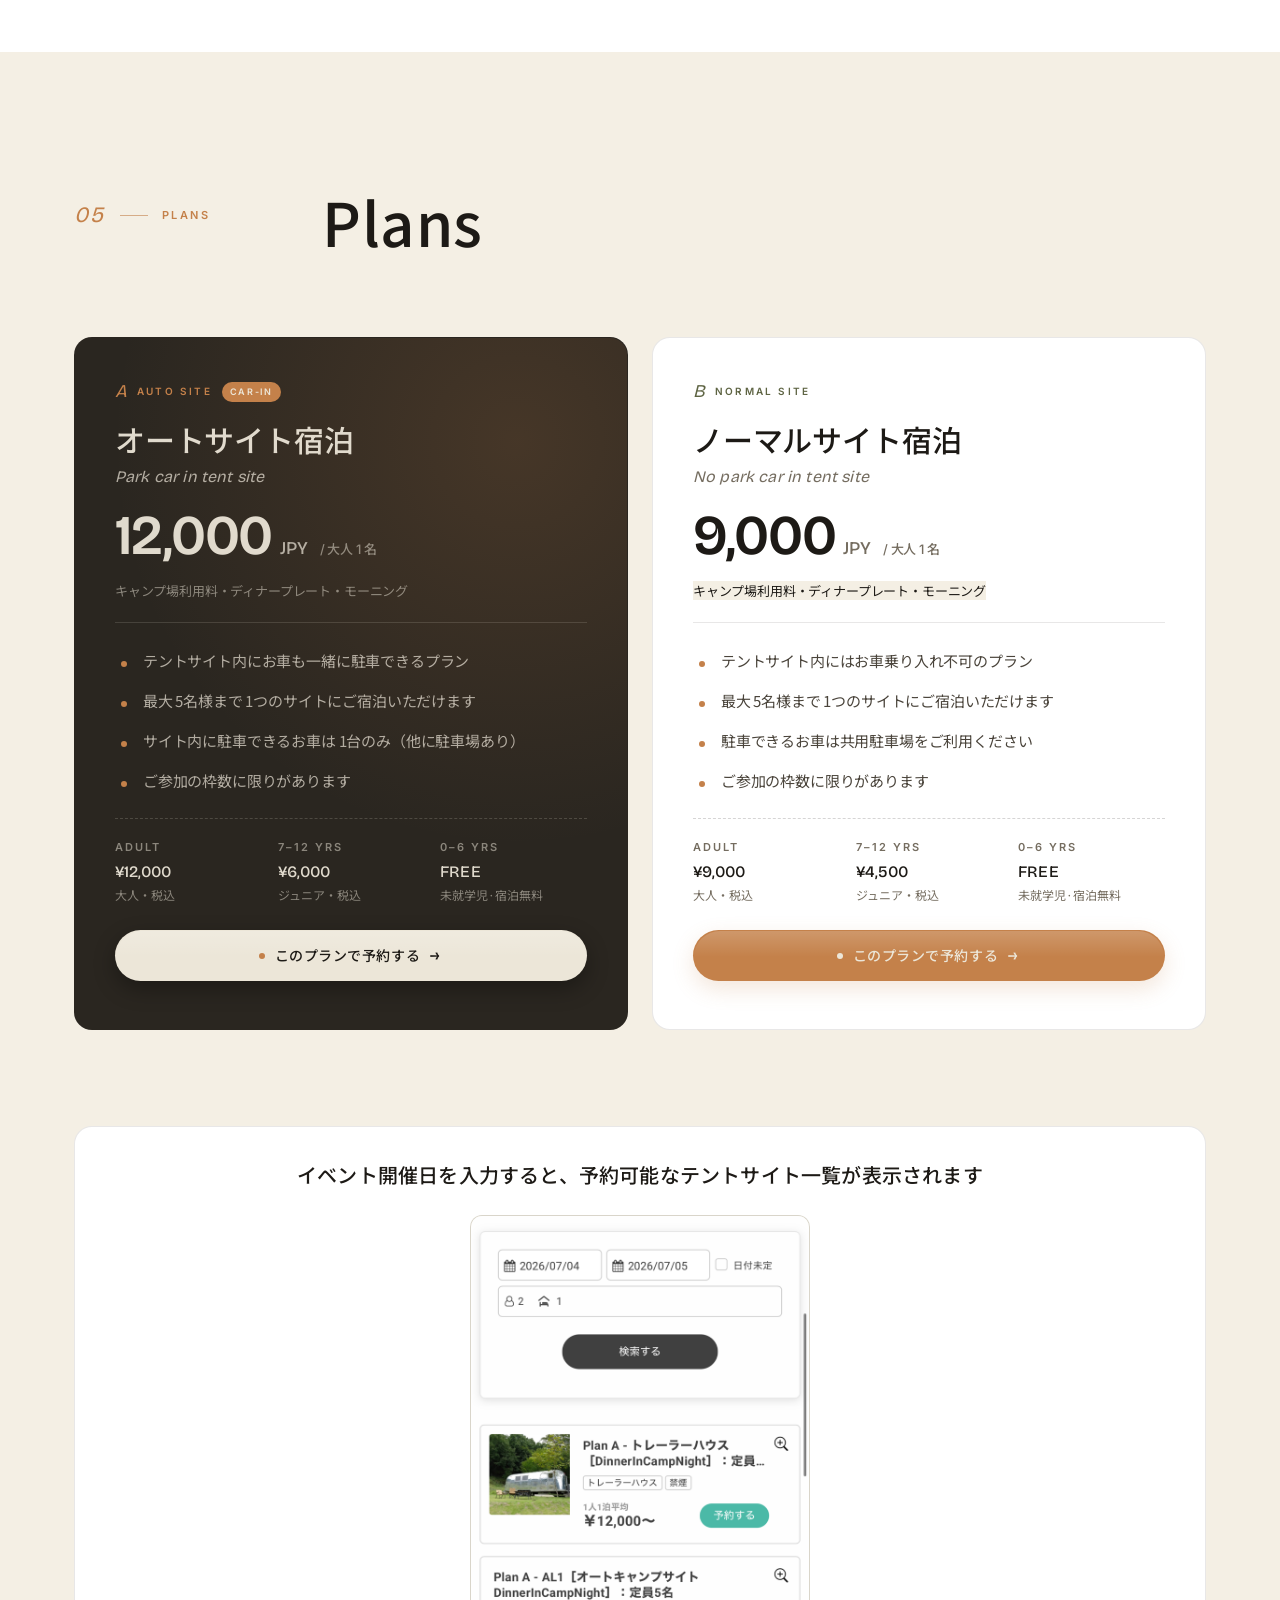
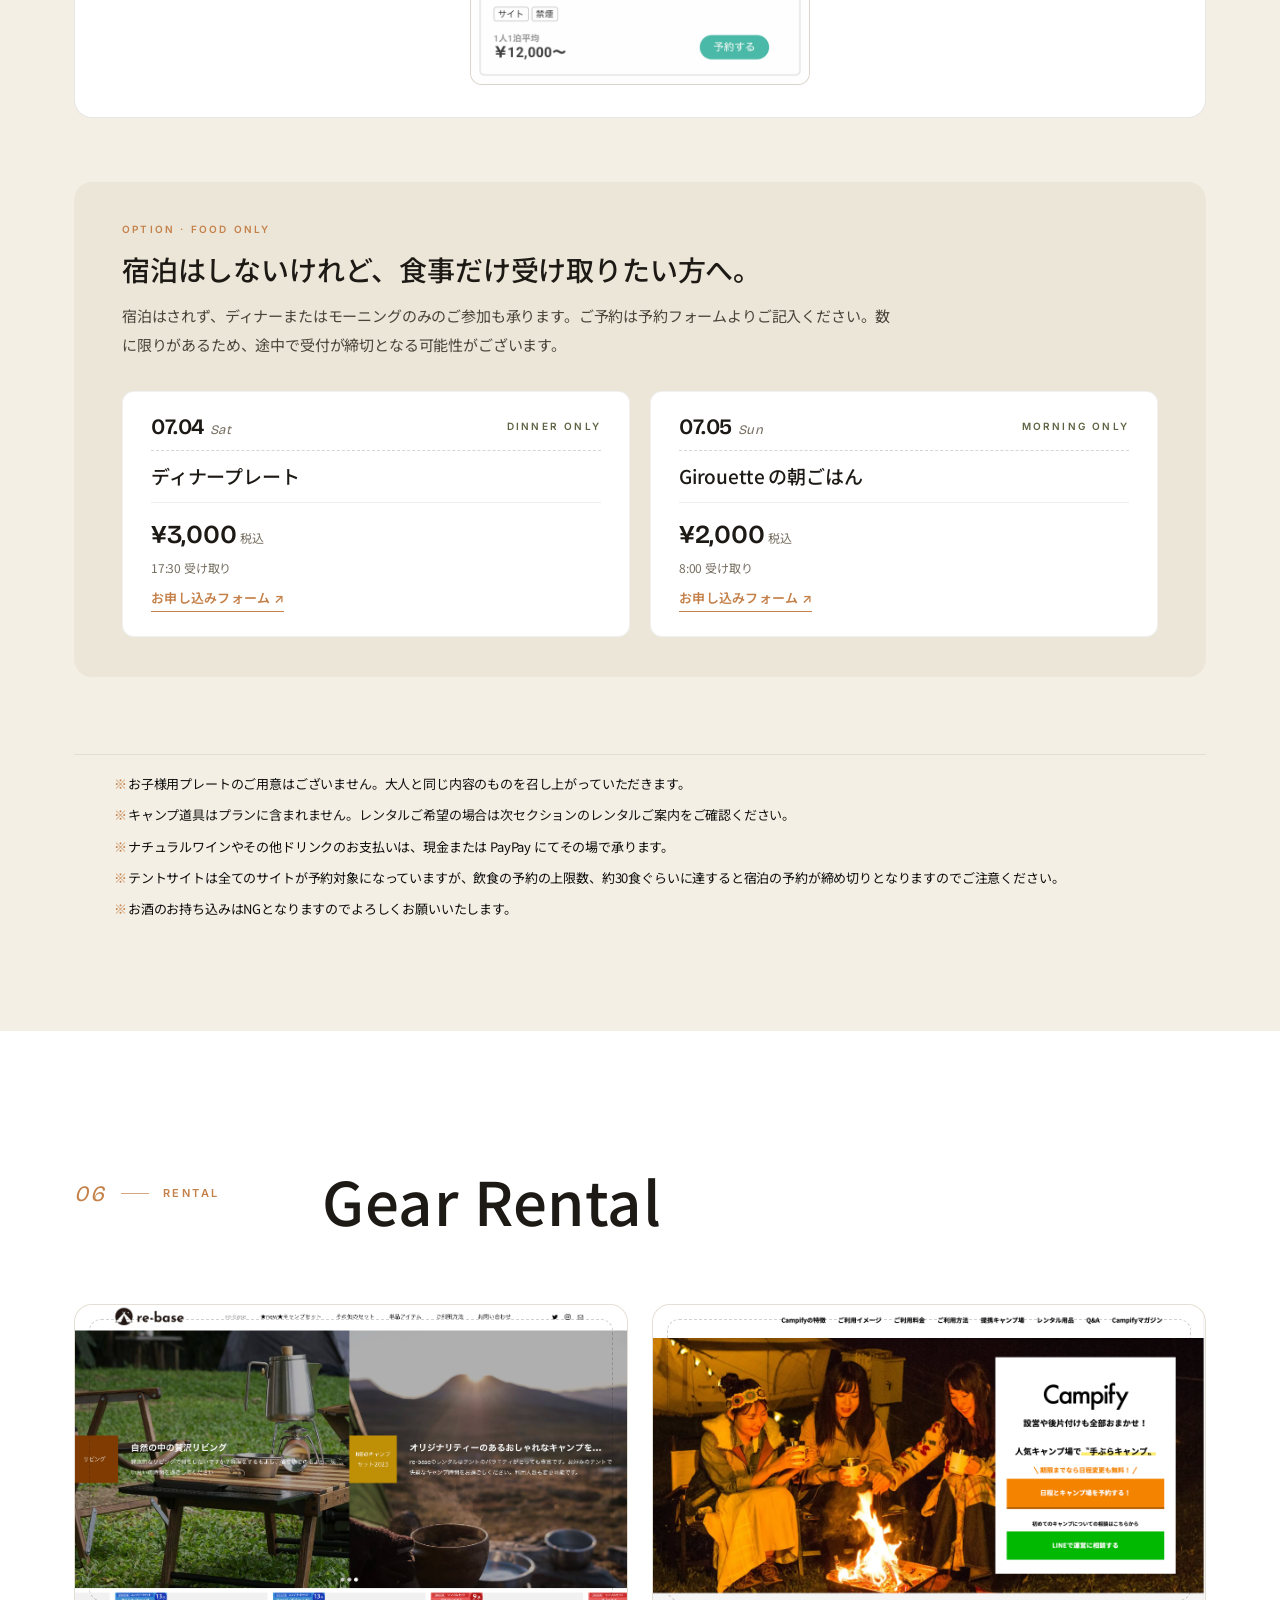
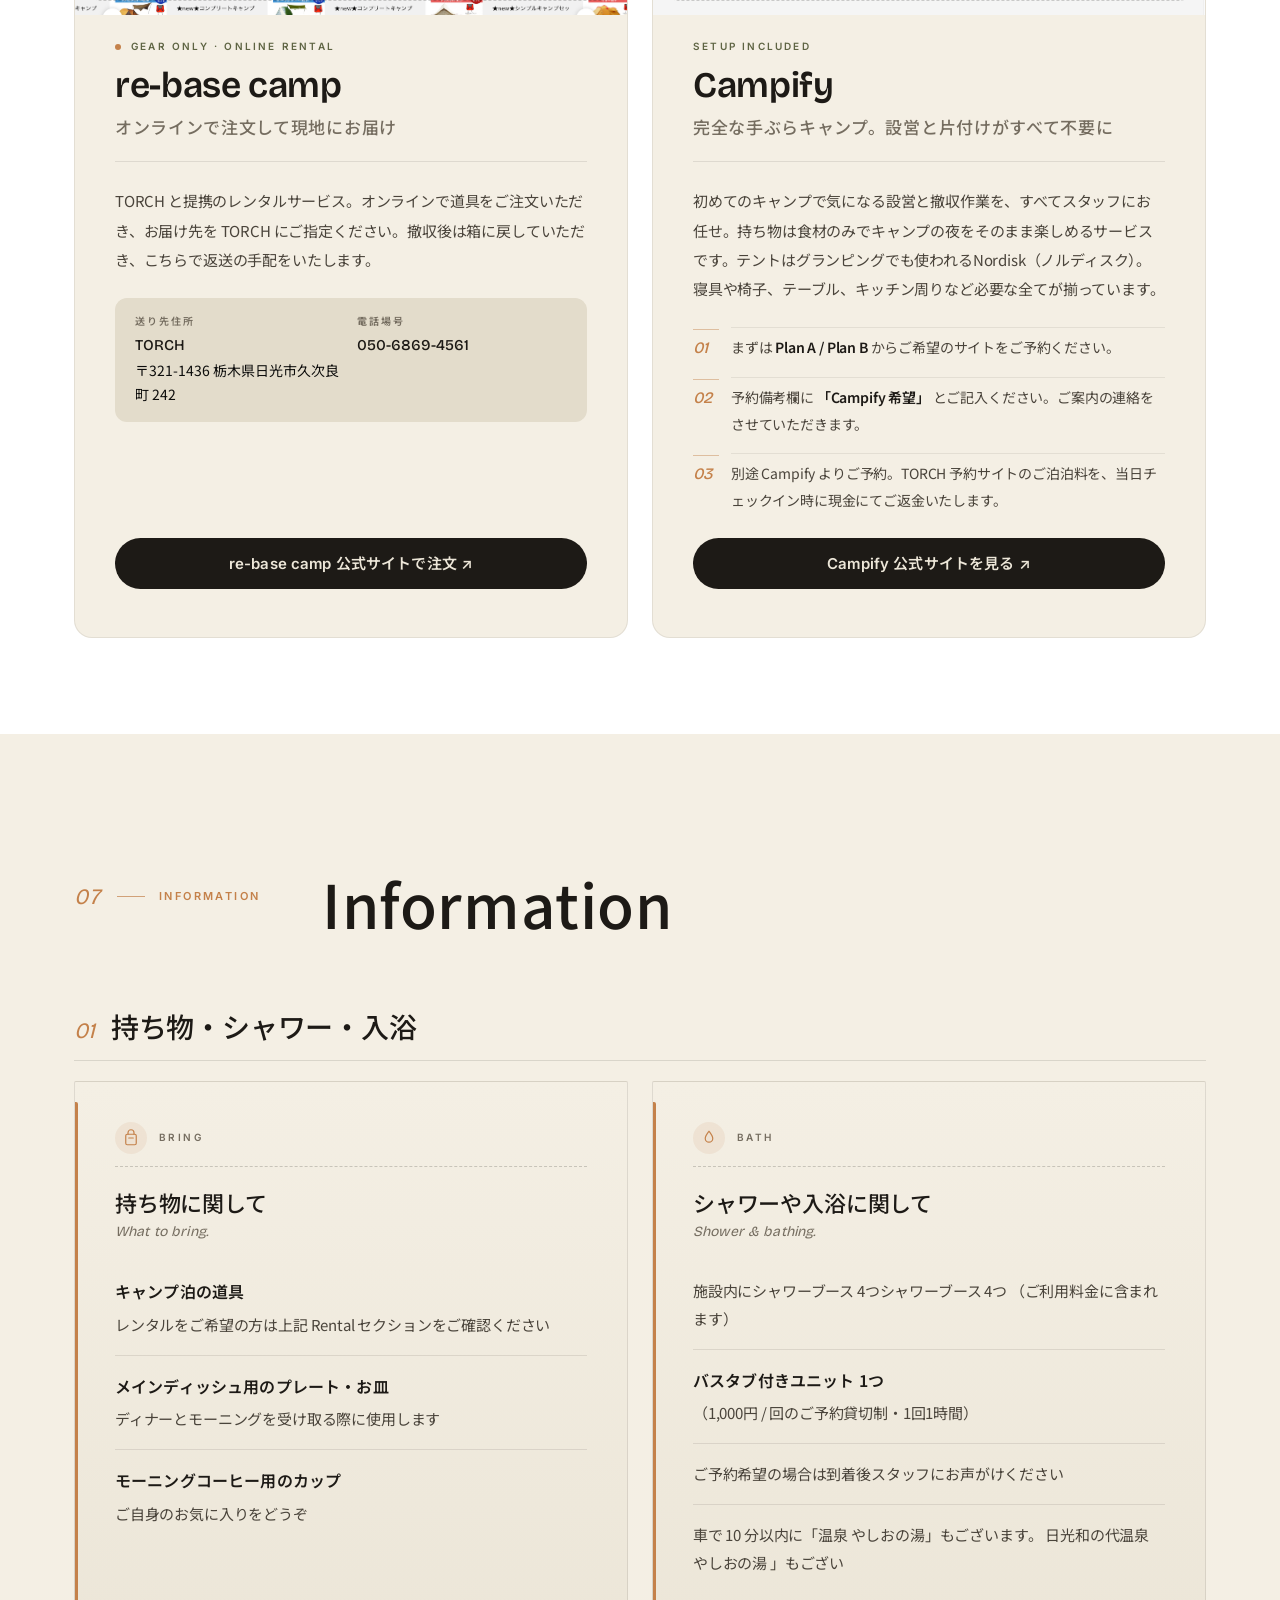
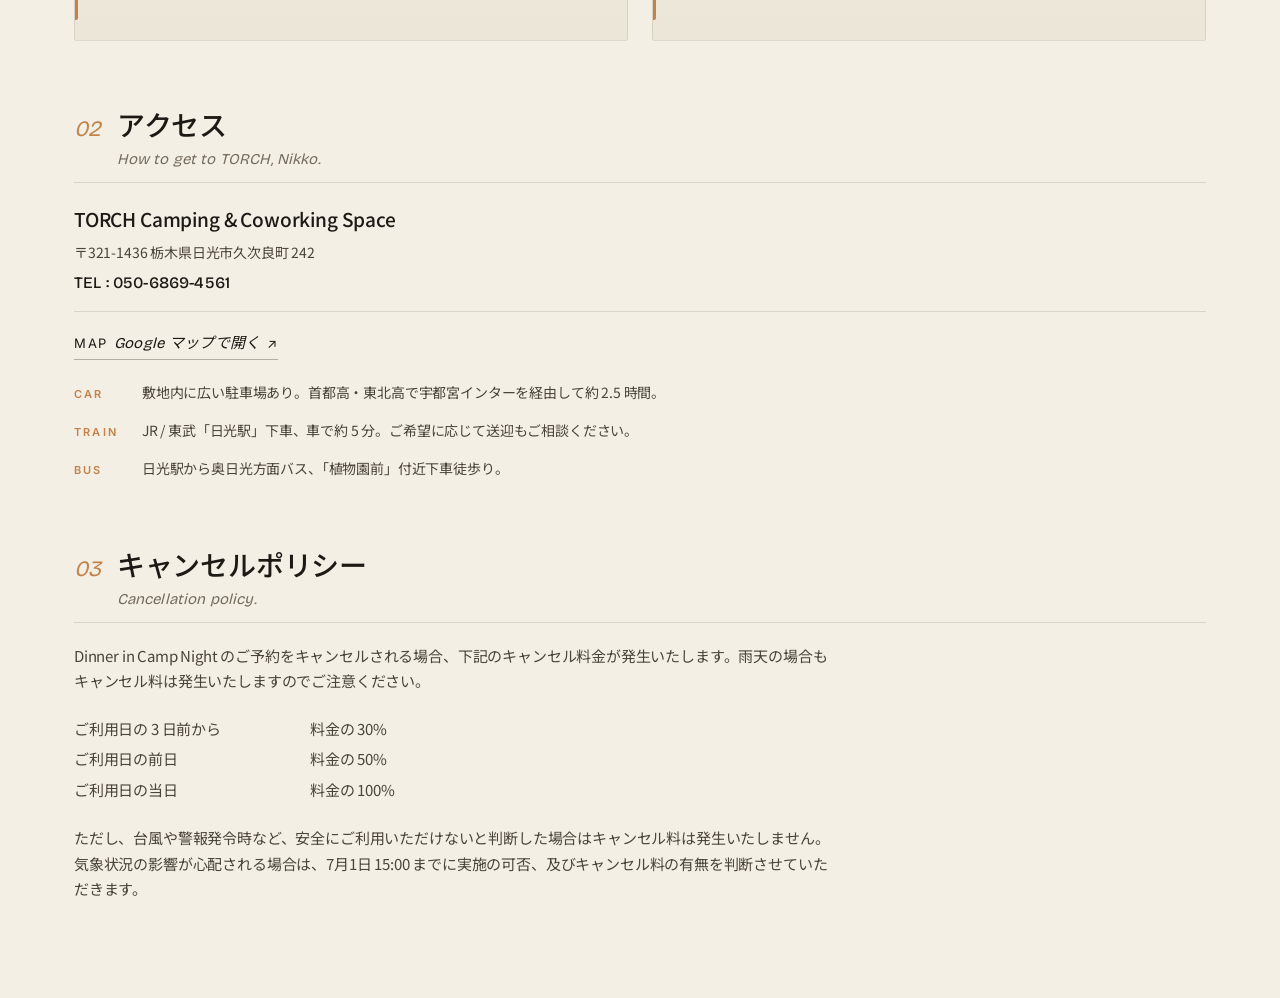
==== commit afe75840: "Nav: ハンバーガーの線がiOS既定の青になる問題を修正(明示colorでテーマ色＝円と同系の白に) Co-Authored-By: Claude Opus 4.8 <noreply@anthrop" ====
--- a/wix-embed.html
+++ b/wix-embed.html
@@ -146,12 +146,14 @@
   border-radius: 50%;
   padding: 0;
   cursor: pointer;
+  color: var(--color-on-dark);
   -webkit-tap-highlight-color: transparent;
   transition: background var(--duration-fast) var(--ease-apple),
               border-color var(--duration-fast) var(--ease-apple);
 }
 .nav.is-light .nav__burger {
   border-color: rgba(29,26,22,0.18);
+  color: var(--color-near-black);
 }
 .nav__burger span {
   position: absolute;
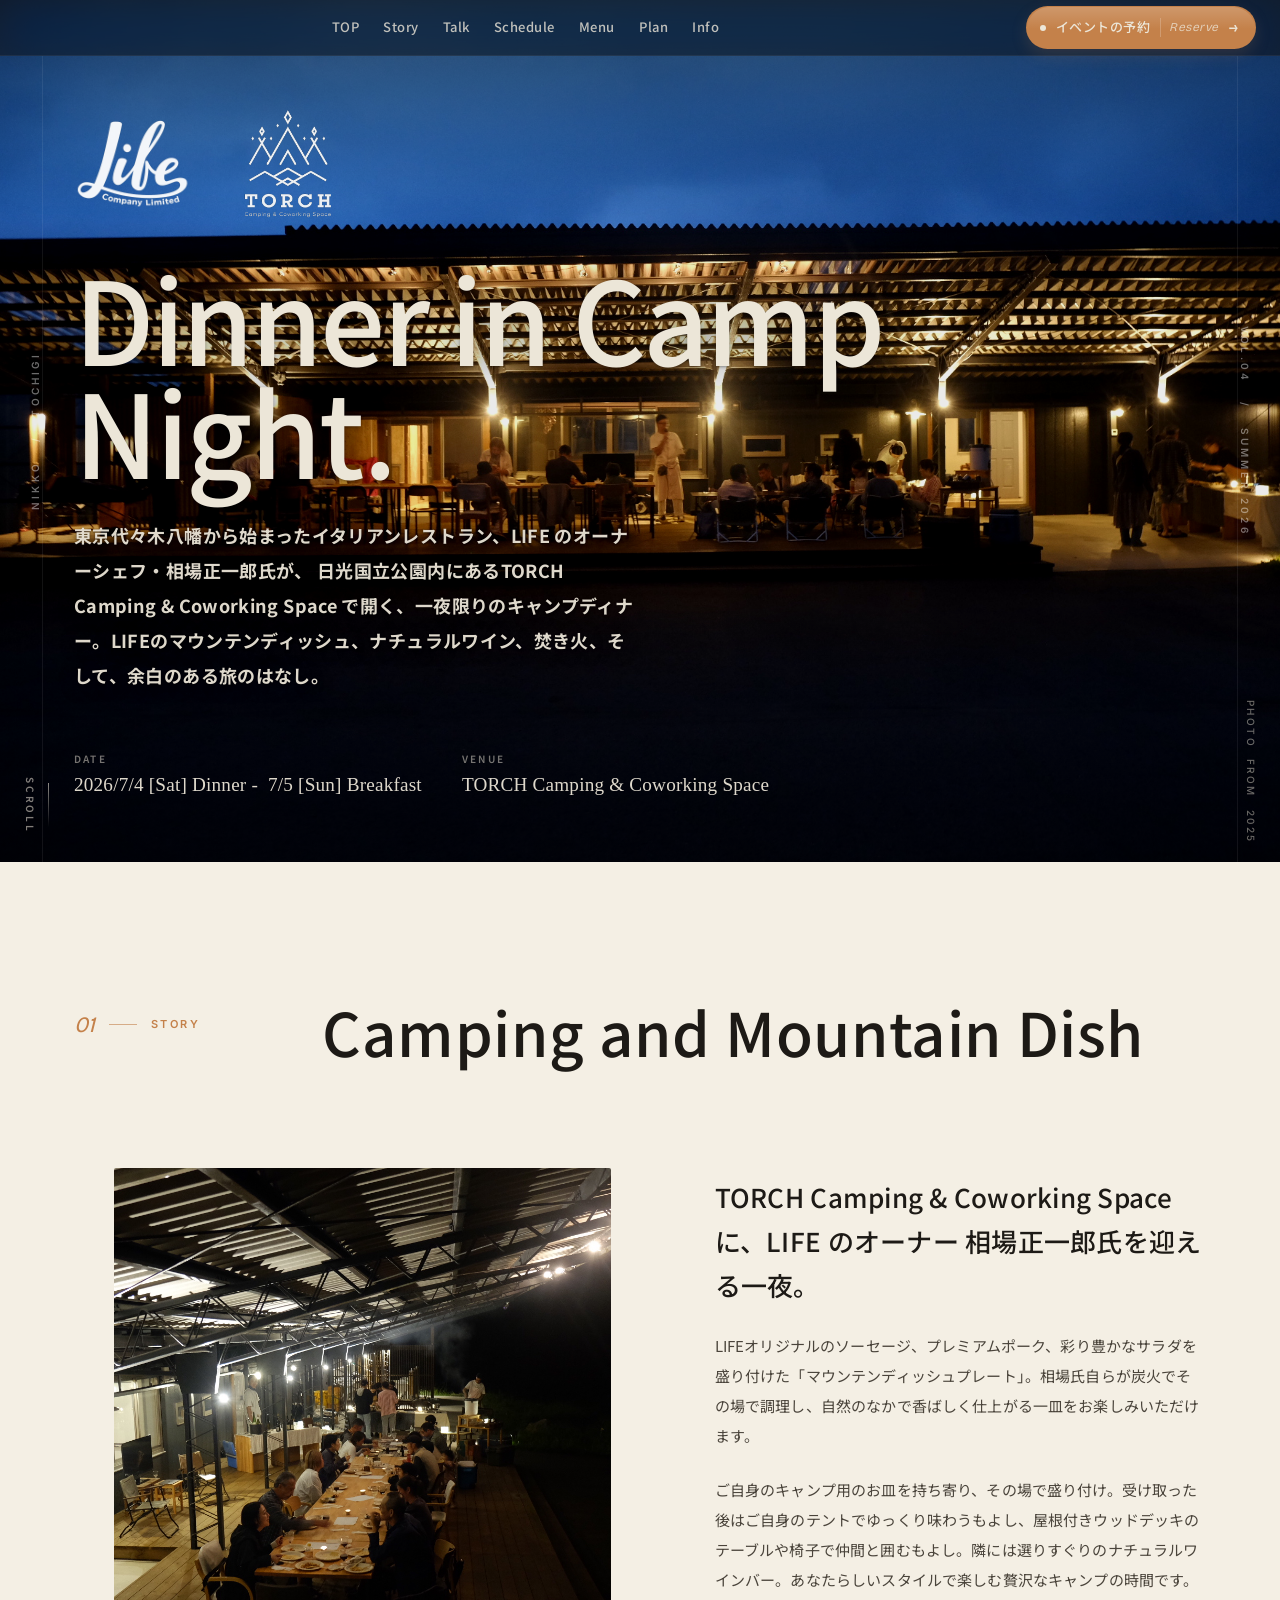
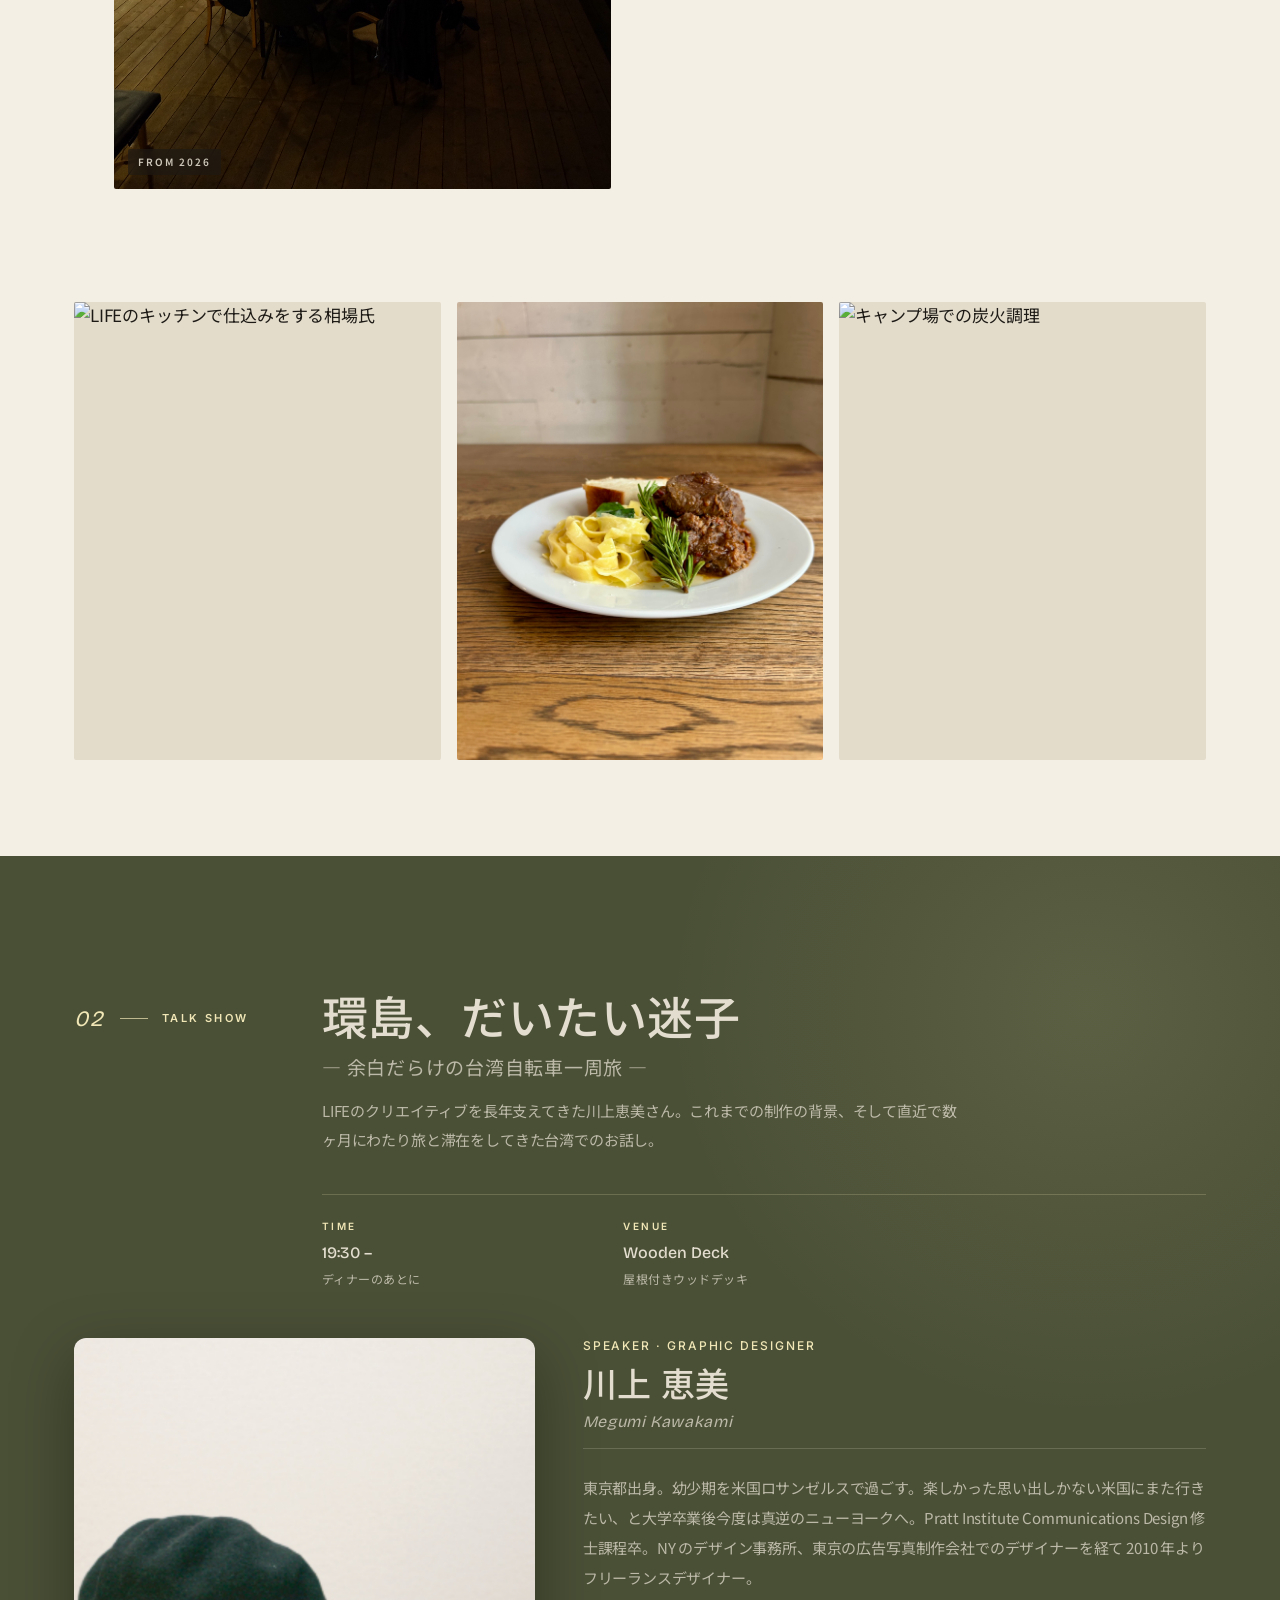
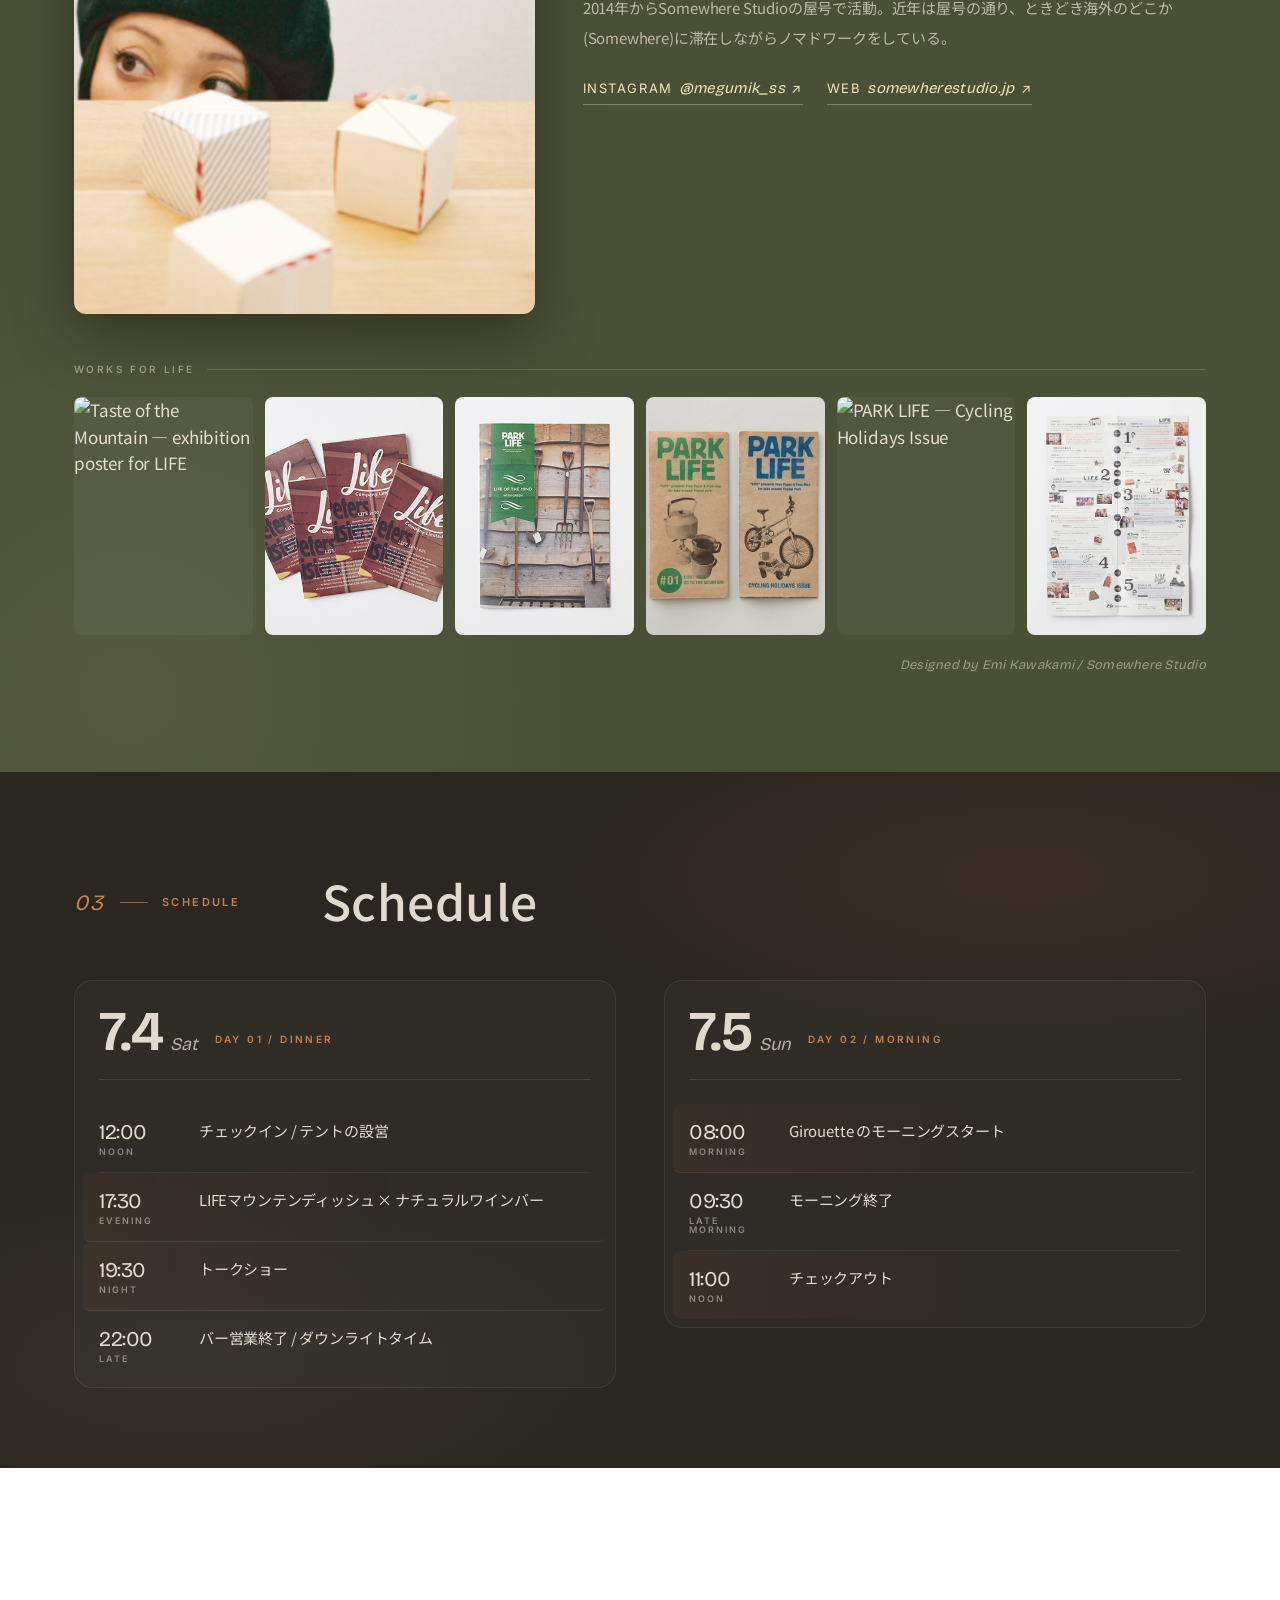
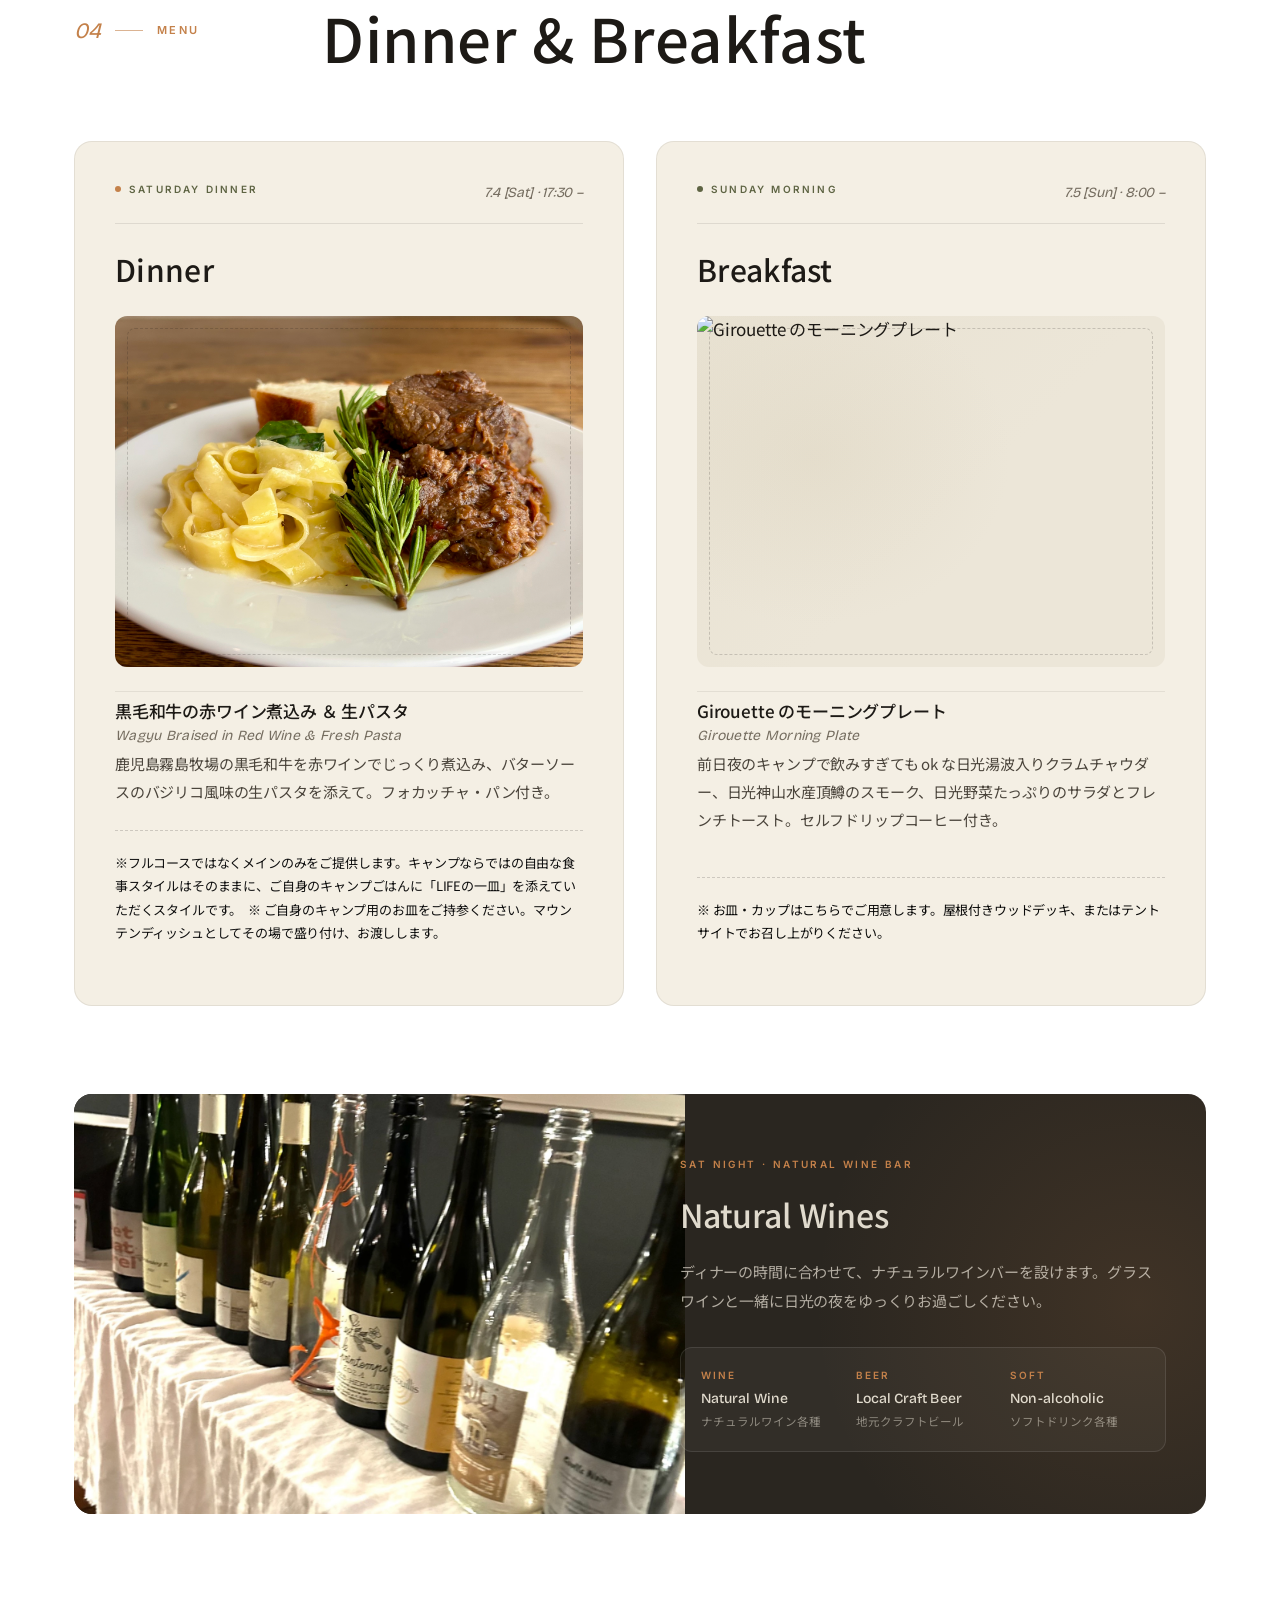
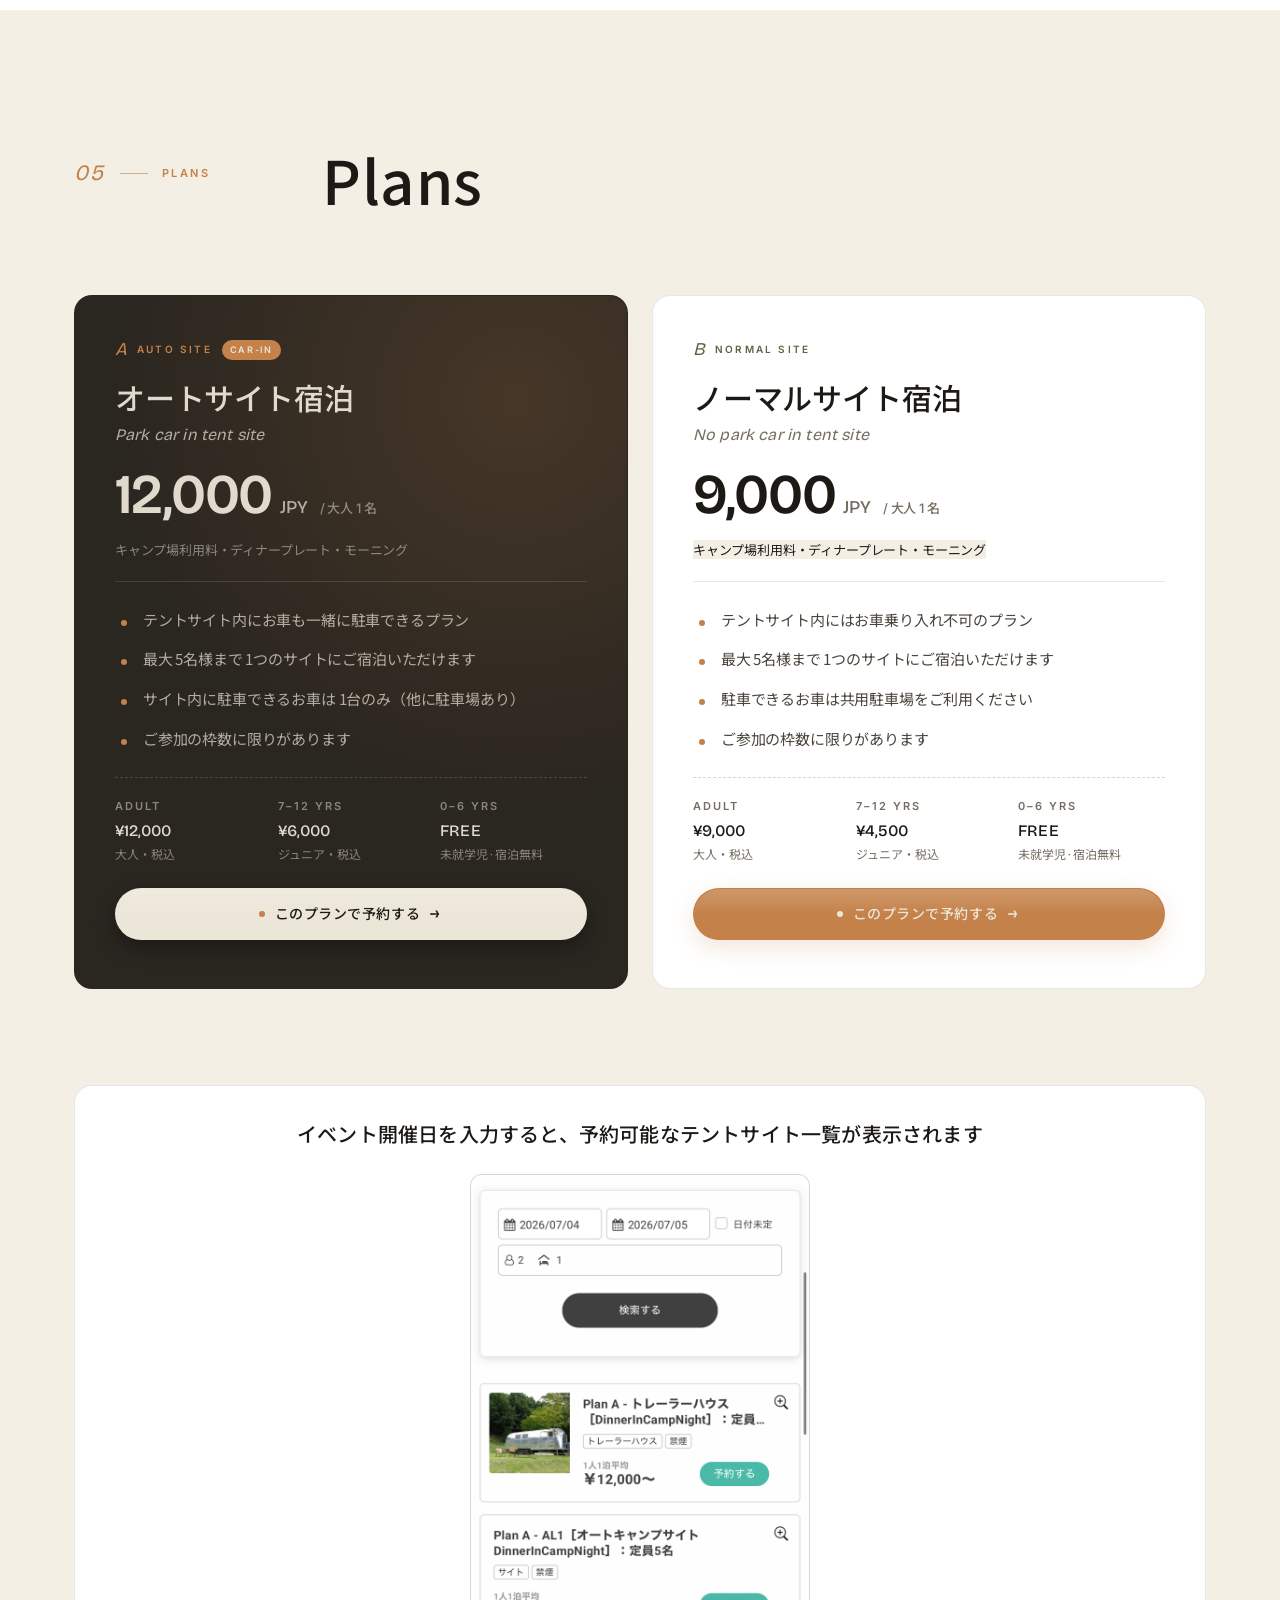
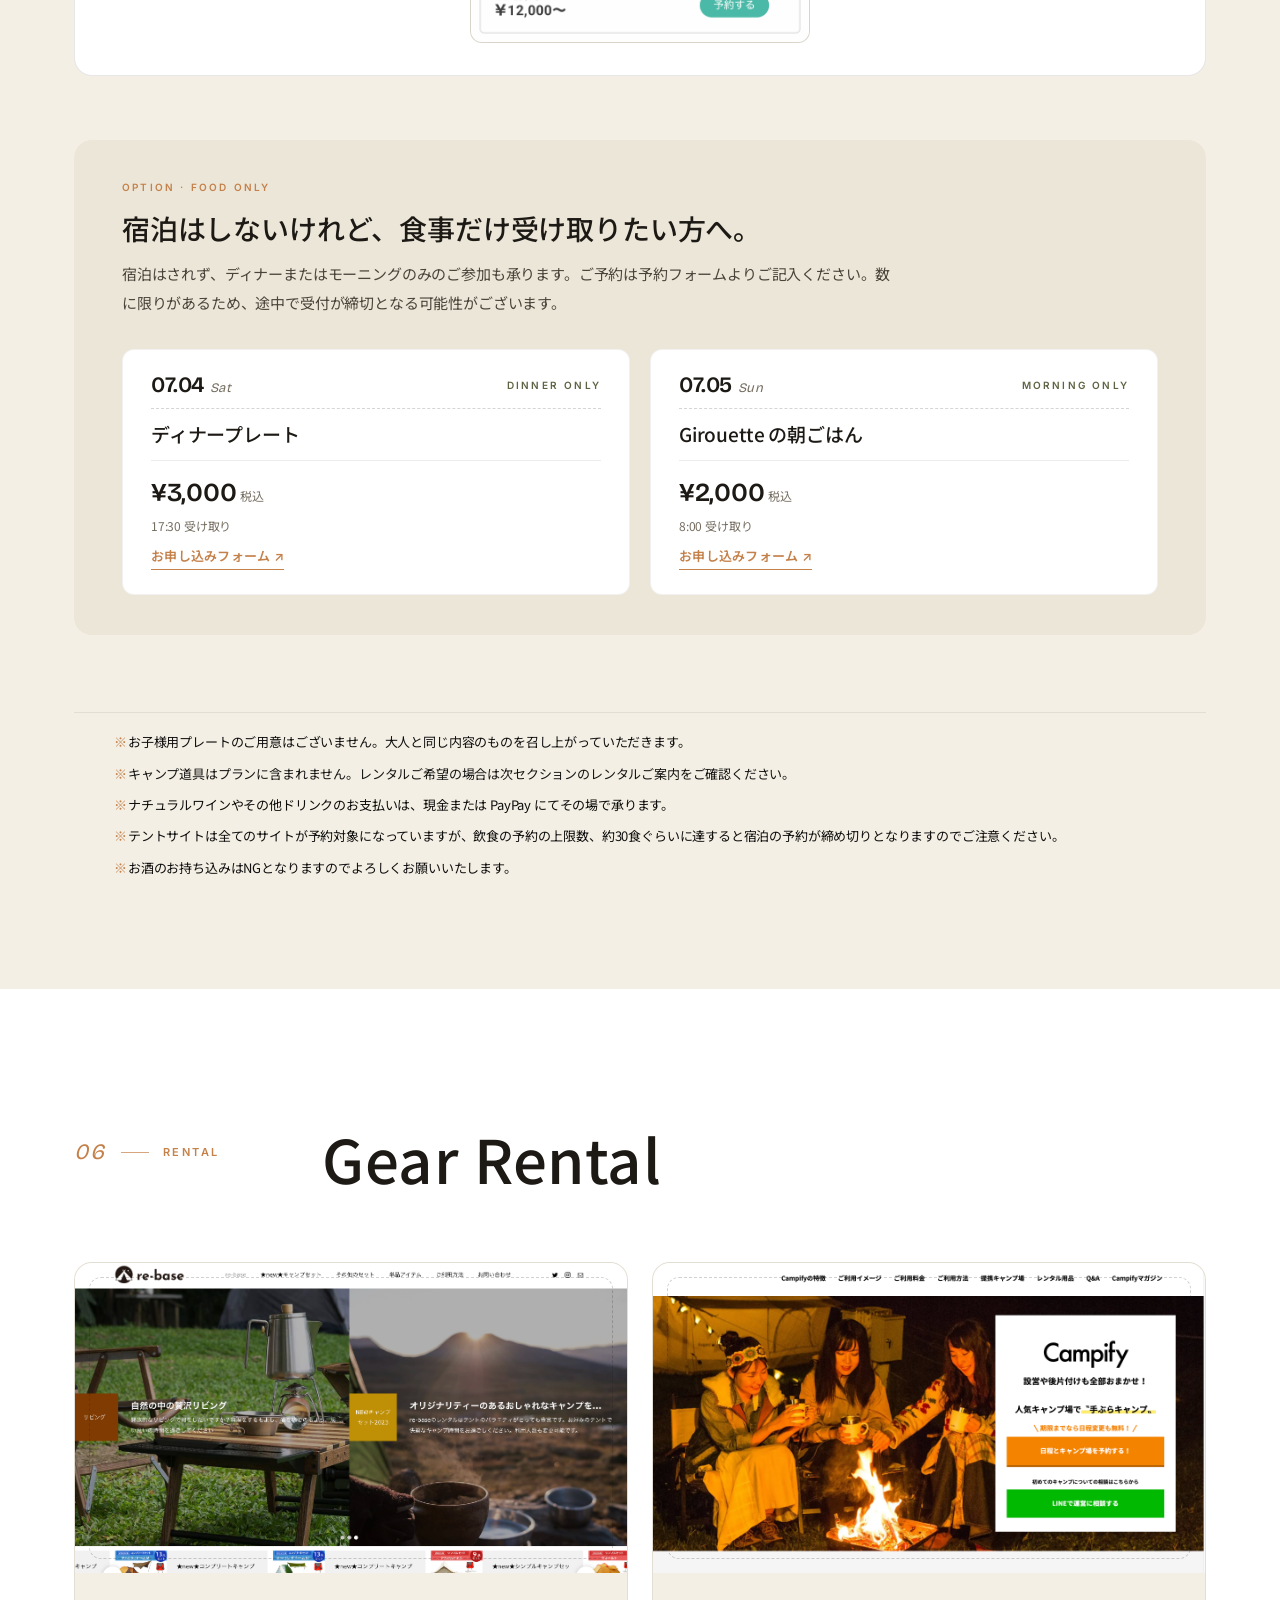
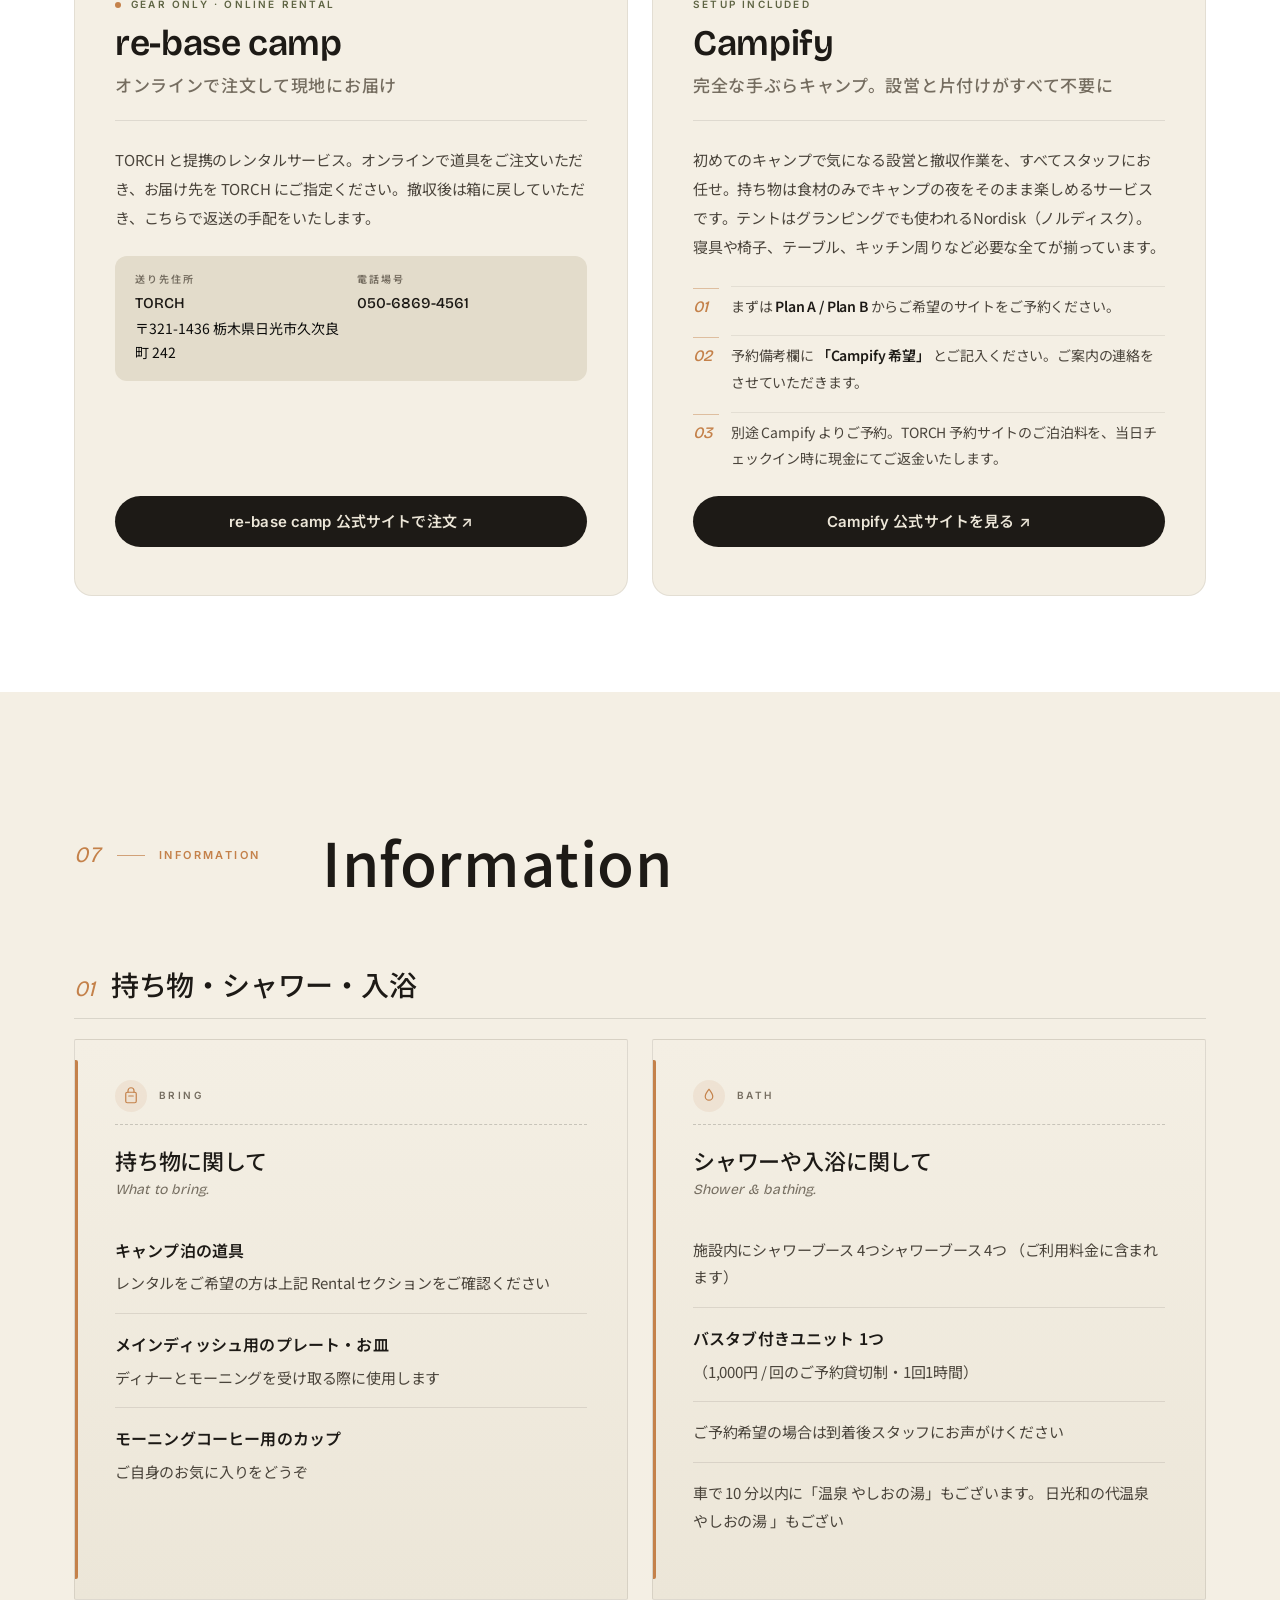
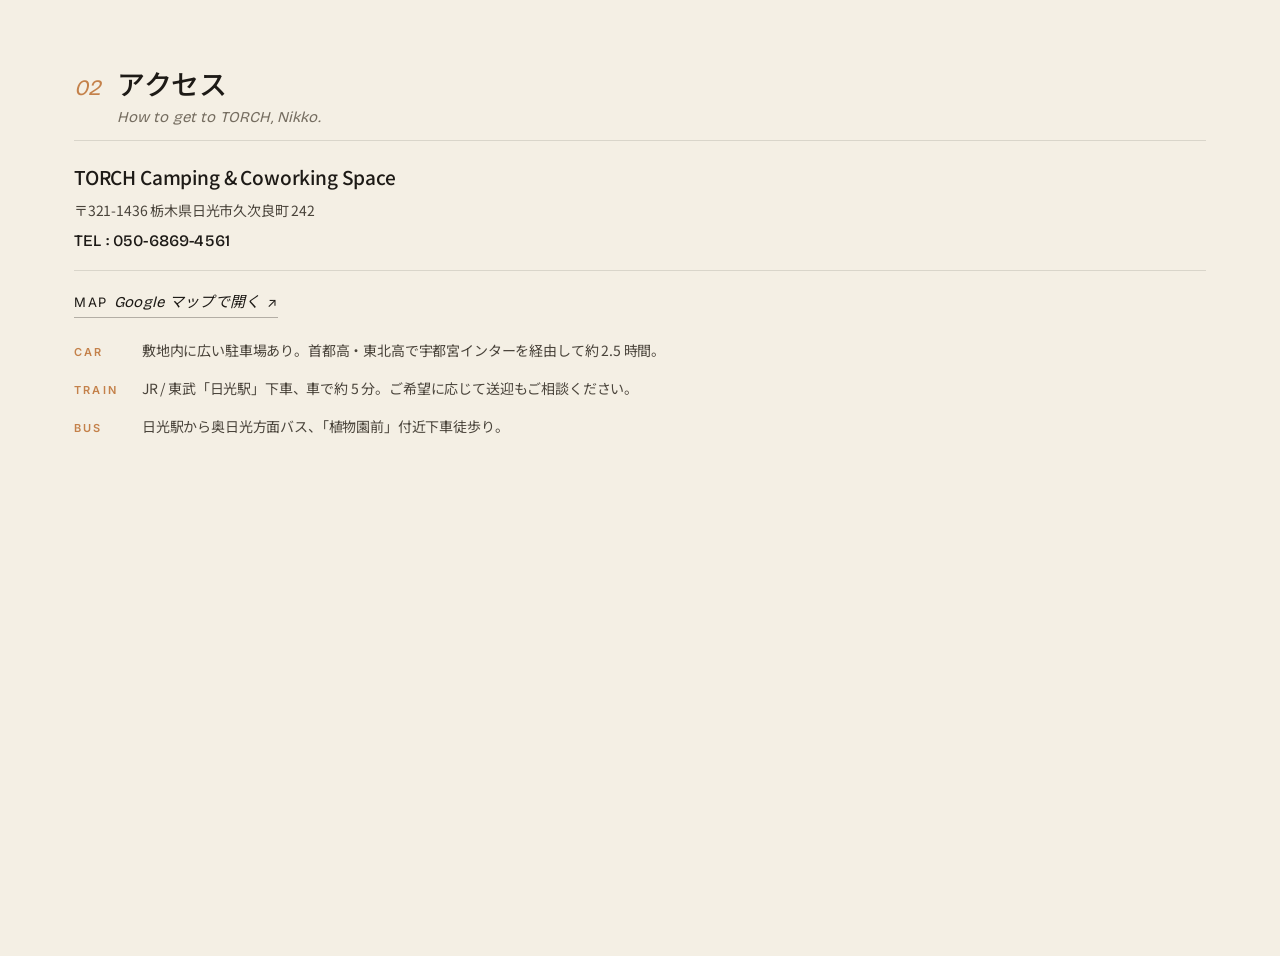
==== commit ec0c48b3: "Hero: タイトルを縮小・収まりやすく(clamp 48-9vw-120 + overflow-wrap)で中間幅の見切れを軽減 Co-Authored-By: Claude Opus 4.8 <n" ====
--- a/wix-embed.html
+++ b/wix-embed.html
@@ -628,13 +628,14 @@
 .hero__title {
   font-family: var(--font-display);
   font-weight: 500;
-  font-size: clamp(56px, 11vw, 168px);
-  line-height: 0.95;
+  font-size: clamp(48px, 9vw, 120px);
+  line-height: 0.98;
   letter-spacing: -0.025em;
   color: var(--color-cream);
   margin: 0;
   font-variation-settings: "opsz" 48;
   text-shadow: 0 2px 30px rgba(0,0,0,0.45), 0 1px 3px rgba(0,0,0,0.35);
+  overflow-wrap: break-word;
 }
 .hero__title .it {
   font-style: italic;
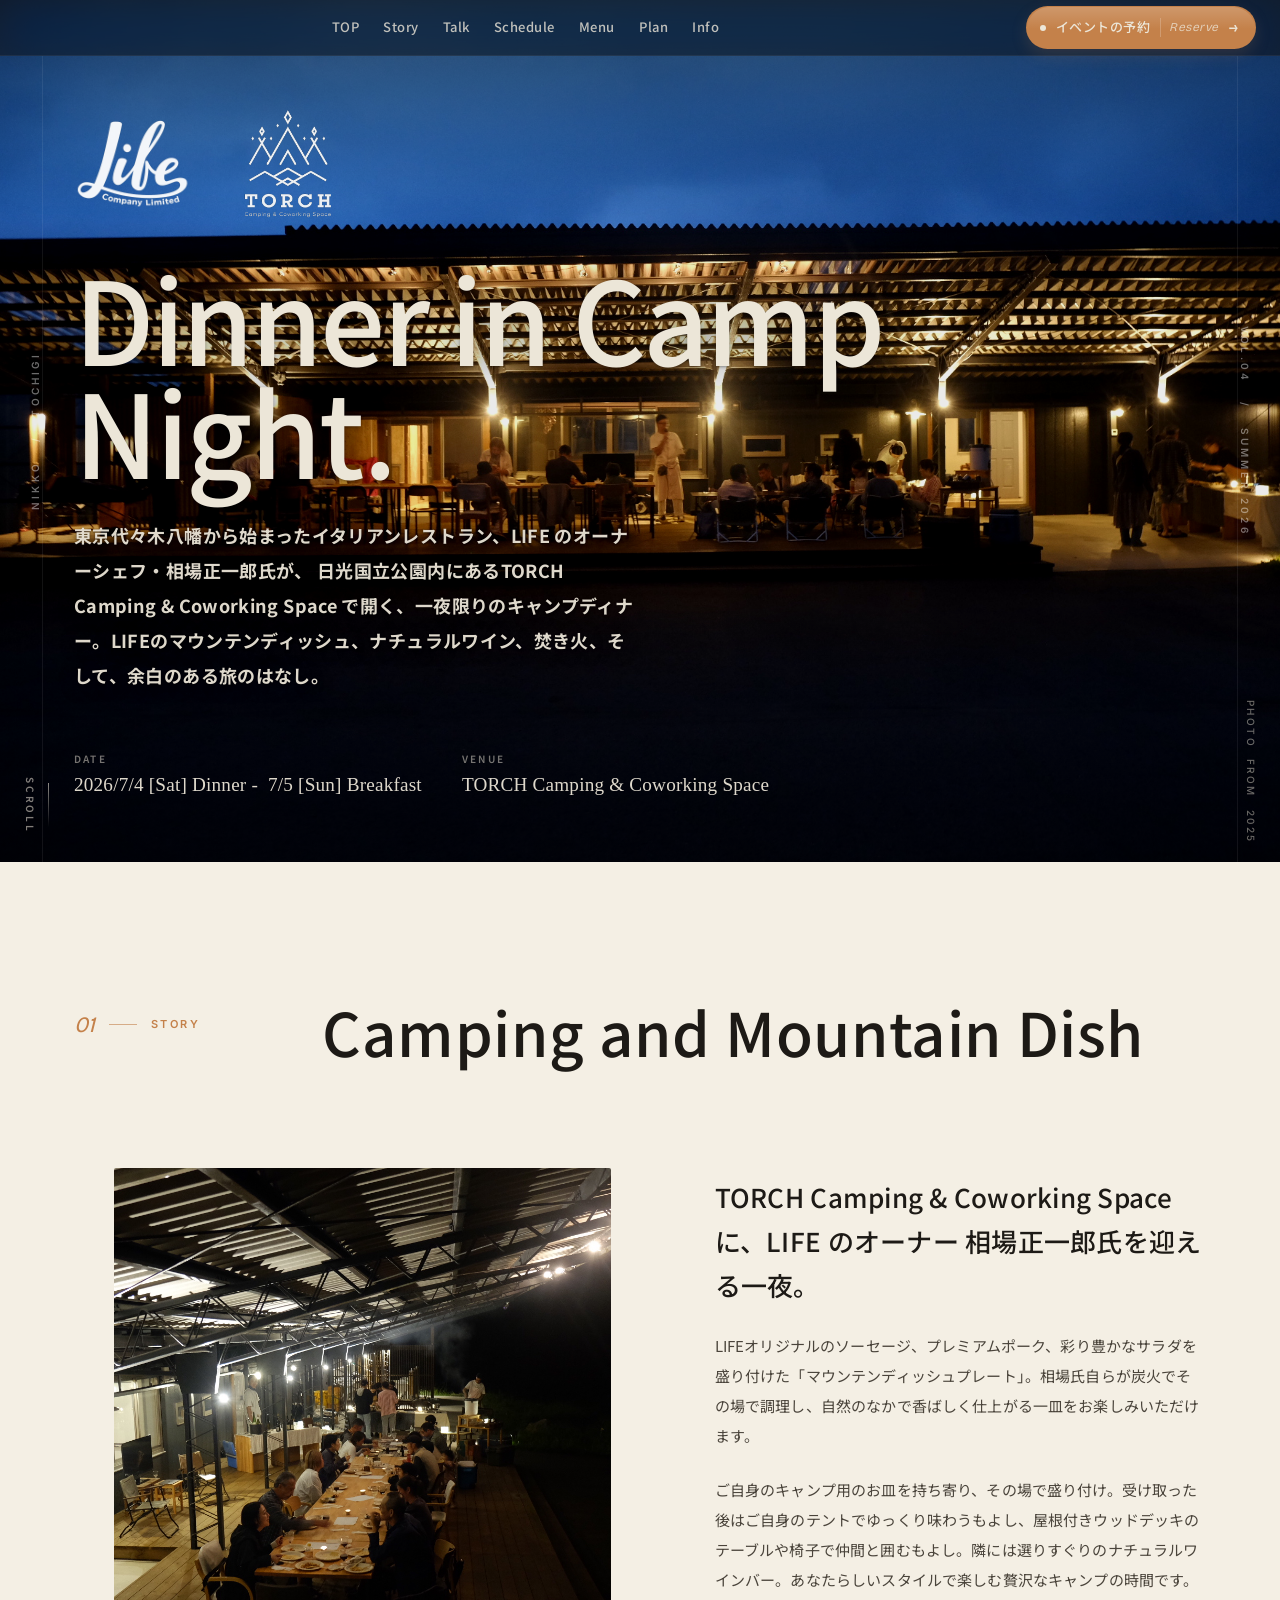
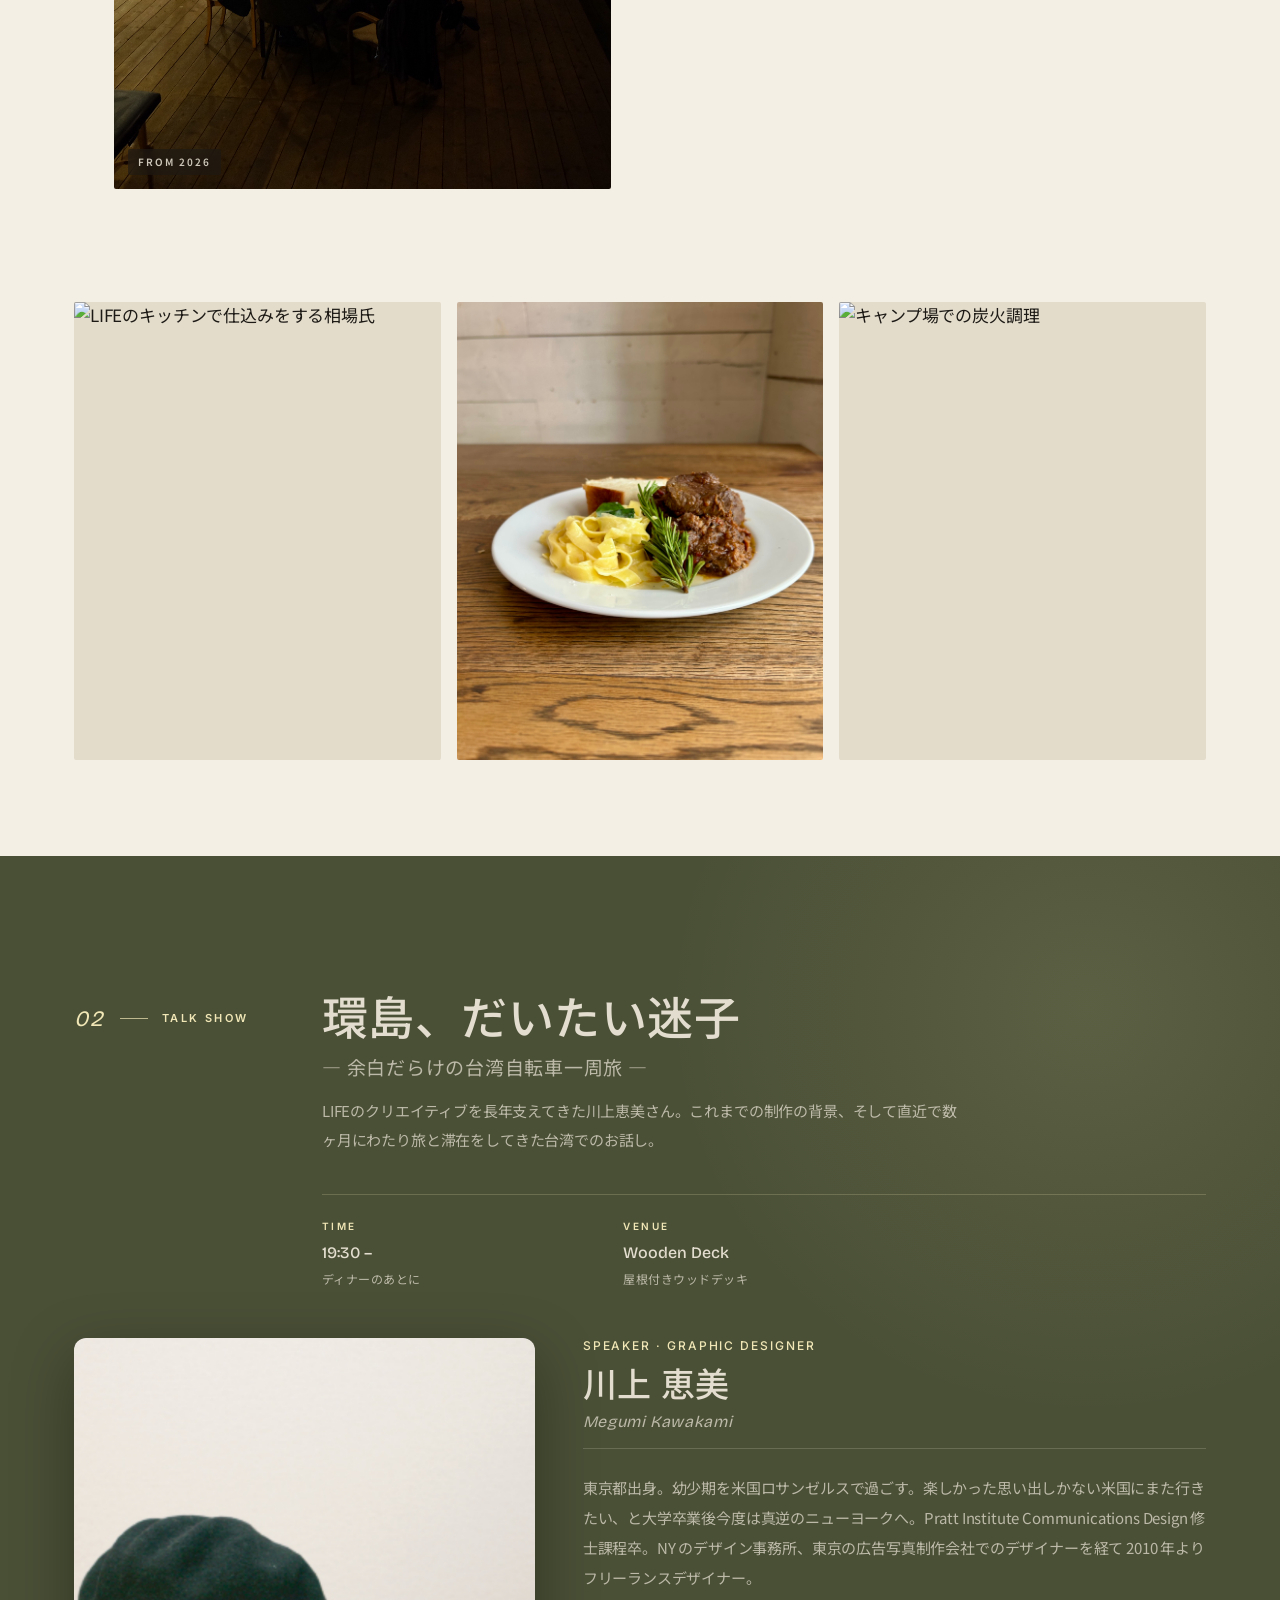
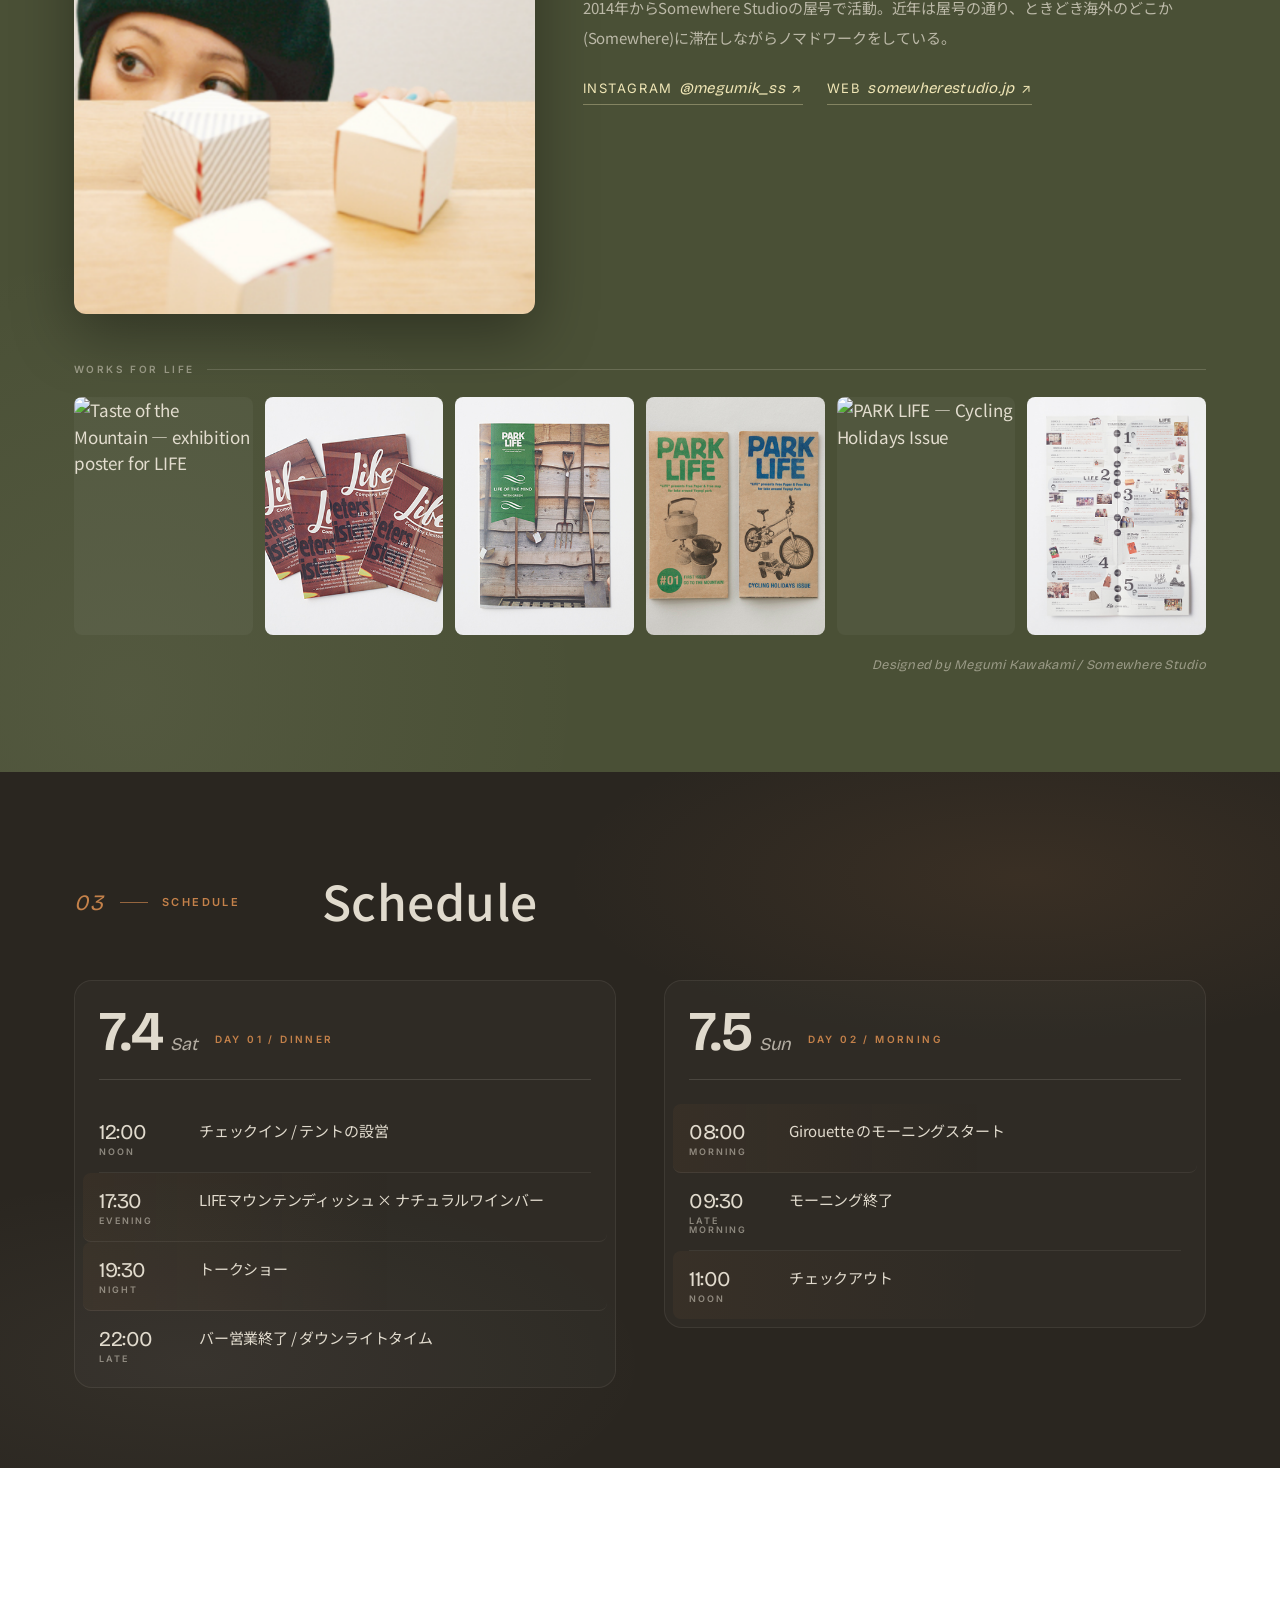
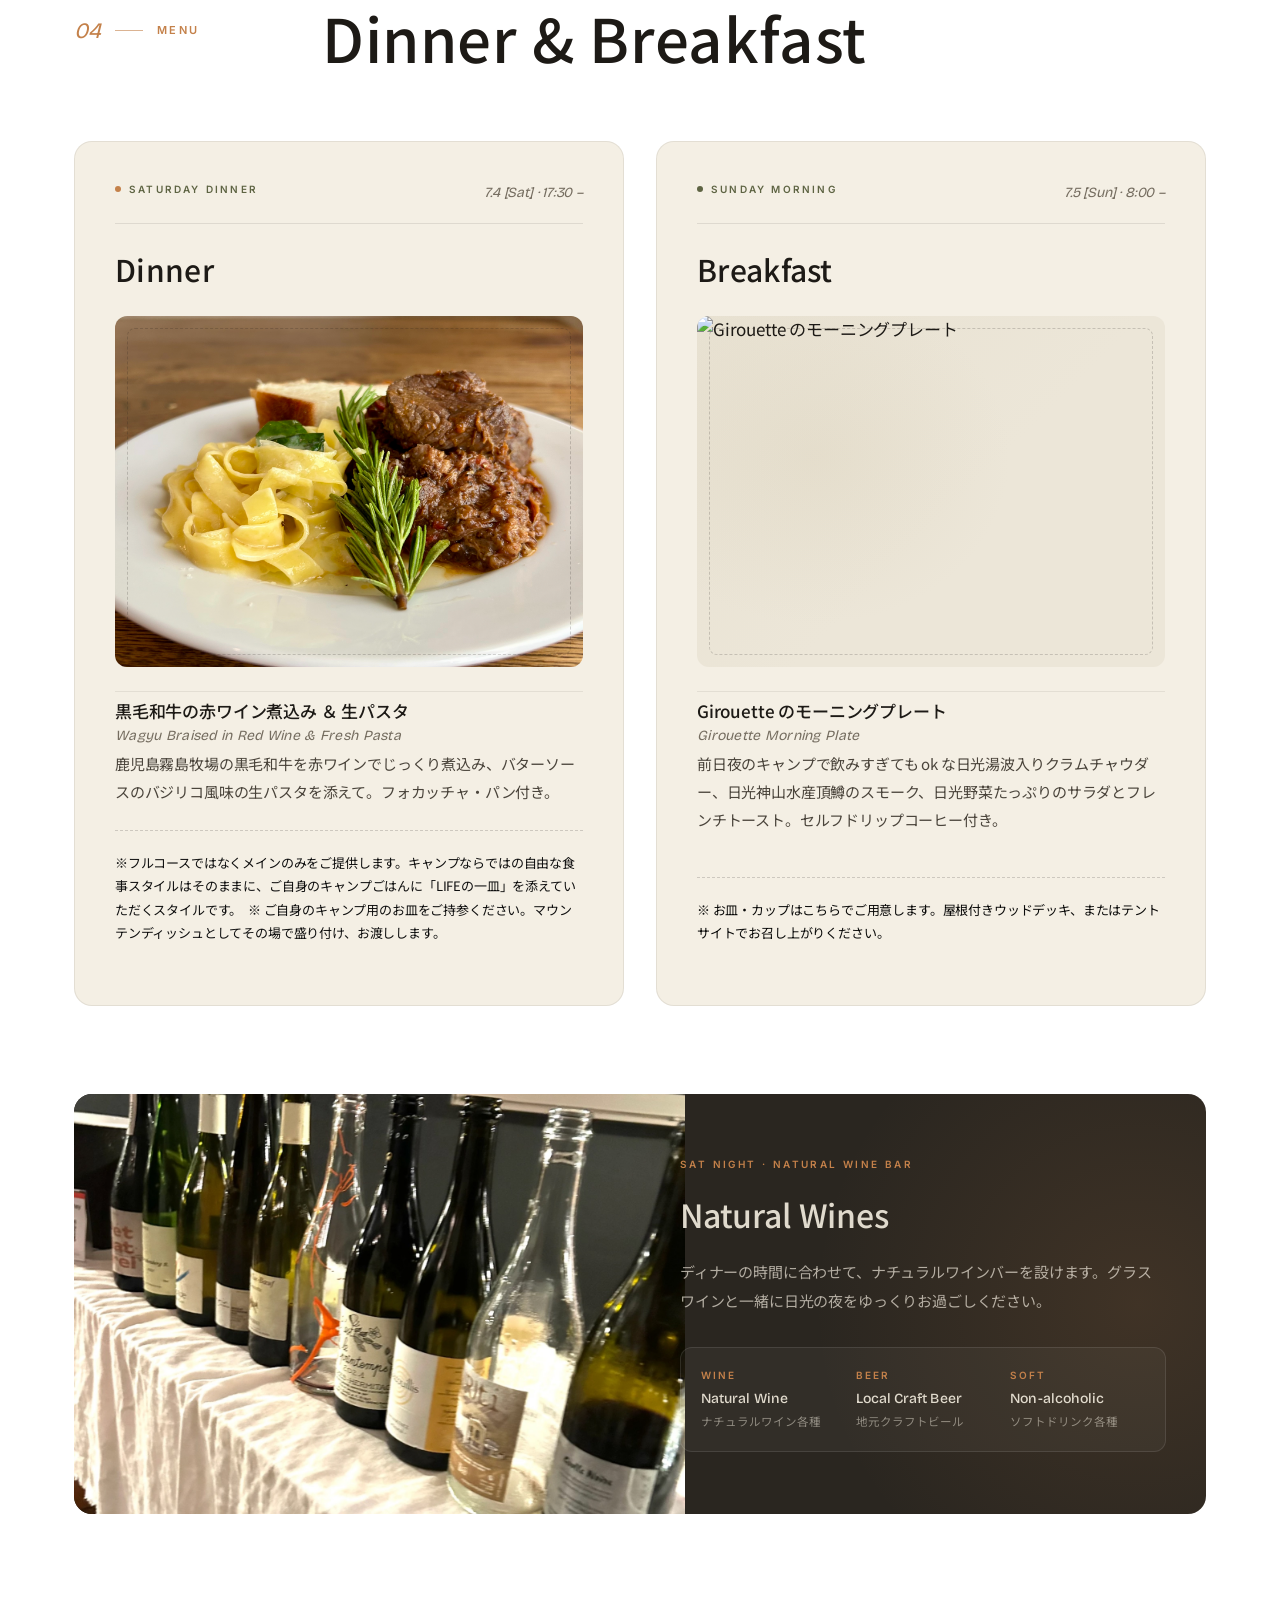
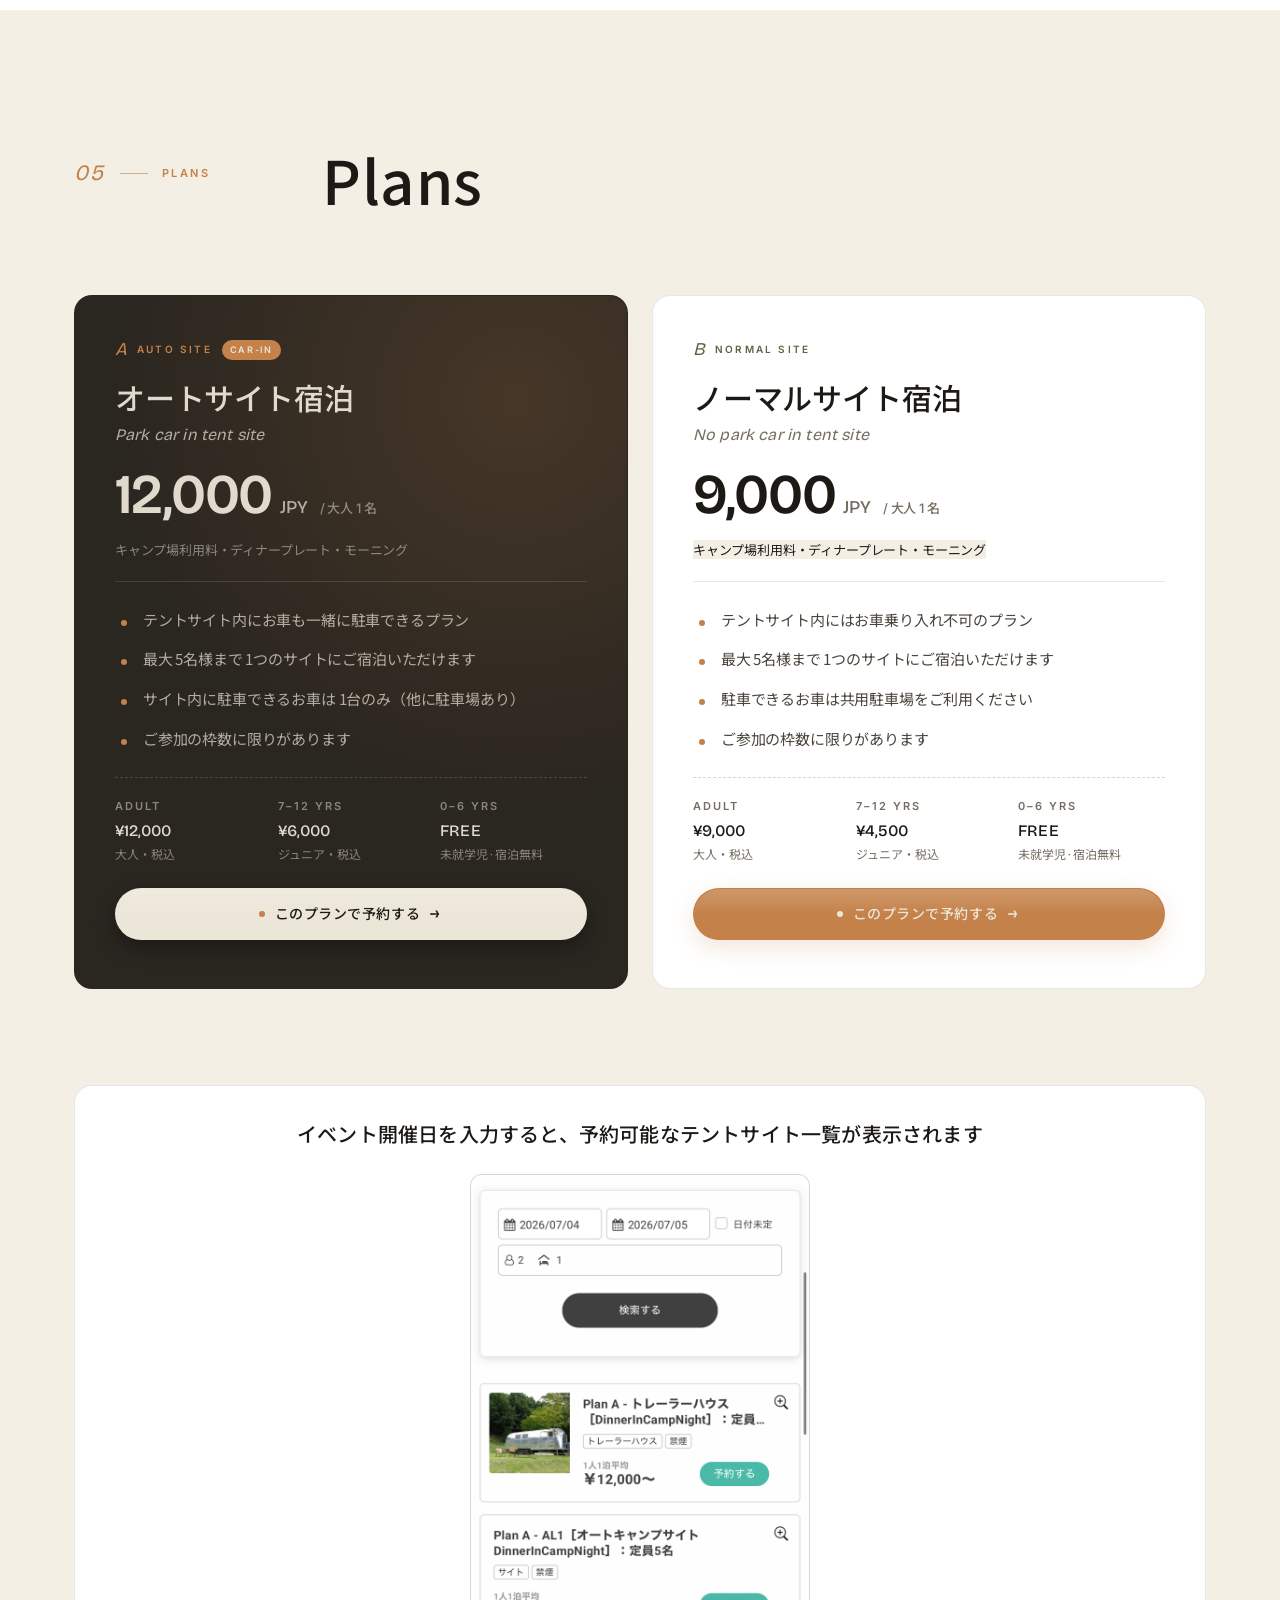
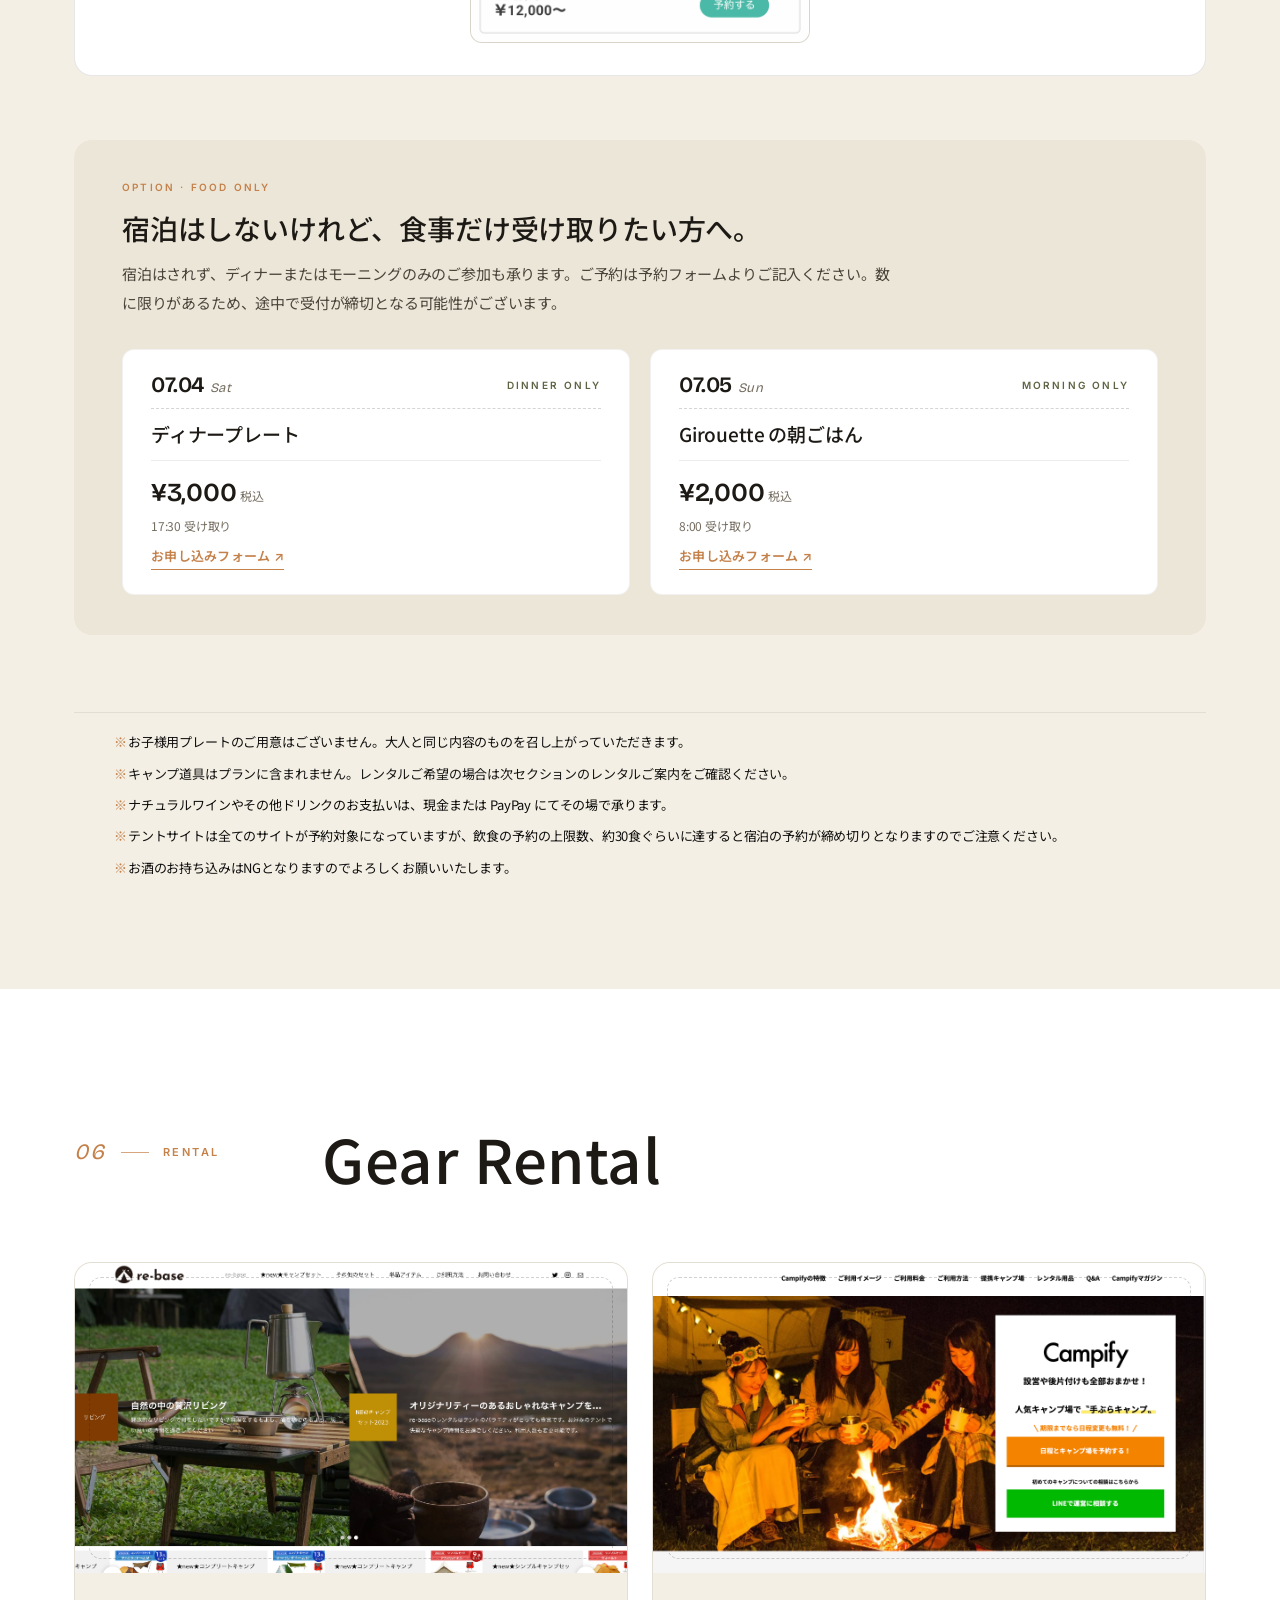
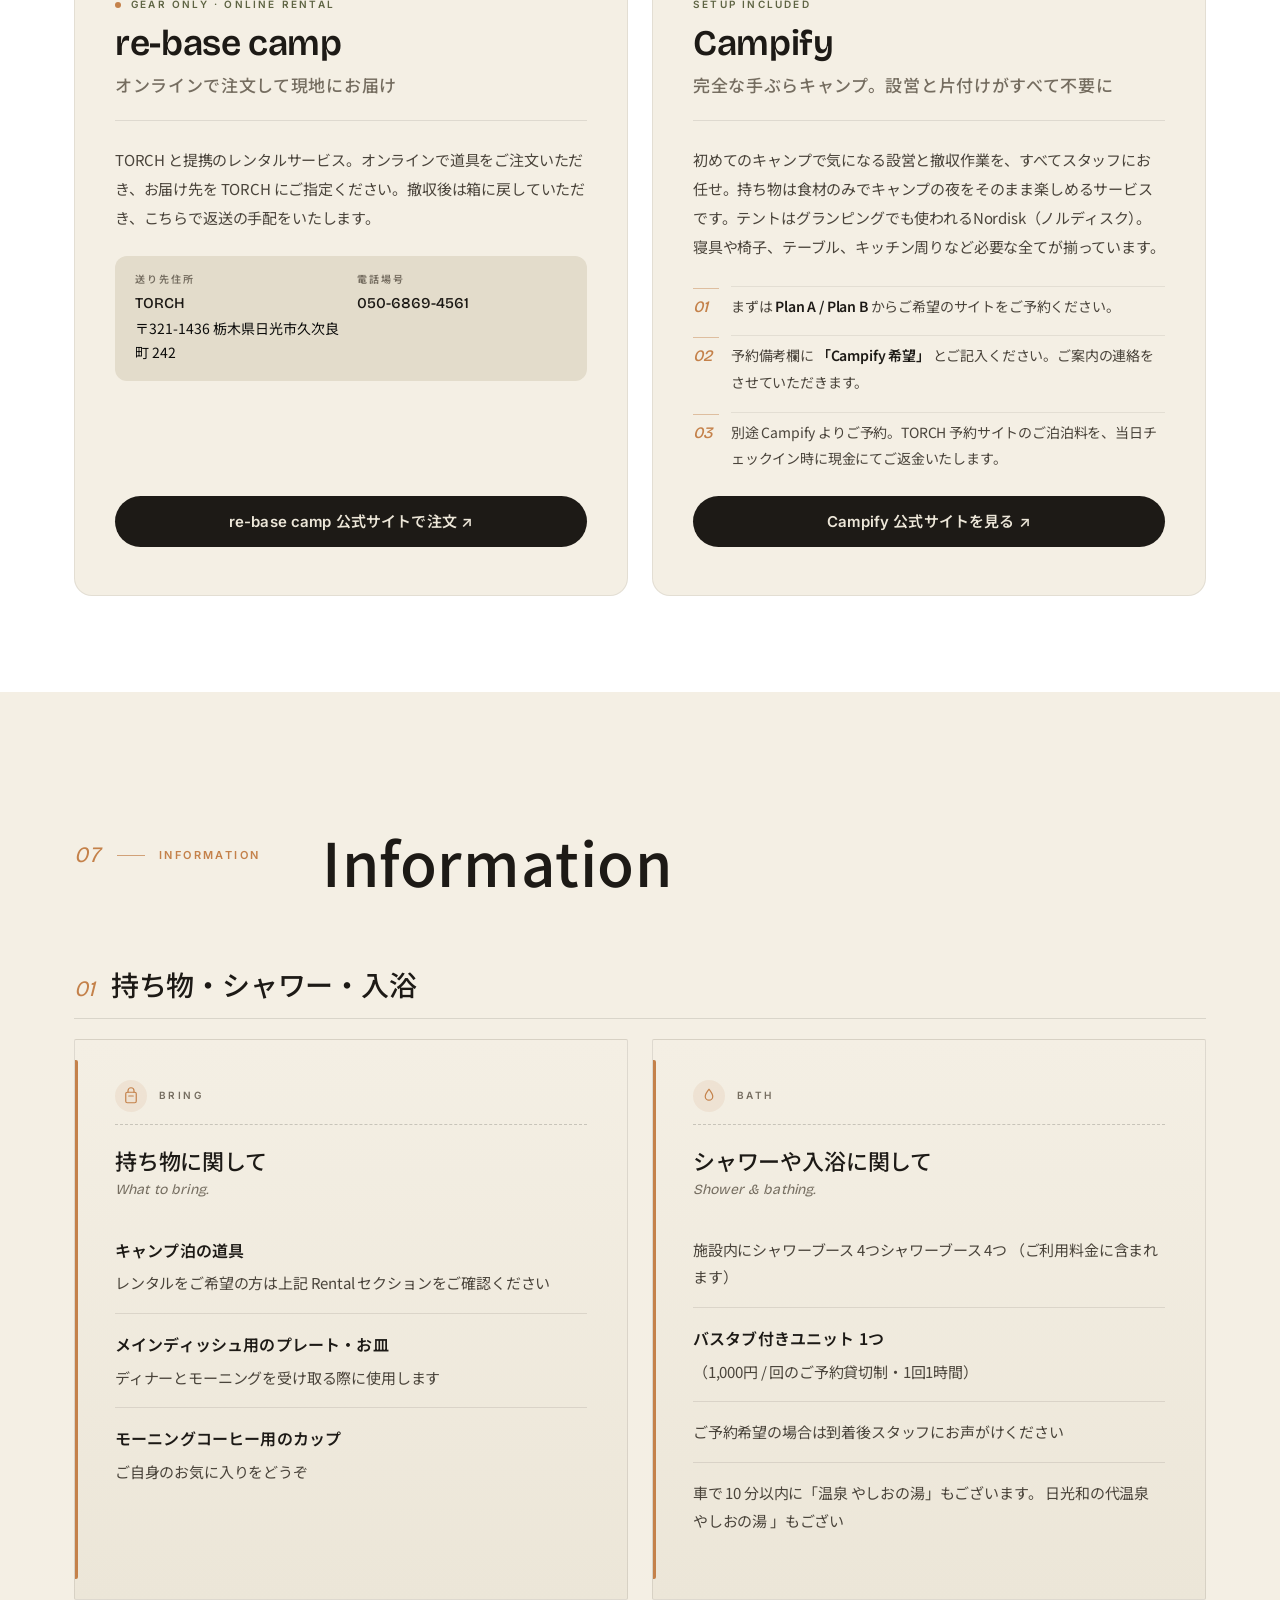
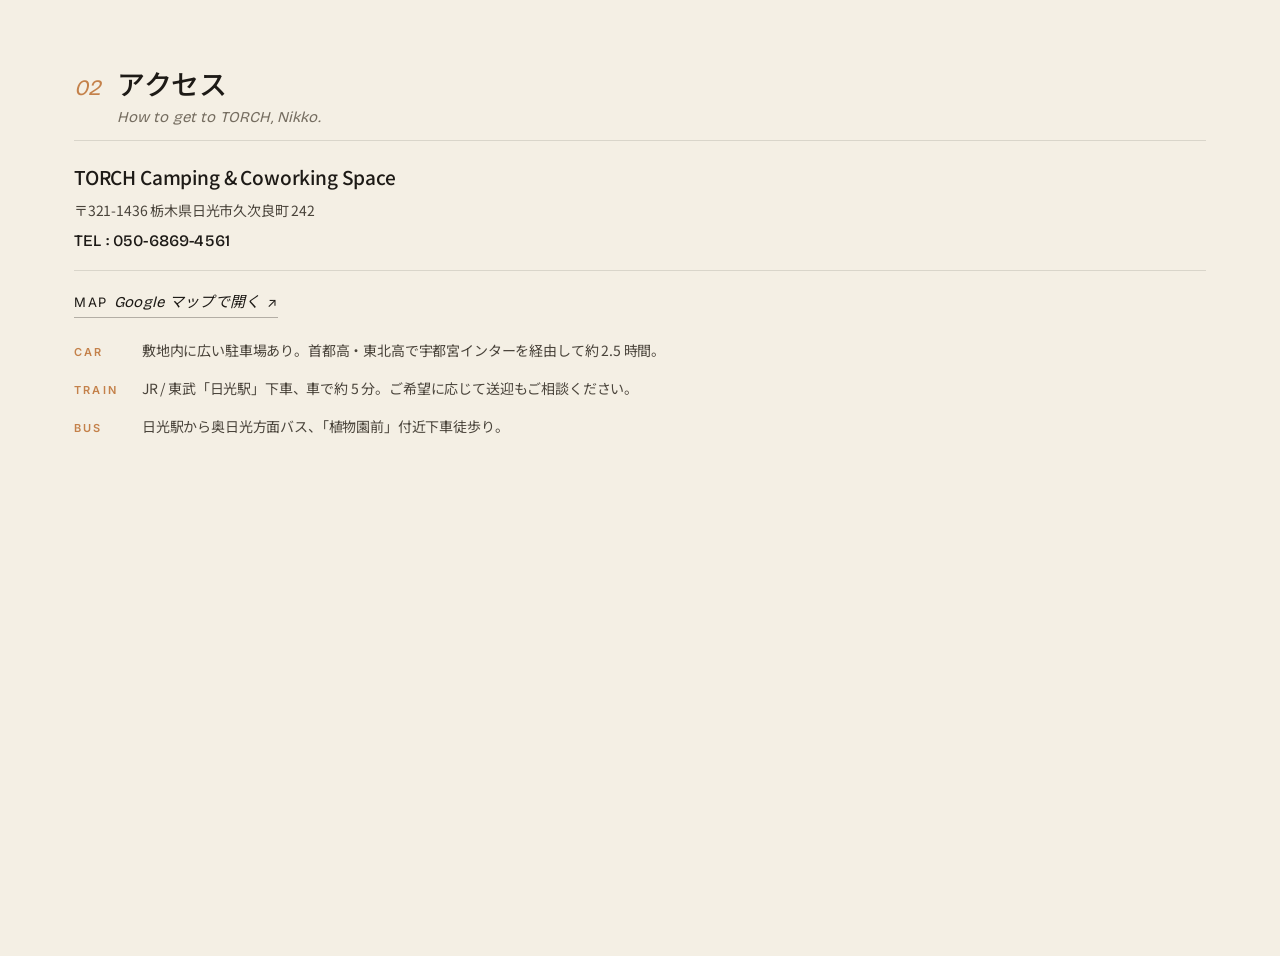
==== commit d592109d: "Talk Show: クレジット表記を Megumi Kawakami に修正 Co-Authored-By: Claude Opus 4.8 <noreply@anthropic.com>" ====
--- a/wix-embed.html
+++ b/wix-embed.html
@@ -5142,7 +5142,7 @@
           <img src="https://daisukehukuda.github.io/life_evnet_2026/assets/talk-work-05.jpg" alt="LIFE Timeline — 年表" loading="lazy" decoding="async">
         </figure>
       </div>
-      <p class="talk__works-credit">Designed by Emi Kawakami / Somewhere Studio</p>
+      <p class="talk__works-credit">Designed by Megumi Kawakami / Somewhere Studio</p>
     </div>
 
   </div>
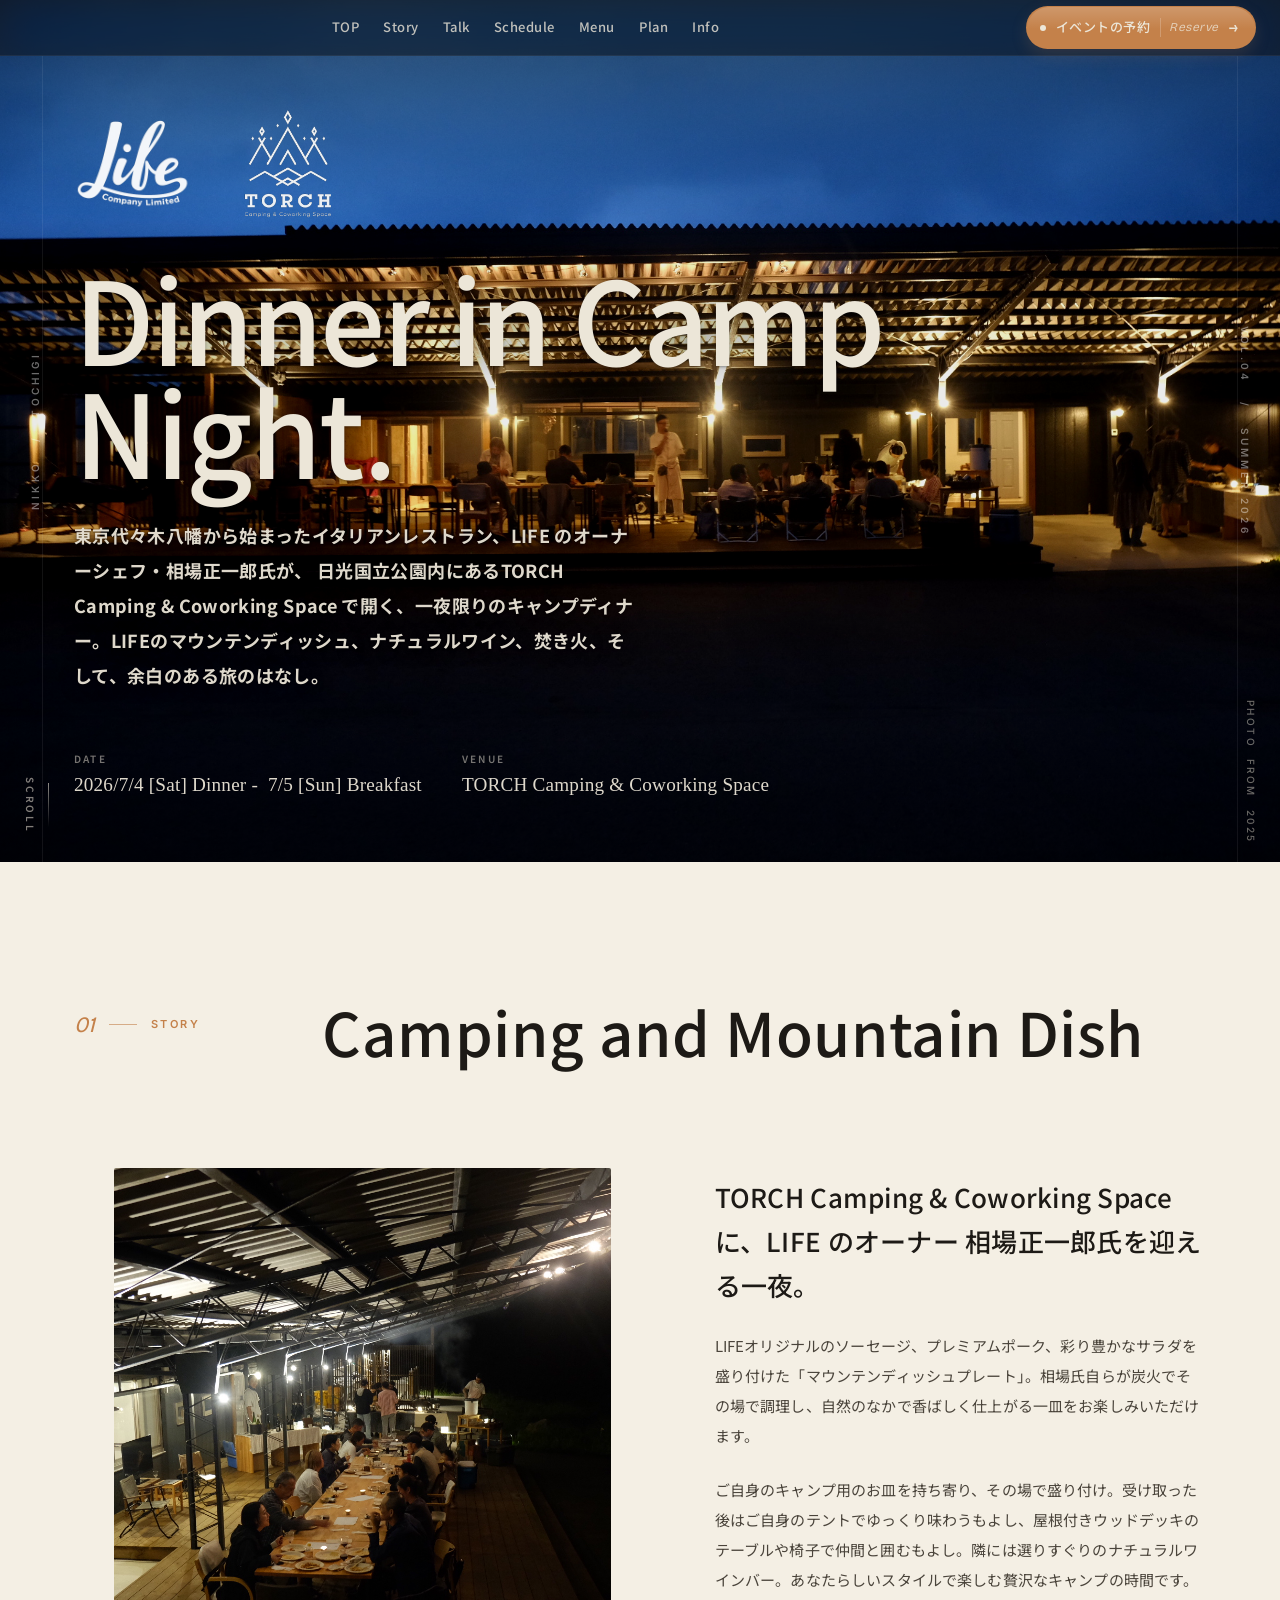
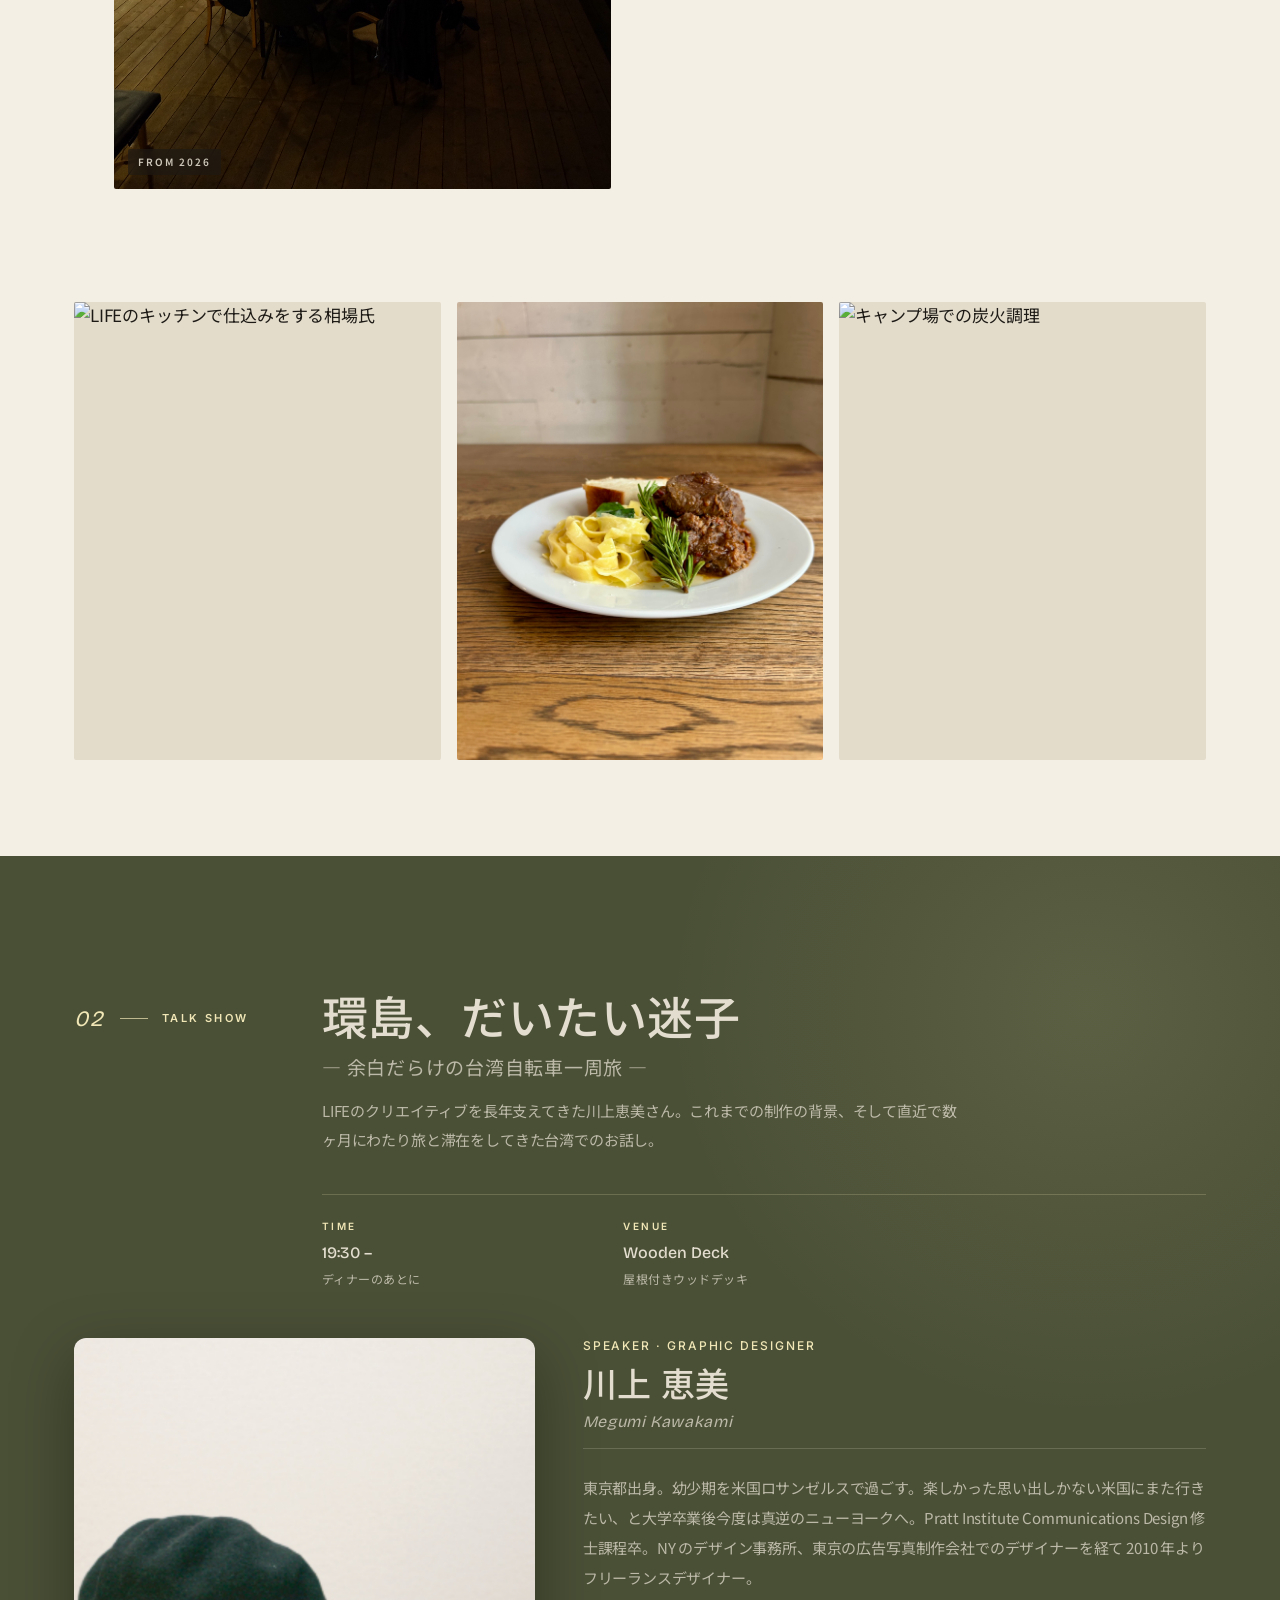
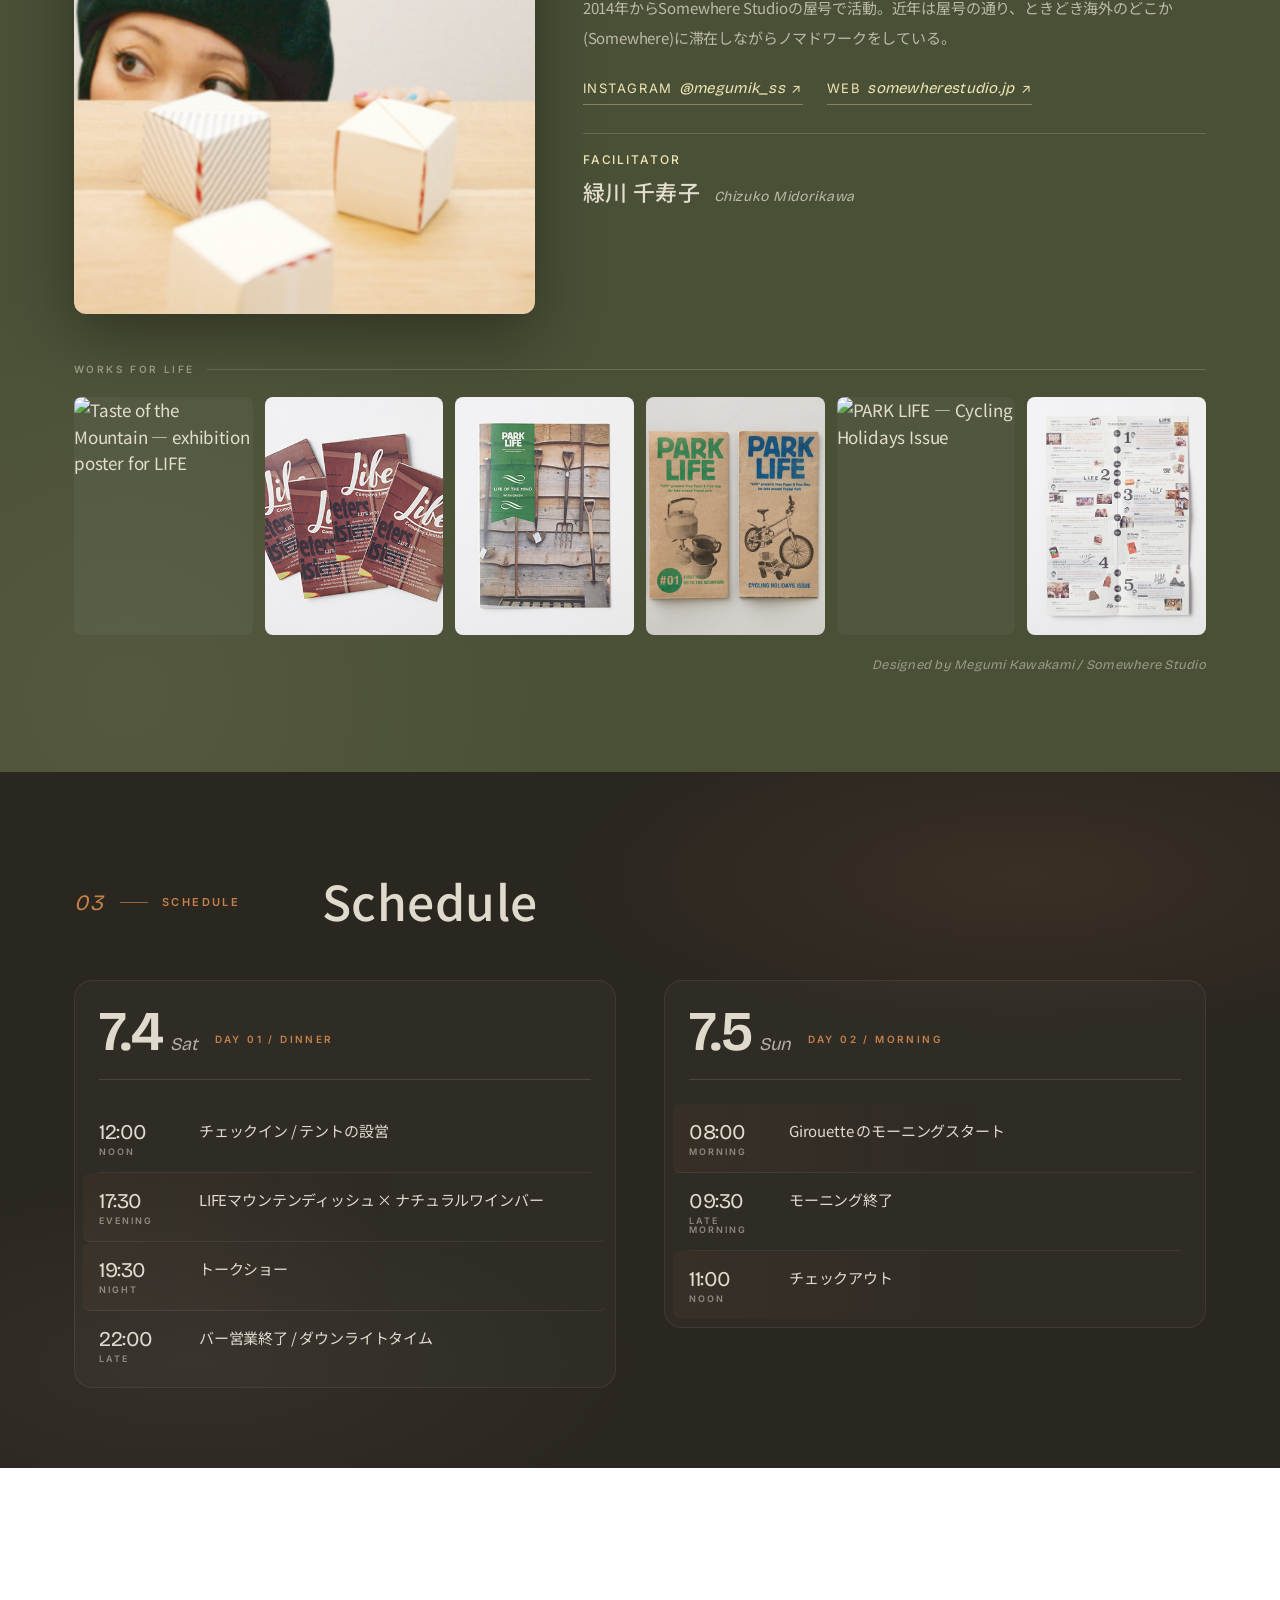
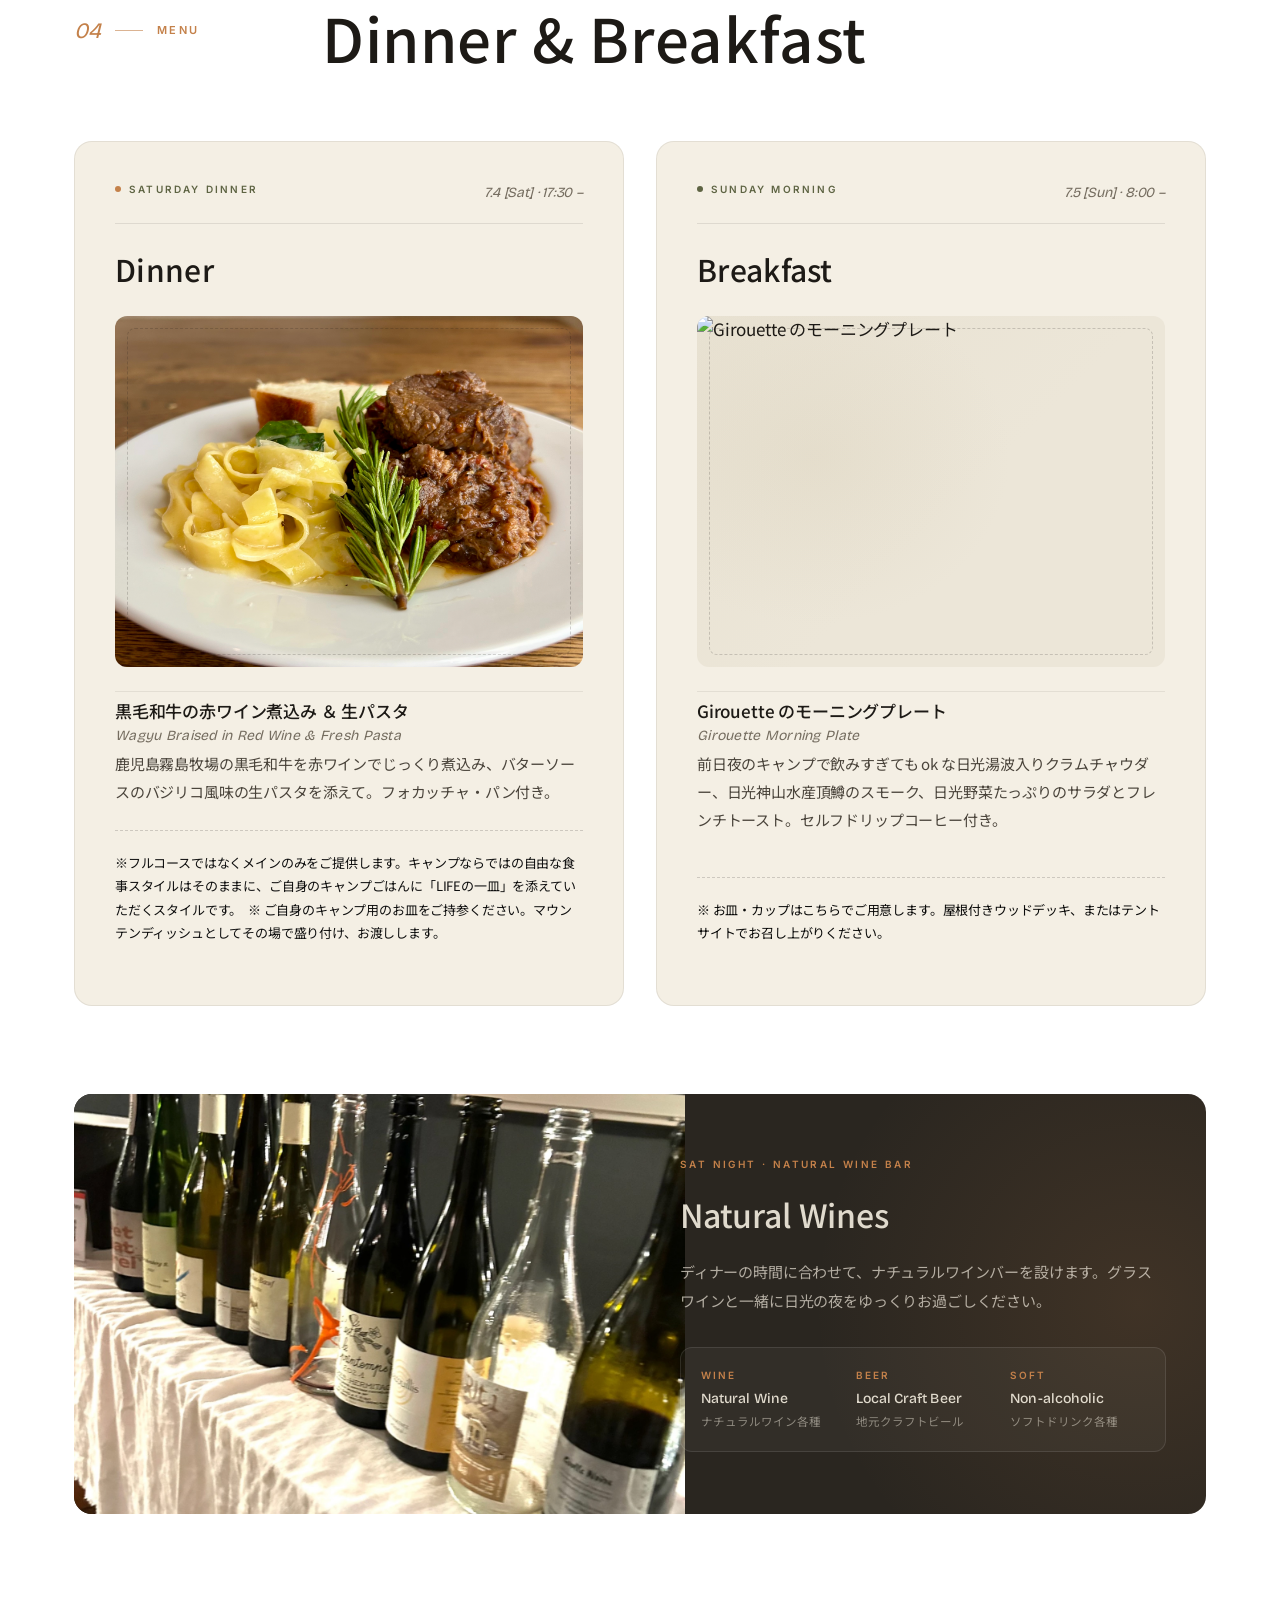
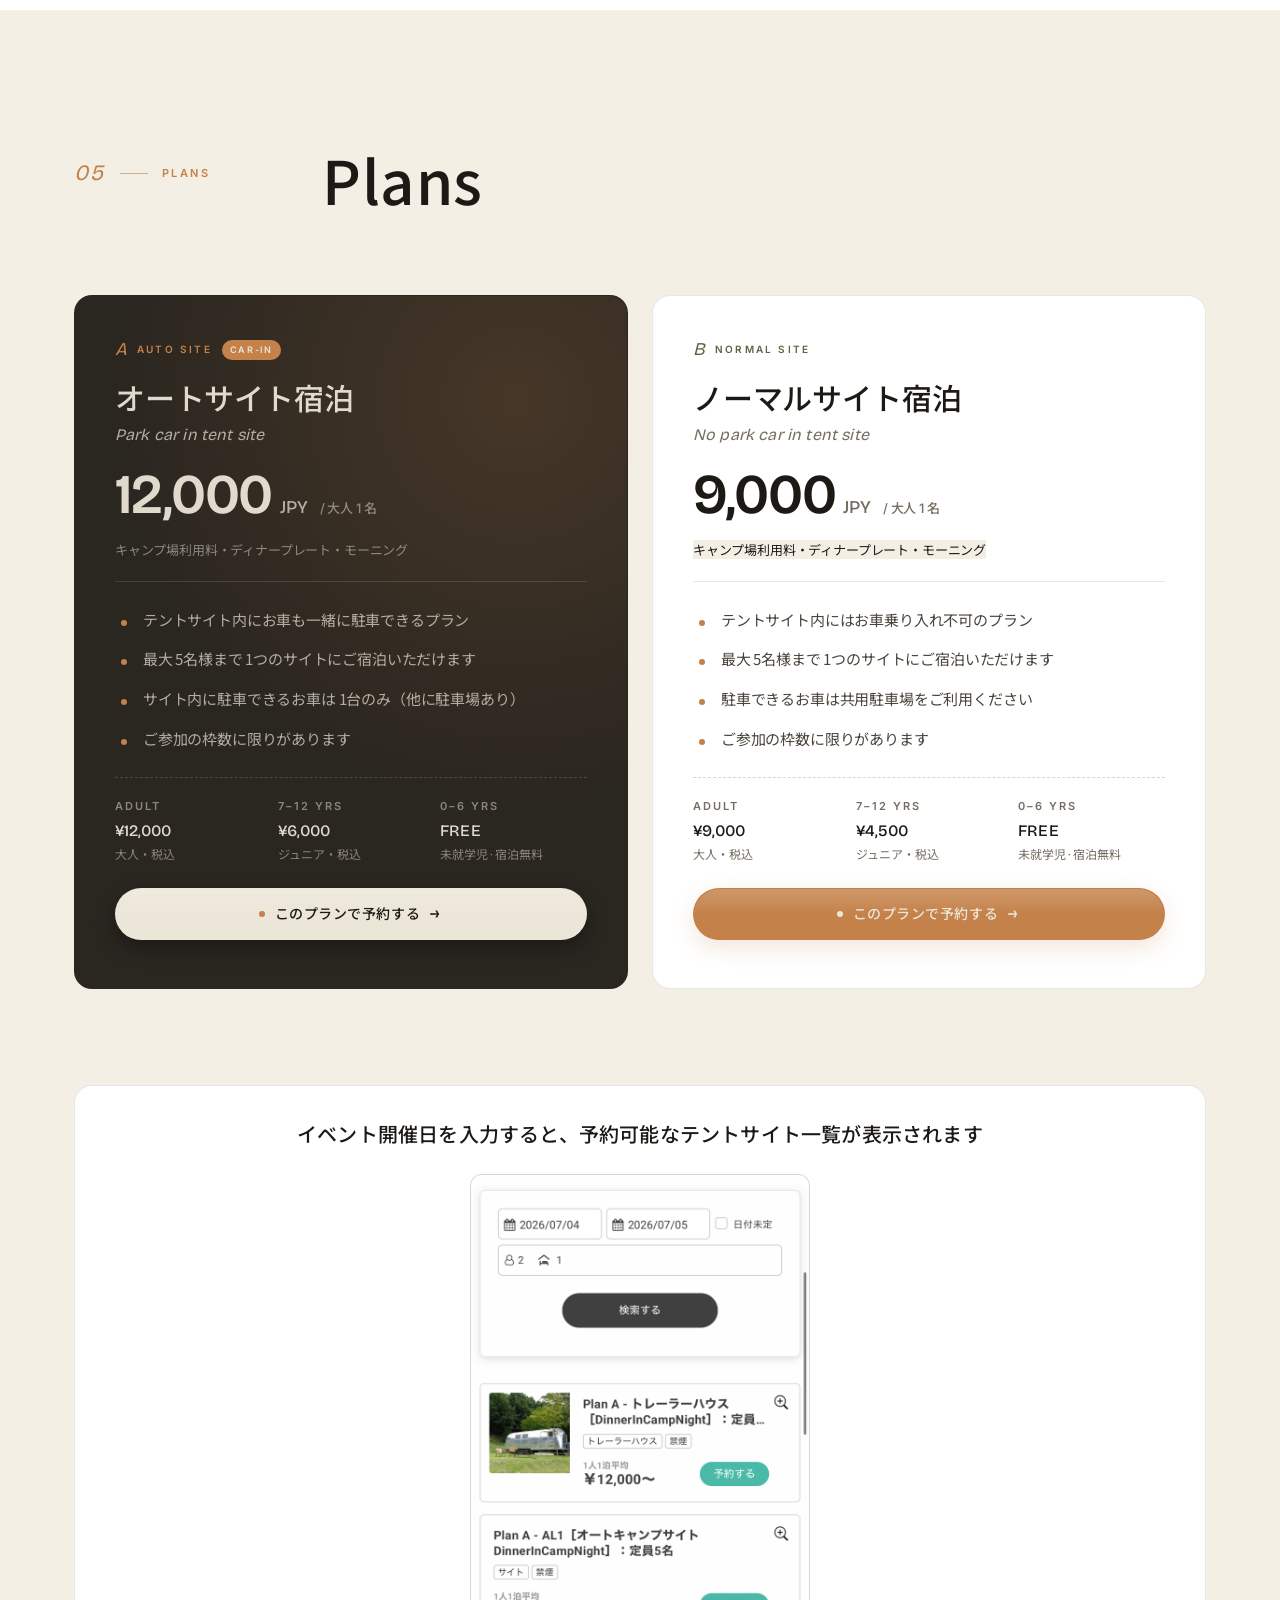
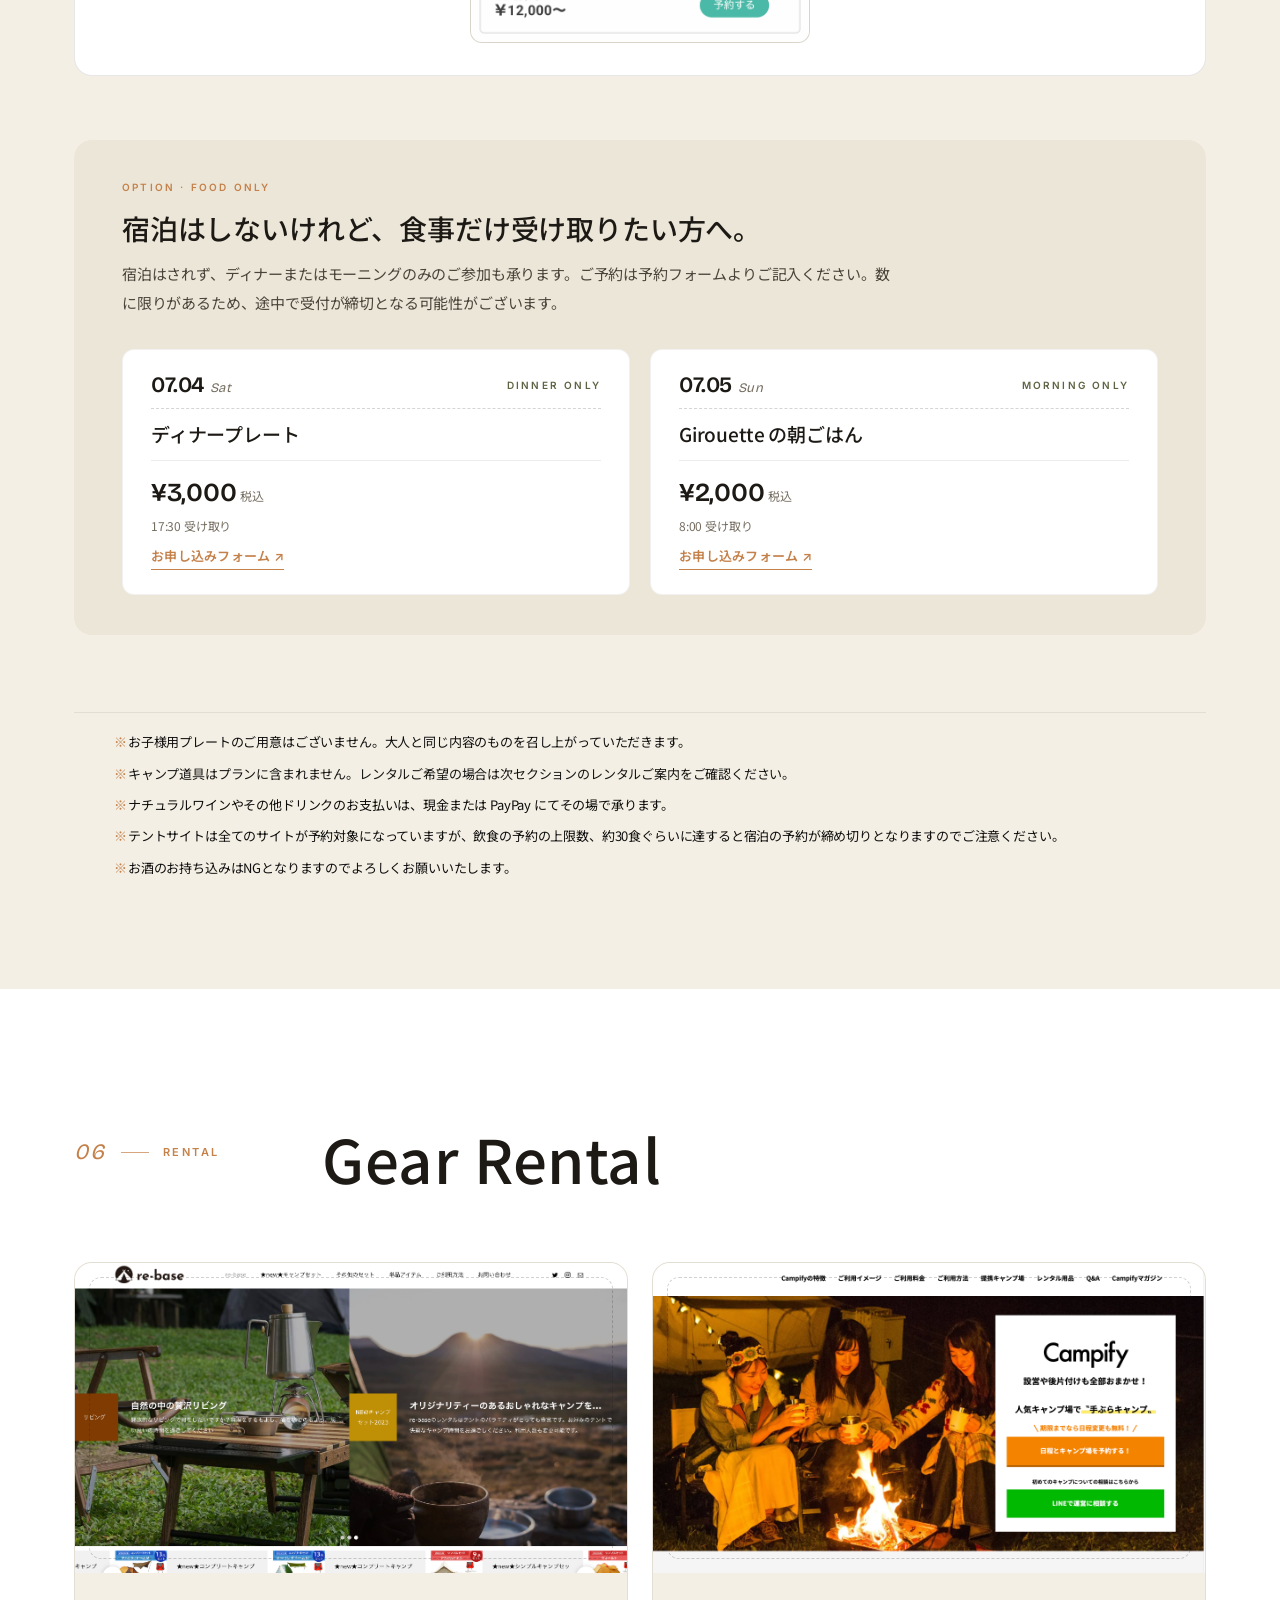
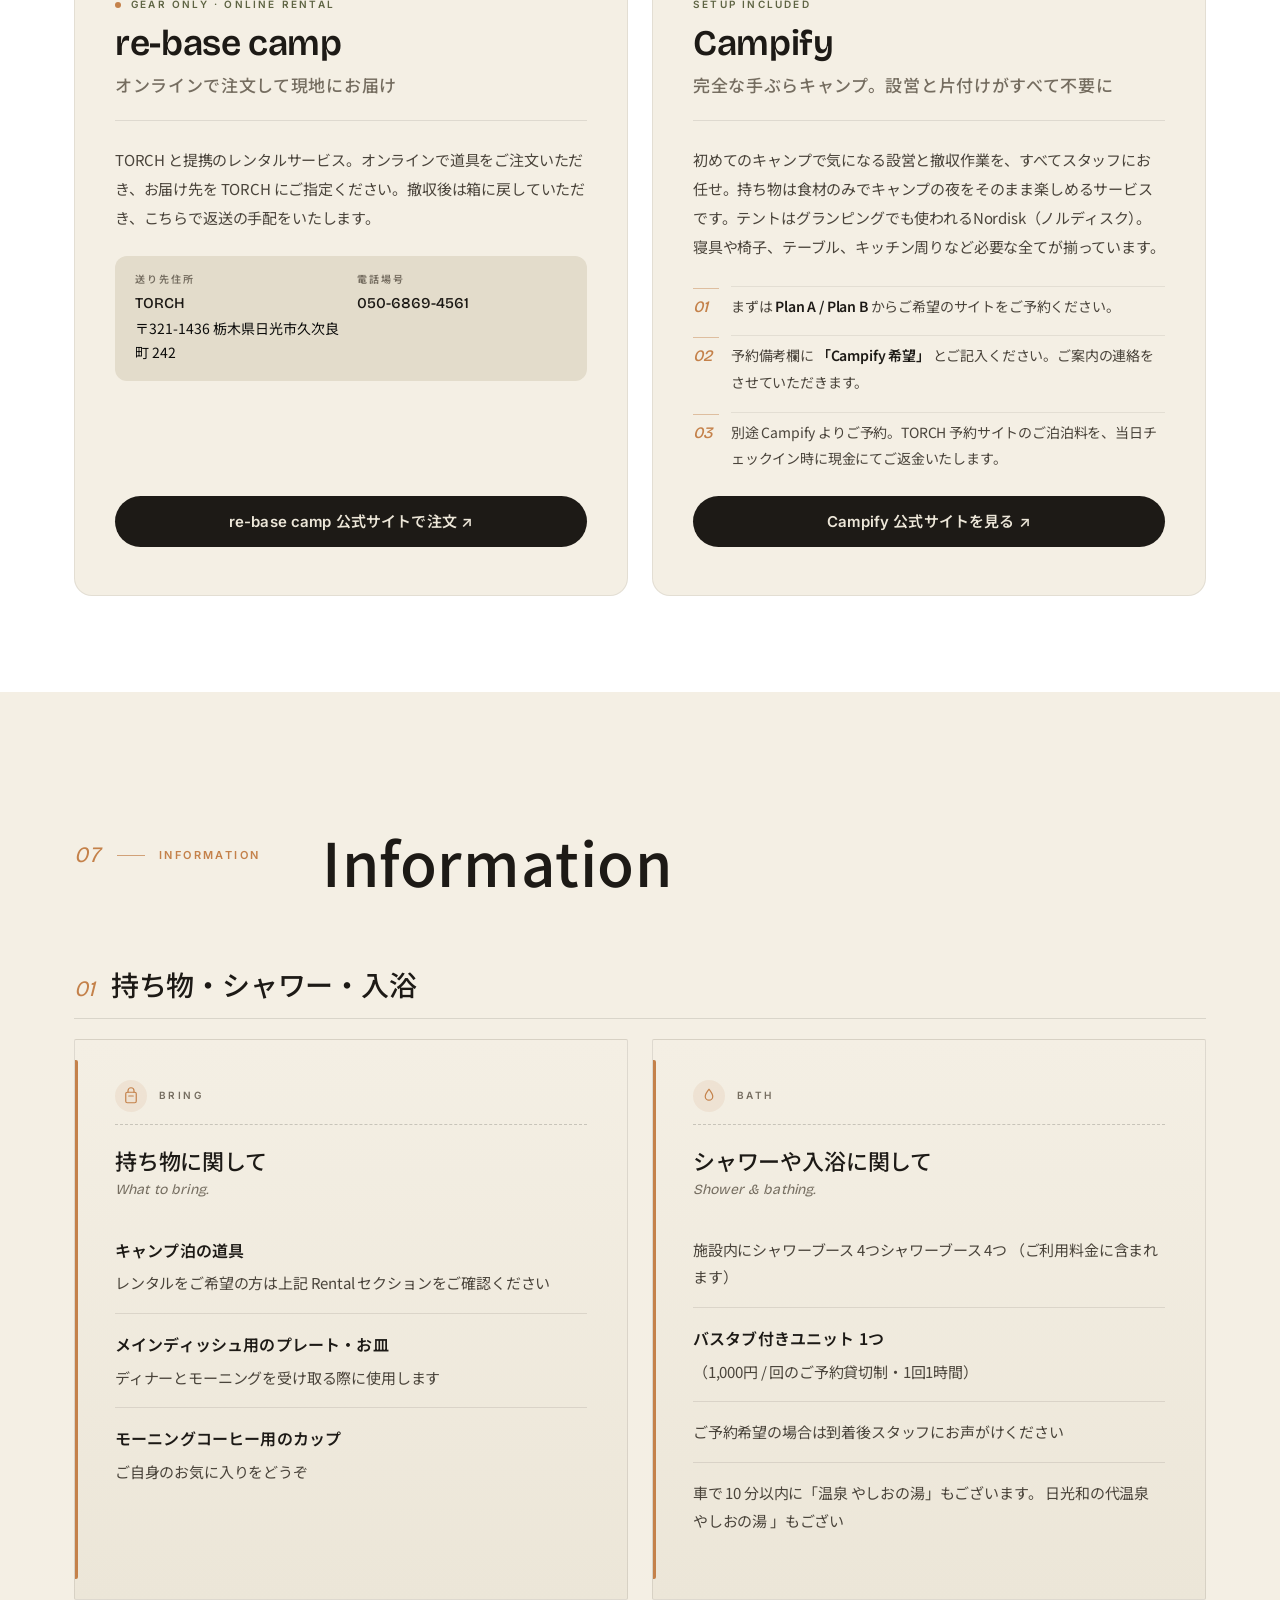
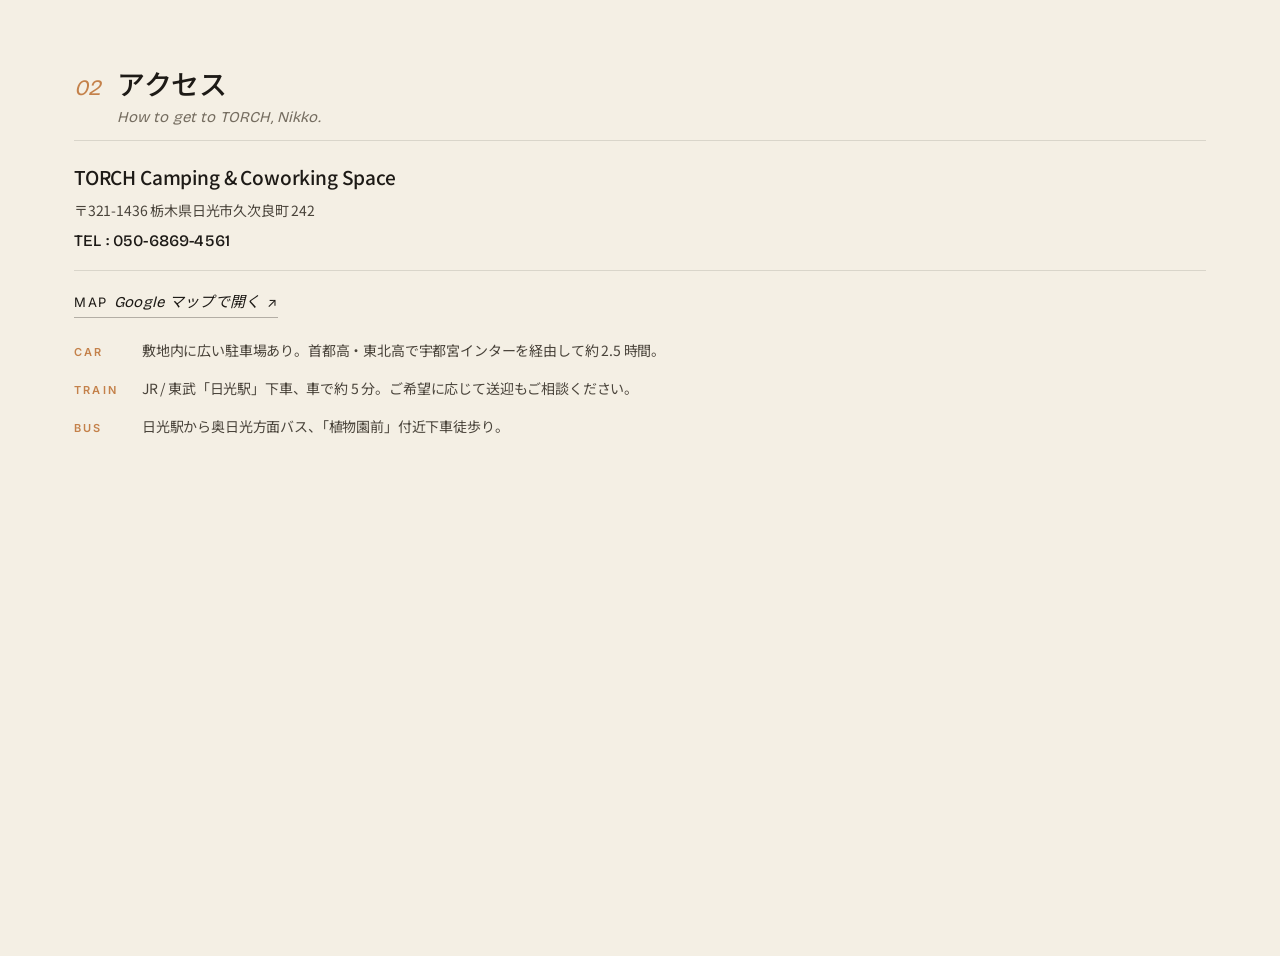
==== commit ab7cec36: "Talk Show: ファシリテーター 緑川千寿子 (Chizuko Midorikawa) を追加 Co-Authored-By: Claude Opus 4.8 <noreply@anthropi" ====
--- a/wix-embed.html
+++ b/wix-embed.html
@@ -1501,6 +1501,41 @@
 .talk__profile-link:hover {
   opacity: 0.82;
   border-bottom-color: #f0e6b6;
+}
+
+/* ---- Facilitator ---- */
+.talk__facilitator {
+  margin-top: var(--space-1);
+  padding-top: var(--space-4);
+  border-top: 1px solid rgba(236,230,216,0.18);
+  display: flex;
+  flex-direction: column;
+  gap: 7px;
+}
+.talk__facilitator-role {
+  font-family: var(--font-sans);
+  font-weight: 500;
+  font-size: 12px;
+  letter-spacing: 0.16em;
+  text-transform: uppercase;
+  color: #f0e6b6;
+}
+.talk__facilitator-name {
+  font-family: var(--font-display-jp);
+  font-weight: 500;
+  font-size: clamp(18px, 2vw, 22px);
+  letter-spacing: 0.02em;
+  color: var(--color-on-dark);
+  line-height: 1.3;
+}
+.talk__facilitator-name .en {
+  font-family: var(--font-display);
+  font-style: italic;
+  font-weight: 400;
+  font-size: 14px;
+  letter-spacing: 0.04em;
+  color: var(--color-on-dark-secondary);
+  margin-left: 8px;
 }
 
 /* ---- Works gallery ---- */
@@ -5112,6 +5147,11 @@
         <div class="talk__profile-links">
           <a href="https://www.instagram.com/megumik_ss/" target="_blank" rel="noopener" class="talk__profile-link">Instagram <span>@megumik_ss</span> ↗</a>
           <a href="http://somewherestudio.jp/" target="_blank" rel="noopener" class="talk__profile-link">Web <span>somewherestudio.jp</span> ↗</a>
+        </div>
+
+        <div class="talk__facilitator" lang="ja">
+          <span class="talk__facilitator-role">Facilitator</span>
+          <span class="talk__facilitator-name">緑川 千寿子 <span class="en">Chizuko Midorikawa</span></span>
         </div>
       </div>
     </div>
